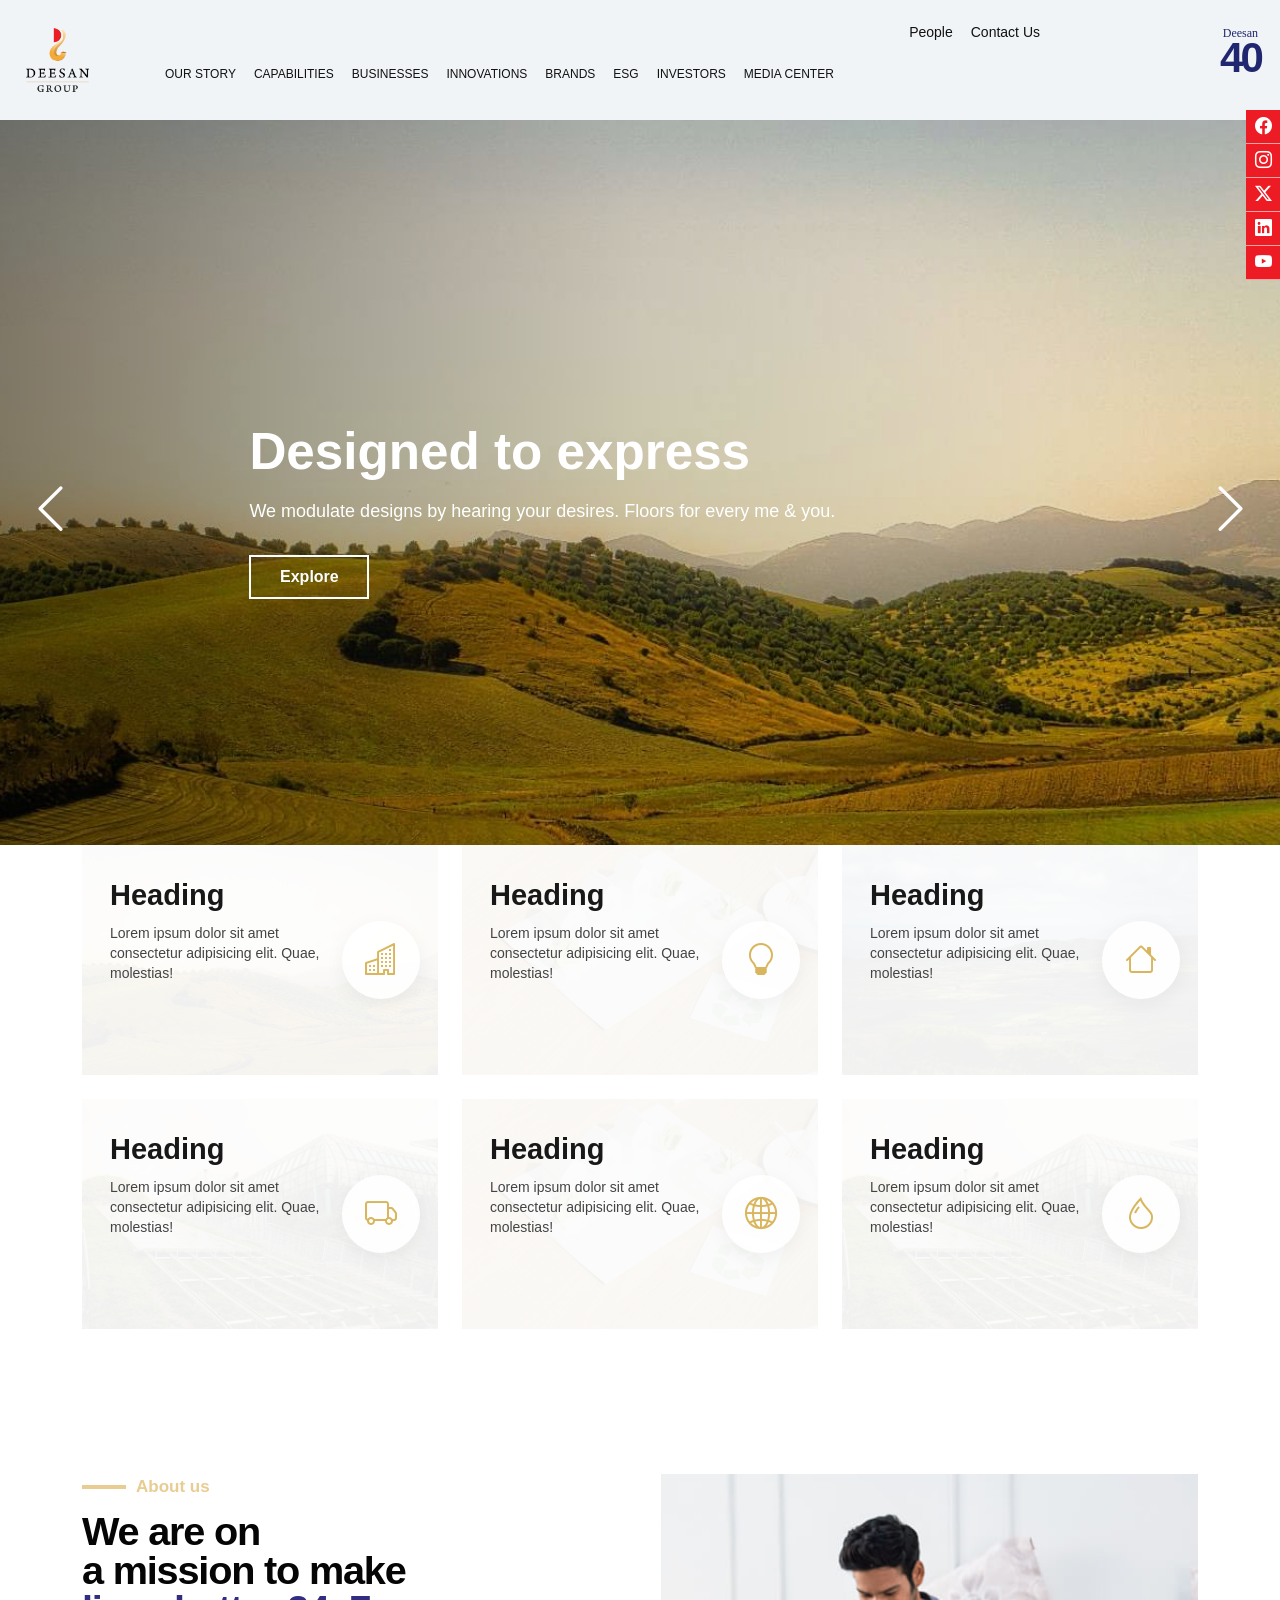
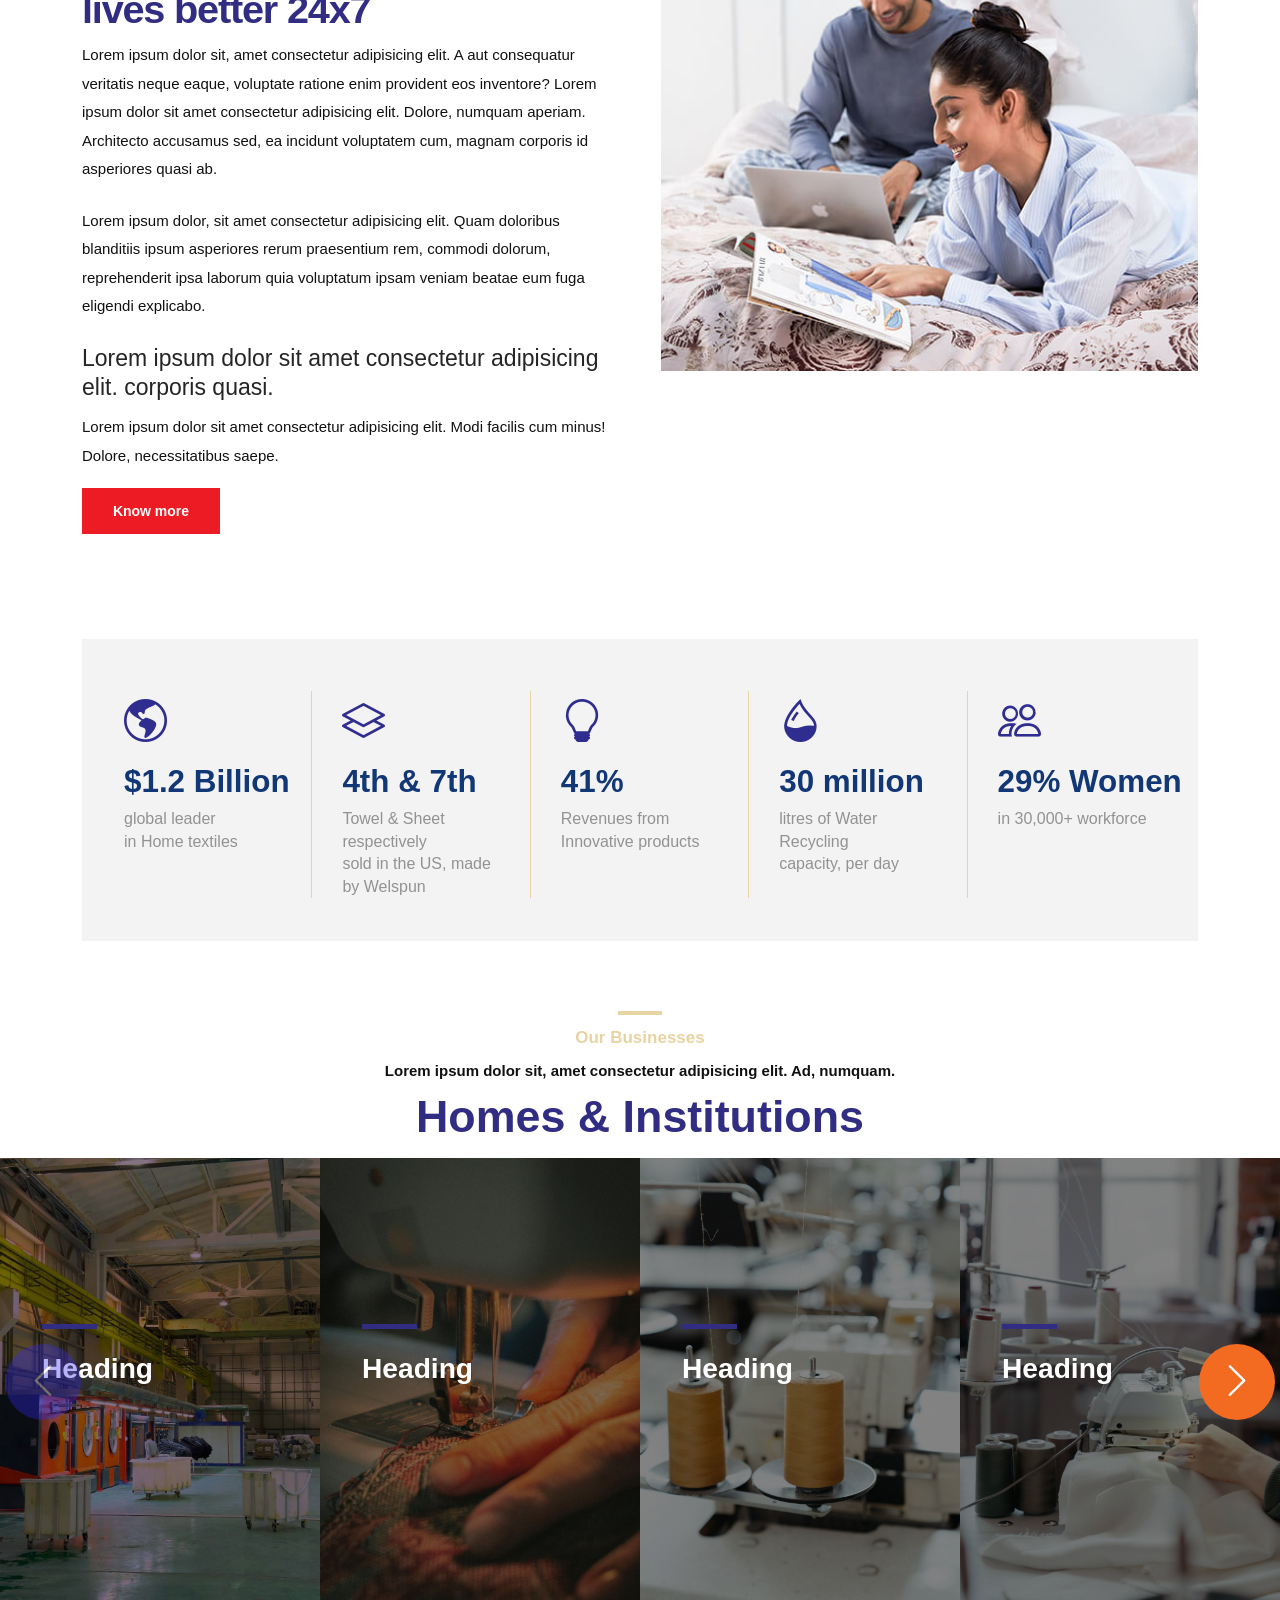
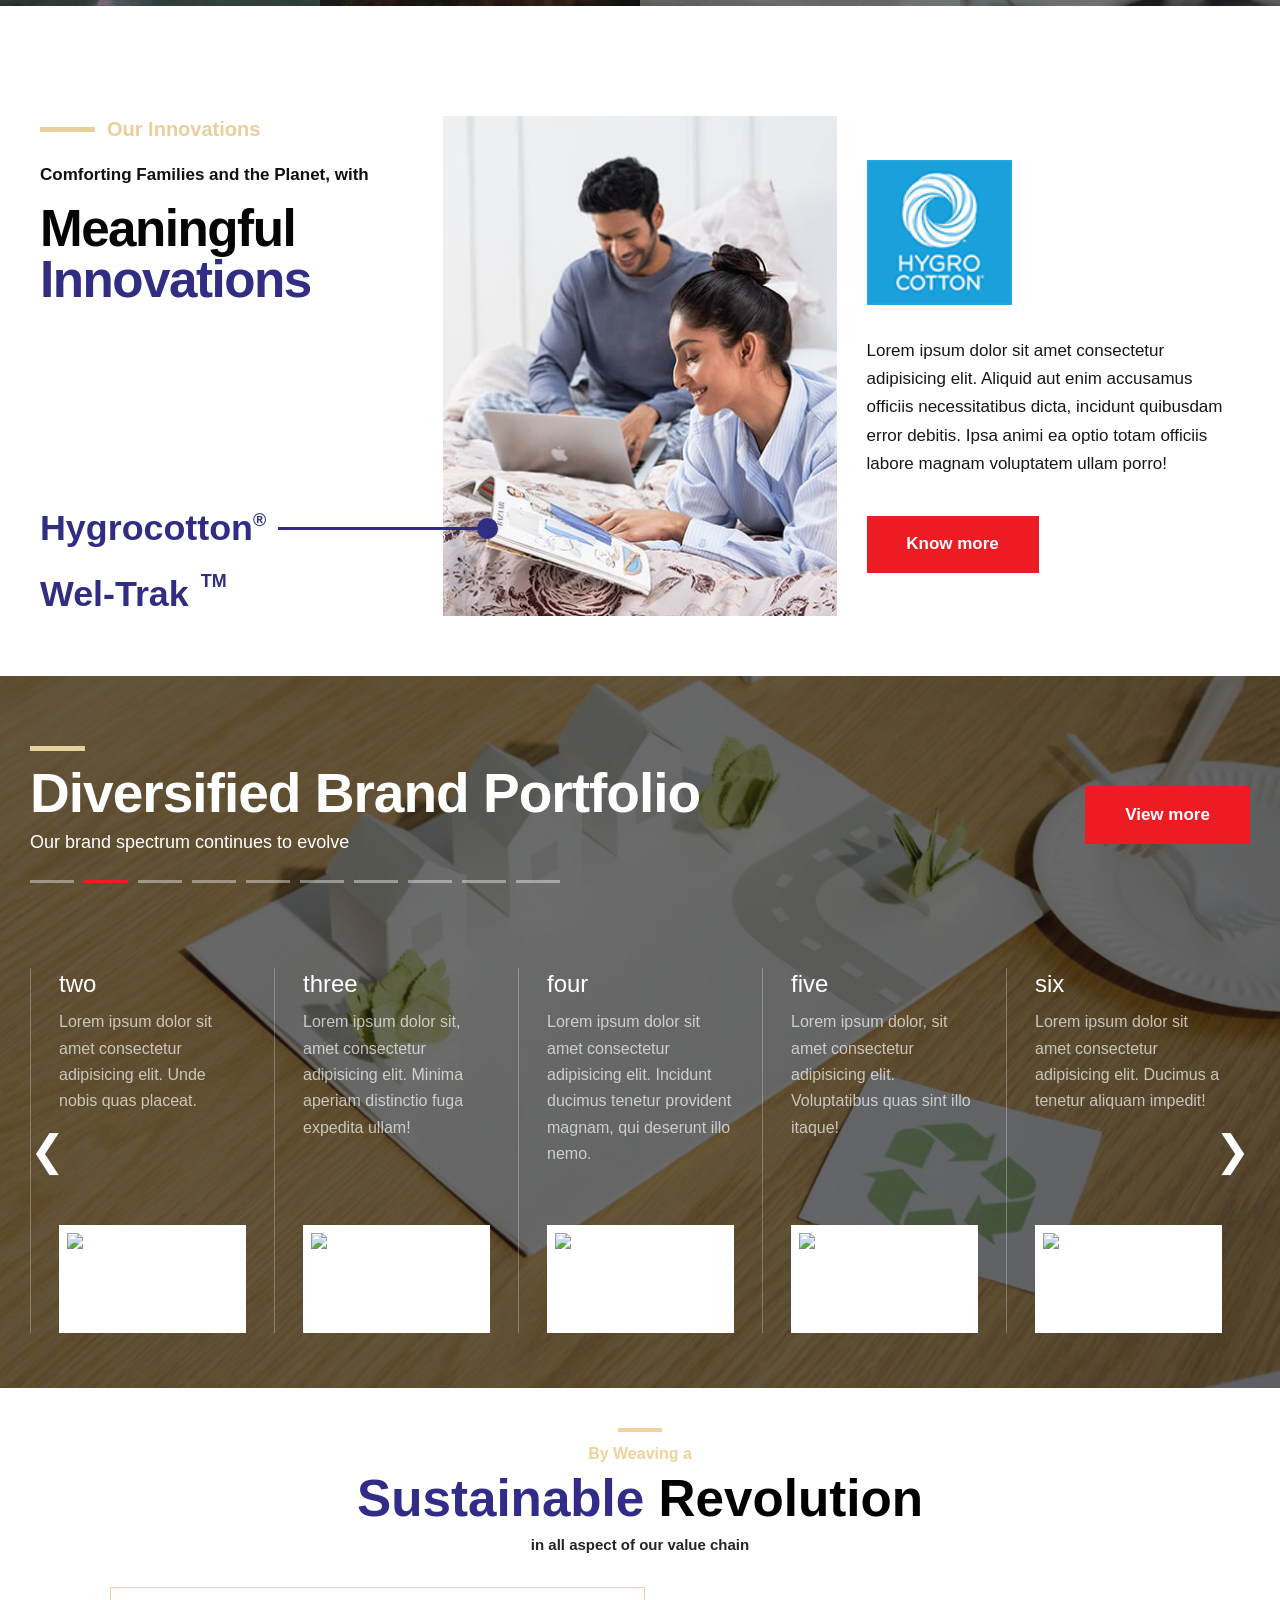
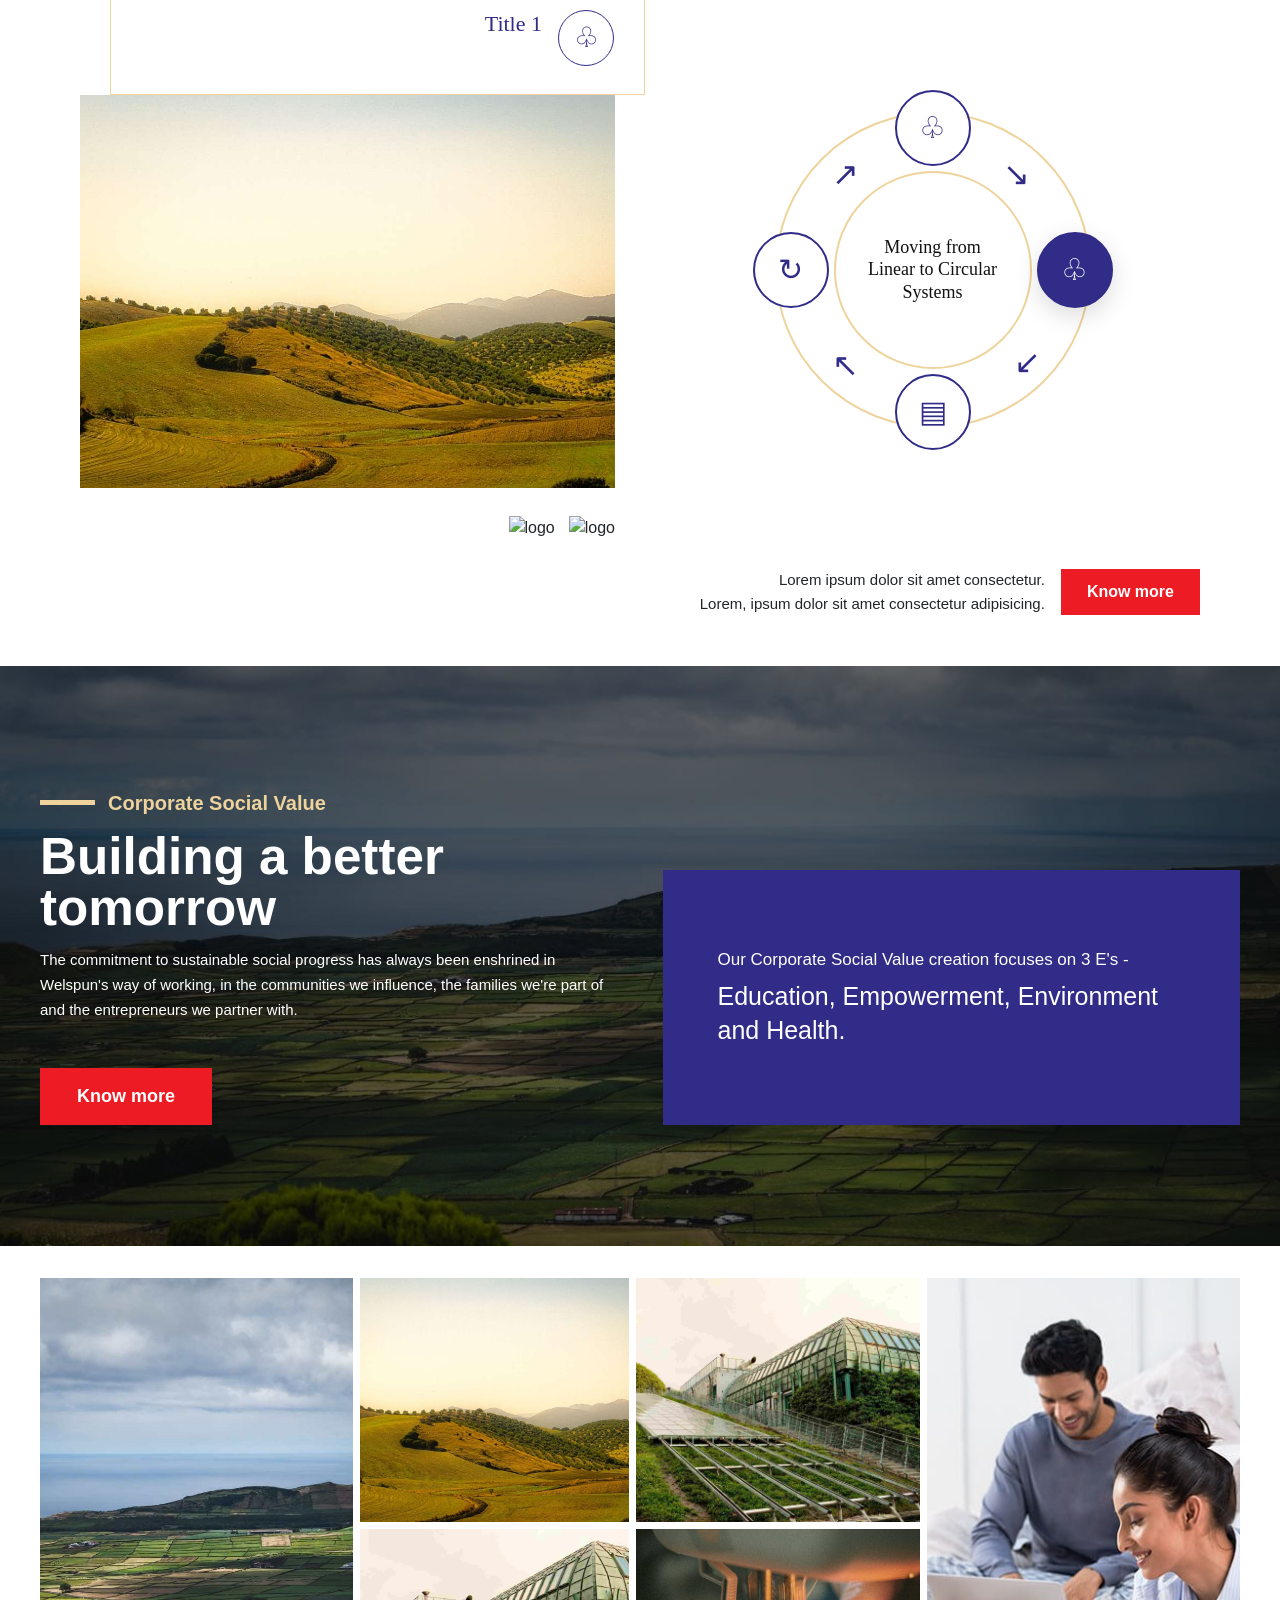
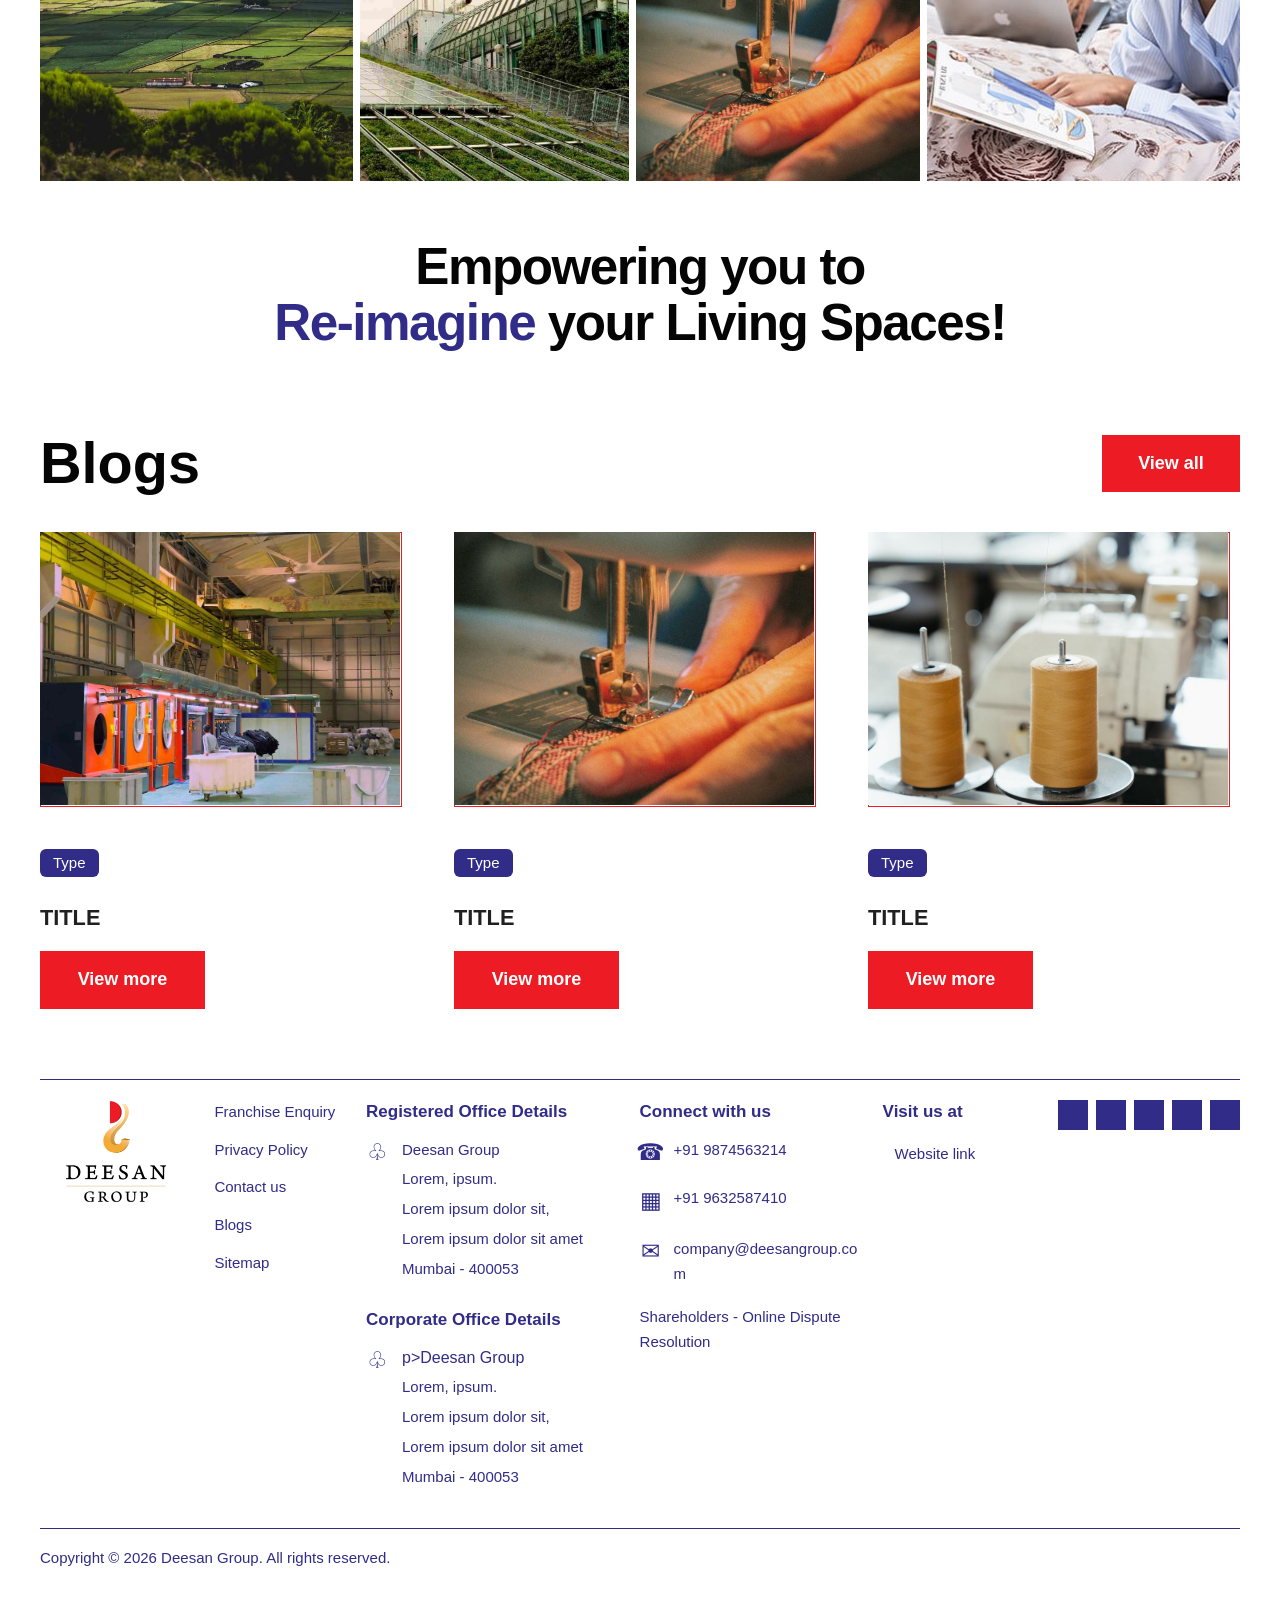
==== index.html @ fb074318 "Add files via upload" ====
<!DOCTYPE html>
<html lang="en">

<head>
    <meta charset="UTF-8">
    <meta name="viewport" content="width=device-width, initial-scale=1.0">

    <title>Deesan Group</title>

    <!-- Bootstrap CSS -->
    <link href="https://cdn.jsdelivr.net/npm/bootstrap@5.3.3/dist/css/bootstrap.min.css" rel="stylesheet">

    <!-- Bootstrap Icons -->
    <link rel="stylesheet" href="https://cdn.jsdelivr.net/npm/bootstrap-icons@1.11.3/font/bootstrap-icons.min.css">

    <!-- Font Awesome -->
    <link rel="stylesheet" href="https://cdnjs.cloudflare.com/ajax/libs/font-awesome/7.3.1/css/all.min.css" />

    <!-- Custom CSS -->
    <link rel="stylesheet" href="assets/css/style.css">


</head>

<body>

    <!-- ================= HEADER ================= -->
    <header class="main-header">

        <!-- Logo - OUTSIDE container -->
        <a href="#" class="logo">
            <img src="assets/images/logo/deesan-logo.png" alt="Deesan Group">
        </a>


        <!-- Navigation Container -->
        <div class="nav-container">

            <!-- Top Links -->
            <div class="top-links">
                <a href="#">People</a>
                <a href="#">Contact Us</a>
            </div>


            <!-- Main Navigation -->
            <nav class="desktop-nav">

                <a href="#">OUR STORY</a>
                <a href="#">CAPABILITIES</a>
                <a href="#">BUSINESSES</a>
                <a href="#">INNOVATIONS</a>
                <a href="#">BRANDS</a>
                <a href="#">ESG</a>
                <a href="#">INVESTORS</a>
                <a href="#">MEDIA CENTER</a>

            </nav>

        </div>


        <!-- 40 Years - OUTSIDE container -->
        <div class="group-number">

            <span>Deesan</span>
            <strong>40</strong>

        </div>


        <!-- Mobile Menu -->
        <button class="mobile-menu-btn" type="button" data-bs-toggle="offcanvas" data-bs-target="#mobileMenu">

            <i class="bi bi-list"></i>

        </button>

    </header>


    <!-- ================= MOBILE MENU ================= -->

    <div class="offcanvas offcanvas-end" tabindex="-1" id="mobileMenu">

        <div class="offcanvas-header">

            <h5 class="offcanvas-title">
                DEESAN GROUP
            </h5>

            <button type="button" class="btn-close" data-bs-dismiss="offcanvas">
            </button>

        </div>

        <div class="offcanvas-body">

            <nav class="mobile-nav">

                <a href="#">OUR STORY</a>
                <a href="#">CAPABILITIES</a>
                <a href="#">BUSINESSES</a>
                <a href="#">INNOVATIONS</a>
                <a href="#">BRANDS</a>
                <a href="#">ESG</a>
                <a href="#">INVESTORS</a>
                <a href="#">MEDIA CENTER</a>

                <hr>

                <a href="#">People</a>
                <a href="#">Contact Us</a>

            </nav>

        </div>

    </div>

    <!-- ================= SOCIAL MEDIA ================= -->

    <div class="social-bar">

        <a href="#" aria-label="Facebook">
            <i class="bi bi-facebook"></i>
        </a>

        <a href="#" aria-label="Instagram">
            <i class="bi bi-instagram"></i>
        </a>

        <a href="#" aria-label="X">
            <i class="bi bi-twitter-x"></i>
        </a>

        <a href="#" aria-label="LinkedIn">
            <i class="bi bi-linkedin"></i>
        </a>

        <a href="#" aria-label="YouTube">
            <i class="bi bi-youtube"></i>
        </a>

    </div>


    <!-- ================= HERO ================= -->

    <section class="hero-section">

        <!-- Hero Image -->
        <div class="hero-slide"></div>

        <!-- Dark Overlay -->
        <div class="hero-overlay"></div>


        <!-- Hero Content -->

        <div class="container hero-container">

            <div class="hero-content">

                <h1>
                    Designed to express
                </h1>

                <p>
                    We modulate designs by hearing your desires.
                    Floors for every me &amp; you.
                </p>

                <a href="#" class="explore-btn">
                    Explore
                </a>

            </div>

        </div>


        <!-- Previous Button -->

        <button class="slider-btn slider-prev" aria-label="Previous slide">

            <i class="bi bi-chevron-left"></i>

        </button>


        <!-- Next Button -->

        <button class="slider-btn slider-next" aria-label="Next slide">

            <i class="bi bi-chevron-right"></i>

        </button>


        <!-- Slider Dots -->

        <div class="slider-dots">

            <button class="active"></button>
            <button></button>
            <button></button>

        </div>

    </section>

    <!-- ================= STATS / HIGHLIGHTS ================= -->

    <section class="highlights-section">

        <div class="container">

            <div class="highlights-grid">

                <!-- Card 1 -->
                <div class="highlight-card">

                    <div class="card-bg card-bg-1"></div>

                    <div class="card-content">
                        <h3>
                            Heading
                        </h3>

                        <p>
                            Lorem ipsum dolor sit amet consectetur adipisicing elit. Quae, molestias!
                        </p>
                    </div>

                    <div class="card-icon">
                        <i class="bi bi-buildings"></i>
                    </div>

                </div>


                <!-- Card 2 -->
                <div class="highlight-card">

                    <div class="card-bg card-bg-2"></div>

                    <div class="card-content">

                        <!-- <span class="small-heading">
                            sub
                        </span> -->

                        <h3>
                            Heading
                        </h3>

                        <p>
                            Lorem ipsum dolor sit amet consectetur adipisicing elit. Quae, molestias!
                        </p>

                    </div>

                    <div class="card-icon">
                        <i class="bi bi-lightbulb"></i>
                    </div>

                </div>


                <!-- Card 3 -->
                <div class="highlight-card">

                    <div class="card-bg card-bg-3"></div>

                    <div class="card-content">

                        <h3>
                            Heading
                        </h3>

                        <p>
                            Lorem ipsum dolor sit amet consectetur adipisicing elit. Quae, molestias!
                        </p>

                    </div>

                    <div class="card-icon">
                        <i class="bi bi-house"></i>
                    </div>

                </div>


                <!-- Card 4 -->
                <div class="highlight-card">

                    <div class="card-bg card-bg-4"></div>

                    <div class="card-content">

                        <h3>
                            Heading
                        </h3>

                        <p>
                            Lorem ipsum dolor sit amet consectetur adipisicing elit. Quae, molestias!
                        </p>

                    </div>

                    <div class="card-icon">
                        <i class="bi bi-truck"></i>
                    </div>

                </div>


                <!-- Card 5 -->
                <div class="highlight-card">

                    <div class="card-bg card-bg-5"></div>

                    <div class="card-content">

                        <h3>
                            Heading
                        </h3>

                        <p>
                            Lorem ipsum dolor sit amet consectetur adipisicing elit. Quae, molestias!
                        </p>

                    </div>

                    <div class="card-icon">
                        <i class="bi bi-globe2"></i>
                    </div>

                </div>


                <!-- Card 6 -->
                <div class="highlight-card">

                    <div class="card-bg card-bg-6"></div>

                    <div class="card-content">

                        <!-- <span class="small-heading">
                            Embedding Circularity
                        </span> -->

                        <h3>
                            Heading
                        </h3>

                        <p>
                            Lorem ipsum dolor sit amet consectetur adipisicing elit. Quae, molestias!
                        </p>

                    </div>

                    <div class="card-icon">
                        <i class="bi bi-droplet"></i>
                    </div>

                </div>

            </div>

        </div>

    </section>


    <!-- ================= ABOUT US SECTION ================= -->

    <section class="about-section">
        <div class="container">
            <div class="row align-items-start about-row">

                <!-- Left: Content -->
                <div class="col-lg-6 about-content">

                    <div class="about-label">
                        <span></span>
                        About us
                    </div>

                    <h2 class="about-title">
                        We are on<br class="desktop-break">
                        a mission to make<br class="desktop-break">
                        <span>lives better 24x7</span>
                    </h2>

                    <p>
                        Lorem ipsum dolor sit, amet consectetur adipisicing elit. A aut consequatur veritatis neque
                        eaque, voluptate ratione enim provident eos inventore?
                        Lorem ipsum dolor sit amet consectetur adipisicing elit. Dolore, numquam aperiam. Architecto
                        accusamus sed, ea incidunt voluptatem cum, magnam corporis id asperiores quasi ab.
                    </p>

                    <p>
                        Lorem ipsum dolor, sit amet consectetur adipisicing elit. Quam doloribus blanditiis ipsum
                        asperiores rerum praesentium rem, commodi dolorum, reprehenderit ipsa laborum quia voluptatum
                        ipsam veniam beatae eum fuga eligendi explicabo.
                    </p>

                    <h3>
                        Lorem ipsum dolor sit amet consectetur adipisicing elit. corporis quasi.
                    </h3>

                    <p>
                        Lorem ipsum dolor sit amet consectetur adipisicing elit. Modi facilis cum minus! Dolore,
                        necessitatibus saepe.
                    </p>

                    <a href="#" class="about-btn">Know more</a>

                </div>

                <!-- Right: Image -->
                <div class="col-lg-6 about-image-column">
                    <div class="about-image">
                        <img src="assets/images/home-about-img.jpg" alt="People exploring home textile products"
                            loading="lazy">
                    </div>
                </div>

            </div>
        </div>
    </section>



    <!-- =============== COMPANY STATISTICS =============== -->

    <section class="company-stats-section">
        <div class="container">

            <div class="company-stats">

                <!-- Stat 1 -->
                <div class="stat-item">
                    <div class="stat-icon">
                        <i class="bi bi-globe-americas"></i>
                    </div>

                    <h3>$1.2 Billion</h3>

                    <p>
                        global leader<br>
                        in Home textiles
                    </p>
                </div>

                <!-- Stat 2 -->
                <div class="stat-item">
                    <div class="stat-icon">
                        <i class="bi bi-layers"></i>
                    </div>

                    <h3>4th &amp; 7th</h3>

                    <p>
                        Towel &amp; Sheet respectively<br class="desktop-only">
                        sold in the US, made by Welspun
                    </p>
                </div>

                <!-- Stat 3 -->
                <div class="stat-item">
                    <div class="stat-icon">
                        <i class="bi bi-lightbulb"></i>
                    </div>

                    <h3>41%</h3>

                    <p>
                        Revenues from<br>
                        Innovative products
                    </p>
                </div>

                <!-- Stat 4 -->
                <div class="stat-item">
                    <div class="stat-icon">
                        <i class="bi bi-droplet-half"></i>
                    </div>

                    <h3>30 million</h3>

                    <p>
                        litres of Water Recycling<br class="desktop-only">
                        capacity, per day
                    </p>
                </div>

                <!-- Stat 5 -->
                <div class="stat-item">
                    <div class="stat-icon">
                        <i class="bi bi-people"></i>
                    </div>

                    <h3>29% Women</h3>

                    <p>
                        in 30,000+ workforce
                    </p>
                </div>

            </div>
        </div>
    </section>


    <!-- =============== OUR BUSINESSES =============== -->

    <section class="businesses-section">

        <!-- Section Heading -->
        <div class="businesses-intro">
            <span class="businesses-line"></span>
            <p class="businesses-eyebrow">Our Businesses</p>

            <p class="businesses-subtitle">
                Lorem ipsum dolor sit, amet consectetur adipisicing elit. Ad, numquam.
            </p>

            <h2>Homes &amp; Institutions</h2>
        </div>

        <!-- Business Cards -->
        <div class="businesses-carousel">

            <div class="businesses-track" id="businessesTrack">

                <!-- Card 1 -->

                <a href="#" class="business-card">

                    <img src="assets/images/business-card (1).jpg" alt="Welspun Flooring">

                    <div class="business-card-overlay"></div>

                    <div class="business-card-content">

                        <span class="business-card-line"></span>

                        <h3>Heading</h3>

                        <div class="business-card-details">
                            <p>
                                Lorem, ipsum dolor sit amet consectetur adipisicing elit.
                                Ab minus cumque, quis explicabo voluptates rem velit
                                doloremque esse minima laudantium saepe fugit voluptatum
                                eaque fugiat aliquam qui odit vero alias?
                            </p>

                            <span class="business-card-link">Know more</span>
                        </div>

                    </div>

                </a>


                <!-- Card 2 -->
                <a href="#" class="business-card">

                    <img src="assets/images/business-card (2).jpg" alt="Welspun Flooring">

                    <div class="business-card-overlay"></div>

                    <div class="business-card-content">

                        <span class="business-card-line"></span>

                        <h3>Heading</h3>

                        <div class="business-card-details">
                            <p>
                                Lorem, ipsum dolor sit amet consectetur adipisicing elit.
                                Ab minus cumque, quis explicabo voluptates rem velit
                                doloremque esse minima laudantium saepe fugit voluptatum
                                eaque fugiat aliquam qui odit vero alias?
                            </p>

                            <span class="business-card-link">Know more</span>
                        </div>

                    </div>

                </a>

                <!-- Card 3 -->
                <a href="#" class="business-card">

                    <img src="assets/images/business-card (3).jpg" alt="Welspun Flooring">

                    <div class="business-card-overlay"></div>

                    <div class="business-card-content">

                        <span class="business-card-line"></span>

                        <h3>Heading</h3>

                        <div class="business-card-details">
                            <p>
                                Lorem, ipsum dolor sit amet consectetur adipisicing elit.
                                Ab minus cumque, quis explicabo voluptates rem velit
                                doloremque esse minima laudantium saepe fugit voluptatum
                                eaque fugiat aliquam qui odit vero alias?
                            </p>

                            <span class="business-card-link">Know more</span>
                        </div>

                    </div>

                </a>

                <!-- Card 4 -->
                <a href="#" class="business-card">

                    <img src="assets/images/business-card (4).jpg" alt="Welspun Flooring">

                    <div class="business-card-overlay"></div>

                    <div class="business-card-content">

                        <span class="business-card-line"></span>

                        <h3>Heading</h3>

                        <div class="business-card-details">
                            <p>
                                Lorem, ipsum dolor sit amet consectetur adipisicing elit.
                                Ab minus cumque, quis explicabo voluptates rem velit
                                doloremque esse minima laudantium saepe fugit voluptatum
                                eaque fugiat aliquam qui odit vero alias?
                            </p>

                            <span class="business-card-link">Know more</span>
                        </div>

                    </div>

                </a>

                <!-- Card 5 -->
                <a href="#" class="business-card">

                    <img src="assets/images/business-card (2).jpg" alt="Welspun Flooring">

                    <div class="business-card-overlay"></div>

                    <div class="business-card-content">

                        <span class="business-card-line"></span>

                        <h3>Heading</h3>

                        <div class="business-card-details">
                            <p>
                                Lorem, ipsum dolor sit amet consectetur adipisicing elit.
                                Ab minus cumque, quis explicabo voluptates rem velit
                                doloremque esse minima laudantium saepe fugit voluptatum
                                eaque fugiat aliquam qui odit vero alias?
                            </p>

                            <span class="business-card-link">Know more</span>
                        </div>

                    </div>

                </a>

                <!-- Card 6 -->
                <a href="#" class="business-card">

                    <img src="assets/images/business-card (1).jpg" alt="Welspun Flooring">

                    <div class="business-card-overlay"></div>

                    <div class="business-card-content">

                        <span class="business-card-line"></span>

                        <h3>Heading</h3>

                        <div class="business-card-details">
                            <p>
                                Lorem, ipsum dolor sit amet consectetur adipisicing elit.
                                Ab minus cumque, quis explicabo voluptates rem velit
                                doloremque esse minima laudantium saepe fugit voluptatum
                                eaque fugiat aliquam qui odit vero alias?
                            </p>

                            <span class="business-card-link">Know more</span>
                        </div>

                    </div>

                </a>

                <!-- Card 7 -->
                <a href="#" class="business-card">

                    <img src="assets/images/business-card (3).jpg" alt="Welspun Flooring">

                    <div class="business-card-overlay"></div>

                    <div class="business-card-content">

                        <span class="business-card-line"></span>

                        <h3>Heading</h3>

                        <div class="business-card-details">
                            <p>
                                Lorem, ipsum dolor sit amet consectetur adipisicing elit.
                                Ab minus cumque, quis explicabo voluptates rem velit
                                doloremque esse minima laudantium saepe fugit voluptatum
                                eaque fugiat aliquam qui odit vero alias?
                            </p>

                            <span class="business-card-link">Know more</span>
                        </div>

                    </div>

                </a>

            </div>

            <!-- Carousel Controls -->
            <button class="businesses-arrow businesses-prev" id="businessesPrev" type="button"
                aria-label="Previous businesses">
                <i class="bi bi-chevron-left"></i>
            </button>

            <button class="businesses-arrow businesses-next" id="businessesNext" type="button"
                aria-label="Next businesses">
                <i class="bi bi-chevron-right"></i>
            </button>

        </div>

    </section>



    <!-- ================= OUR INNOVATIONS ================= -->

    <section class="innovations-section">

        <div class="innovations-container">

            <!-- Left: Innovation Titles -->
            <div class="innovations-left">

                <div class="section-eyebrow">
                    <span></span>
                    Our Innovations
                </div>

                <p class="innovations-subtitle">
                    Comforting Families and the Planet, with
                </p>

                <h2 class="innovations-heading">
                    Meaningful
                    <span>Innovations</span>
                </h2>

                <div class="innovation-tabs">

                    <button class="innovation-tab active" data-innovation="0">
                        <span>Hygrocotton<sup>®</sup></span>

                        <span class="innovation-dot">
                            <span class="dot-line"></span>
                            <span class="dot-circle"></span>
                        </span>
                    </button>

                    <button class="innovation-tab" data-innovation="1">
                        Wel-Trak<sup>TM</sup>
                    </button>

                </div>

            </div>

            <!-- Center: Main Image -->
            <div class="innovations-image">
                <img id="innovationImage" src="assets/images/innovation.jpg" alt="Baby resting on soft cotton bedding">
            </div>

            <!-- Right: Details -->
            <div class="innovations-right">

                <img id="innovationLogo" class="innovation-logo" src="assets/images/home-innovation-logo-1.png"
                    alt="Hygrocotton">

                <p id="innovationDescription">
                    Lorem ipsum dolor sit amet consectetur adipisicing elit. Aliquid aut enim accusamus officiis
                    necessitatibus dicta, incidunt quibusdam error debitis. Ipsa animi ea optio totam officiis labore
                    magnam voluptatem ullam porro!
                </p>

                <a id="innovationLink" href="#" class="innovation-button">
                    Know more
                </a>

            </div>

        </div>

    </section>


    <!-- BRAND PORTFOLIO SECTION -->
    <section class="brand-portfolio">

        <div class="brand-portfolio-bg"></div>
        <div class="brand-portfolio-overlay"></div>

        <div class="brand-portfolio-container">

            <!-- Heading -->
            <div class="brand-portfolio-header">
                <div class="brand-portfolio-title">
                    <span class="brand-title-line"></span>
                    <h2>Diversified Brand Portfolio</h2>
                    <p>Our brand spectrum continues to evolve</p>

                    <!-- <div class="brand-progress">
                    <span></span>
                    <span class="active"></span>
                    <span></span>
                    <span></span>
                    <span></span>
                    <span></span>
                    <span></span>
                    <span></span>
                    <span></span>
                    <span></span>
                   
                    
                </div> -->
                    <div class="brand-progress"></div>
                </div>

                <a href="#" class="brand-view-btn">View more</a>
            </div>

            <!-- Brand Slider -->
            <div class="brand-slider">

                <button class="brand-arrow brand-prev" type="button" aria-label="Previous brands">
                    &#10094;
                </button>

                <div class="brand-track-wrapper">
                    <div class="brand-track">

                        <article class="brand-card">
                            <div class="brand-card-content">
                                <h3>one</h3>
                                <p>Lorem ipsum dolor sit amet consectetur adipisicing elit. Dolore officiis suscipit
                                    aperiam qui cum autem!</p>
                            </div>
                            <div class="brand-logo-box">
                                <img src="assets/images/spaces-logo.png" alt="Spaces">
                            </div>
                        </article>

                        <article class="brand-card">
                            <div class="brand-card-content">
                                <h3>two</h3>
                                <p>Lorem ipsum dolor sit amet consectetur adipisicing elit. Unde nobis quas placeat.</p>
                            </div>
                            <div class="brand-logo-box">
                                <img src="assets/images/welspun-logo.png" alt="Welspun">
                            </div>
                        </article>

                        <article class="brand-card">
                            <div class="brand-card-content">
                                <h3>three</h3>
                                <p>Lorem ipsum dolor sit, amet consectetur adipisicing elit. Minima aperiam distinctio
                                    fuga expedita ullam!</p>
                            </div>
                            <div class="brand-logo-box">
                                <img src="assets/images/welspun-logo.png" alt="Welspun">
                            </div>
                        </article>

                        <article class="brand-card">
                            <div class="brand-card-content">
                                <h3>four</h3>
                                <p>Lorem ipsum dolor sit amet consectetur adipisicing elit. Incidunt ducimus tenetur
                                    provident magnam, qui deserunt illo nemo.</p>
                            </div>
                            <div class="brand-logo-box">
                                <img src="assets/images/welspun-logo.png" alt="Welspun">
                            </div>
                        </article>

                        <article class="brand-card">
                            <div class="brand-card-content">
                                <h3>five</h3>
                                <p>Lorem ipsum dolor, sit amet consectetur adipisicing elit. Voluptatibus quas sint illo
                                    itaque!</p>
                            </div>
                            <div class="brand-logo-box">
                                <img src="assets/images/welspun-logo.png" alt="Welspun">
                            </div>
                        </article>

                        <article class="brand-card">
                            <div class="brand-card-content">
                                <h3>six</h3>
                                <p>Lorem ipsum dolor sit amet consectetur adipisicing elit. Ducimus a tenetur aliquam
                                    impedit!</p>
                            </div>
                            <div class="brand-logo-box">
                                <img src="assets/images/welspun-logo.png" alt="Welspun">
                            </div>
                        </article>

                        <article class="brand-card">
                            <div class="brand-card-content">
                                <h3>seven</h3>
                                <p>Lorem ipsum dolor sit amet consectetur adipisicing elit. Distinctio dignissimos aut
                                    atque?</p>
                            </div>
                            <div class="brand-logo-box">
                                <img src="assets/images/welspun-logo.png" alt="Welspun">
                            </div>
                        </article>

                        <article class="brand-card">
                            <div class="brand-card-content">
                                <h3>eight</h3>
                                <p>Lorem ipsum, dolor sit amet consectetur adipisicing elit. Eos ea fugiat veritatis!
                                    Delectus, ad?</p>
                            </div>
                            <div class="brand-logo-box">
                                <img src="assets/images/wellliving-logo.png" alt="WellLiving Home">
                            </div>
                        </article>

                        <article class="brand-card">
                            <div class="brand-card-content">
                                <h3>nine</h3>
                                <p>Lorem ipsum dolor sit amet consectetur adipisicing elit. Obcaecati atque
                                    exercitationem reprehenderit alias magnam.</p>
                            </div>
                            <div class="brand-logo-box">
                                <img src="assets/images/spun-logo.png" alt="Spun">
                            </div>
                        </article>

                        <article class="brand-card">
                            <div class="brand-card-content">
                                <h3>ten</h3>
                                <p>Lorem ipsum dolor sit amet consectetur adipisicing elit. Ducimus cupiditate animi
                                    esse?</p>
                            </div>
                            <div class="brand-logo-box">
                                <img src="assets/images/martha-stewart-logo.png" alt="Martha Stewart">
                            </div>
                        </article>

                        <!-- Add more brand-card elements here -->

                    </div>
                </div>

                <button class="brand-arrow brand-next" type="button" aria-label="Next brands">
                    &#10095;
                </button>

            </div>
        </div>
    </section>


    <section class="sustainable-section">
        <div class="sustainable-container">

            <!-- Heading -->
            <div class="sustainable-heading">
                <span class="sustainable-line"></span>
                <p>By Weaving a</p>
                <h2><span>Sustainable</span> Revolution</h2>
                <h5>in all aspect of our value chain</h5>
            </div>


            <div class="sustainable-content">

                <!-- Left: Dynamic project content -->
                <div class="sustainable-left">
                    <div class="sustainable-image-box">

                        <div class="sustainable-image-title">
                            <h3 id="sustainable-title">
                                Ensuring Sustainable Manufacturing Operations
                            </h3>
                            <span class="circular-icon" id="sustainable-title-icon">↻</span>
                        </div>

                        <img id="sustainable-image" src="assets/images/sustainable-manufacturing.jpg"
                            alt="Sustainable manufacturing" class="sustainable-image">

                    </div>

                    <div class="sustainable-logos" id="sustainable-logos">
                        <!-- Logos are inserted by JavaScript -->
                    </div>
                </div>

                <!-- Right: Fixed circular diagram -->
                <div class="sustainable-right">
                    <div class="circular-diagram">

                        <div class="circle-ring"></div>

                        <span class="circle-arrow arrow-one">↘</span>
                        <span class="circle-arrow arrow-two">↙</span>
                        <span class="circle-arrow arrow-three">↖</span>
                        <span class="circle-arrow arrow-four">↗</span>

                        <div class="circle-center">
                            Moving from<br>
                            Linear to Circular<br>
                            Systems
                        </div>

                        <button class="circle-node node-top" data-project="3" aria-label="Sustainable cotton farming">
                            <span>♧</span>
                        </button>

                        <button class="circle-node node-right" data-project="0" aria-label="Sustainable manufacturing">
                            <span>♧</span>
                        </button>

                        <button class="circle-node node-bottom" data-project="1" aria-label="Sustainable supply chain">
                            <span>▤</span>
                        </button>

                        <button class="circle-node node-left" data-project="2" aria-label="Circular ecosystem">
                            <span>↻</span>
                        </button>

                    </div>
                </div>

            </div>

            <div class="sustainable-footer">
                <p>
                    Lorem ipsum dolor sit amet consectetur.<br>
                    Lorem, ipsum dolor sit amet consectetur adipisicing.
                </p>

                <a href="#" class="sustainable-btn">Know more</a>
            </div>



    </section>

    <section class="social-value-section">

        <div class="social-value-overlay"></div>

        <div class="social-value-container">

            <div class="social-value-content">

                <!-- Left content -->
                <div class="social-value-left">

                    <div class="social-value-label">
                        <span></span>
                        <p>Corporate Social Value</p>
                    </div>

                    <h2>Building a better<br class="desktop-break"> tomorrow</h2>

                    <p class="social-value-description">
                        The commitment to sustainable social progress has always
                        been enshrined in Welspun's way of working, in the
                        communities we influence, the families we're part of
                        and the entrepreneurs we partner with.
                    </p>

                    <a href="#" class="social-value-btn">Know more</a>

                </div>

                <!-- Right information panel -->
                <div class="social-value-right">
                    <p>Our Corporate Social Value creation focuses on 3 E's -</p>

                    <h3>
                        Education, Empowerment, Environment and Health.
                    </h3>
                </div>

            </div>

        </div>

    </section>


    <section class="living-spaces-section">

        <div class="living-spaces-container">

            <!-- Image collage -->
            <div class="living-spaces-gallery">

                <div class="gallery-item gallery-item-1">
                    <img src="assets/images/banner-3.jpg" alt="Textile manufacturing team">
                </div>

                <div class="gallery-item gallery-item-2">
                    <img src="assets/images/banner-1.jpg" alt="Woman working in textile production">
                </div>

                <div class="gallery-item gallery-item-3">
                    <img src="assets/images/banner-4.jpg" alt="Team member at work">
                </div>

                <div class="gallery-item gallery-item-4">
                    <img src="assets/images/banner-mobile-4.jpg" alt="Textile machinery">
                </div>

                <div class="gallery-item gallery-item-5">
                    <img src="assets/images/business-card (2).jpg" alt="Team collaborating on designs">
                </div>

                <div class="gallery-item gallery-item-6">
                    <img src="assets/images/innovation.jpg" alt="Women working together">
                </div>

            </div>

            <!-- Heading -->
            <div class="living-spaces-heading">
                <h2>
                    Empowering you to<br class="desktop-break">
                    <span>Re-imagine</span> your Living Spaces!
                </h2>
            </div>

        </div>

    </section>


    <section class="blogs-section">
        <div class="blogs-container">

            <!-- Section heading -->
            <div class="blogs-header">
                <h2>Blogs</h2>
                <a href="#" class="blogs-view-all">View all</a>
            </div>

            <!-- Blog cards -->
            <div class="blogs-grid">

                <article class="blog-card">
                    <a href="#" class="blog-image">
                        <img src="assets/images/business-card (1).jpg" alt="White bed linen and folded towels">
                    </a>

                    <div class="blog-content">
                        <span class="blog-category">Type</span>

                        <h3>
                            TITLE
                        </h3>

                        <a href="#" class="blog-read-more">View more</a>
                    </div>
                </article>

                <article class="blog-card">
                    <a href="#" class="blog-image">
                        <img src="assets/images/business-card (2).jpg" alt="Soft white towels stacked on a bed">
                    </a>

                    <div class="blog-content">
                        <span class="blog-category">Type</span>

                        <h3>
                            TITLE
                        </h3>

                        <a href="#" class="blog-read-more">View more</a>
                    </div>
                </article>

                <article class="blog-card">
                    <a href="#" class="blog-image">
                        <img src="assets/images/business-card (3).jpg" alt="Modern living room with soft furnishings">
                    </a>

                    <div class="blog-content">
                        <span class="blog-category">Type</span>

                        <h3>
                            TITLE
                        </h3>

                        <a href="#" class="blog-read-more">View more</a>
                    </div>
                </article>

            </div>


            <div class="blogs-carousel-controls">
                <button class="blogs-carousel-btn blogs-prev" type="button" aria-label="Previous blogs">
                    &#8592;
                </button>

                <button class="blogs-carousel-btn blogs-next" type="button" aria-label="Next blogs">
                    &#8594;
                </button>
            </div>

        </div>
    </section>



    <footer class="site-footer">
        <div class="footer-container">

            <div class="footer-main">

                <!-- Logo -->
                <div class="footer-brand">
                    <a href="#" aria-label="Deesan Group">
                        <img src="assets/images/logo/deesan-logo.png" alt="Deesan Group">
                    </a>
                </div>

                <!-- Quick links -->
                <nav class="footer-links" aria-label="Footer navigation">
                    <a href="#">Franchise Enquiry</a>
                    <a href="#">Privacy Policy</a>
                    <a href="#">Contact us</a>
                    <a href="#">Blogs</a>
                    <a href="#">Sitemap</a>
                </nav>

                <!-- Office details -->
                <div class="footer-offices">

                    <div class="footer-office">
                        <h3>Registered Office Details</h3>

                        <div class="footer-address">
                            <span class="footer-icon" aria-hidden="true">♧</span>
                            <div>
                                <p>Deesan Group</p>
                                <p>Lorem, ipsum.</p>
                                <p>Lorem ipsum dolor sit,</p>
                                <p>Lorem ipsum dolor sit amet</p>
                                <p>Mumbai - 400053</p>
                            </div>
                        </div>
                    </div>

                    <div class="footer-office">
                        <h3>Corporate Office Details</h3>

                        <div class="footer-address">
                            <span class="footer-icon" aria-hidden="true">♧</span>
                            <div>
                                p>Deesan Group</p>
                                <p>Lorem, ipsum.</p>
                                <p>Lorem ipsum dolor sit,</p>
                                <p>Lorem ipsum dolor sit amet</p>
                                <p>Mumbai - 400053</p>
                            </div>
                        </div>
                    </div>

                </div>

                <!-- Contact details -->
                <div class="footer-contact">
                    <h3>Connect with us</h3>

                    <a href="tel:+912836661111" class="footer-contact-item">
                        <span class="footer-icon" aria-hidden="true">☎</span>
                        <span>+91 9874563214</span>
                    </a>

                    <a href="tel:+912836279010" class="footer-contact-item">
                        <span class="footer-icon" aria-hidden="true">▦</span>
                        <span>+91 9632587410</span>
                    </a>

                    <a href="mailto:" class="footer-contact-item footer-email">
                        <span class="footer-icon" aria-hidden="true">✉</span>
                        <span>company@deesangroup.com</span>
                    </a>

                    <p class="footer-shareholders">
                        Shareholders -
                        <a href="#">Online Dispute Resolution</a>
                    </p>
                </div>

                <!-- Website and social links -->

                <div class="footer-social">
                    <h3>Visit us at</h3>

                    <a href="#" class="footer-website" target="_blank" rel="noopener noreferrer">

                        <i class="fa-solid fa-globe" aria-hidden="true"></i>
                        <span>Website link</span>

                    </a>
                </div>



                <div class="sm-links">
                    <div class="footer-social-icons">
                        <a href="#" aria-label="Facebook" target="_blank" rel="noopener noreferrer">
                            <i class="fa-brands fa-facebook-f"></i>
                        </a>

                        <a href="#" aria-label="Instagram" target="_blank" rel="noopener noreferrer">
                            <i class="fa-brands fa-instagram"></i>
                        </a>

                        <a href="#" aria-label="X" target="_blank" rel="noopener noreferrer">
                            <i class="fa-brands fa-x-twitter"></i>
                        </a>

                        <a href="#" aria-label="LinkedIn" target="_blank" rel="noopener noreferrer">
                            <i class="fa-brands fa-linkedin-in"></i>
                        </a>

                        <a href="#" aria-label="YouTube" target="_blank" rel="noopener noreferrer">
                            <i class="fa-brands fa-youtube"></i>
                        </a>
                    </div>
                </div>


            </div>

            <!-- Copyright -->
            <div class="footer-bottom">
                <p>Copyright © 2026 Deesan Group. All rights reserved.</p>
            </div>

        </div>
    </footer>


    <!-- Bootstrap JS -->

    <script src="https://cdn.jsdelivr.net/npm/bootstrap@5.3.3/dist/js/bootstrap.bundle.min.js">
    </script>

    <!-- Custom JS -->

    <script src="/assets/js/script.js"></script>

</body>

</html>
---- assets/css/style.css ----
:root {
    --primary: #20266f;
    --red: #ED1C24;
    --hover-red: #c91218;
    --header-bg: #f1f4f7;
    --card-purple: #292477;
    --body-font: Arial, Helvetica, sans-serif;
}

* {
    margin: 0;
    padding: 0;
    box-sizing: border-box;
}

html {
    scroll-behavior: smooth;
}

body {
    font-family: var(--body-font);
    overflow-x: hidden;
}

img {
    max-width: 100%;
}

/* =========================================================
   HEADER
   Logo and anniversary mark remain outside nav container
========================================================= */

.main-header {
    position: relative;
    z-index: 1000;
    width: 100%;
    height: 120px;
    background: var(--header-bg);
}

.logo {
    position: absolute;
    top: 50%;
    left: 3.5%;
    z-index: 10;
    display: flex;
    align-items: center;
    text-decoration: none;
    transform: translateY(-50%);
}

.logo img {
    display: block;
    width: auto;
    height: 72px;
    max-width: 180px;
    object-fit: contain;
}

.nav-container {
    position: relative;
    width: calc(100% - 400px);
    max-width: 1000px;
    height: 100%;
    margin: 0 auto;
}

.top-links {
    position: absolute;
    top: 22px;
    right: 120px;
    display: flex;
    gap: 18px;
}

.top-links a {
    color: #111;
    font-size: 14px;
    text-decoration: none;
    white-space: nowrap;
    transition: color 0.2s ease;
}

.top-links a:hover,
.desktop-nav a:hover {
    color: var(--red);
}

.desktop-nav {
    position: absolute;
    top: 68px;
    left: 0;
    display: flex;
    flex-wrap: wrap;
    align-items: center;
    justify-content: flex-start;
    width: 100%;
    column-gap: 28px;
    row-gap: 20px;
}

.desktop-nav a {
    color: #111;
    font-size: 13px;
    font-weight: 400;
    line-height: 1;
    text-decoration: none;
    white-space: nowrap;
    transition: color 0.2s ease;
}

.group-number {
    position: absolute;
    top: 27px;
    right: 3%;
    color: var(--primary);
    text-align: center;
}

.group-number span {
    display: block;
    font-family: Georgia, serif;
    font-size: 12px;
    line-height: 1;
}

.group-number strong {
    display: block;
    font-size: 42px;
    font-weight: 800;
    line-height: 38px;
    letter-spacing: -3px;
}

.mobile-menu-btn {
    display: none;
    position: absolute;
    top: 50%;
    right: 22px;
    padding: 0;
    border: 0;
    background: transparent;
    color: var(--primary);
    font-size: 34px;
    line-height: 1;
    transform: translateY(-50%);
    cursor: pointer;
}

/* =========================================================
   MOBILE / TABLET OFFCANVAS MENU
========================================================= */

#mobileMenu {
    --bs-offcanvas-width: 360px;
    z-index: 1200;
    width: min(85vw, 360px);
    max-width: 100%;
    background: var(--header-bg);
    border-left: 1px solid #ddd;
}

#mobileMenu .offcanvas-header {
    display: flex;
    align-items: center;
    justify-content: space-between;
    padding: 22px 24px;
    border-bottom: 1px solid #d9dce2;
}

#mobileMenu .offcanvas-title {
    margin: 0;
    color: var(--primary);
    font-size: 19px;
    font-weight: 700;
}

#mobileMenu .offcanvas-body {
    padding: 12px 24px 24px;
    overflow-y: auto;
}

#mobileMenu .mobile-nav {
    display: flex;
    flex-direction: column;
    align-items: stretch;
    gap: 0;
}

#mobileMenu .mobile-nav a {
    display: block;
    width: 100%;
    padding: 14px 4px;
    border-bottom: 1px solid #dedfe5;
    color: #171717;
    font-size: 14px;
    line-height: 1.4;
    text-decoration: none;
    transition: color 0.2s ease, padding-left 0.2s ease;
}

#mobileMenu .mobile-nav a:hover {
    padding-left: 10px;
    color: var(--red);
}

#mobileMenu .mobile-nav hr {
    width: 100%;
    margin: 14px 0;
    border-color: #ccc;
}

/* Keep floating social links behind the open offcanvas */
.social-bar {
    z-index: 1050;
}

.offcanvas-backdrop {
    z-index: 1150;
}

/* =========================================================
   HERO / BANNER
========================================================= */

.hero-section {
    position: relative;
    height: calc(100vh - 120px);
    min-height: 600px;
    overflow: hidden;
}

.hero-slide {
    position: absolute;
    inset: 0;
    background-size: cover;
    background-position: center;
    background-repeat: no-repeat;
}

.hero-overlay {
    position: absolute;
    inset: 0;
    background: linear-gradient(90deg,
            rgba(0, 0, 0, 0.50),
            rgba(0, 0, 0, 0.20),
            rgba(0, 0, 0, 0.05));
    pointer-events: none;
}

.hero-container {
    position: relative;
    z-index: 5;
    display: flex;
    align-items: center;
    height: 100%;
}

.hero-content {
    max-width: 650px;
    margin-left: 15%;
    color: #fff;
}

.hero-content h1 {
    margin-bottom: 15px;
    font-size: clamp(42px, 4vw, 62px);
    font-weight: 700;
}

.hero-content p {
    margin-bottom: 30px;
    font-size: 18px;
    line-height: 1.5;
}

.explore-btn {
    display: flex;
    align-items: center;
    justify-content: center;
    width: 120px;
    height: 44px;
    border: 2px solid #fff;
    color: #fff;
    font-weight: 600;
    text-decoration: none;
    transition: background-color 0.3s ease, color 0.3s ease;
}

.explore-btn:hover {
    background: #fff;
    color: #222;
}

.slider-btn {
    position: absolute;
    top: 50%;
    z-index: 10;
    display: flex;
    align-items: center;
    justify-content: center;
    width: 70px;
    height: 90px;
    padding: 0;
    border: 0;
    background: transparent;
    color: #fff;
    font-size: 55px;
    transform: translateY(-50%);
    cursor: pointer;
}

.slider-prev {
    left: 15px;
}

.slider-next {
    right: 15px;
}

.slider-dots {
    position: absolute;
    bottom: 25px;
    left: 50%;
    z-index: 10;
    display: flex;
    gap: 8px;
    transform: translateX(-50%);
}

.slider-dots button {
    width: 9px;
    height: 9px;
    padding: 0;
    border: 0;
    border-radius: 50%;
    background: rgba(255, 255, 255, 0.5);
    cursor: pointer;
}

.slider-dots button.active {
    background: #fff;
}

/* =========================================================
   FLOATING SOCIAL BAR
========================================================= */

.social-bar {
    position: fixed;
    top: 110px;
    right: 0;
    z-index: 1050;
    display: flex;
    flex-direction: column;
}

.social-bar a {
    display: flex;
    align-items: center;
    justify-content: center;
    width: 34px;
    height: 34px;
    border-bottom: 1px solid rgba(255, 255, 255, 0.6);
    background: var(--red);
    color: #fff;
    font-size: 17px;
    text-decoration: none;
    transition: background-color 0.2s ease;
}

.social-bar a:hover {
    background: #c91218;
}

/* =========================================================
   HIGHLIGHTS / STAT CARDS
========================================================= */

.highlights-section {
    position: relative;
    z-index: 20;
    margin-top: -55px;
    padding-bottom: 70px;
    background: #fff;
}

.highlights-grid {
    display: grid;
    grid-template-columns: repeat(3, minmax(0, 1fr));
    gap: 32px 28px;
}

.highlight-card {
    position: relative;
    height: 245px;
    overflow: hidden;
    isolation: isolate;
    background: #f2f2f2;
    opacity: 0;
    transform: translateY(35px);
    transition:
        opacity 0.7s ease,
        transform 0.35s ease,
        box-shadow 0.35s ease,
        background-color 0.35s ease;
}

.highlight-card.visible {
    opacity: 1;
    transform: translateY(0);
}

/* Faded card background images */

.card-bg {
    position: absolute;
    inset: 0;
    z-index: -2;
    background-size: cover;
    background-position: center;
    opacity: 0.3;
    transition: transform 0.5s ease, opacity 0.35s ease;
}

.card-bg-1 {
    background-image: url("../images/banner-1.jpg");
}

.card-bg-2 {
    background-image: url("../images/banner-2.jpg");
}

.card-bg-3 {
    background-image: url("../images/banner-3.jpg");
}

.card-bg-4 {
    background-image: url("../images/banner-4.jpg");
}

.card-bg-5 {
    background-image: url("../images/banner-2.jpg");
}

.card-bg-6 {
    background-image: url("../images/banner-4.jpg");
}

.highlight-card::after {
    content: "";
    position: absolute;
    inset: 0;
    z-index: -1;
    background: rgba(255, 255, 255, 0.82);
    transition: background 0.35s ease;
}

/* Card text */

.card-content {
    position: relative;
    z-index: 2;
    width: 68%;
    height: 100%;
    padding: 34px 0 25px 40px;
}

.card-content h3 {
    margin: 0 0 12px;
    color: #181818;
    font-size: 34px;
    font-weight: 600;
    line-height: 1.15;
    transition: color 0.3s ease;
}

.card-content p {
    max-width: 300px;
    margin: 0;
    color: #444;
    font-size: 16px;
    line-height: 1.4;
    transition: color 0.3s ease;
}

.small-heading {
    display: block;
    margin-bottom: 8px;
    color: #496174;
    font-size: 15px;
    transition: color 0.3s ease;
}

/* Card icon */

.card-icon {
    position: absolute;
    top: 50%;
    right: 25px;
    z-index: 2;
    display: flex;
    align-items: center;
    justify-content: center;
    width: 95px;
    height: 95px;
    border-radius: 50%;
    background: rgba(255, 255, 255, 0.9);
    box-shadow: 0 5px 20px rgba(0, 0, 0, 0.05);
    transform: translateY(-50%);
    transition: background-color 0.35s ease;
}

.card-icon i {
    color: #d9b65d;
    font-size: 40px;
    transition: color 0.35s ease;
}

/* Card hover: darkened overlay and white text */

.highlight-card:hover {
    z-index: 3;
    background-color: var(--card-purple);
    box-shadow: 0 15px 35px rgba(41, 36, 119, 0.25);
    transform: translateY(-5px);
}

.highlight-card:hover::after {
    background: rgba(26, 25, 43, 0.82);
}

.highlight-card:hover .card-bg {
    opacity: 0.25;
    transform: scale(1.06);
}

.highlight-card:hover .card-content h3,
.highlight-card:hover .card-content p,
.highlight-card:hover .card-content .small-heading {
    color: #fff;
}

.highlight-card:hover .card-icon {
    background: #fff;
}

.highlight-card:hover .card-icon i {
    color: var(--card-purple);
}

/* =========================================================
   LARGE DESKTOP / LAPTOP
========================================================= */

@media (max-width: 1400px) and (min-width: 1101px) {
    .logo {
        left: 2%;
    }

    .logo img {
        height: 65px;
    }

    .nav-container {
        width: calc(100% - 330px);
    }

    .desktop-nav {
        column-gap: 18px;
        row-gap: 18px;
    }

    .desktop-nav a {
        font-size: 12px;
    }

    .top-links {
        right: 75px;
    }

    .group-number {
        right: 1.5%;
    }

    .highlights-grid {
        gap: 24px;
    }

    .highlight-card {
        height: 230px;
    }

    .card-content {
        padding-left: 28px;
    }

    .card-content h3 {
        font-size: 29px;
    }

    .card-content p {
        font-size: 14px;
    }

    .card-icon {
        right: 18px;
        width: 78px;
        height: 78px;
    }

    .card-icon i {
        font-size: 32px;
    }
}

/* =========================================================
   TABLET: hide desktop navigation and show hamburger
========================================================= */

@media (max-width: 1100px) {
    .main-header {
        height: 85px;
    }

    .nav-container,
    .group-number {
        display: none;
    }

    .logo {
        left: 24px;
    }

    .logo img {
        height: 62px;
        max-width: 150px;
    }

    .mobile-menu-btn {
        display: block;
    }

    .hero-section {
        height: calc(100vh - 85px);
        min-height: 520px;
    }

    .hero-content {
        margin-left: 8%;
    }

    .highlights-section {
        margin-top: -35px;
    }

    .highlights-grid {
        grid-template-columns: repeat(2, minmax(0, 1fr));
        gap: 22px;
    }

    .highlight-card {
        height: 220px;
    }

    .card-content {
        width: 68%;
        padding: 28px 0 22px 24px;
    }

    .card-content h3 {
        font-size: 27px;
    }

    .card-content p {
        font-size: 14px;
    }

    .card-icon {
        right: 14px;
        width: 68px;
        height: 68px;
    }

    .card-icon i {
        font-size: 29px;
    }

    #mobileMenu {
        --bs-offcanvas-width: 380px;
        width: min(85vw, 380px);
    }
}

/* =========================================================
   MOBILE
========================================================= */

@media (max-width: 767px) {
    .main-header {
        height: 75px;
    }

    .logo {
        left: 16px;
    }

    .logo img {
        height: 55px;
        max-width: 130px;
    }

    .mobile-menu-btn {
        right: 17px;
        font-size: 31px;
    }

    .hero-section {
        height: calc(100svh - 75px);
        min-height: 550px;
    }

    .hero-slide {
        background-position: 60% center;
    }

    .hero-content {
        margin: 0;
        padding: 0 28px 100px;
    }

    .hero-content h1 {
        font-size: 38px;
        line-height: 1.1;
    }

    .hero-content p {
        font-size: 14px;
        line-height: 1.5;
    }

    .slider-btn {
        width: 45px;
        height: 65px;
        font-size: 38px;
    }

    .slider-prev {
        left: 0;
    }

    .slider-next {
        right: 0;
    }

    .slider-dots {
        bottom: 58px;
    }

    /* Social bar becomes a bottom row */
    .social-bar {
        top: auto;
        right: 0;
        bottom: 0;
        left: 0;
        z-index: 1050;
        flex-direction: row;
    }

    .social-bar a {
        width: 20%;
        height: 42px;
    }

    .highlights-section {
        margin-top: 0;
        padding-top: 35px;
        padding-bottom: 45px;
    }

    .highlights-grid {
        grid-template-columns: 1fr;
        gap: 18px;
        padding: 0 15px;
    }

    .highlight-card {
        min-height: 200px;
        height: auto;
    }

    .card-content {
        width: 72%;
        min-height: 200px;
        padding: 28px 0 25px 22px;
    }

    .card-content h3 {
        font-size: 27px;
    }

    .card-content p {
        font-size: 14px;
    }

    .card-icon {
        right: 16px;
        width: 72px;
        height: 72px;
    }

    .card-icon i {
        font-size: 29px;
    }

    #mobileMenu {
        --bs-offcanvas-width: 320px;
        width: min(88vw, 320px);
    }
}

/* =========================================================
   SMALL MOBILE
========================================================= */

@media (max-width: 380px) {
    .main-header {
        height: 68px;
    }

    .logo {
        left: 14px;
    }

    .logo img {
        height: 48px;
        max-width: 115px;
    }

    .mobile-menu-btn {
        right: 14px;
        font-size: 29px;
    }

    .hero-section {
        height: calc(100svh - 68px);
        min-height: 520px;
    }

    .hero-content h1 {
        font-size: 33px;
    }

    .card-content {
        width: 74%;
        padding-left: 18px;
    }

    .card-content h3 {
        font-size: 24px;
    }

    .card-content p {
        font-size: 13px;
    }

    .card-icon {
        right: 12px;
        width: 60px;
        height: 60px;
    }

    .card-icon i {
        font-size: 25px;
    }
}

/* =========================================================
   REDUCED MOTION ACCESSIBILITY
========================================================= */

@media (prefers-reduced-motion: reduce) {
    html {
        scroll-behavior: auto;
    }

    *,
    *::before,
    *::after {
        transition-duration: 0.01ms !important;
        animation-duration: 0.01ms !important;
        animation-iteration-count: 1 !important;
    }

    .highlight-card {
        opacity: 1;
        transform: none;
    }
}


/* =========================================================
   ABOUT US SECTION
========================================================= */

.about-section {
    padding: 75px 0 85px;
    background: #fff;
    overflow: hidden;
}

.about-row {
    --bs-gutter-x: 42px;
    align-items: flex-start;
}

/* Left content */

.about-content {
    padding-top: 0;
}

.about-label {
    display: flex;
    align-items: center;
    gap: 10px;
    margin-bottom: 12px;
    color: #e9cc91;
    font-size: 17px;
    font-weight: 700;
}

.about-label span {
    display: inline-block;
    width: 44px;
    height: 4px;
    background: #e9cc91;
}

.about-title {
    margin: 0 0 12px;
    color: #050505;
    font-size: clamp(36px, 3.1vw, 54px);
    line-height: 0.99;
    font-weight: 750;
    letter-spacing: -1.2px;
}

.about-title span {
    color: #302d82;
}

.about-content p {
    margin: 0 0 23px;
    color: #111;
    font-size: 15px;
    line-height: 1.9;
}

.about-content p a {
    color: #302d82;
    text-decoration: none;
}

.about-content p a:hover {
    text-decoration: underline;
}

.about-content h3 {
    margin: 14px 0 12px;
    color: #252525;
    font-size: 23px;
    font-weight: 400;
    line-height: 1.25;
}

/* Know more button */

.about-btn {
    display: inline-flex;
    align-items: center;
    justify-content: center;
    min-width: 138px;
    min-height: 46px;
    margin-top: -5px;
    padding: 12px 25px;
    background: var(--red);
    color: #fff;
    font-size: 14px;
    font-weight: 700;
    text-decoration: none;
    transition: background 0.25s ease, transform 0.25s ease;
}

.about-btn:hover {
    background: #c91218;
    color: #fff;
    transform: translateY(-2px);
}

/* Right image */

.about-image-column {
    padding-top: 0;
}

.about-image {
    width: 100%;
    overflow: hidden;
}

.about-image img {
    display: block;
    width: 100%;
    height: auto;
    aspect-ratio: 1.08 / 1;
    object-fit: cover;
    object-position: center;
}

/* =========================================================
   TABLET
========================================================= */

@media (max-width: 991px) {
    .about-section {
        padding: 60px 0;
    }

    .about-row {
        --bs-gutter-x: 28px;
        row-gap: 35px;
    }

    .about-title {
        font-size: clamp(34px, 5vw, 46px);
    }

    .about-content p {
        font-size: 14px;
        line-height: 1.8;
    }

    .about-content h3 {
        font-size: 21px;
    }

    .about-image img {
        aspect-ratio: 1 / 1;
    }
}

/* =========================================================
   MOBILE
========================================================= */

@media (max-width: 767px) {
    .about-section {
        padding: 45px 0 55px;
    }

    .about-row {
        --bs-gutter-x: 0;
        row-gap: 30px;
    }

    .about-content {
        padding-right: 12px;
        padding-left: 12px;
    }

    .about-label {
        font-size: 15px;
        margin-bottom: 14px;
    }

    .about-label span {
        width: 35px;
        height: 3px;
    }

    .about-title {
        font-size: clamp(32px, 8vw, 43px);
        line-height: 1.05;
        letter-spacing: -0.8px;
    }

    .desktop-break {
        display: none;
    }

    .about-content p {
        margin-bottom: 18px;
        font-size: 14px;
        line-height: 1.8;
    }

    .about-content h3 {
        margin-top: 20px;
        font-size: 21px;
        line-height: 1.35;
    }

    .about-btn {
        min-height: 44px;
        margin-top: 0;
    }

    .about-image-column {
        padding-right: 12px;
        padding-left: 12px;
    }

    .about-image img {
        aspect-ratio: 4 / 3;
        object-position: center;
    }
}

/* =========================================================
   SMALL MOBILE
========================================================= */

@media (max-width: 380px) {
    .about-section {
        padding: 35px 0 45px;
    }

    .about-title {
        font-size: 31px;
    }

    .about-content p {
        font-size: 13px;
    }

    .about-content h3 {
        font-size: 19px;
    }
}



/* =========================================
   COMPANY STATISTICS
========================================= */

.company-stats-section {
    padding: 20px 0 35px;
    background: #fff;
}

.company-stats {
    display: grid;
    grid-template-columns: repeat(5, minmax(0, 1fr));
    background: #f3f3f3;
    padding: 52px 12px 43px;
}

.stat-item {
    min-width: 0;
    padding: 8px 30px 0;
    border-right: 1px solid #e8d3a2;
}

.stat-item:last-child {
    border-right: none;
}

.stat-icon {
    height: 65px;
    display: flex;
    align-items: flex-start;
    color: #302d91;
}

.stat-icon i {
    font-size: 43px;
    line-height: 1;
}

.stat-item h3 {
    margin: 0 0 8px;
    color: #123777;
    font-size: clamp(23px, 2.45vw, 43px);
    font-weight: 700;
    line-height: 1.15;
    white-space: nowrap;
}

.stat-item p {
    margin: 0;
    color: #929292;
    font-size: 16px;
    line-height: 1.4;
}



/* =========================================
   LAPTOP
========================================= */

@media (max-width: 1200px) {
    .company-stats {
        padding: 38px 8px;
    }

    .stat-item {
        padding: 8px 18px 0;
    }

    .stat-icon {
        height: 57px;
    }

    .stat-icon i {
        font-size: 37px;
    }

    .stat-item h3 {
        font-size: clamp(21px, 2.4vw, 30px);
        white-space: normal;
    }

    .stat-item p {
        font-size: 14px;
    }
}

/* =========================================
   TABLET
========================================= */

@media (max-width: 991px) {
    .company-stats {
        grid-template-columns: repeat(3, minmax(0, 1fr));
        padding: 30px 12px;
        row-gap: 28px;
    }

    .stat-item {
        padding: 8px 22px 8px;
    }

    .stat-item:nth-child(3) {
        border-right: none;
    }

    .stat-item:nth-child(4) {
        border-right: 1px solid #e8d3a2;
    }

    .stat-item h3 {
        font-size: clamp(23px, 3vw, 32px);
    }

    .stat-item p {
        font-size: 14px;
    }

    .desktop-only {
        display: none;
    }
}

/* =========================================
   MOBILE
========================================= */

@media (max-width: 575px) {
    .company-stats-section {
        padding: 15px 0 25px;
        text-align: center;

    }

    .company-stats {
        grid-template-columns: repeat(1, minmax(0, 1fr));
        padding: 25px 12px;
        row-gap: 22px;
    }

    .stat-item {
        padding: 8px 13px 15px;
    }

    .stat-item:nth-child(odd) {
        border-bottom: 1px solid #e8d3a2;
        border-right: none;
    }

    .stat-item:nth-child(even) {
        border-right: none;
        border-bottom: 1px solid #e8d3a2;
    }

    /* Last item centered across the row */
    .stat-item:last-child {
        grid-column: 1 / -1;
        border-right: none;
        /* border-top: 1px solid #e8d3a2; */
        padding-top: 22px;
        text-align: center;
    }

    .stat-item:last-child .stat-icon {
        justify-content: center;
    }

    .stat-icon {
        height: 48px;
        justify-content: center;
    }

    .stat-icon i {
        font-size: 32px;
    }

    .stat-item h3 {
        font-size: clamp(21px, 5.5vw, 28px);
        white-space: normal;
        overflow-wrap: anywhere;
    }

    .stat-item p {
        font-size: 13px;
        line-height: 1.5;
    }


}

/* Very small screens */

@media (max-width: 360px) {
    .stat-item {
        padding-right: 8px;
        padding-left: 8px;
    }

    .stat-item h3 {
        font-size: 20px;
    }

    .stat-item p {
        font-size: 12px;
    }
}


/* =========================================
   OUR BUSINESSES SECTION
========================================= */

.businesses-section {
    width: 100%;
    padding: 35px 0 55px;
    background: #fff;
    overflow: hidden;
}

/* Heading */

.businesses-intro {
    max-width: 900px;
    margin: 0 auto 16px;
    padding: 0 20px;
    text-align: center;
}

.businesses-line {
    display: block;
    width: 44px;
    height: 4px;
    margin: 0 auto 10px;
    background: #e8d3a2;
}

.businesses-eyebrow {
    margin: 0 0 10px;
    color: #e8d3a2;
    font-size: 17px;
    font-weight: 700;
}

.businesses-subtitle {
    margin: 0 0 8px;
    color: #111;
    font-size: 15px;
    font-weight: 600;
    line-height: 1.5;
}

.businesses-intro h2 {
    margin: 0;
    color: #302d82;
    font-size: clamp(34px, 3.5vw, 54px);
    font-weight: 750;
    line-height: 1.15;
}

/* Carousel */

.businesses-carousel {
    position: relative;
    width: 100%;
    overflow: hidden;
}

.businesses-track {
    display: grid;
    grid-auto-flow: column;
    grid-auto-columns: 25%;
    grid-template-rows: 1fr;
    width: 100%;
    overflow-x: auto;
    overflow-y: hidden;
    scroll-snap-type: x mandatory;
    scroll-behavior: smooth;
    scrollbar-width: none;
}

.businesses-track::-webkit-scrollbar {
    display: none;
}

/* Individual cards */

.business-card {
    position: relative;
    display: block;
    height: clamp(400px, 35vw, 550px);
    min-width: 0;
    overflow: hidden;
    color: #fff;
    text-decoration: none;
    scroll-snap-align: start;
    isolation: isolate;
}

.business-card img {
    position: absolute;
    inset: 0;
    width: 100%;
    height: 100%;
    object-fit: cover;
    object-position: center;
    z-index: -2;
    transition: transform 0.6s ease;
}

/* Default dark overlay */

.business-card-overlay {
    position: absolute;
    inset: 0;
    z-index: -1;
    background: rgba(0, 0, 0, 0.48);
    transition: background 0.4s ease;
}

/* Content */

.business-card-content {
    position: absolute;
    inset: 0;
    display: flex;
    flex-direction: column;
    align-items: flex-start;
    padding: 0 42px 35px;
    color: #fff;
}

/* Small line above the title */

.business-card-line {
    width: 55px;
    height: 5px;
    flex-shrink: 0;
    margin-top: 70%;
    margin-bottom: 22px;
    background: #302d82;
    transition: margin 0.45s ease, background 0.3s ease;
}

/* Title */

.business-card-content h3 {
    margin: 0;
    color: #fff;
    font-size: clamp(25px, 2.2vw, 36px);
    line-height: 1.3;
    font-weight: 700;
    transition: margin 0.45s ease;
}

/* Hidden details */

.business-card-details {
    width: 100%;
    margin-top: auto;
    opacity: 0;
    visibility: hidden;
    transform: translateY(20px);
    transition:
        opacity 0.35s ease,
        transform 0.4s ease,
        visibility 0.35s ease;
}

.business-card-details p {
    margin: 0 0 32px;
    color: #fff;
    font-size: 17px;
    line-height: 1.48;
}

.business-card-link {
    display: inline-block;
    color: #fff;
    font-size: 17px;
    font-weight: 400;
}

/* =========================================
   HOVERED CARD
========================================= */

.business-card:hover,
.business-card:focus-visible {
    z-index: 2;
    text-decoration: none;
    color: #fff;
}

.business-card:hover .business-card-overlay,
.business-card:focus-visible .business-card-overlay {
    background: rgba(48, 45, 130, 0.94);
}

.business-card:hover img,
.business-card:focus-visible img {
    transform: scale(1.04);
}

.business-card:hover .business-card-line,
.business-card:focus-visible .business-card-line {
    margin-top: 60px;
    margin-bottom: 22px;
    background: #fff;
}

.business-card:hover .business-card-details,
.business-card:focus-visible .business-card-details {
    opacity: 1;
    visibility: visible;
    transform: translateY(0);
}

/* Carousel arrows */

.businesses-arrow {
    position: absolute;
    top: 50%;
    z-index: 5;
    display: flex;
    align-items: center;
    justify-content: center;
    width: 76px;
    height: 76px;
    border: none;
    border-radius: 50%;
    color: #fff;
    font-size: 38px;
    cursor: pointer;
    transform: translateY(-50%);
    transition: opacity 0.25s ease, background 0.25s ease;
}

.businesses-prev {
    left: 5px;
    background: #3029ed;
}

.businesses-next {
    right: 5px;
    background: #f36b21;
}

.businesses-arrow:hover {
    opacity: 0.85;
}

.businesses-arrow:disabled {
    opacity: 0.35;
    cursor: default;
}

/* =========================================
   TABLET
========================================= */

@media (max-width: 991px) {

    .businesses-section {
        padding-top: 30px;
    }

    .businesses-intro {
        margin-bottom: 22px;
    }

    .businesses-track {
        grid-auto-columns: 50%;
    }

    .business-card {
        height: 430px;
    }

    .business-card-content {
        padding: 0 25px 30px;
    }

    .business-card-line {
        margin-top: 65%;
    }

    .business-card:hover .business-card-line,
    .business-card:focus-visible .business-card-line {
        margin-top: 35px;
    }

    .business-card-content h3 {
        font-size: 28px;
    }

    .business-card-details p {
        font-size: 14px;
        margin-bottom: 22px;
    }

    .business-card-link {
        font-size: 15px;
    }

    .businesses-arrow {
        width: 58px;
        height: 58px;
        font-size: 30px;
    }
}

/* =========================================
   MOBILE
========================================= */

@media (max-width: 575px) {

    .businesses-section {
        padding: 28px 0 40px;
    }

    .businesses-intro {
        padding: 0 22px;
        margin-bottom: 22px;
    }

    .businesses-eyebrow {
        font-size: 15px;
    }

    .businesses-subtitle {
        font-size: 13px;
    }

    .businesses-intro h2 {
        font-size: 32px;
    }

    .businesses-track {
        grid-auto-columns: 85%;
    }

    .business-card {
        height: 420px;
    }

    .business-card-content {
        padding: 0 24px 30px;
    }

    .business-card-line {
        margin-top: 65%;
    }

    .business-card-content h3 {
        font-size: 28px;
    }

    .business-card-details p {
        font-size: 14px;
        line-height: 1.5;
        margin-bottom: 20px;
    }

    .business-card:hover .business-card-line,
    .business-card:focus-visible .business-card-line {
        margin-top: 30px;
        margin-bottom: 15px;
    }

    .businesses-arrow {
        width: 46px;
        height: 46px;
        font-size: 25px;
    }

    .businesses-prev {
        left: 8px;
    }

    .businesses-next {
        right: 8px;
    }

    /* Keep details visible for touch devices */
    @media (hover: none) {
        .business-card .business-card-line {
            margin-top: 30px;
            margin-bottom: 15px;
            background: #fff;
        }

        .business-card .business-card-overlay {
            background: rgba(48, 45, 130, 0.78);
        }

        .business-card .business-card-details {
            opacity: 1;
            visibility: visible;
            transform: none;
        }
    }
}

@media (prefers-reduced-motion: reduce) {
    .businesses-track {
        scroll-behavior: auto;
    }

    .business-card,
    .business-card img,
    .business-card-overlay,
    .business-card-line,
    .business-card-details {
        transition: none;
    }
}


/* =========================================
   OUR INNOVATIONS
========================================= */


/* =========================================
   INNOVATIONS SECTION
========================================= */

.innovations-section {
    --innovation-blue: #302d82;
    --innovation-gold: #e9d09a;
    --innovation-red: #ED1C24;

    width: 100%;
    padding: 65px 24px 70px;
    background: #fff;
    overflow: hidden;
}

.innovations-section *,
.innovations-section *::before,
.innovations-section *::after {
    box-sizing: border-box;
}

.innovations-container {
    width: 100%;
    max-width: 1200px;
    margin: 0 auto;

    display: grid;
    grid-template-columns:
        minmax(0, 1fr)
        minmax(0, 1.08fr)
        minmax(0, 1fr);

    gap: 45px;
    align-items: center;
}

/* =========================================
   LEFT COLUMN
========================================= */

.innovations-left {
    min-width: 0;
    align-self: stretch;

    display: flex;
    flex-direction: column;
}

.section-eyebrow {
    display: flex;
    align-items: center;
    gap: 12px;

    margin-bottom: 20px;

    color: var(--innovation-gold);
    font-size: 20px;
    font-weight: 700;
    line-height: 1.3;
}

.section-eyebrow > span {
    display: block;
    flex: 0 0 55px;

    width: 55px;
    height: 5px;

    background: var(--innovation-gold);
}

.innovations-subtitle {
    margin: 0 0 16px;

    color: #111;
    font-size: 17px;
    font-weight: 600;
    line-height: 1.5;
}

.innovations-heading {
    margin: 0;

    color: #050505;
    font-size: clamp(40px, 4vw, 68px);
    font-weight: 750;
    line-height: 0.99;
    letter-spacing: -1.5px;
    overflow-wrap: break-word;
}

.innovations-heading span {
    display: block;
    color: var(--innovation-blue);
}

/* =========================================
   INNOVATION TABS
========================================= */

.innovation-tabs {
    display: flex;
    flex-direction: column;
    align-items: stretch;
    gap: 23px;
    width: 100%;
    margin-top: auto;
    padding-top: 35px;
}

.innovation-tab {
    position: relative;

    display: flex;
    align-items: center;
    justify-content: flex-start;
    gap: 20px;

    width: 100%;
    min-width: 0;
    padding: 0;

    border: 0;
    background: transparent;

    color: var(--innovation-blue);
    font-family: inherit;
    font-size: clamp(27px, 2.5vw, 42px);
    font-weight: 700;
    line-height: 1.2;
    text-align: left;
    white-space: normal;

    cursor: pointer;
}

.innovation-tab > span:first-child {
    flex: 0 0 auto;
}

.innovation-tab sup {
    position: relative;
    top: -0.8em;
    font-size: 50%;
    line-height: 0;
}

/* Dot and short connecting line */

.innovation-dot {
    display: none;
    align-items: center;

    flex: 1 1 auto;
    min-width: 220px;
    max-width: 120px;
}

.innovation-tab.active .innovation-dot {
    display: flex;
    z-index: 3;
}

.dot-line {
    flex: 1 1 auto;
    min-width: 10px;
    height: 3px;
    background: var(--innovation-blue);
}

.dot-circle {
    flex: 0 0 25px;

    width: 25px;
    height: 25px;
    border-radius: 50%;

    background: var(--innovation-blue);
}

/* Remove any previous pseudo-element line.
   The line is now controlled by .innovation-dot. */

.innovation-tab.active::after {
    content: none;
}

.innovation-tab:focus-visible {
    outline: 2px solid var(--innovation-blue);
    outline-offset: 5px;
}

/* =========================================
   CENTER IMAGE
========================================= */

.innovations-image {
    position: relative;

    width: 100%;
    height: clamp(420px, 35vw, 660px);
    min-width: 0;

    overflow: hidden;
    background: #f2f2f2;
}

.innovations-image img {
    display: block;

    width: 100%;
    height: 100%;

    object-fit: cover;
    object-position: center;

    transition: opacity 0.25s ease;
}

/* =========================================
   RIGHT COLUMN
========================================= */

.innovations-right {
    display: flex;
    flex-direction: column;
    align-items: flex-start;
    justify-content: center;

    width: 100%;
    min-width: 0;
}

.innovation-logo {
    display: block;

    width: 185px;
    max-width: 100%;
    max-height: 145px;
    height: auto;

    object-fit: contain;
    object-position: left center;

    margin: 0 0 32px;
}

.innovations-right p {
    margin: 0 0 38px;

    color: #171717;
    font-size: 16px;
    font-weight: 400;
    line-height: 1.65;

    overflow-wrap: break-word;
}

.innovation-button {
    display: inline-flex;
    align-items: center;
    justify-content: center;

    min-width: 172px;
    min-height: 57px;
    padding: 14px 25px;

    border: 0;
    background: var(--innovation-red);
    color: #fff;

    font-family: inherit;
    font-size: 17px;
    font-weight: 700;
    line-height: 1.3;
    text-align: center;
    text-decoration: none;

    transition:
        background-color 0.25s ease,
        transform 0.25s ease;
}

.innovation-button:hover {
    background: #c91218;
    color: #fff;
    transform: translateY(-2px);
}

.innovation-button:focus-visible {
    outline: 2px solid var(--innovation-blue);
    outline-offset: 4px;
}

/* =========================================
   SMALL DESKTOP / LAPTOP
========================================= */

@media (min-width: 1101px) and (max-width: 1350px) {
    .innovations-section {
        padding: 55px 30px 60px;
    }

    .innovations-container {
        gap: 30px;
        grid-template-columns:
            minmax(0, 0.95fr)
            minmax(0, 1fr)
            minmax(0, 0.95fr);
    }

    .innovations-heading {
        font-size: clamp(38px, 4vw, 56px);
    }

    .innovation-tab {
        font-size: clamp(26px, 2.8vw, 36px);
        gap: 12px;
    }

    .innovation-dot {
        max-width: 80px;
    }

    .dot-circle {
        flex-basis: 21px;
        width: 21px;
        height: 21px;
    }

    .innovations-image {
        height: 500px;
    }

    .innovations-right p {
        font-size: 17px;
    }
}

/* =========================================
   TABLET
   768px - 1100px
========================================= */

@media (min-width: 768px) and (max-width: 1100px) {
    .innovations-section {
        padding: 50px 30px 60px;
    }

    .innovations-container {
        grid-template-columns:
            minmax(0, 1fr)
            minmax(0, 1fr);

        gap: 35px 30px;
        align-items: start;
    }

    .innovations-left {
        grid-column: 1;
        grid-row: 1;
        min-height: 360px;
    }

    .innovations-heading {
        font-size: clamp(42px, 5.5vw, 60px);
        line-height: 1;
        letter-spacing: -1px;
    }

    .innovations-subtitle {
        font-size: 16px;
    }

    .innovation-tabs {
        gap: 24px;
        padding-top: 30px;
    }

    .innovation-tab {
        gap: 12px;
        font-size: clamp(25px, 3.3vw, 34px);
    }

    .innovation-dot {
        max-width: 65px;
        min-width: 25px;
    }

    .dot-circle {
        flex-basis: 19px;
        width: 19px;
        height: 19px;
    }

    .innovations-image {
        grid-column: 2;
        grid-row: 1;
        height: 440px;
        min-height: 0;
    }

    .innovations-right {
        grid-column: 1 / -1;
        grid-row: 2;

        display: grid;
        grid-template-columns: minmax(150px, 0.35fr) minmax(0, 1fr) auto;
        align-items: center;
        gap: 25px;

        padding-top: 10px;
    }

    .innovation-logo {
        width: 150px;
        max-height: 110px;
        margin: 0;
    }

    .innovations-right p {
        margin: 0;
        font-size: 16px;
        line-height: 1.6;
    }

    .innovation-button {
        min-width: 145px;
        min-height: 50px;
        padding: 12px 18px;
        font-size: 15px;
    }
}

/* =========================================
   MOBILE
   601px - 767px
========================================= */

@media (min-width: 601px) and (max-width: 767px) {
    .innovations-section {
        padding: 45px 25px 50px;
    }

    .innovations-container {
        grid-template-columns: minmax(0, 1fr);
        gap: 25px;
    }

    .innovations-left,
    .innovations-image,
    .innovations-right {
        grid-column: 1;
    }

    .innovations-heading {
        font-size: clamp(42px, 7vw, 56px);
    }

    .innovation-tabs {
        flex-direction: row;
        flex-wrap: wrap;
        gap: 18px 28px;
        margin-top: 0;
        padding-top: 25px;
    }

    .innovation-tab {
        width: auto;
        font-size: 26px;
    }

    .innovation-dot {
        display: none !important;
    }

    .innovations-image {
        height: auto;
        aspect-ratio: 4 / 3;
    }

    .innovations-right {
        padding-top: 0;
    }

    .innovation-logo {
        width: 145px;
        max-height: 100px;
        margin-bottom: 20px;
    }

    .innovations-right p {
        font-size: 16px;
        line-height: 1.65;
        margin-bottom: 25px;
    }
}

/* =========================================
   SMALL MOBILE
   600px and below
========================================= */

@media (max-width: 600px) {
    .innovations-section {
        padding: 38px 20px 45px;
    }

    .innovations-container {
        display: flex;
        flex-direction: column;
        align-items: stretch;
        gap: 24px;
    }

    .innovations-left,
    .innovations-right {
        width: 100%;
    }

    .section-eyebrow {
        gap: 9px;
        margin-bottom: 16px;
        font-size: 17px;
    }

    .section-eyebrow > span {
        flex-basis: 40px;
        width: 40px;
        height: 4px;
    }

    .innovations-subtitle {
        margin-bottom: 12px;
        font-size: 14px;
        line-height: 1.5;
    }

    .innovations-heading {
        font-size: clamp(37px, 9vw, 50px);
        line-height: 1.02;
        letter-spacing: -1px;
    }

    /* Tabs scroll horizontally if necessary */

    .innovation-tabs {
        display: flex;
        flex-direction: row;
        flex-wrap: nowrap;
        align-items: center;
        gap: 24px;

        width: 100%;
        margin-top: 0;
        padding: 22px 2px 8px;

        overflow-x: auto;
        overflow-y: hidden;
        -webkit-overflow-scrolling: touch;
        scrollbar-width: thin;
    }

    .innovation-tab {
        display: inline-flex;
        flex: 0 0 auto;
        width: auto;
        max-width: 100%;

        gap: 8px;
        font-size: clamp(21px, 5.5vw, 27px);
        line-height: 1.25;
        white-space: nowrap;
    }

    /* Hide the connecting dot on mobile to prevent overflow */

    .innovation-dot {
        display: none !important;
    }

    .innovation-tab.active {
        color: var(--innovation-blue);
    }

    .innovations-image {
        width: 100%;
        height: auto;
        min-height: 0;
        max-height: none;
        aspect-ratio: 4 / 5;
    }

    .innovations-image img {
        width: 100%;
        height: 100%;
        min-height: 0;
        object-fit: cover;
    }

    .innovations-right {
        align-items: flex-start;
        padding: 0;
    }

    .innovation-logo {
        width: 140px;
        max-height: 95px;
        margin-bottom: 18px;
    }

    .innovations-right p {
        margin-bottom: 24px;
        font-size: 16px;
        line-height: 1.65;
    }

    .innovation-button {
        min-width: 145px;
        min-height: 50px;
        padding: 12px 20px;
        font-size: 15px;
    }
}

/* =========================================
   EXTRA SMALL PHONES
========================================= */

@media (max-width: 380px) {
    .innovations-section {
        padding: 32px 16px 38px;
    }

    .innovations-container {
        gap: 20px;
    }

    .section-eyebrow {
        font-size: 16px;
    }

    .innovations-heading {
        font-size: 35px;
    }

    .innovation-tabs {
        gap: 18px;
        padding-top: 18px;
    }

    .innovation-tab {
        font-size: 20px;
    }

    .innovations-image {
        aspect-ratio: 3 / 4;
    }

    .innovations-right p {
        font-size: 15px;
    }
}

/* =========================================
   REDUCED MOTION
========================================= */

@media (prefers-reduced-motion: reduce) {
    .innovation-button,
    .innovations-image img {
        transition: none;
    }
}


/* =========================================
   BRAND PORTFOLIO
========================================= */

.brand-portfolio {
    --brand-orange: #f36b21;
    --brand-blue: #302d82;

    position: relative;
    isolation: isolate;
    width: 100%;
    min-height: 710px;
    padding: 70px 0 55px;
    overflow: hidden;
    color: #fff;
    background: #555;
}

.brand-portfolio *,
.brand-portfolio *::before,
.brand-portfolio *::after {
    box-sizing: border-box;
}

/* Background */

.brand-portfolio-bg {
    position: absolute;
    inset: 0;
    z-index: -2;

    background-image: url("../images/banner-2.jpg");
    background-position: center;
    background-size: cover;
    background-repeat: no-repeat;
    transform: scale(1.02);
}

.brand-portfolio-overlay {
    position: absolute;
    inset: 0;
    z-index: -1;
    background: rgba(20, 20, 20, 0.58);
}

/* Main container */

.brand-portfolio-container {
    width: 100%;
    max-width: 1400px;
    margin: 0 auto;
    padding: 0 30px;
}

/* =========================================
   HEADER
========================================= */

.brand-portfolio-header {
    display: flex;
    align-items: center;
    justify-content: space-between;
    gap: 30px;
    margin-bottom: 85px;
}

.brand-portfolio-title {
    min-width: 0;
}

.brand-title-line {
    display: block;
    width: 55px;
    height: 5px;
    margin-bottom: 12px;
    background: #e9d09a;
}

.brand-portfolio-title h2 {
    margin: 0 0 5px;
    color: #fff;
    font-size: clamp(36px, 4.3vw, 68px);
    font-weight: 750;
    line-height: 1.1;
    letter-spacing: -1px;
}

.brand-portfolio-title p {
    margin: 0;
    color: #fff;
    font-size: 18px;
    line-height: 1.5;
}

/* Progress lines */

.brand-progress {
    display: flex;
    align-items: center;
    gap: 10px;
    margin-top: 24px;
}

.brand-progress span {
    display: block;
    width: 35px;
    height: 3px;
    flex: 0 0 44px;
    background: rgba(255, 255, 255, 0.4);
    cursor: pointer;
    transition: background 0.3s ease, width 0.3s ease;
}

.brand-progress span.active {
    background: var(--red);
    width: 45px;
}
.brand-arrow:disabled {
    opacity: 0.35;
}
/* View more */

.brand-view-btn {
    display: inline-flex;
    align-items: center;
    justify-content: center;
    flex: 0 0 auto;

    min-width: 165px;
    min-height: 58px;
    padding: 15px 25px;

    background: var(--red);
    color: #fff;
    text-decoration: none;
    font-size: 17px;
    font-weight: 700;

    transition: background 0.25s ease;
}

.brand-view-btn:hover {
    background: #c91218;
    color: #fff;
}

/* =========================================
   BRAND SLIDER
========================================= */

.brand-slider {
    position: relative;
    display: flex;
    align-items: stretch;
    width: 100%;
}

.brand-track-wrapper {
    width: 100%;
    min-width: 0;
    overflow: hidden;
}

.brand-track {
    display: flex;
    align-items: stretch;
    width: 100%;

    transition: transform 0.10s ease;
    will-change: transform;
}

/* Each card */

.brand-card {
    display: flex;
    flex: 0 0 20%;
    flex-direction: column;
    justify-content: space-between;

    min-width: 0;
    min-height: 365px;
    padding: 0 28px;

    border-left: 1px solid rgba(255, 255, 255, 0.28);
}

.brand-card:first-child {
    border-left: none;
}

.brand-card-content {
    padding-top: 0;
}

.brand-card-content h3 {
    margin: 0 0 10px;
    color: #fff;
    font-size: 24px;
    font-weight: 500;
    line-height: 1.3;
    overflow-wrap: break-word;
}

.brand-card-content p {
    margin: 0;
    color: rgba(255, 255, 255, 0.68);
    font-size: 16px;
    line-height: 1.65;
}

/* Brand logo */

.brand-logo-box {
    display: flex;
    align-items: center;
    justify-content: center;

    width: 100%;
    height: 108px;
    margin-top: 30px;
    padding: 8px;

    background: #fff;
}

.brand-logo-box img {
    display: block;
    width: 100%;
    height: 100%;
    object-fit: contain;
}

/* Slider arrows */

.brand-arrow {
    position: absolute;
    top: 50%;
    z-index: 5;

    display: flex;
    align-items: center;
    justify-content: center;

    width: 45px;
    height: 70px;
    padding: 0;

    border: 0;
    background: transparent;
    color: #fff;

    font-family: Arial, sans-serif;
    font-size: 42px;
    font-weight: 300;
    line-height: 1;

    cursor: pointer;
    transform: translateY(-50%);
    transition: opacity 0.2s ease;
}

.brand-prev {
    left: -5px;
}

.brand-next {
    right: -5px;
}

.brand-arrow:hover {
    opacity: 0.7;
}

.brand-arrow:disabled {
    opacity: 0.3;
    cursor: default;
}

/* =========================================
   LAPTOP
========================================= */

@media (max-width: 1200px) {
    .brand-portfolio {
        min-height: 650px;
        padding: 55px 0 45px;
    }

    .brand-portfolio-container {
        padding: 0 45px;
    }

    .brand-portfolio-header {
        margin-bottom: 65px;
    }

    .brand-card {
        flex-basis: 25%;
        padding: 0 20px;
        min-height: 340px;
    }

    .brand-card-content h3 {
        font-size: 21px;
    }

    .brand-card-content p {
        font-size: 14px;
    }

    .brand-logo-box {
        height: 95px;
    }

    .brand-prev {
        left: -35px;
    }

    .brand-next {
        right: -35px;
    }
}

/* =========================================
   TABLET
========================================= */

@media (max-width: 900px) {
    .brand-portfolio {
        min-height: auto;
        padding: 50px 0 45px;
    }

    .brand-portfolio-container {
        padding: 0 40px;
    }

    .brand-portfolio-header {
        align-items: flex-start;
        margin-bottom: 45px;
    }

    .brand-portfolio-title h2 {
        font-size: clamp(34px, 5vw, 48px);
    }

    .brand-portfolio-title p {
        font-size: 16px;
    }

    .brand-view-btn {
        min-width: 135px;
        min-height: 50px;
        padding: 12px 18px;
        font-size: 15px;
    }

    .brand-progress {
        gap: 8px;
        margin-top: 20px;
    }

    .brand-progress span {
        width: 32px;
        flex-basis: 32px;
    }

    .brand-card {
        flex-basis: 33.3333%;
        min-height: 320px;
        padding: 0 18px;
    }

    .brand-card-content h3 {
        font-size: 20px;
    }

    .brand-card-content p {
        font-size: 14px;
        line-height: 1.55;
    }

    .brand-logo-box {
        height: 85px;
        margin-top: 24px;
    }

    .brand-arrow {
        width: 35px;
        font-size: 35px;
    }

    .brand-prev {
        left: -30px;
    }

    .brand-next {
        right: -30px;
    }
}

/* =========================================
   MOBILE
========================================= */

@media (max-width: 600px) {
    .brand-portfolio {
        padding: 38px 0 35px;
    }

    .brand-portfolio-container {
        padding: 0 22px;
    }

    .brand-portfolio-header {
        flex-direction: column;
        align-items: flex-start;
        gap: 22px;
        margin-bottom: 35px;
    }

    .brand-title-line {
        width: 42px;
        height: 4px;
        margin-bottom: 12px;
    }

    .brand-portfolio-title h2 {
        font-size: clamp(32px, 8vw, 43px);
        line-height: 1.1;
        letter-spacing: -0.5px;
    }

    .brand-portfolio-title p {
        font-size: 15px;
        line-height: 1.5;
    }

    .brand-progress {
        gap: 7px;
        margin-top: 18px;
    }

    .brand-progress span {
        width: 27px;
        height: 3px;
        flex-basis: 27px;
    }

    .brand-view-btn {
        min-width: 130px;
        min-height: 46px;
        padding: 11px 18px;
        font-size: 14px;
    }

    .brand-card {
        flex-basis: 100%;
        min-height: 300px;
        padding: 0 22px;
        border-left: 1px solid rgba(255, 255, 255, 0.3);
    }

    .brand-card:first-child {
        border-left: none;
    }

    .brand-card-content h3 {
        font-size: 23px;
    }

    .brand-card-content p {
        max-width: 300px;
        font-size: 15px;
        line-height: 1.6;
    }

    .brand-logo-box {
        width: 100%;
        max-width: 260px;
        height: 100px;
        margin-top: 25px;
    }

    .brand-arrow {
        width: 30px;
        height: 50px;
        font-size: 30px;
    }

    .brand-prev {
        left: -20px;
    }

    .brand-next {
        right: -20px;
    }
}

/* =========================================
   EXTRA SMALL MOBILE
========================================= */

@media (max-width: 380px) {
    .brand-portfolio-container {
        padding: 0 20px;
    }

    .brand-portfolio-title h2 {
        font-size: 31px;
    }

    .brand-card {
        min-height: 290px;
        padding: 0 16px;
    }

    .brand-card-content h3 {
        font-size: 21px;
    }

    .brand-logo-box {
        height: 85px;
    }
}

/* Reduced motion */

@media (prefers-reduced-motion: reduce) {
    .brand-track {
        transition: none;
    }
}


/* Sustainable Revolution */

/* =====================================
   SUSTAINABLE REVOLUTION SECTION
===================================== */

.sustainable-section {
    width: 100%;
    padding: 40px 20px 50px;
    background: #fff;
    overflow: hidden;
    box-sizing: border-box;
}

.sustainable-section *,
.sustainable-section *::before,
.sustainable-section *::after {
    box-sizing: border-box;
}

.sustainable-container {
    width: 100%;
    max-width: 1120px;
    margin: 0 auto;
}

/* Heading */
.sustainable-heading {
    text-align: center;
    margin-bottom: 32px;
}

.sustainable-line {
    display: block;
    width: 44px;
    height: 4px;
    background: #efd39c;
    margin: 0 auto 10px;
}

.sustainable-heading p {
    color: #efd39c;
    font-size: 16px;
    font-weight: 700;
    margin: 0 0 4px;
}

.sustainable-heading h2 {
    color: #000;
    font-size: clamp(30px, 4vw, 52px);
    font-weight: 700;
    line-height: 1.15;
    margin: 0;
}

.sustainable-heading h2 span {
    color: #302c87;
}

.sustainable-heading h5 {
    font-size: 15px;
    font-weight: 700;
    line-height: 1.4;
    margin: 5px 0 0;
}

/* Main layout */
.sustainable-content {
    display: grid;
    grid-template-columns: minmax(0, 1fr) minmax(0, 1fr);
    align-items: center;
    gap: clamp(30px, 4vw, 50px);
}

.sustainable-left,
.sustainable-right {
    min-width: 0;
}

/* Image and title */
.sustainable-image-box {
    position: relative;
    padding-top: 108px;
}

.sustainable-image-title {
    position: absolute;
    top: 0;
    left: 30px;
    right: -30px;
    min-height: 108px;
    border: 1px solid #efd39c;
    display: flex;
    align-items: flex-start;
    justify-content: flex-end;
    gap: 16px;
    padding: 22px 30px;
    background: #fff;
    z-index: 0;
}

.sustainable-image-title h3 {
    flex: 1;
    min-width: 0;
    color: #302c87;
    font-family: Georgia, serif;
    font-size: 22px;
    font-weight: 400;
    line-height: 1.25;
    text-align: right;
    margin: 0;
    overflow-wrap: break-word;
    transition: opacity 0.3s ease;
}

.circular-icon {
    width: 56px;
    height: 56px;
    flex: 0 0 56px;
    border: 1px solid #302c87;
    border-radius: 50%;
    color: #302c87;
    display: flex;
    align-items: center;
    justify-content: center;
    font-size: 28px;
}

.sustainable-image {
    display: block;
    position: relative;
    z-index: 1;
    width: 100%;
    aspect-ratio: 1.36 / 1;
    object-fit: cover;
    background: #f7f5ef;
    transition: opacity 0.35s ease;
}

.sustainable-image.is-changing,
.sustainable-image-title h3.is-changing {
    opacity: 0;
}

/* Project logos */
.sustainable-logos {
    min-height: 48px;
    display: flex;
    justify-content: flex-end;
    align-items: center;
    flex-wrap: wrap;
    gap: 14px;
    margin-top: 16px;
}

.sustainable-logos img {
    display: block;
    width: auto;
    max-width: 75px;
    max-height: 38px;
    object-fit: contain;
}

/* Circular diagram */
.sustainable-right {
    display: flex;
    justify-content: center;
    align-items: center;
}

.circular-diagram {
    --circle-size: 360px;

    position: relative;
    width: var(--circle-size);
    height: var(--circle-size);
    flex: 0 0 var(--circle-size);
}

.circle-ring {
    position: absolute;
    inset: 22px;
    border: 2px solid #efd39c;
    border-radius: 50%;
    pointer-events: none;
}

.circle-center {
    position: absolute;
    top: 50%;
    left: 50%;
    width: 55%;
    aspect-ratio: 1;
    transform: translate(-50%, -50%);
    border: 2px solid #efd39c;
    border-radius: 50%;
    display: flex;
    align-items: center;
    justify-content: center;
    text-align: center;
    color: #111;
    font-family: Georgia, serif;
    font-size: 18px;
    line-height: 1.25;
    padding: 12px;
    background: #fff;
    z-index: 1;
}

/* Circular nodes */
.circle-node {
    appearance: none;
    -webkit-appearance: none;
    position: absolute;
    width: 76px;
    height: 76px;
    padding: 0;
    background: #fff;
    border: 2px solid #302c87;
    border-radius: 50%;
    display: flex;
    justify-content: center;
    align-items: center;
    color: #302c87;
    cursor: pointer;
    z-index: 2;
    transition:
        background 0.3s ease,
        color 0.3s ease,
        box-shadow 0.3s ease,
        transform 0.3s ease;
}

.circle-node span {
    font-size: 30px;
    line-height: 1;
}

.circle-node:hover {
    box-shadow: 0 5px 18px rgba(48, 44, 135, 0.15);
}

.circle-node.active {
    background: #302c87;
    color: #fff;
    box-shadow: 0 8px 24px rgba(0, 0, 0, 0.14);
}

.circle-node:focus-visible {
    outline: 3px solid #f5681c;
    outline-offset: 4px;
}

.node-top {
    top: 0;
    left: 50%;
    transform: translateX(-50%);
}

.node-right {
    right: 0;
    top: 50%;
    transform: translateY(-50%);
}

.node-bottom {
    bottom: 0;
    left: 50%;
    transform: translateX(-50%);
}

.node-left {
    left: 0;
    top: 50%;
    transform: translateY(-50%);
}

/* Direction arrows */
.circle-arrow {
    position: absolute;
    color: #302c87;
    font-size: 32px;
    line-height: 1;
    z-index: 1;
    pointer-events: none;
}

.arrow-one {
    top: 19%;
    right: 23%;
}

.arrow-two {
    right: 20%;
    bottom: 20%;
}

.arrow-three {
    bottom: 19%;
    left: 22%;
}

.arrow-four {
    top: 19%;
    left: 22%;
}

/* Footer */
.sustainable-footer {
    display: flex;
    justify-content: flex-end;
    align-items: center;
    gap: 16px;
    margin-top: 16px;
}

.sustainable-footer p {
    font-size: 15px;
    line-height: 1.6;
    text-align: right;
    margin: 0;
}

.sustainable-btn {
    display: inline-flex;
    align-items: center;
    justify-content: center;
    flex: 0 0 auto;
    min-height: 46px;
    padding: 0 26px;
    background: var(--red);
    color: #fff;
    text-decoration: none;
    font-weight: 700;
    transition: background 0.3s ease;
}

.sustainable-btn:hover {
    background: var(--hover-red);
    color: #fff;
}

/* =====================================
   LAPTOP
===================================== */

@media (max-width: 1100px) {
    .sustainable-content {
        gap: 30px;
    }

    .circular-diagram {
        --circle-size: 320px;
    }

    .circle-node {
        width: 68px;
        height: 68px;
    }

    .sustainable-image-title {
        left: 15px;
        right: -15px;
        padding: 18px;
        gap: 12px;
    }

    .sustainable-image-title h3 {
        font-size: 19px;
    }

    .circular-icon {
        width: 48px;
        height: 48px;
        flex-basis: 48px;
    }

    .circle-center {
        font-size: 16px;
    }
}

/* =====================================
   TABLET
===================================== */

@media (max-width: 850px) {
    .sustainable-section {
        padding: 35px 24px 40px;
    }

    .sustainable-content {
        grid-template-columns: minmax(0, 1fr);
        gap: 42px;
    }

    .sustainable-left {
        width: 100%;
        max-width: 580px;
        margin: 0 auto;
    }

    .sustainable-right {
        width: 100%;
    }

    .circular-diagram {
        --circle-size: min(360px, 78vw);
    }

    .sustainable-image-title {
        left: 15px;
        right: -12px;
    }

    .sustainable-footer {
        justify-content: center;
        margin-top: 30px;
        flex-wrap: wrap;
    }

    .sustainable-footer p {
        text-align: center;
    }
}

/* =====================================
   MOBILE
===================================== */

@media (max-width: 480px) {
    .sustainable-section {
        padding: 30px 16px;
    }

    .sustainable-heading {
        margin-bottom: 26px;
    }

    .sustainable-heading h2 {
        font-size: clamp(27px, 8vw, 36px);
    }

    .sustainable-heading p {
        font-size: 14px;
    }

    .sustainable-heading h5 {
        font-size: 13px;
    }

    .sustainable-content {
        gap: 32px;
    }

    .sustainable-image-box {
        padding-top: 88px;
    }

    .sustainable-image-title {
        left: 10px;
        right: -5px;
        min-height: 88px;
        padding: 14px 12px;
        gap: 10px;
    }

    .sustainable-image-title h3 {
        font-size: clamp(14px, 4vw, 18px);
    }

    .circular-icon {
        width: 42px;
        height: 42px;
        flex-basis: 42px;
        font-size: 23px;
    }

    .sustainable-image {
        aspect-ratio: 1.2 / 1;
    }

    .sustainable-logos {
        justify-content: center;
        gap: 12px;
        margin-top: 14px;
        min-height: 38px;
    }

    .sustainable-logos img {
        max-width: 62px;
        max-height: 30px;
    }

    .circular-diagram {
        --circle-size: min(300px, 86vw);
    }

    .circle-ring {
        inset: 18px;
    }

    .circle-node {
        width: 58px;
        height: 58px;
    }

    .circle-node span {
        font-size: 24px;
    }

    .circle-center {
        width: 55%;
        font-size: clamp(12px, 3.6vw, 15px);
        padding: 8px;
    }

    .circle-arrow {
        font-size: 25px;
    }

    .sustainable-footer {
        flex-direction: column;
        gap: 16px;
        margin-top: 28px;
    }

    .sustainable-footer p {
        font-size: 14px;
        text-align: center;
    }

    .sustainable-footer p br {
        display: none;
    }

    .sustainable-btn {
        min-height: 44px;
    }
}

/* Respect reduced-motion preferences */
@media (prefers-reduced-motion: reduce) {
    .sustainable-image,
    .sustainable-image-title h3,
    .circle-node,
    .sustainable-btn {
        transition: none;
    }
}


/* =====================================
   CORPORATE SOCIAL VALUE
===================================== */

.social-value-section {
    position: relative;
    width: 100%;
    min-height: 580px;
    display: flex;
    align-items: center;
    background-image: url("../images/banner-3.jpg");
    background-size: cover;
    background-position: center;
    background-repeat: no-repeat;
    overflow: hidden;
    box-sizing: border-box;
    padding: 60px 20px;
}

.social-value-section *,
.social-value-section *::before,
.social-value-section *::after {
    box-sizing: border-box;
}

/* Dark overlay */
.social-value-overlay {
    position: absolute;
    inset: 0;
    background: rgba(0, 0, 0, 0.58);
    z-index: 0;
}

.social-value-container {
    position: relative;
    z-index: 1;
    width: 100%;
    max-width: 1200px;
    margin: 0 auto;
}

/* Two-column content */
.social-value-content {
    display: grid;
    grid-template-columns: minmax(0, 1fr) minmax(0, 1fr);
    align-items: center;
    gap: 45px;
}

/* Left text */
.social-value-left {
    color: #fff;
    min-width: 0;
    max-width: 700px;
}

.social-value-label {
    display: flex;
    align-items: center;
    gap: 13px;
    margin-bottom: 14px;
}

.social-value-label span {
    display: block;
    width: 55px;
    height: 5px;
    background: #efd39c;
    flex-shrink: 0;
}

.social-value-label p {
    color: #efd39c;
    font-size: 20px;
    font-weight: 700;
    margin: 0;
}

.social-value-left h2 {
    color: #fff;
    font-size: clamp(38px, 4vw, 66px);
    font-weight: 700;
    line-height: 0.99;
    margin: 0 0 15px;
}

.social-value-description {
    max-width: 690px;
    color: #fff;
    font-size: 15px;
    line-height: 1.65;
    margin: 0 0 45px;
}

.social-value-btn {
    display: inline-flex;
    justify-content: center;
    align-items: center;
    min-width: 172px;
    min-height: 57px;
    padding: 12px 28px;
    background: var(--red);
    color: #fff;
    text-decoration: none;
    font-size: 18px;
    font-weight: 700;
    transition: background 0.3s ease;
}

.social-value-btn:hover {
    background: var(--hover-red);
    color: #fff;
}

/* Right purple panel */
.social-value-right {
    align-self: end;
    min-width: 0;
    background: #302c87;
    color: #fff;
    padding: 65px 55px;
    min-height: 255px;
    display: flex;
    flex-direction: column;
    justify-content: center;
}

.social-value-right p {
    font-size: 17px;
    line-height: 1.5;
    color: #fff;
    margin: 0 0 8px;
}

.social-value-right h3 {
    font-size: clamp(23px, 2vw, 25px);
    font-weight: 400;
    line-height: 1.35;
    color: #fff;
    margin: 0;
}



/* =====================================
   LAPTOP
===================================== */

@media (max-width: 1200px) {
    .social-value-section {
        min-height: 540px;
    }

    .social-value-content {
        gap: 30px;
    }

    .social-value-right {
        padding: 45px 35px;
        min-height: 230px;
    }

    .social-value-description {
        font-size: 16px;
        margin-bottom: 32px;
    }

    .social-value-label p {
        font-size: 18px;
    }
}

/* =====================================
   TABLET
===================================== */

@media (max-width: 850px) {
    .social-value-section {
        min-height: auto;
        padding: 70px 28px 45px;
        background-position: center;
    }

    .social-value-content {
        grid-template-columns: 1fr;
        gap: 35px;
    }

    .social-value-left {
        max-width: 650px;
    }

    .social-value-left h2 {
        font-size: clamp(42px, 7vw, 58px);
        line-height: 1.05;
    }

    .social-value-description {
        max-width: 650px;
        margin-bottom: 25px;
    }

    .social-value-right {
        width: 100%;
        max-width: 650px;
        min-height: auto;
        padding: 35px;
    }

    .social-value-right h3 {
        font-size: 28px;
    }

  
}

/* =====================================
   MOBILE
===================================== */

@media (max-width: 480px) {
    .social-value-section {
        padding: 65px 18px 30px;
        background-position: 43% center;
    }

    .social-value-overlay {
        background: rgba(0, 0, 0, 0.64);
    }

    .social-value-content {
        gap: 28px;
    }

    .social-value-label {
        gap: 10px;
        margin-bottom: 14px;
    }

    .social-value-label span {
        width: 35px;
        height: 4px;
    }

    .social-value-label p {
        font-size: 15px;
    }

    .social-value-left h2 {
        font-size: clamp(36px, 10vw, 46px);
        line-height: 1.05;
        margin-bottom: 15px;
    }

    .desktop-break {
        display: none;
    }

    .social-value-description {
        font-size: 15px;
        line-height: 1.65;
        margin-bottom: 22px;
    }

    .social-value-btn {
        min-width: 140px;
        min-height: 46px;
        padding: 10px 22px;
        font-size: 15px;
    }

    .social-value-right {
        padding: 26px 22px;
    }

    .social-value-right p {
        font-size: 15px;
        margin-bottom: 8px;
    }

    .social-value-right h3 {
        font-size: 22px;
        line-height: 1.4;
    }

   
}

/* Small mobile */
@media (max-width: 360px) {
    .social-value-section {
        padding-left: 14px;
        padding-right: 14px;
    }

    .social-value-left h2 {
        font-size: 33px;
    }

    .social-value-right {
        padding: 22px 18px;
    }

    .social-value-right h3 {
        font-size: 20px;
    }
}



/* =====================================
   EMPOWERING LIVING SPACES
===================================== */

.living-spaces-section {
    width: 100%;
    padding: 32px 20px 35px;
    background: #fff;
    overflow: hidden;
    box-sizing: border-box;
}

.living-spaces-section *,
.living-spaces-section *::before,
.living-spaces-section *::after {
    box-sizing: border-box;
}

.living-spaces-container {
    width: 100%;
    max-width: 1200px;
    margin: 0 auto;
}

/* Image collage */
.living-spaces-gallery {
    display: grid;
    grid-template-columns: 1.05fr 0.9fr 0.95fr 1.05fr;
    grid-template-rows: 244px 252px;
    gap: 7px;
    width: 100%;
    overflow: hidden;
}

.gallery-item {
    min-width: 0;
    min-height: 0;
    overflow: hidden;
    background: #f3f3f3;
}

.gallery-item img {
    display: block;
    width: 100%;
    height: 100%;
    object-fit: cover;
    transition: transform 0.4s ease;
}

/* Image positions */
.gallery-item-1 {
    grid-column: 1;
    grid-row: 1 / 3;
}

.gallery-item-2 {
    grid-column: 2;
    grid-row: 1;
}

.gallery-item-3 {
    grid-column: 3;
    grid-row: 1;
}

.gallery-item-4 {
    grid-column: 2;
    grid-row: 2;
}

.gallery-item-5 {
    grid-column: 3;
    grid-row: 2;
}

.gallery-item-6 {
    grid-column: 4;
    grid-row: 1 / 3;
}

/* Heading */
.living-spaces-heading {
    max-width: 1100px;
    margin: 58px auto 0;
    text-align: center;
}

.living-spaces-heading h2 {
    color: #050505;
    font-size: clamp(36px, 4vw, 55px);
    font-weight: 750;
    line-height: 1.08;
    letter-spacing: -1.5px;
    margin: 0;
}

.living-spaces-heading h2 span {
    color: #302c87;
}

/* =====================================
   LAPTOP
===================================== */

@media (max-width: 1100px) {
    .living-spaces-gallery {
        grid-template-rows: 200px 210px;
        gap: 6px;
    }

    .living-spaces-heading {
        margin-top: 45px;
    }

    .living-spaces-heading h2 {
        font-size: clamp(38px, 5vw, 56px);
    }
}

/* =====================================
   TABLET
===================================== */

@media (max-width: 768px) {
    .living-spaces-section {
        padding: 24px 18px 30px;
    }

    .living-spaces-gallery {
        grid-template-columns: 1fr 1fr 1fr;
        grid-template-rows: 180px 155px 155px;
        gap: 6px;
    }

    .gallery-item-1 {
        grid-column: 1;
        grid-row: 1 / 3;
    }

    .gallery-item-2 {
        grid-column: 2;
        grid-row: 1;
    }

    .gallery-item-3 {
        grid-column: 3;
        grid-row: 1;
    }

    .gallery-item-4 {
        grid-column: 2;
        grid-row: 2;
    }

    .gallery-item-5 {
        grid-column: 2 / 4;
        grid-row: 3;
    }

    .gallery-item-6 {
        grid-column: 1;
        grid-row: 3;
    }

    .living-spaces-heading {
        margin-top: 38px;
    }

    .living-spaces-heading h2 {
        font-size: clamp(34px, 5.8vw, 46px);
        line-height: 1.13;
        letter-spacing: -0.8px;
    }
}

/* =====================================
   MOBILE
===================================== */

@media (max-width: 480px) {
    .living-spaces-section {
        padding: 18px 12px 28px;
    }

    .living-spaces-gallery {
        grid-template-columns: 1fr 1fr;
        grid-template-rows: 190px 125px 125px;
        gap: 5px;
    }

    .gallery-item-1 {
        grid-column: 1;
        grid-row: 1 / 3;
    }

    .gallery-item-2 {
        grid-column: 2;
        grid-row: 1;
    }

    .gallery-item-3 {
        grid-column: 1;
        grid-row: 3;
    }

    .gallery-item-4 {
        grid-column: 2;
        grid-row: 2;
    }

    .gallery-item-5 {
        grid-column: 2;
        grid-row: 3;
    }

    .gallery-item-6 {
        display: none;
    }

    .living-spaces-heading {
        margin-top: 30px;
    }

    .living-spaces-heading h2 {
        font-size: clamp(29px, 7.5vw, 36px);
        line-height: 1.16;
        letter-spacing: -0.5px;
    }

    .desktop-break {
        display: none;
    }
}

/* Extra-small mobile */
@media (max-width: 360px) {
    .living-spaces-gallery {
        grid-template-rows: 160px 110px 110px;
    }

    .living-spaces-heading h2 {
        font-size: 28px;
    }
}

/* Respect reduced-motion preference */
@media (prefers-reduced-motion: reduce) {
    .gallery-item img {
        transition: none;
    }
}



/* =====================================
   BLOGS SECTION
===================================== */

.blogs-section {
    width: 100%;
    padding: 0 20px 35px;
    background: #fff;
    box-sizing: border-box;
    margin-top: 50px;
}

.blogs-section *,
.blogs-section *::before,
.blogs-section *::after {
    box-sizing: border-box;
}

.blogs-container {
    width: 100%;
    max-width: 1200px;
    margin: 0 auto;
}

/* Header */
.blogs-header {
    display: flex;
    align-items: center;
    justify-content: space-between;
    gap: 20px;
    margin-bottom: 40px;
}

.blogs-header h2 {
    color: #050505;
    font-size: clamp(42px, 4.5vw, 58px);
    font-weight: 750;
    line-height: 1;
    margin: 0;
}

.blogs-view-all,
.blog-read-more {
    display: inline-flex;
    align-items: center;
    justify-content: center;
    background: var(--red);
    color: #fff;
    text-decoration: none;
    font-weight: 700;
    transition: background 0.3s ease;
}

.blogs-view-all {
    min-width: 138px;
    min-height: 57px;
    padding: 12px 24px;
    font-size: 18px;
    flex-shrink: 0;
}

.blogs-view-all:hover,
.blog-read-more:hover {
    background: var(--hover-red);
    color: #fff;
}

/* Blog grid */
.blogs-grid {
    display: grid;
    grid-template-columns: repeat(3, minmax(0, 1fr));
    gap: 42px;
    align-items: stretch;
}

/* Individual card */
.blog-card {
    display: flex;
    flex-direction: column;
    min-width: 0;
}

/* Image frame */
.blog-image {
    position: relative;
    display: block;
    width: calc(100% - 10px);
    margin-bottom: 42px;
    aspect-ratio: 1.32 / 1;
    border: 1px solid #ED1C24;
    text-decoration: none;
}

.blog-image::after {
    content: "";
    position: absolute;
    top: -1px;
    left: -1px;
    width: 100%;
    height: 100%;
    background: transparent;
    pointer-events: none;
}

.blog-image img {
    position: absolute;
    top: -1px;
    left: -1px;
    display: block;
    width: 100%;
    height: 100%;
    object-fit: cover;
    transition: transform 0.35s ease;
}

.blog-image:hover img {
    transform: scale(1.025);
}

/* Card content */
.blog-content {
    display: flex;
    flex-direction: column;
    align-items: flex-start;
    flex: 1;
}

.blog-category {
    display: inline-block;
    padding: 5px 13px;
    margin-bottom: 27px;
    border-radius: 6px;
    background: #302c87;
    color: #fff;
    font-size: 15px;
    font-weight: 400;
    line-height: 1.2;
}

.blog-content h3 {
    color: #202020;
    font-size: clamp(20px, 1.7vw, 25px);
    font-weight: 700;
    line-height: 1.25;
    margin: 0 0 20px;
}

.blog-read-more {
    min-width: 165px;
    min-height: 58px;
    padding: 12px 24px;
    margin-top: auto;
    font-size: 18px;
}

/* Carousel navigation - hidden on desktop */
.blogs-carousel-controls {
    display: none;
}
/* =====================================
   LAPTOP
===================================== */

@media (max-width: 1200px) {
    .blogs-grid {
        gap: 28px;
    }

    .blogs-header {
        margin-bottom: 32px;
    }

    .blog-image {
        margin-bottom: 32px;
    }

    .blog-category {
        margin-bottom: 20px;
    }

    .blog-content h3 {
        font-size: 23px;
        margin-bottom: 28px;
    }
}

/* =====================================
   TABLET
===================================== */

@media (max-width: 850px) {
    .blogs-section {
        padding: 25px 24px 35px;
    }

    .blogs-grid {
        display: flex;
        gap: 24px;
        overflow-x: auto;
        overflow-y: hidden;
        scroll-snap-type: x mandatory;
        scroll-behavior: smooth;
        -webkit-overflow-scrolling: touch;
        scrollbar-width: none;
        padding: 0 2px 8px;
        cursor: grab;
    }

    .blogs-grid::-webkit-scrollbar {
        display: none;
    }

    .blogs-grid:active {
        cursor: grabbing;
    }

    .blog-card {
        flex: 0 0 calc((100% - 24px) / 2);
        scroll-snap-align: start;
    }

    .blog-image {
        width: calc(100% - 8px);
        aspect-ratio: 1.3 / 1;
        margin-bottom: 26px;
    }

    .blog-category {
        margin-bottom: 17px;
        font-size: 13px;
    }

    .blog-content h3 {
        font-size: clamp(20px, 2.8vw, 25px);
        margin-bottom: 24px;
    }

    .blog-read-more {
        min-width: 140px;
        min-height: 48px;
        font-size: 16px;
    }

    /* Carousel controls */
    .blogs-carousel-controls {
        display: flex;
        justify-content: center;
        align-items: center;
        gap: 18px;
        margin-top: 24px;
    }

    .blogs-carousel-btn {
        width: 42px;
        height: 42px;
        border: 1px solid #302c87;
        border-radius: 50%;
        background: #fff;
        color: #302c87;
        display: inline-flex;
        align-items: center;
        justify-content: center;
        font-size: 21px;
        cursor: pointer;
        transition: background 0.25s ease, color 0.25s ease;
    }

    .blogs-carousel-btn:hover {
        background: #302c87;
        color: #fff;
    }

    .blogs-carousel-btn:disabled {
        opacity: 0.35;
        cursor: not-allowed;
    }
}

/* =====================================
   MOBILE
===================================== */

@media (max-width: 550px) {
    .blogs-section {
        padding: 22px 16px 30px;
    }

    .blogs-header {
        margin-bottom: 25px;
    }

    .blogs-header h2 {
        font-size: 40px;
    }

    .blogs-view-all {
        min-width: 100px;
        min-height: 43px;
        padding: 10px 15px;
        font-size: 14px;
    }

    .blogs-grid {
        gap: 18px;
    }

    .blog-card {
        flex: 0 0 100%;
    }

    .blog-image {
        width: calc(100% - 8px);
        aspect-ratio: 1.4 / 1;
        margin-bottom: 25px;
    }

    .blog-category {
        margin-bottom: 16px;
    }

    .blog-content h3 {
        font-size: 23px;
        line-height: 1.3;
        margin-bottom: 22px;
    }

    .blog-read-more {
        min-height: 46px;
        min-width: 135px;
        font-size: 15px;
    }
}

/* Small mobile */
@media (max-width: 360px) {
    .blogs-section {
        padding-right: 12px;
        padding-left: 12px;
    }

     .blogs-header h2 {
        font-size: 34px;
    }

    .blog-content h3 {
        font-size: 20px;
    }

    .blogs-view-all {
        min-width: 88px;
        min-height: 40px;
        font-size: 13px;
    }

    
}

/* Reduced motion */
@media (prefers-reduced-motion: reduce) {
    .blog-image img,
    .blogs-view-all,
    .blog-read-more {
        transition: none;
    }
}


/* =====================================
   RESPONSIVE FOOTER
===================================== */

.site-footer {
    width: 100%;
    background: #fff;
    color: #302c87;
    padding: 35px 20px 20px;
    font-family: inherit;
    box-sizing: border-box;
}

.site-footer *,
.site-footer *::before,
.site-footer *::after {
    box-sizing: border-box;
}

.footer-container {
    width: 100%;
    max-width: 1200px;
    margin: 0 auto;
    border-top: 1px solid #302c87;
}

/* Main layout */
.footer-main {
    display: grid;
    grid-template-columns: 1fr 0.85fr 1.65fr 1.45fr 1fr 1.2fr;
    gap: 22px;
    align-items: start;
    padding: 20px 0 34px;
}

.footer-main h3 {
    color: #302c87;
    font-size: 17px;
    font-weight: 400;
    line-height: 1.4;
    margin: 0 0 14px;
}

.footer-brand img {
   display: block;
    width: 100%;
    max-width: 100px;
    height: auto;
    object-fit: contain;
    margin: 0 auto;
}

.footer-links {
    display: flex;
    flex-direction: column;
    align-items: flex-start;
    gap: 13px;
}

.footer-links a,
.footer-address p,
.footer-contact-item,
.footer-website,
.footer-shareholders {
    color: #302c87;
    font-size: 15px;
    line-height: 1.65;
}

.footer-links a,
.footer-contact a
 {
    text-decoration: none;
}

.footer-links a:hover,
.footer-contact a:hover{
    color: var(--hover-red);
}

/* Office information */
.footer-offices {
    display: flex;
    flex-direction: column;
    gap: 22px;
    min-width: 0;
}
.site-footer h3{
    font-weight: bold;
}
.footer-address {
    display: flex;
    align-items: flex-start;
    gap: 14px;
}

.footer-address > div {
    min-width: 0;
}

.footer-address p {
    margin: 0 0 5px;
    overflow-wrap: anywhere;
}

.footer-icon {
    display: inline-flex;
    align-items: center;
    justify-content: center;
    flex: 0 0 22px;
    width: 22px;
    color: #302c87;
    font-size: 23px;
    line-height: 1.3;
}

/* Contact */
.footer-contact {
    min-width: 0;
}

.footer-contact-item {
    display: flex;
    align-items: flex-start;
    gap: 12px;
    margin-bottom: 18px;
    overflow-wrap: anywhere;
}

.footer-email {
    margin-top: 22px;
}

.footer-shareholders {
    margin: 16px 0 0;
}

.footer-shareholders a {
    color: #302c87;
}

/* Website and social links */
.footer-website {
    display: inline-flex;
    align-items: center;
    gap: 12px;
    color: #302c87;
    font-size: 15px;
    text-decoration: none;
}

.footer-website i {
    font-size: 20px;
}

.footer-website:hover {
    color: var(--hover-red);
}


/* Website and social links */
.footer-social {
    grid-column: auto;
    min-width: 0;
}

.sm-links {
    display: flex;
    align-items: flex-start;
    justify-content: flex-end;
    min-width: 0;
}

.footer-social-icons {
    display: flex;
    flex-wrap: wrap;
    gap: 8px;
}

.footer-social-icons a {
    display: flex;
    align-items: center;
    justify-content: center;
    width: 30px;
    height: 30px;
    background: #302c87;
    color: #fff;
    font-size: 18px;
    text-decoration: none;
    transition: background 0.3s ease;
}

.footer-social-icons a:hover {
    background: var(--hover-red);
    color: #fff;
}

.footer-social-icons i {
    line-height: 1;
}
/* Copyright */
.footer-bottom {
    border-top: 1px solid #302c87;
    padding: 17px 0 8px;
}

.footer-bottom p {
    margin: 0;
    color: #302c87;
    font-size: 15px;
    line-height: 1.6;
}

/* =====================================
   LAPTOP
===================================== */

@media (max-width: 1200px) {
    .footer-main {
        grid-template-columns: 1fr 1fr 1.5fr 1.4fr;
        gap: 25px;
    }

    .footer-brand {
        grid-column: 1;
    }

    .footer-links {
        grid-column: 2;
    }

    .footer-offices {
        grid-column: 3;
    }

    .footer-contact {
        grid-column: 4;
    }

    .footer-social {
        grid-column: 2 / 5;
        display: flex;
        align-items: center;
        gap: 25px;
        flex-wrap: wrap;
    }

    .footer-social h3 {
        margin: 0;
    }

    .footer-social-icons {
        margin-top: 0;
    }
}

/* =====================================
   TABLET
===================================== */

@media (max-width: 850px) {
    .site-footer {
        padding: 28px 24px 18px;
    }

    .footer-main {
        grid-template-columns: repeat(2, minmax(0, 1fr));
        gap: 32px 28px;
        padding: 25px 0 30px;
    }

    .footer-brand,
    .footer-links,
    .footer-offices,
    .footer-contact,
    .footer-social {
        grid-column: auto;
    }

    .footer-brand img {
        max-width: 220px;
    }

    .footer-offices {
        grid-column: 1 / -1;
        display: grid;
        grid-template-columns: repeat(2, minmax(0, 1fr));
        gap: 25px;
    }

    .footer-social {
        display: block;
    }

    .footer-social h3 {
        margin-bottom: 12px;
    }

    .footer-social-icons {
        margin-top: 20px;
    }
}

/* =====================================
   MOBILE
===================================== */

@media (max-width: 550px) {
    .site-footer {
        padding: 22px 16px 15px;
    }

    .footer-main {
        grid-template-columns: minmax(0, 1fr);
        gap: 27px;
        padding: 25px 0;
    }

    .footer-brand,
    .footer-links,
    .footer-offices,
    .footer-contact,
    .footer-social {
        grid-column: 1;
    }

    .footer-brand img {
        max-width: 220px;
        margin-bottom: 3px;
    }

    .footer-links {
        display: grid;
        grid-template-columns: repeat(2, minmax(0, 1fr));
        gap: 12px 18px;
    }

    .footer-offices {
        grid-template-columns: minmax(0, 1fr);
        gap: 25px;
    }

    .footer-main h3 {
        font-size: 17px;
        margin-bottom: 12px;
    }

    .footer-address p,
    .footer-links a,
    .footer-contact-item,
    .footer-website,
    .footer-shareholders {
        font-size: 14px;
    }

    .footer-contact-item {
        margin-bottom: 14px;
    }

    .footer-email {
        margin-top: 18px;
    }

    .footer-social-icons {
        gap: 9px;
        margin-top: 17px;
    }

    .footer-social-icons a {
        width: 38px;
        height: 38px;
    }

    .footer-bottom {
        padding-top: 15px;
    }

    .footer-bottom p {
        font-size: 13px;
    }
}

/* Extra-small phones */
@media (max-width: 350px) {
    .site-footer {
        padding-right: 12px;
        padding-left: 12px;
    }

    .footer-links {
        grid-template-columns: minmax(0, 1fr);
    }

    .footer-address {
        gap: 9px;
    }
}
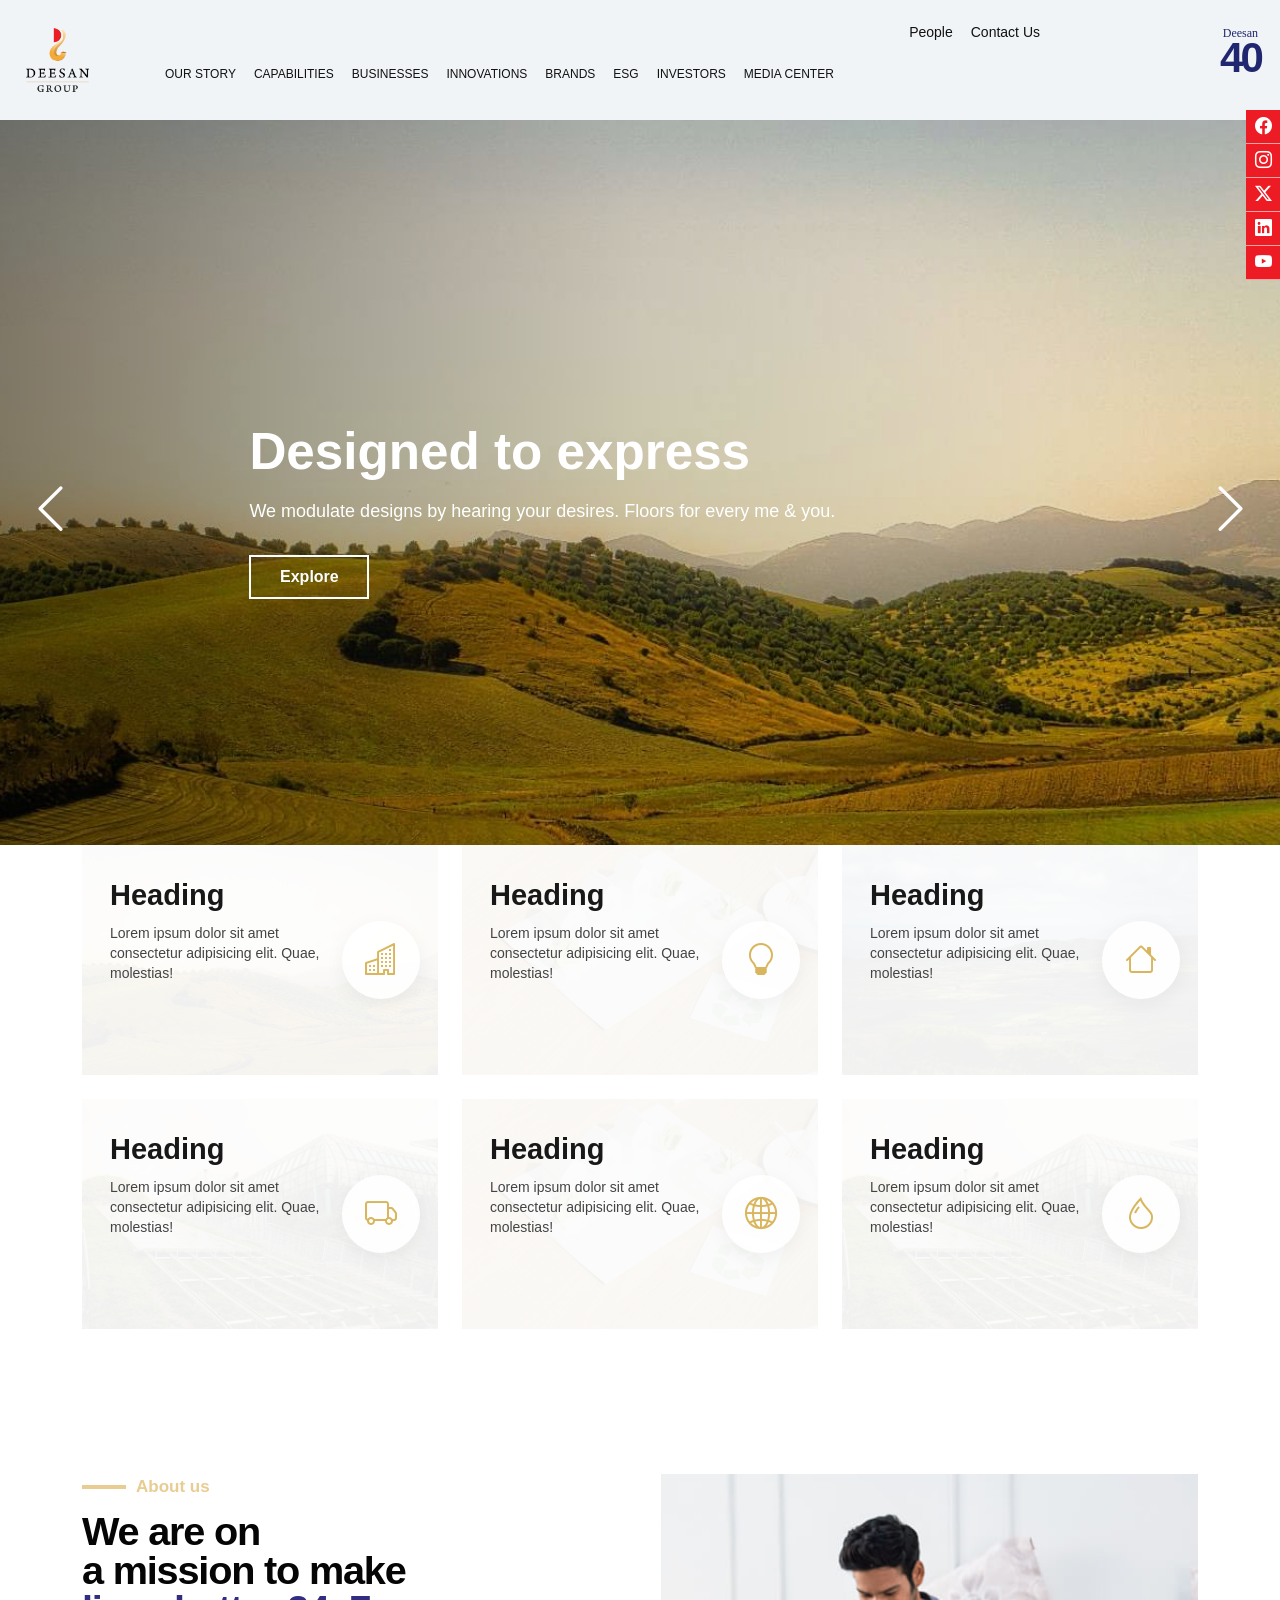
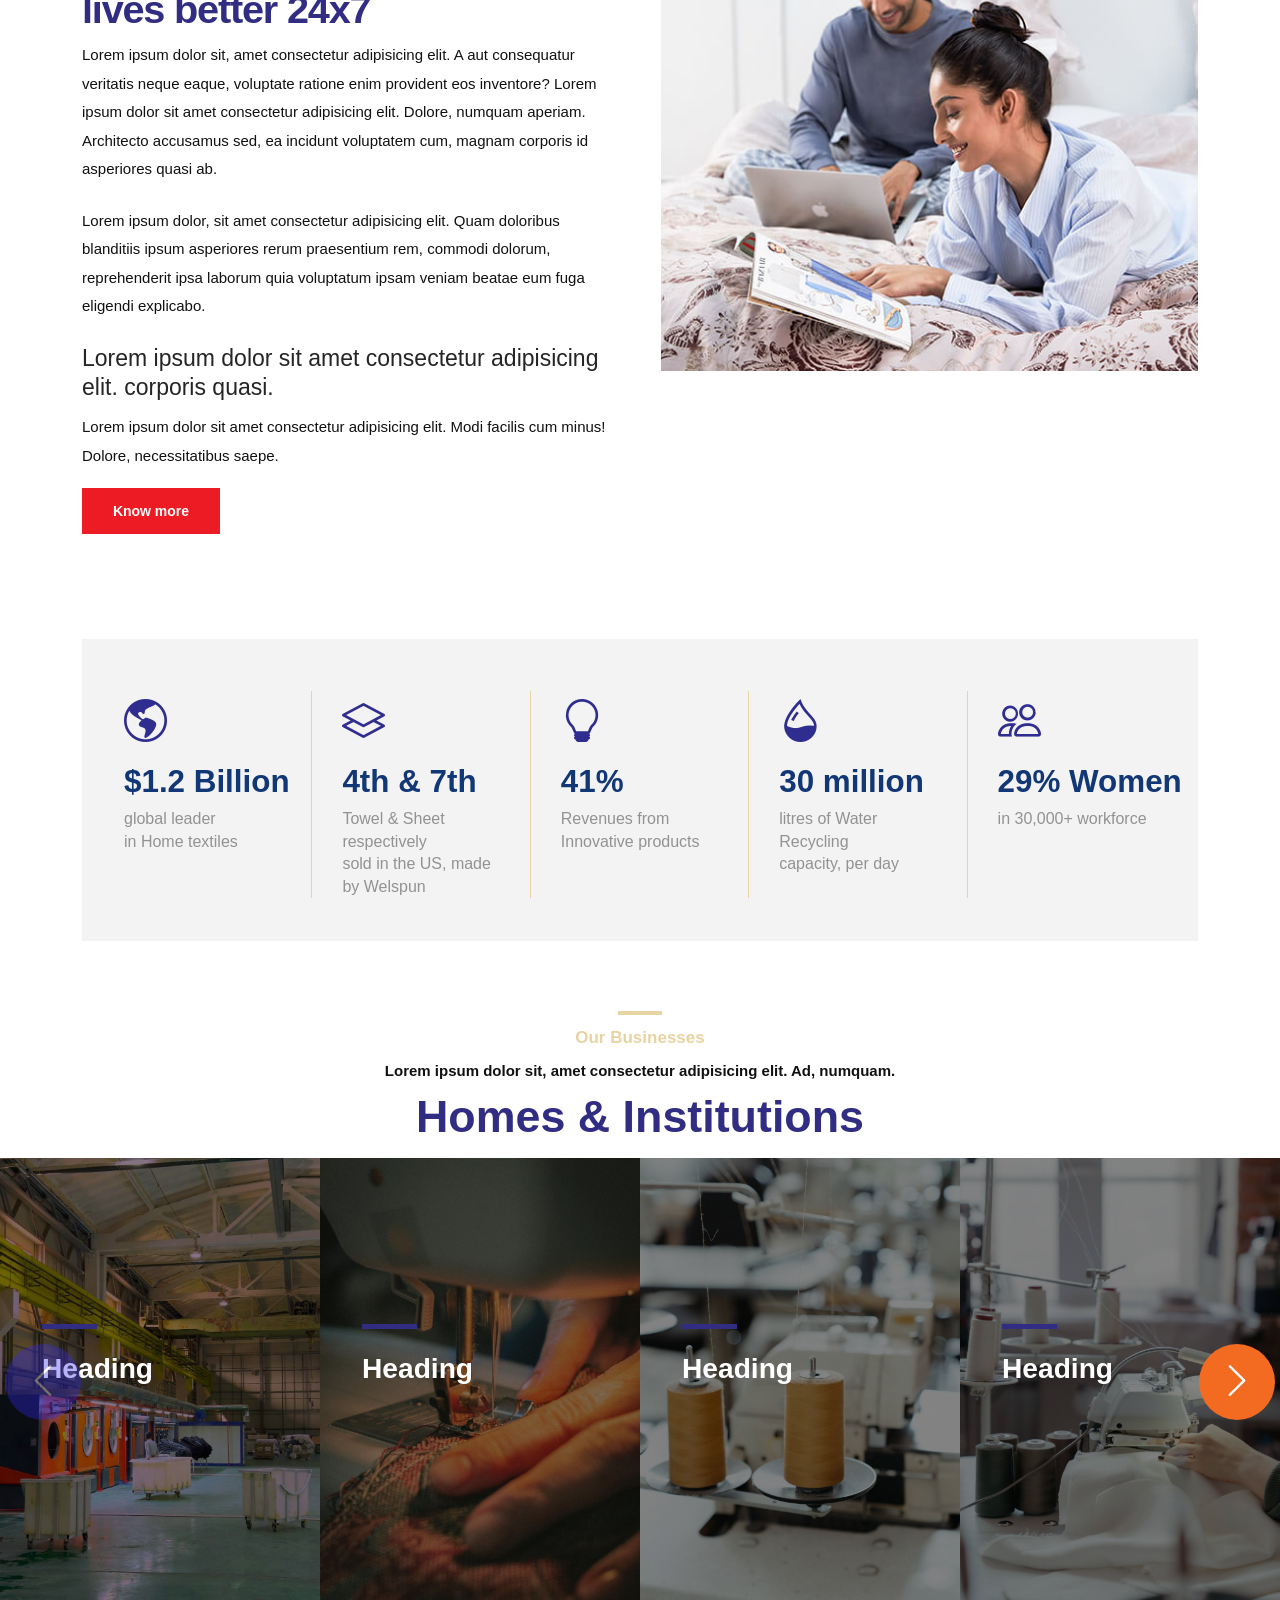
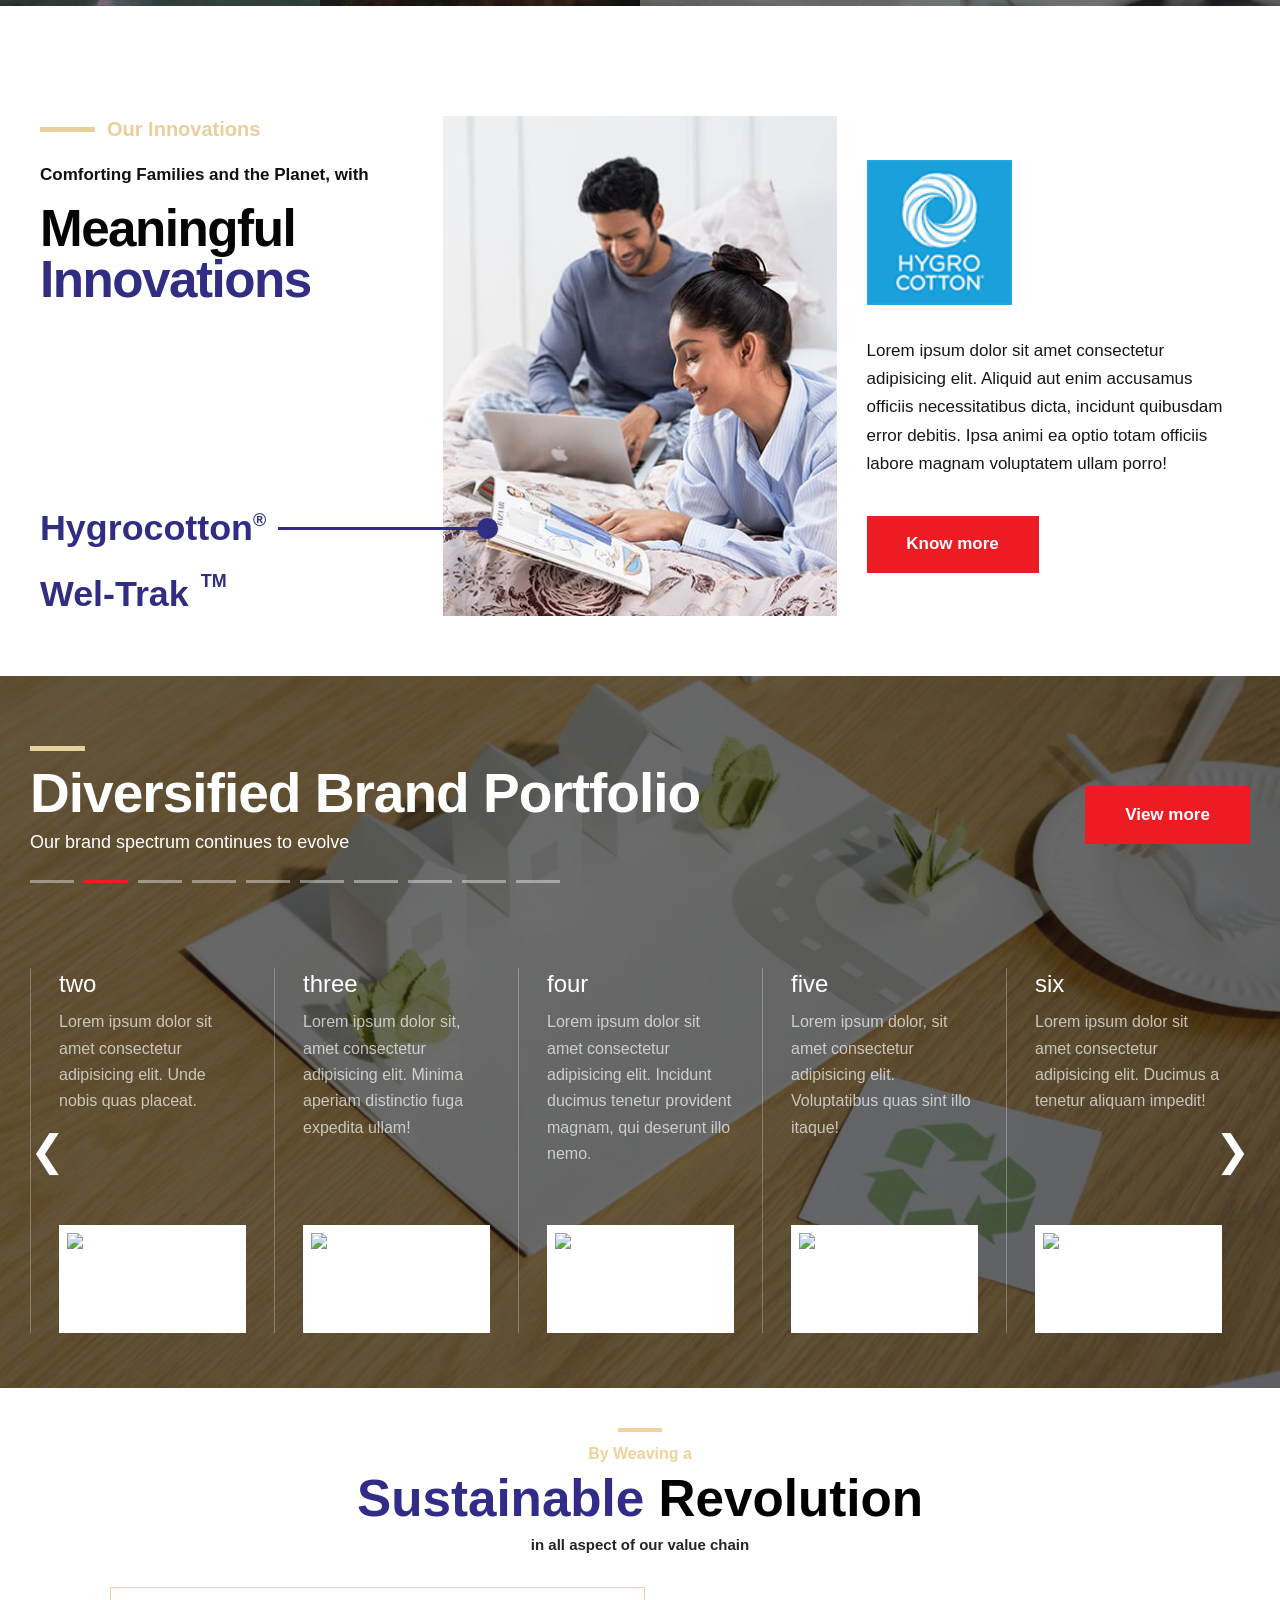
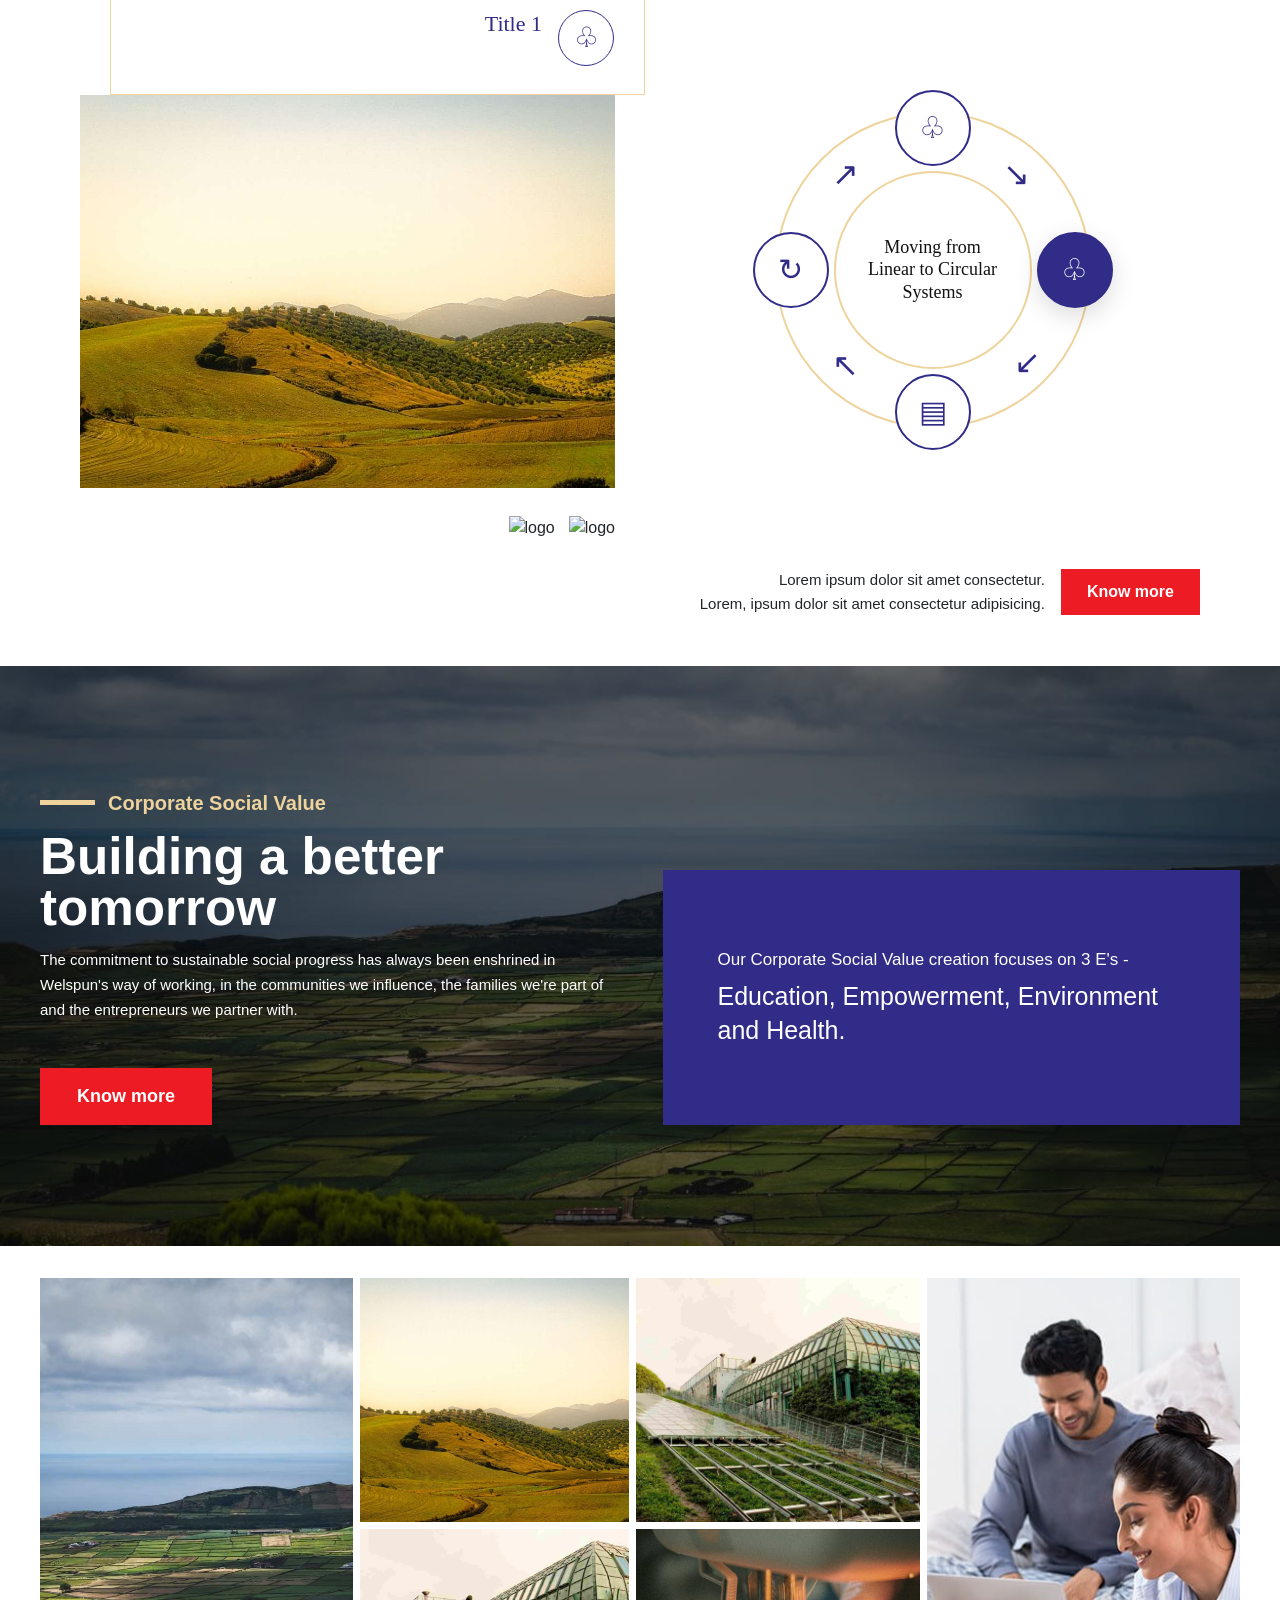
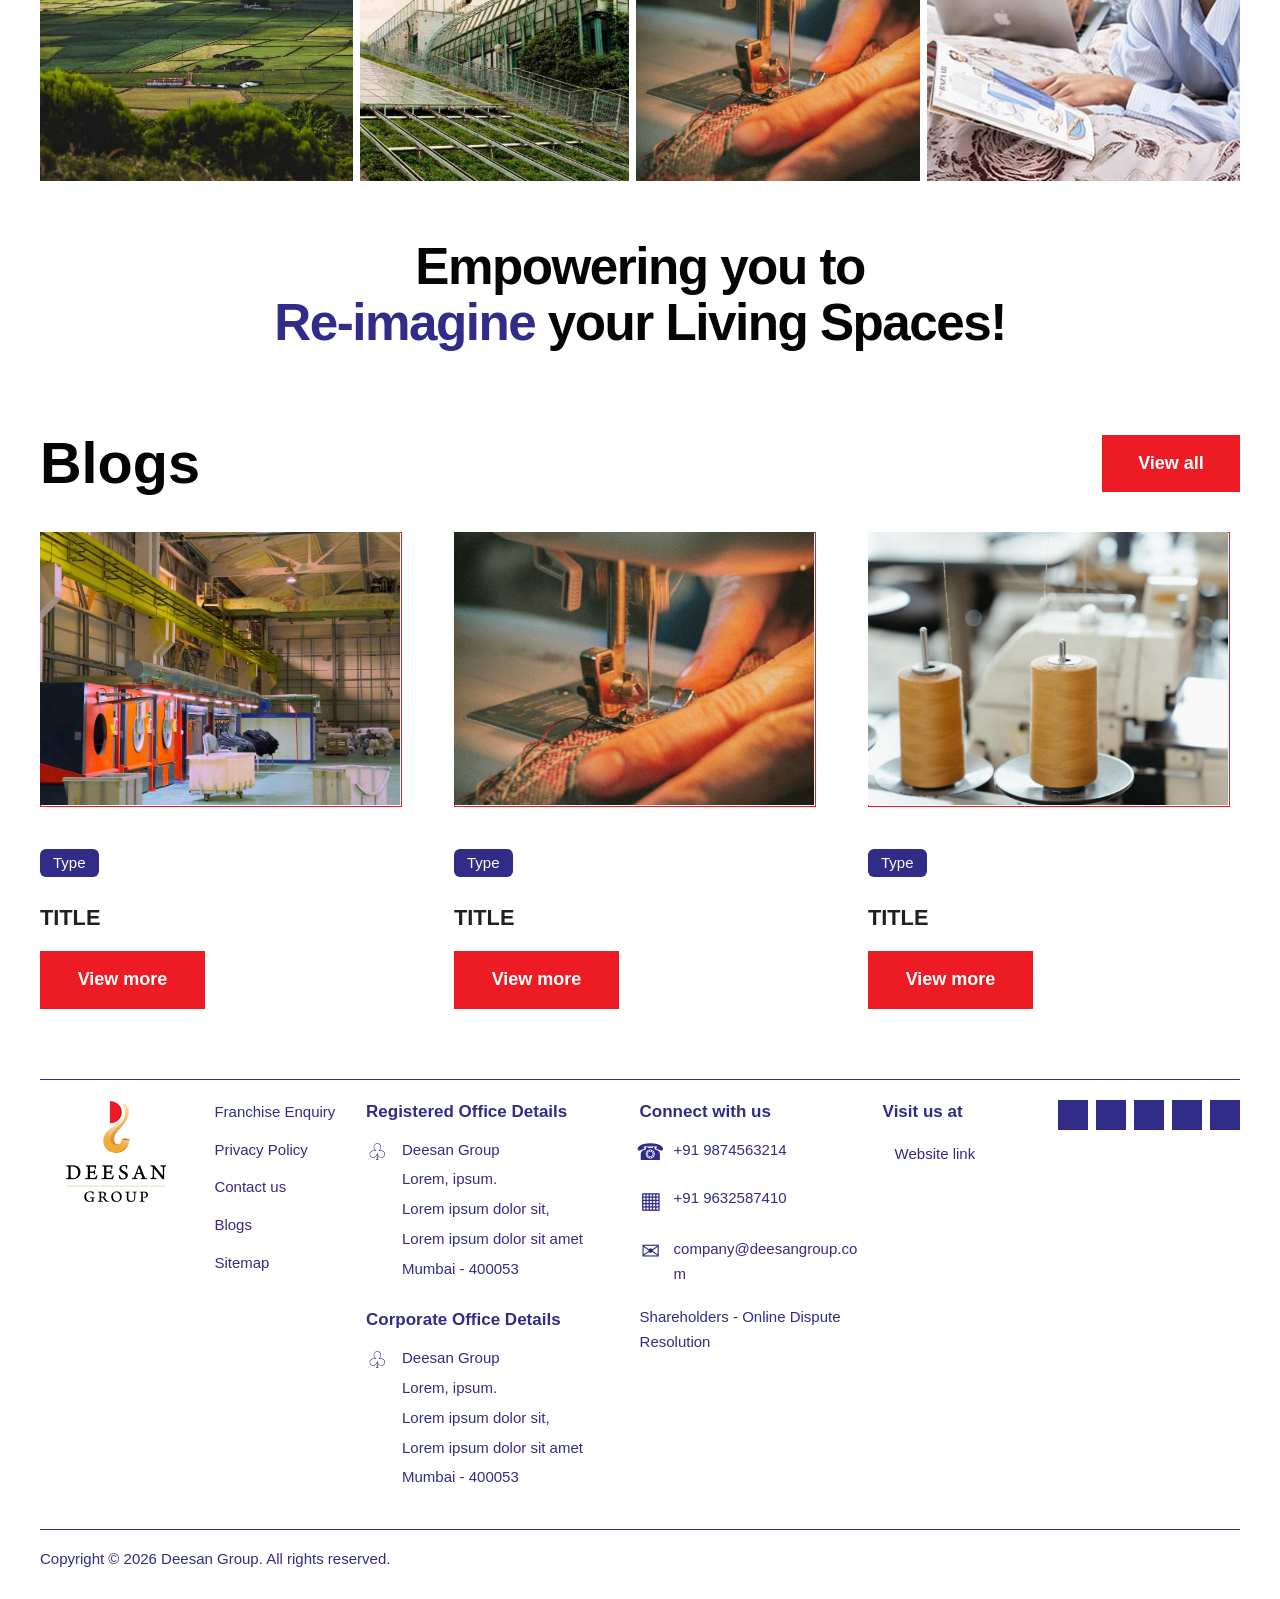
==== commit 02d47bdc: "Add files via upload" ====
--- a/index.html
+++ b/index.html
@@ -1291,7 +1291,7 @@
                         <div class="footer-address">
                             <span class="footer-icon" aria-hidden="true">♧</span>
                             <div>
-                                p>Deesan Group</p>
+                                <p>Deesan Group</p>
                                 <p>Lorem, ipsum.</p>
                                 <p>Lorem ipsum dolor sit,</p>
                                 <p>Lorem ipsum dolor sit amet</p>
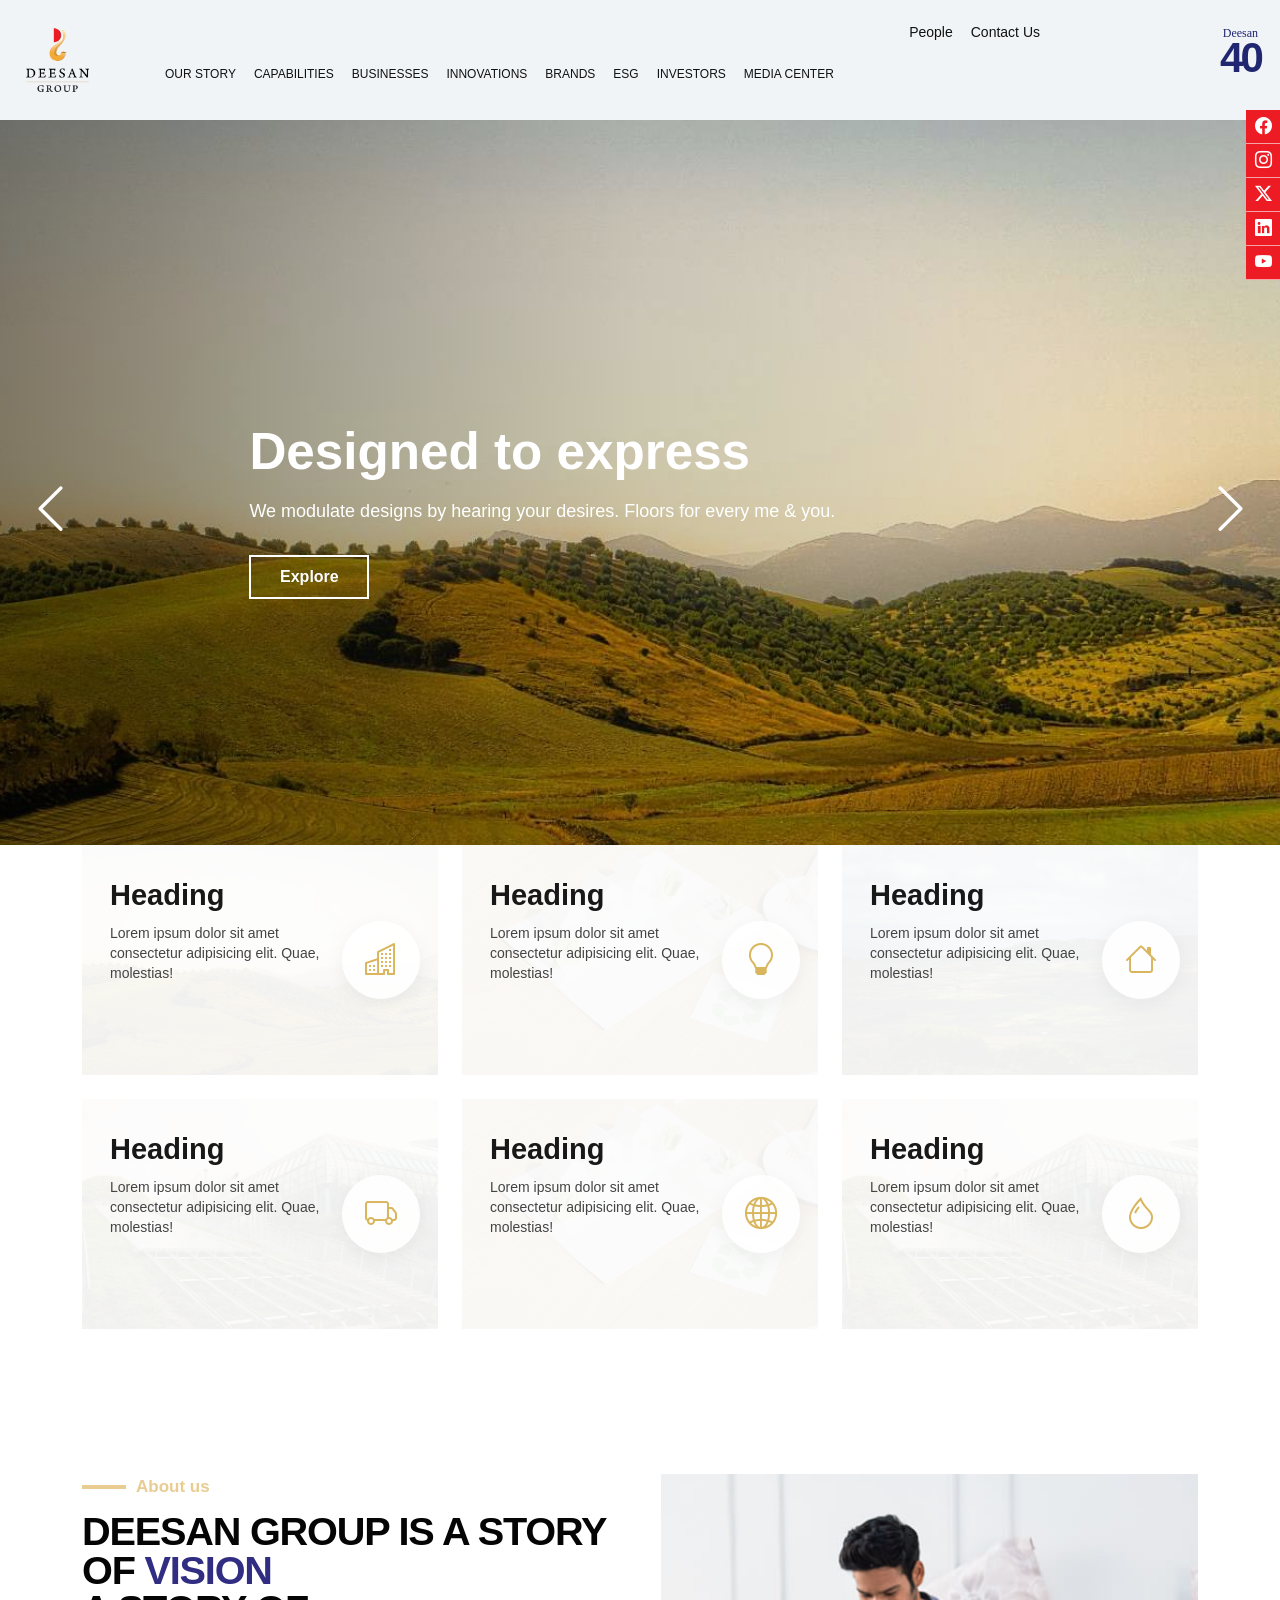
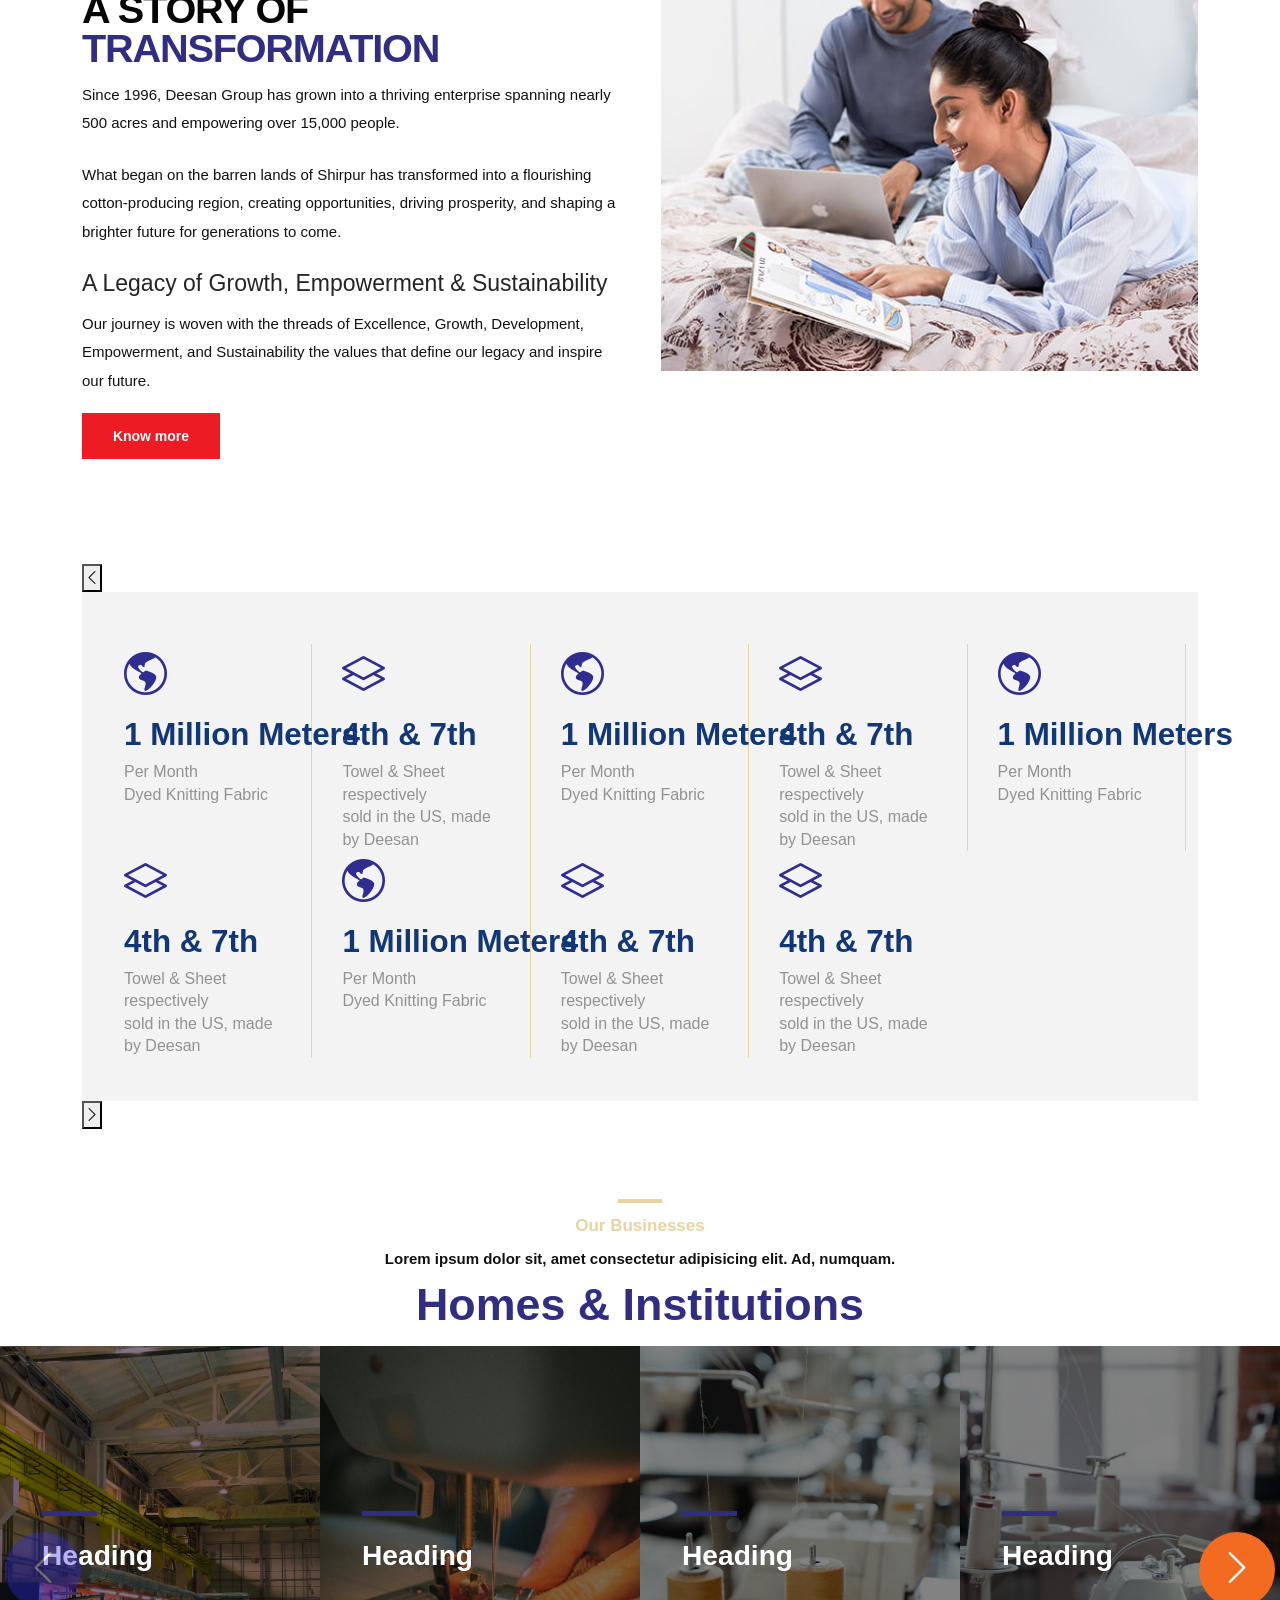
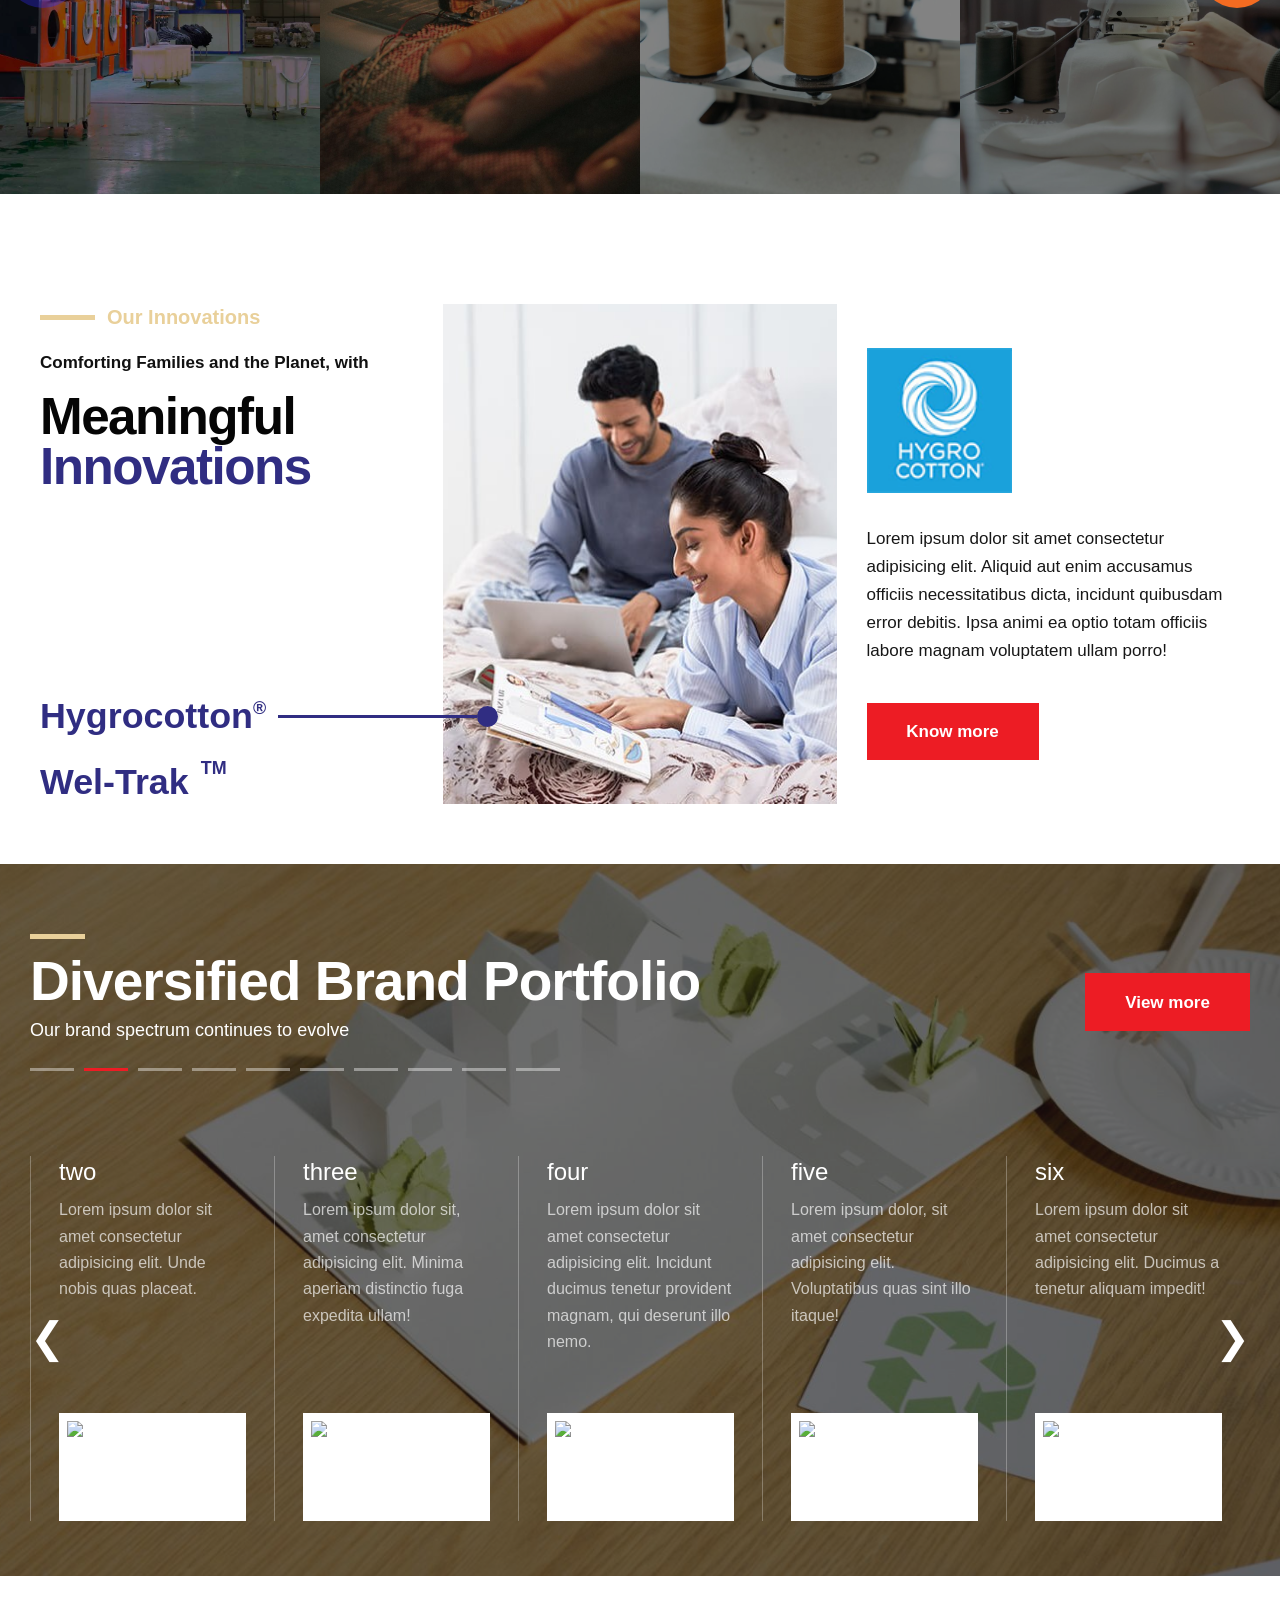
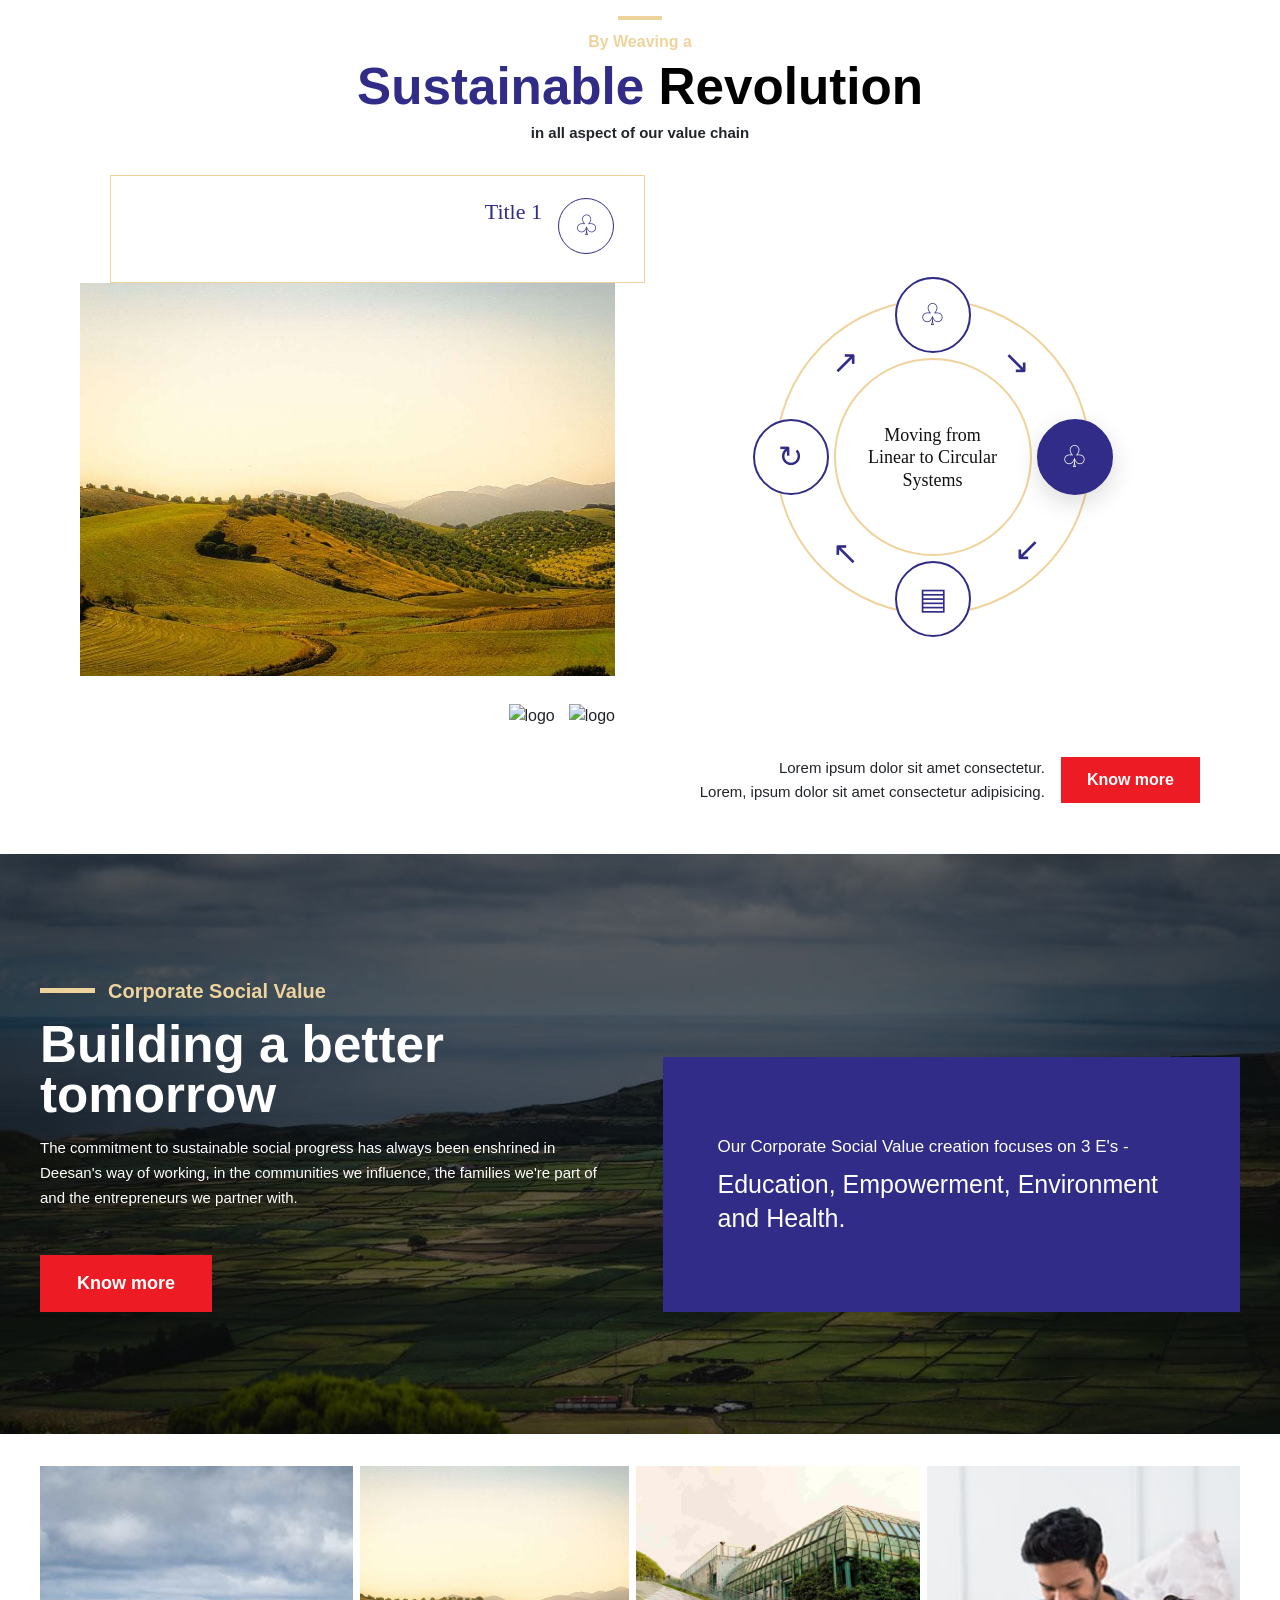
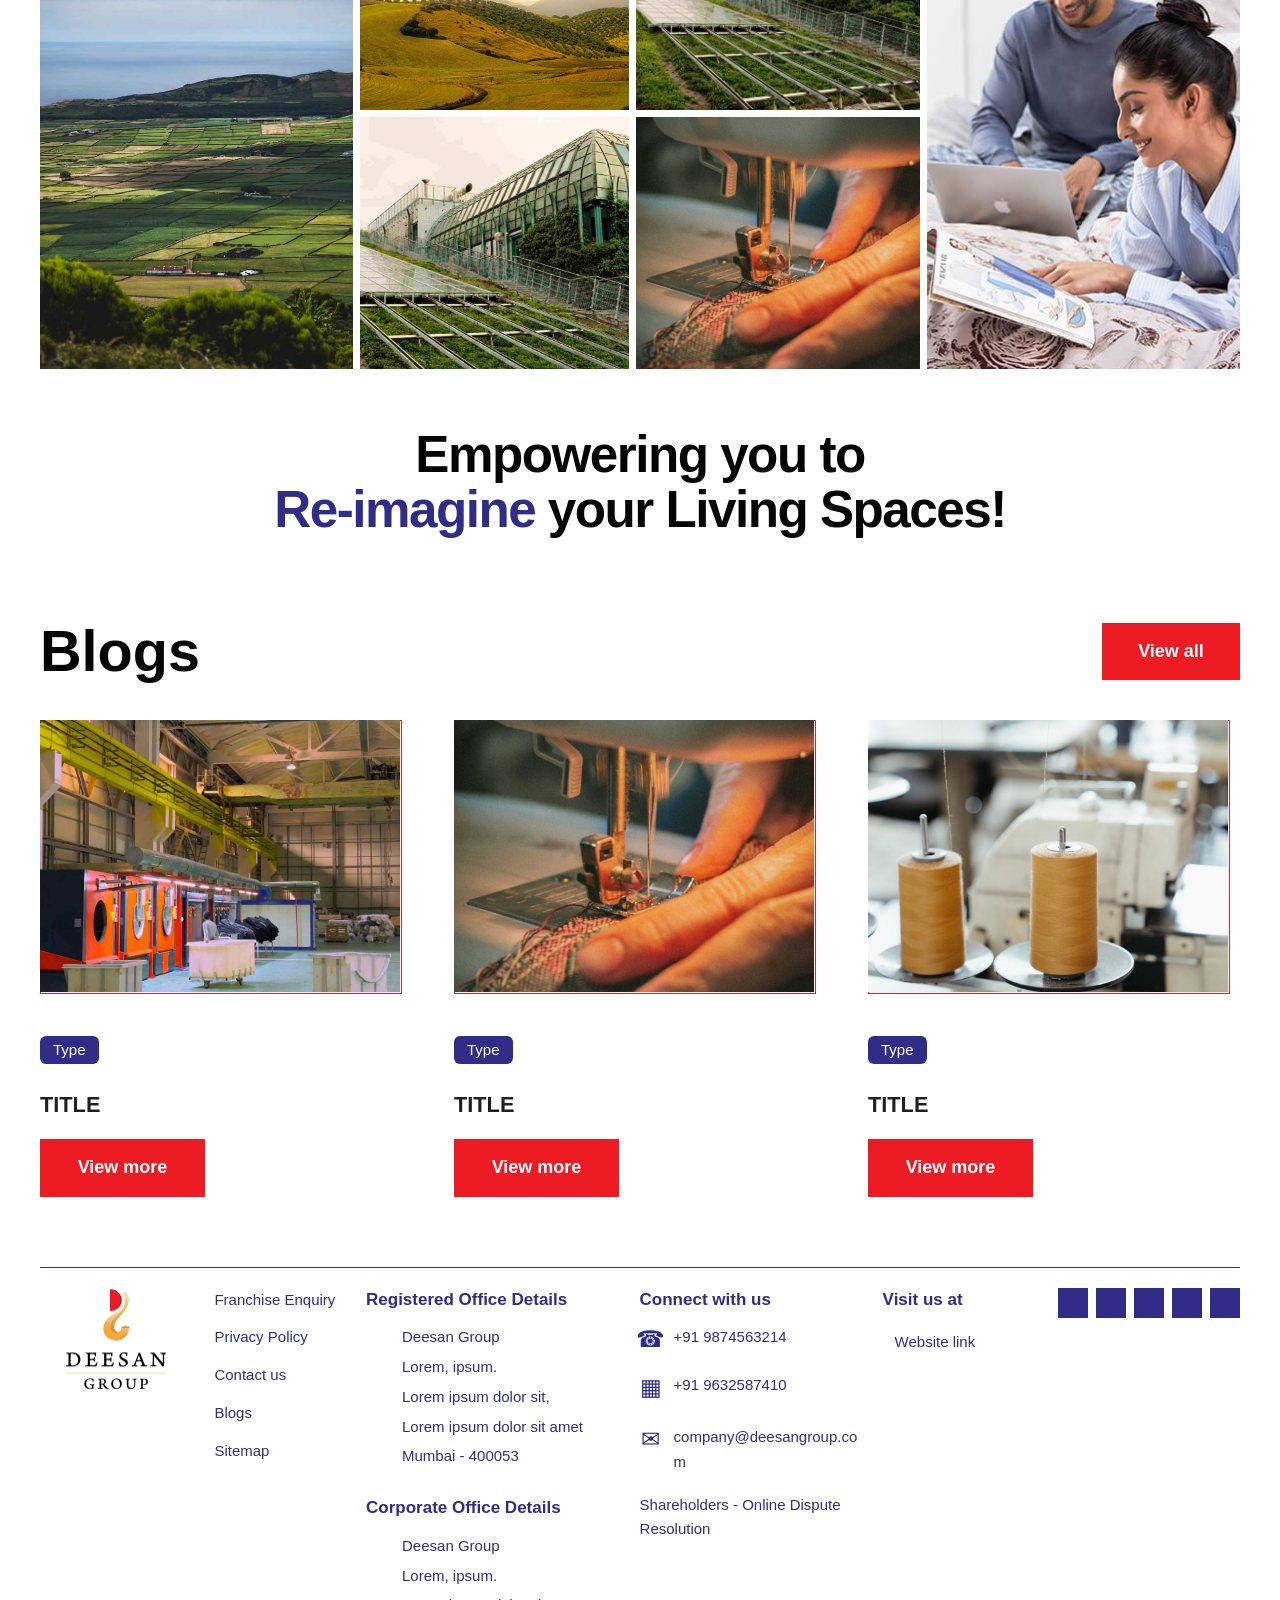
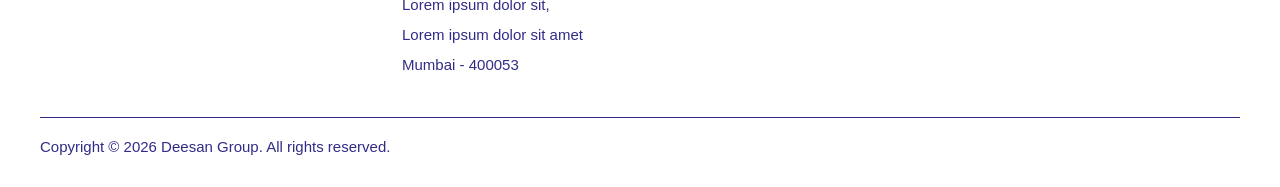
==== commit eb40ccf4: "Add files via upload" ====
--- a/index.html
+++ b/index.html
@@ -5,7 +5,7 @@
     <meta charset="UTF-8">
     <meta name="viewport" content="width=device-width, initial-scale=1.0">
 
-    <title>Deesan Group</title>
+    <title>Home | Deesan Group</title>
 
     <!-- Bootstrap CSS -->
     <link href="https://cdn.jsdelivr.net/npm/bootstrap@5.3.3/dist/css/bootstrap.min.css" rel="stylesheet">
@@ -46,7 +46,7 @@
             <!-- Main Navigation -->
             <nav class="desktop-nav">
 
-                <a href="#">OUR STORY</a>
+                <a href="about-us.html">OUR STORY</a>
                 <a href="#">CAPABILITIES</a>
                 <a href="#">BUSINESSES</a>
                 <a href="#">INNOVATIONS</a>
@@ -98,7 +98,7 @@
 
             <nav class="mobile-nav">
 
-                <a href="#">OUR STORY</a>
+                <a href="about-us.html">OUR STORY</a>
                 <a href="#">CAPABILITIES</a>
                 <a href="#">BUSINESSES</a>
                 <a href="#">INNOVATIONS</a>
@@ -388,35 +388,36 @@
                         About us
                     </div>
 
-                    <h2 class="about-title">
+                    <!-- <h2 class="about-title">
                         We are on<br class="desktop-break">
                         a mission to make<br class="desktop-break">
                         <span>lives better 24x7</span>
+                    </h2> -->
+                    
+                    <h2 class="about-title">
+                        DEESAN GROUP IS A STORY OF <span>VISION</span>
+                        <br>
+                        A STORY OF <span>TRANSFORMATION</span>
                     </h2>
 
                     <p>
-                        Lorem ipsum dolor sit, amet consectetur adipisicing elit. A aut consequatur veritatis neque
-                        eaque, voluptate ratione enim provident eos inventore?
-                        Lorem ipsum dolor sit amet consectetur adipisicing elit. Dolore, numquam aperiam. Architecto
-                        accusamus sed, ea incidunt voluptatem cum, magnam corporis id asperiores quasi ab.
+                        Since 1996, Deesan Group has grown into a thriving enterprise spanning nearly 500 acres and empowering over 15,000 people.
+                        
                     </p>
 
                     <p>
-                        Lorem ipsum dolor, sit amet consectetur adipisicing elit. Quam doloribus blanditiis ipsum
-                        asperiores rerum praesentium rem, commodi dolorum, reprehenderit ipsa laborum quia voluptatum
-                        ipsam veniam beatae eum fuga eligendi explicabo.
+                        What began on the barren lands of Shirpur has transformed into a flourishing cotton-producing region, creating opportunities, driving prosperity, and shaping a brighter future for generations to come.
                     </p>
 
                     <h3>
-                        Lorem ipsum dolor sit amet consectetur adipisicing elit. corporis quasi.
+                        A Legacy of Growth, Empowerment & Sustainability
                     </h3>
 
                     <p>
-                        Lorem ipsum dolor sit amet consectetur adipisicing elit. Modi facilis cum minus! Dolore,
-                        necessitatibus saepe.
+                        Our journey is woven with the threads of Excellence, Growth, Development, Empowerment, and Sustainability the values that define our legacy and inspire our future.
                     </p>
 
-                    <a href="#" class="about-btn">Know more</a>
+                    <a href="about-us.html" class="about-btn">Know more</a>
 
                 </div>
 
@@ -436,83 +437,112 @@
 
     <!-- =============== COMPANY STATISTICS =============== -->
 
-    <section class="company-stats-section">
-        <div class="container">
-
-            <div class="company-stats">
-
-                <!-- Stat 1 -->
-                <div class="stat-item">
-                    <div class="stat-icon">
-                        <i class="bi bi-globe-americas"></i>
-                    </div>
-
-                    <h3>$1.2 Billion</h3>
-
-                    <p>
-                        global leader<br>
-                        in Home textiles
-                    </p>
-                </div>
-
-                <!-- Stat 2 -->
-                <div class="stat-item">
-                    <div class="stat-icon">
-                        <i class="bi bi-layers"></i>
-                    </div>
-
-                    <h3>4th &amp; 7th</h3>
-
-                    <p>
-                        Towel &amp; Sheet respectively<br class="desktop-only">
-                        sold in the US, made by Welspun
-                    </p>
-                </div>
-
-                <!-- Stat 3 -->
-                <div class="stat-item">
-                    <div class="stat-icon">
-                        <i class="bi bi-lightbulb"></i>
-                    </div>
-
-                    <h3>41%</h3>
-
-                    <p>
-                        Revenues from<br>
-                        Innovative products
-                    </p>
-                </div>
-
-                <!-- Stat 4 -->
-                <div class="stat-item">
-                    <div class="stat-icon">
-                        <i class="bi bi-droplet-half"></i>
-                    </div>
-
-                    <h3>30 million</h3>
-
-                    <p>
-                        litres of Water Recycling<br class="desktop-only">
-                        capacity, per day
-                    </p>
-                </div>
-
-                <!-- Stat 5 -->
-                <div class="stat-item">
-                    <div class="stat-icon">
-                        <i class="bi bi-people"></i>
-                    </div>
-
-                    <h3>29% Women</h3>
-
-                    <p>
-                        in 30,000+ workforce
-                    </p>
-                </div>
-
-            </div>
-        </div>
-    </section>
+    
+
+<section class="company-stats-section">
+    <div class="container">
+
+        <div class="company-stats-carousel">
+            <button class="stats-arrow stats-prev"
+                    type="button"
+                    aria-label="Previous statistic">
+                <i class="bi bi-chevron-left"></i>
+            </button>
+
+            <div class="company-stats-viewport">
+                <div class="company-stats">
+
+                    <div class="stat-item">
+                        <div class="stat-icon">
+                            <i class="bi bi-globe-americas"></i>
+                        </div>
+                        <h3>1 Million Meters</h3>
+                        <p>Per Month<br>Dyed Knitting Fabric</p>
+                    </div>
+
+                    <div class="stat-item">
+                        <div class="stat-icon">
+                            <i class="bi bi-layers"></i>
+                        </div>
+                        <h3>4th &amp; 7th</h3>
+                        <p>Towel &amp; Sheet respectively<br class="desktop-only">
+                            sold in the US, made by Deesan</p>
+                    </div>
+
+                    <div class="stat-item">
+                        <div class="stat-icon">
+                            <i class="bi bi-globe-americas"></i>
+                        </div>
+                        <h3>1 Million Meters</h3>
+                        <p>Per Month<br>Dyed Knitting Fabric</p>
+                    </div>
+
+                    <div class="stat-item">
+                        <div class="stat-icon">
+                            <i class="bi bi-layers"></i>
+                        </div>
+                        <h3>4th &amp; 7th</h3>
+                        <p>Towel &amp; Sheet respectively<br class="desktop-only">
+                            sold in the US, made by Deesan</p>
+                    </div>
+
+                    <div class="stat-item">
+                        <div class="stat-icon">
+                            <i class="bi bi-globe-americas"></i>
+                        </div>
+                        <h3>1 Million Meters</h3>
+                        <p>Per Month<br>Dyed Knitting Fabric</p>
+                    </div>
+
+                    <div class="stat-item">
+                        <div class="stat-icon">
+                            <i class="bi bi-layers"></i>
+                        </div>
+                        <h3>4th &amp; 7th</h3>
+                        <p>Towel &amp; Sheet respectively<br class="desktop-only">
+                            sold in the US, made by Deesan</p>
+                    </div>
+
+                    <div class="stat-item">
+                        <div class="stat-icon">
+                            <i class="bi bi-globe-americas"></i>
+                        </div>
+                        <h3>1 Million Meters</h3>
+                        <p>Per Month<br>Dyed Knitting Fabric</p>
+                    </div>
+
+                    <div class="stat-item">
+                        <div class="stat-icon">
+                            <i class="bi bi-layers"></i>
+                        </div>
+                        <h3>4th &amp; 7th</h3>
+                        <p>Towel &amp; Sheet respectively<br class="desktop-only">
+                            sold in the US, made by Deesan</p>
+                    </div>
+                    <div class="stat-item">
+                        <div class="stat-icon">
+                            <i class="bi bi-layers"></i>
+                        </div>
+                        <h3>4th &amp; 7th</h3>
+                        <p>Towel &amp; Sheet respectively<br class="desktop-only">
+                            sold in the US, made by Deesan</p>
+                    </div>
+                    
+
+                </div>
+            </div>
+
+            <button class="stats-arrow stats-next"
+                    type="button"
+                    aria-label="Next statistic">
+                <i class="bi bi-chevron-right"></i>
+            </button>
+        </div>
+
+    </div>
+</section>
+
+
 
 
     <!-- =============== OUR BUSINESSES =============== -->
@@ -540,7 +570,7 @@
 
                 <a href="#" class="business-card">
 
-                    <img src="assets/images/business-card (1).jpg" alt="Welspun Flooring">
+                    <img src="assets/images/business-card (1).jpg" alt="Deesan Flooring">
 
                     <div class="business-card-overlay"></div>
 
@@ -569,7 +599,7 @@
                 <!-- Card 2 -->
                 <a href="#" class="business-card">
 
-                    <img src="assets/images/business-card (2).jpg" alt="Welspun Flooring">
+                    <img src="assets/images/business-card (2).jpg" alt="Deesan Flooring">
 
                     <div class="business-card-overlay"></div>
 
@@ -597,7 +627,7 @@
                 <!-- Card 3 -->
                 <a href="#" class="business-card">
 
-                    <img src="assets/images/business-card (3).jpg" alt="Welspun Flooring">
+                    <img src="assets/images/business-card (3).jpg" alt="Deesan Flooring">
 
                     <div class="business-card-overlay"></div>
 
@@ -625,7 +655,7 @@
                 <!-- Card 4 -->
                 <a href="#" class="business-card">
 
-                    <img src="assets/images/business-card (4).jpg" alt="Welspun Flooring">
+                    <img src="assets/images/business-card (4).jpg" alt="Deesan Flooring">
 
                     <div class="business-card-overlay"></div>
 
@@ -653,7 +683,7 @@
                 <!-- Card 5 -->
                 <a href="#" class="business-card">
 
-                    <img src="assets/images/business-card (2).jpg" alt="Welspun Flooring">
+                    <img src="assets/images/business-card (2).jpg" alt="Deesan Flooring">
 
                     <div class="business-card-overlay"></div>
 
@@ -681,7 +711,7 @@
                 <!-- Card 6 -->
                 <a href="#" class="business-card">
 
-                    <img src="assets/images/business-card (1).jpg" alt="Welspun Flooring">
+                    <img src="assets/images/business-card (1).jpg" alt="Deesan Flooring">
 
                     <div class="business-card-overlay"></div>
 
@@ -709,7 +739,7 @@
                 <!-- Card 7 -->
                 <a href="#" class="business-card">
 
-                    <img src="assets/images/business-card (3).jpg" alt="Welspun Flooring">
+                    <img src="assets/images/business-card (3).jpg" alt="Deesan Flooring">
 
                     <div class="business-card-overlay"></div>
 
@@ -885,7 +915,7 @@
                                 <p>Lorem ipsum dolor sit amet consectetur adipisicing elit. Unde nobis quas placeat.</p>
                             </div>
                             <div class="brand-logo-box">
-                                <img src="assets/images/welspun-logo.png" alt="Welspun">
+                                <img src="assets/images/Deesan-logo.png" alt="Deesan">
                             </div>
                         </article>
 
@@ -896,7 +926,7 @@
                                     fuga expedita ullam!</p>
                             </div>
                             <div class="brand-logo-box">
-                                <img src="assets/images/welspun-logo.png" alt="Welspun">
+                                <img src="assets/images/Deesan-logo.png" alt="Deesan">
                             </div>
                         </article>
 
@@ -907,7 +937,7 @@
                                     provident magnam, qui deserunt illo nemo.</p>
                             </div>
                             <div class="brand-logo-box">
-                                <img src="assets/images/welspun-logo.png" alt="Welspun">
+                                <img src="assets/images/Deesan-logo.png" alt="Deesan">
                             </div>
                         </article>
 
@@ -918,7 +948,7 @@
                                     itaque!</p>
                             </div>
                             <div class="brand-logo-box">
-                                <img src="assets/images/welspun-logo.png" alt="Welspun">
+                                <img src="assets/images/Deesan-logo.png" alt="Deesan">
                             </div>
                         </article>
 
@@ -929,7 +959,7 @@
                                     impedit!</p>
                             </div>
                             <div class="brand-logo-box">
-                                <img src="assets/images/welspun-logo.png" alt="Welspun">
+                                <img src="assets/images/Deesan-logo.png" alt="Deesan">
                             </div>
                         </article>
 
@@ -940,7 +970,7 @@
                                     atque?</p>
                             </div>
                             <div class="brand-logo-box">
-                                <img src="assets/images/welspun-logo.png" alt="Welspun">
+                                <img src="assets/images/Deesan-logo.png" alt="Deesan">
                             </div>
                         </article>
 
@@ -1097,7 +1127,7 @@
 
                     <p class="social-value-description">
                         The commitment to sustainable social progress has always
-                        been enshrined in Welspun's way of working, in the
+                        been enshrined in Deesan's way of working, in the
                         communities we influence, the families we're part of
                         and the entrepreneurs we partner with.
                     </p>
@@ -1274,7 +1304,7 @@
                         <h3>Registered Office Details</h3>
 
                         <div class="footer-address">
-                            <span class="footer-icon" aria-hidden="true">♧</span>
+                            <span class="footer-icon"><i class="fa-solid fa-location-dot"></i></span>
                             <div>
                                 <p>Deesan Group</p>
                                 <p>Lorem, ipsum.</p>
@@ -1289,7 +1319,7 @@
                         <h3>Corporate Office Details</h3>
 
                         <div class="footer-address">
-                            <span class="footer-icon" aria-hidden="true">♧</span>
+                            <span class="footer-icon"><i class="fa-solid fa-location-dot"></i></span>
                             <div>
                                 <p>Deesan Group</p>
                                 <p>Lorem, ipsum.</p>
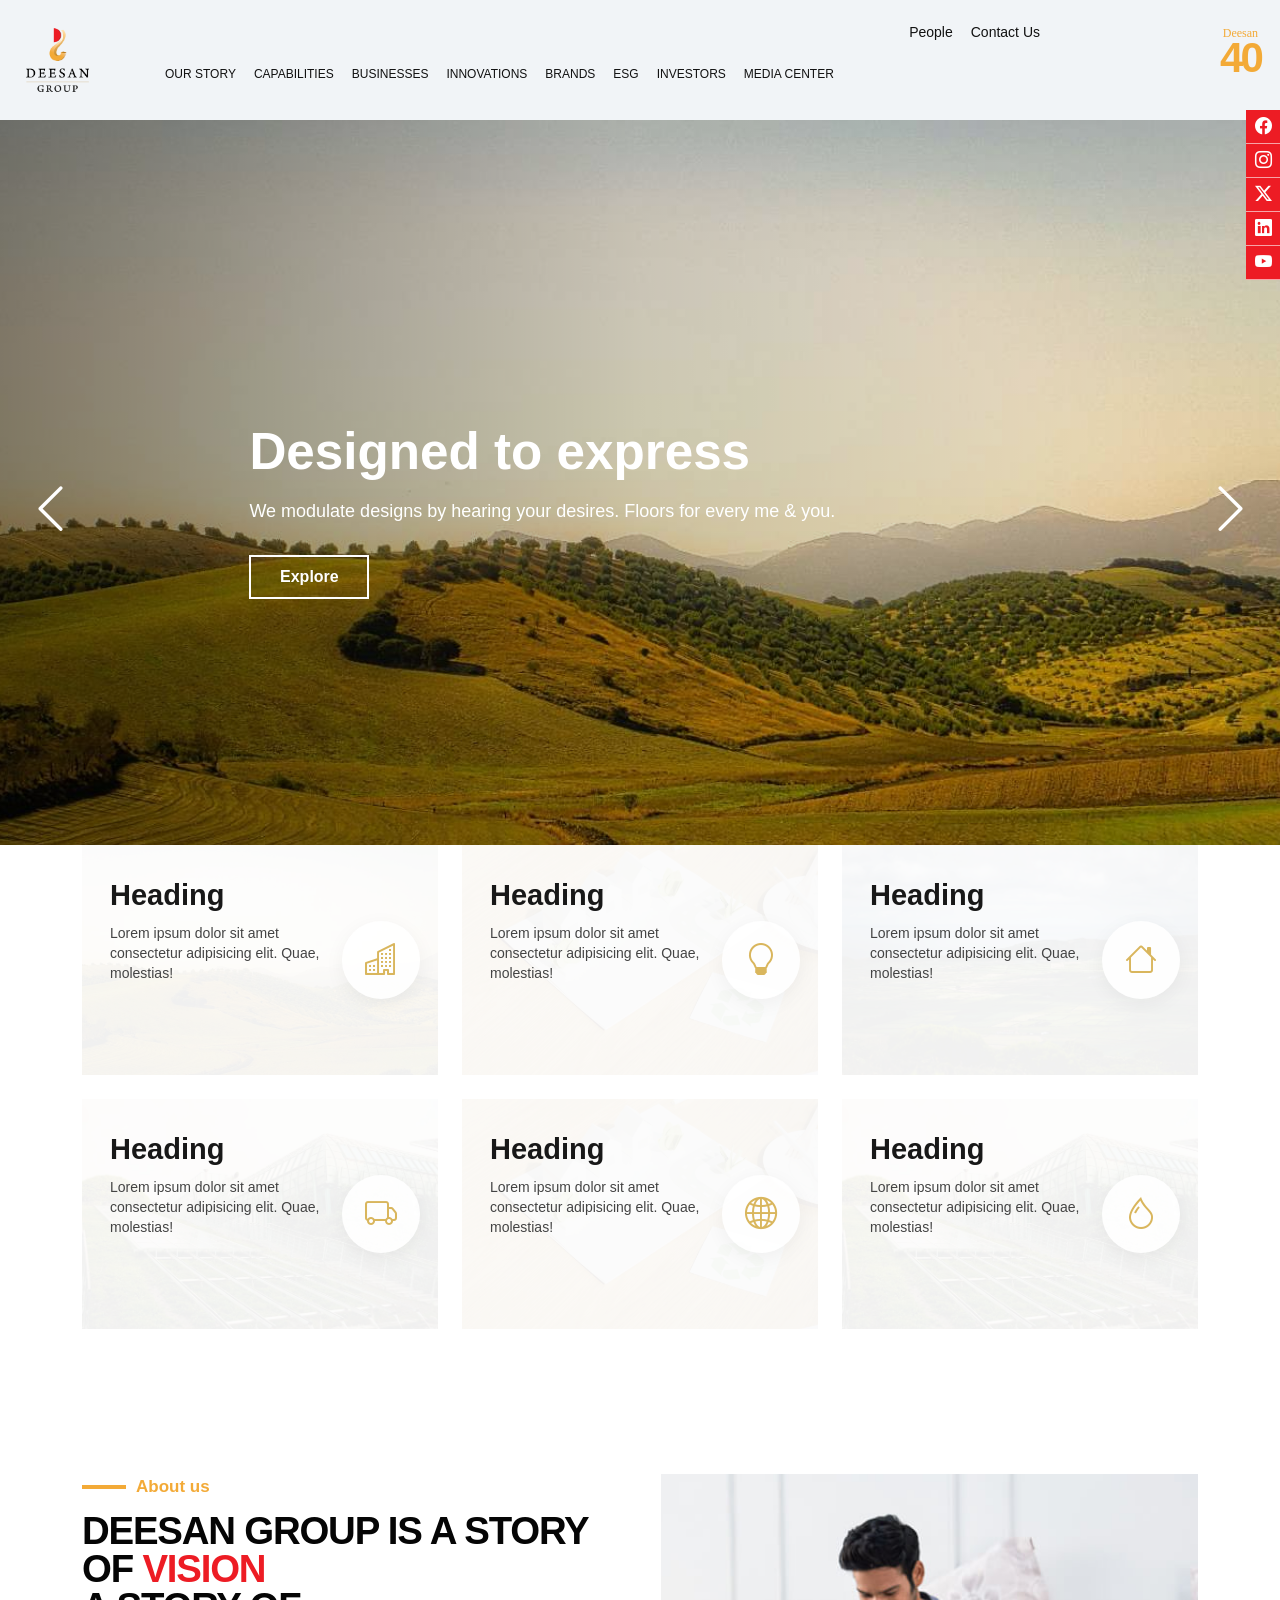
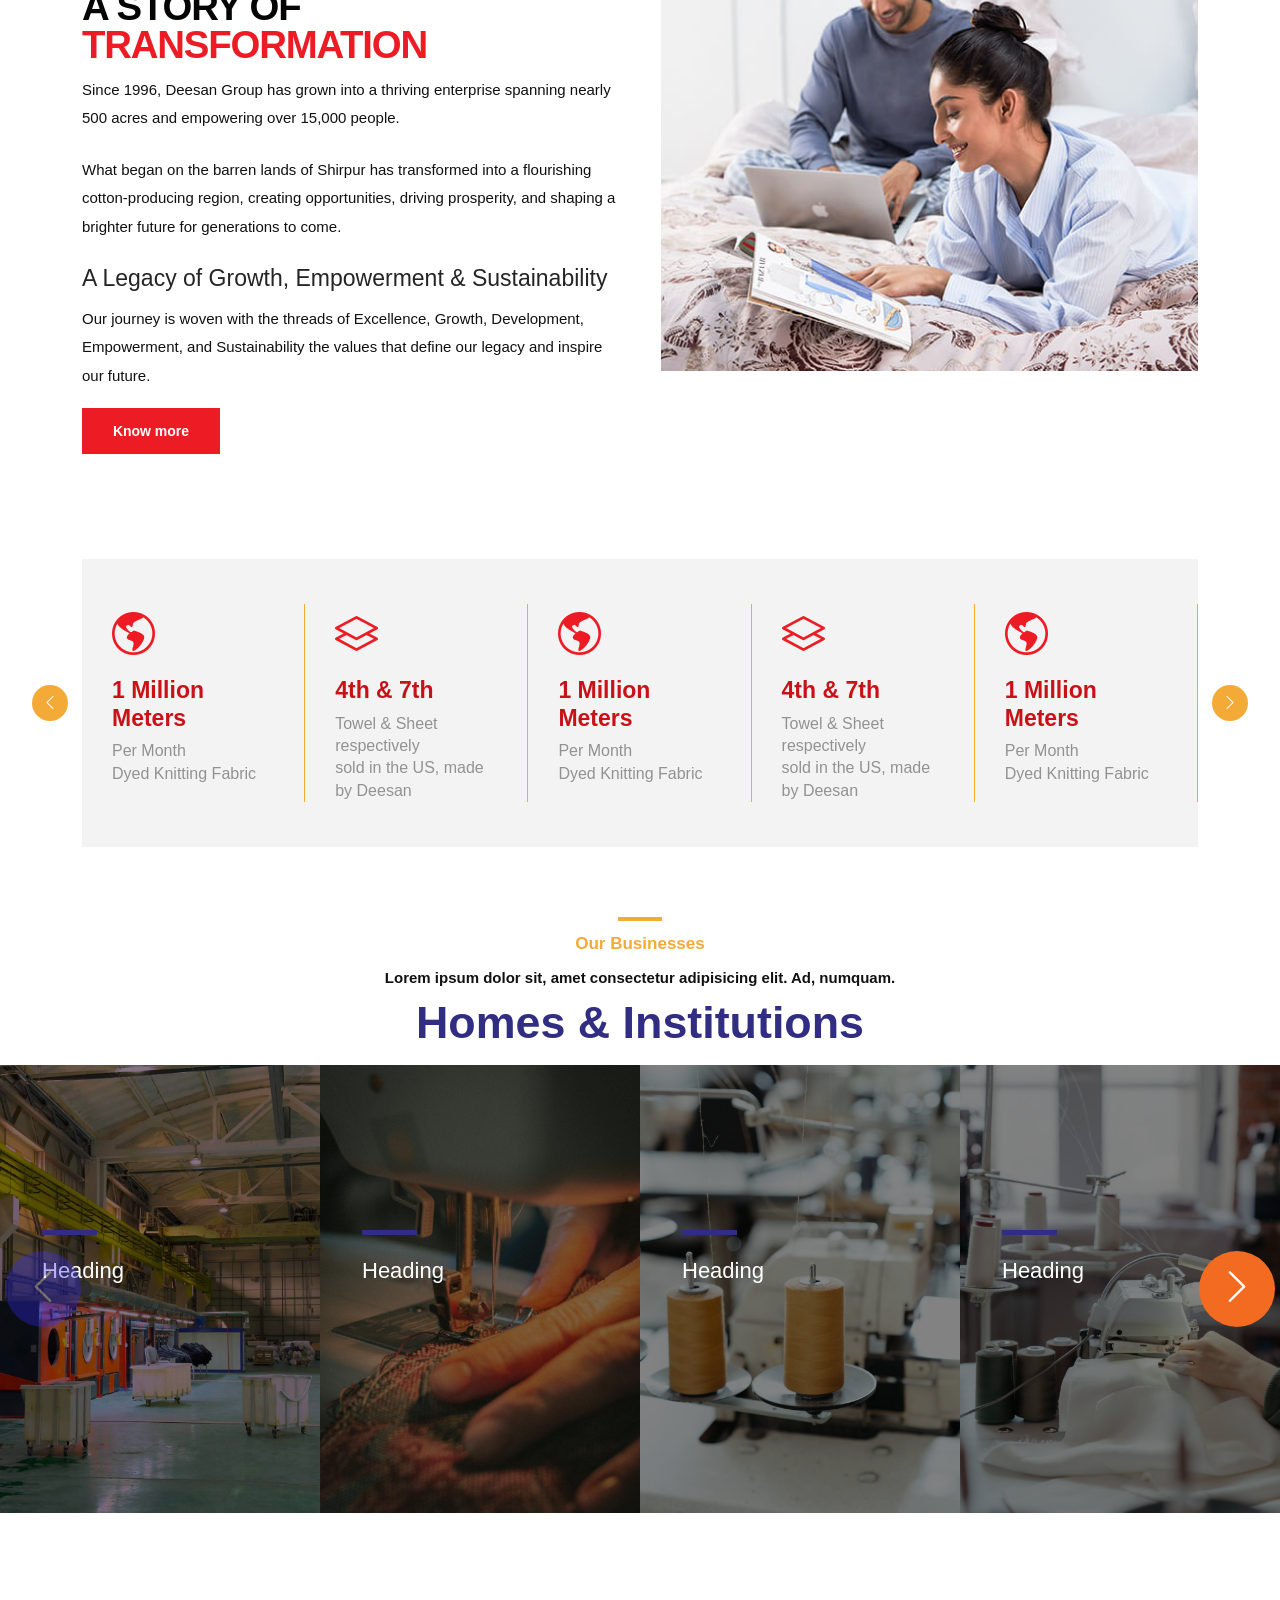
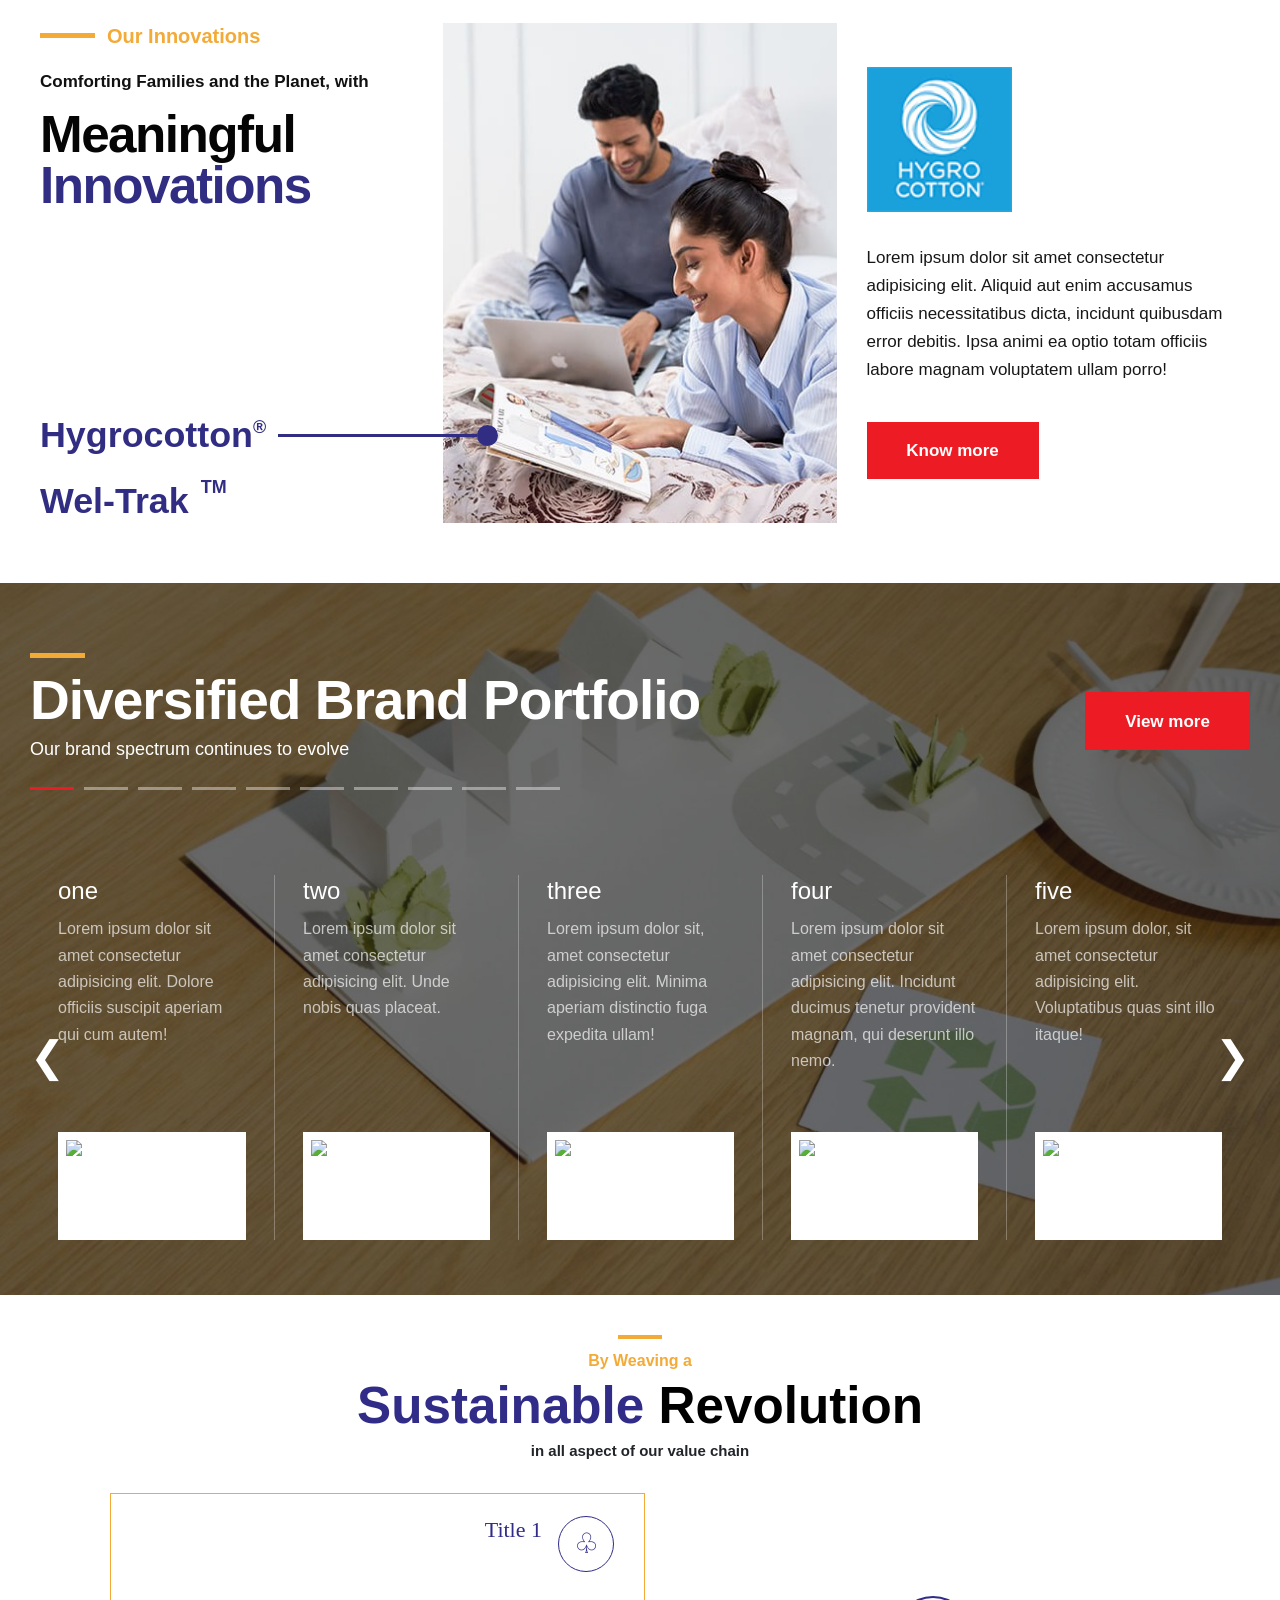
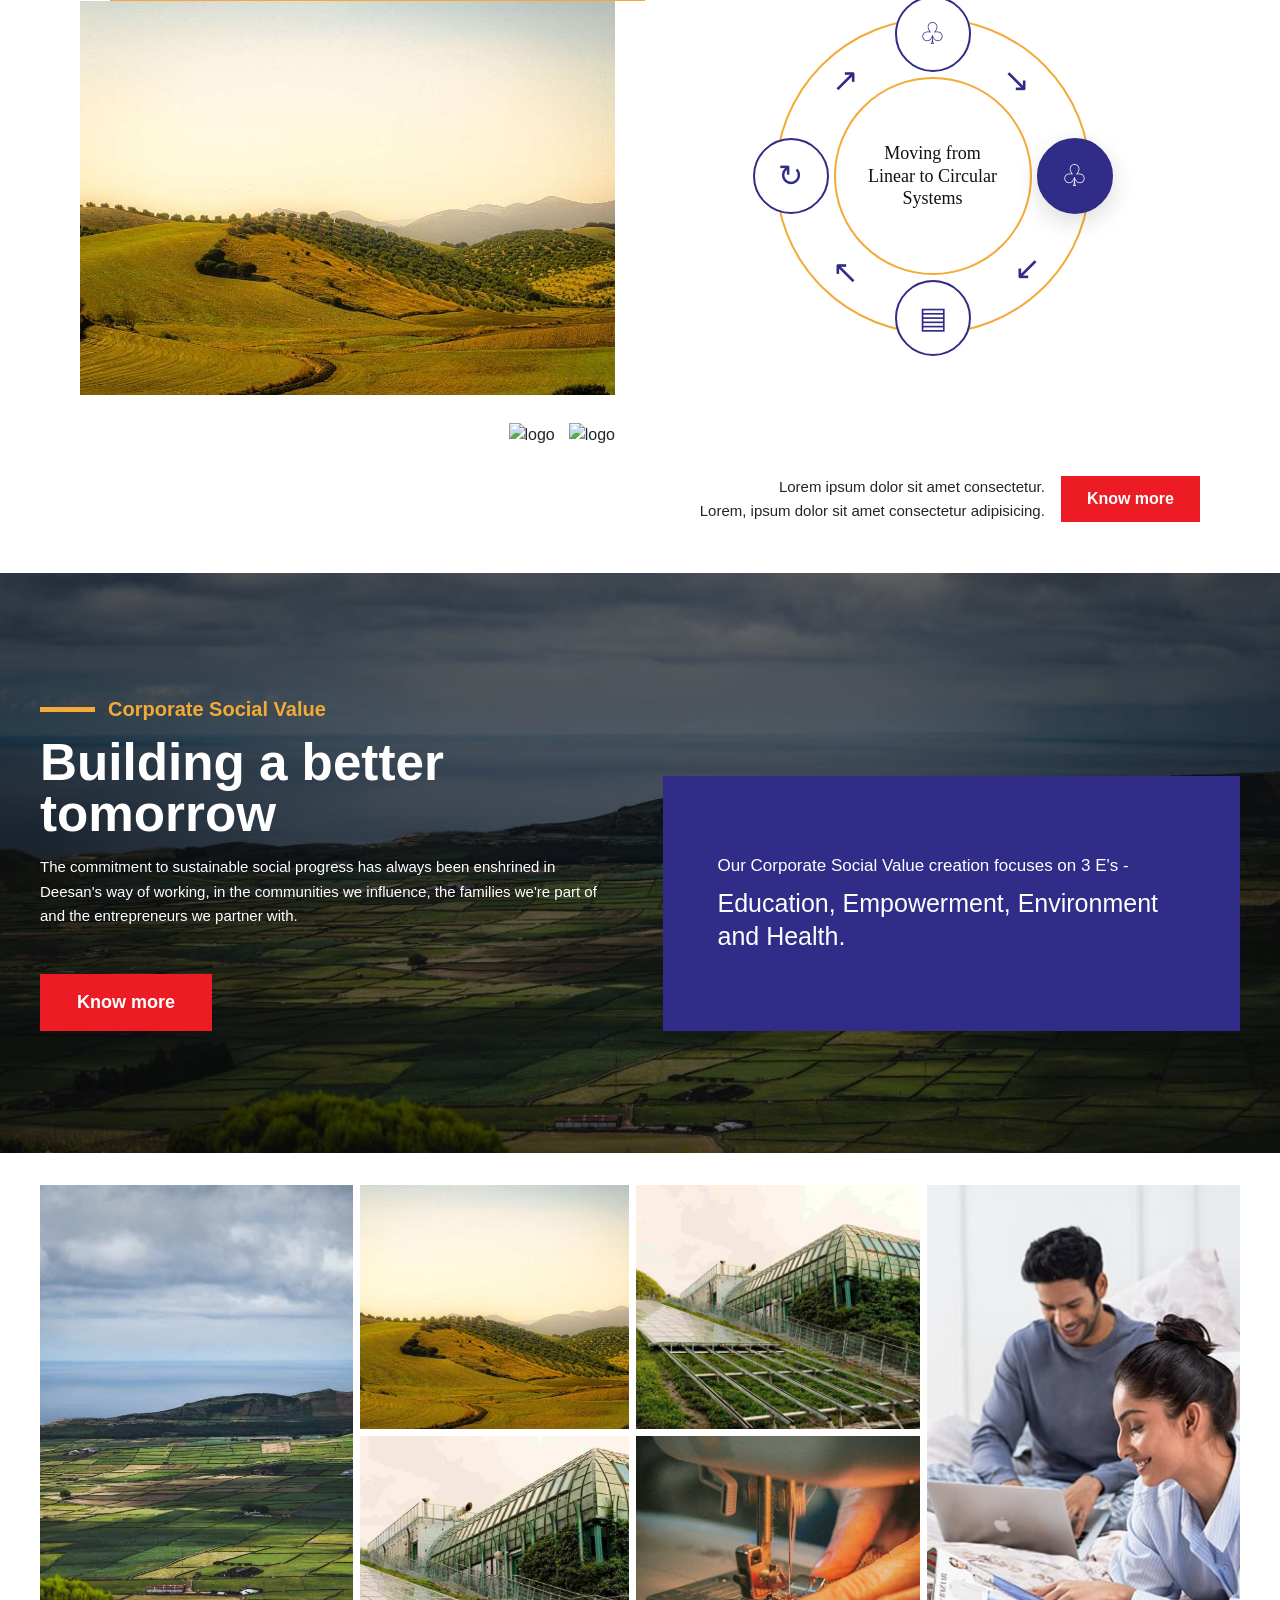
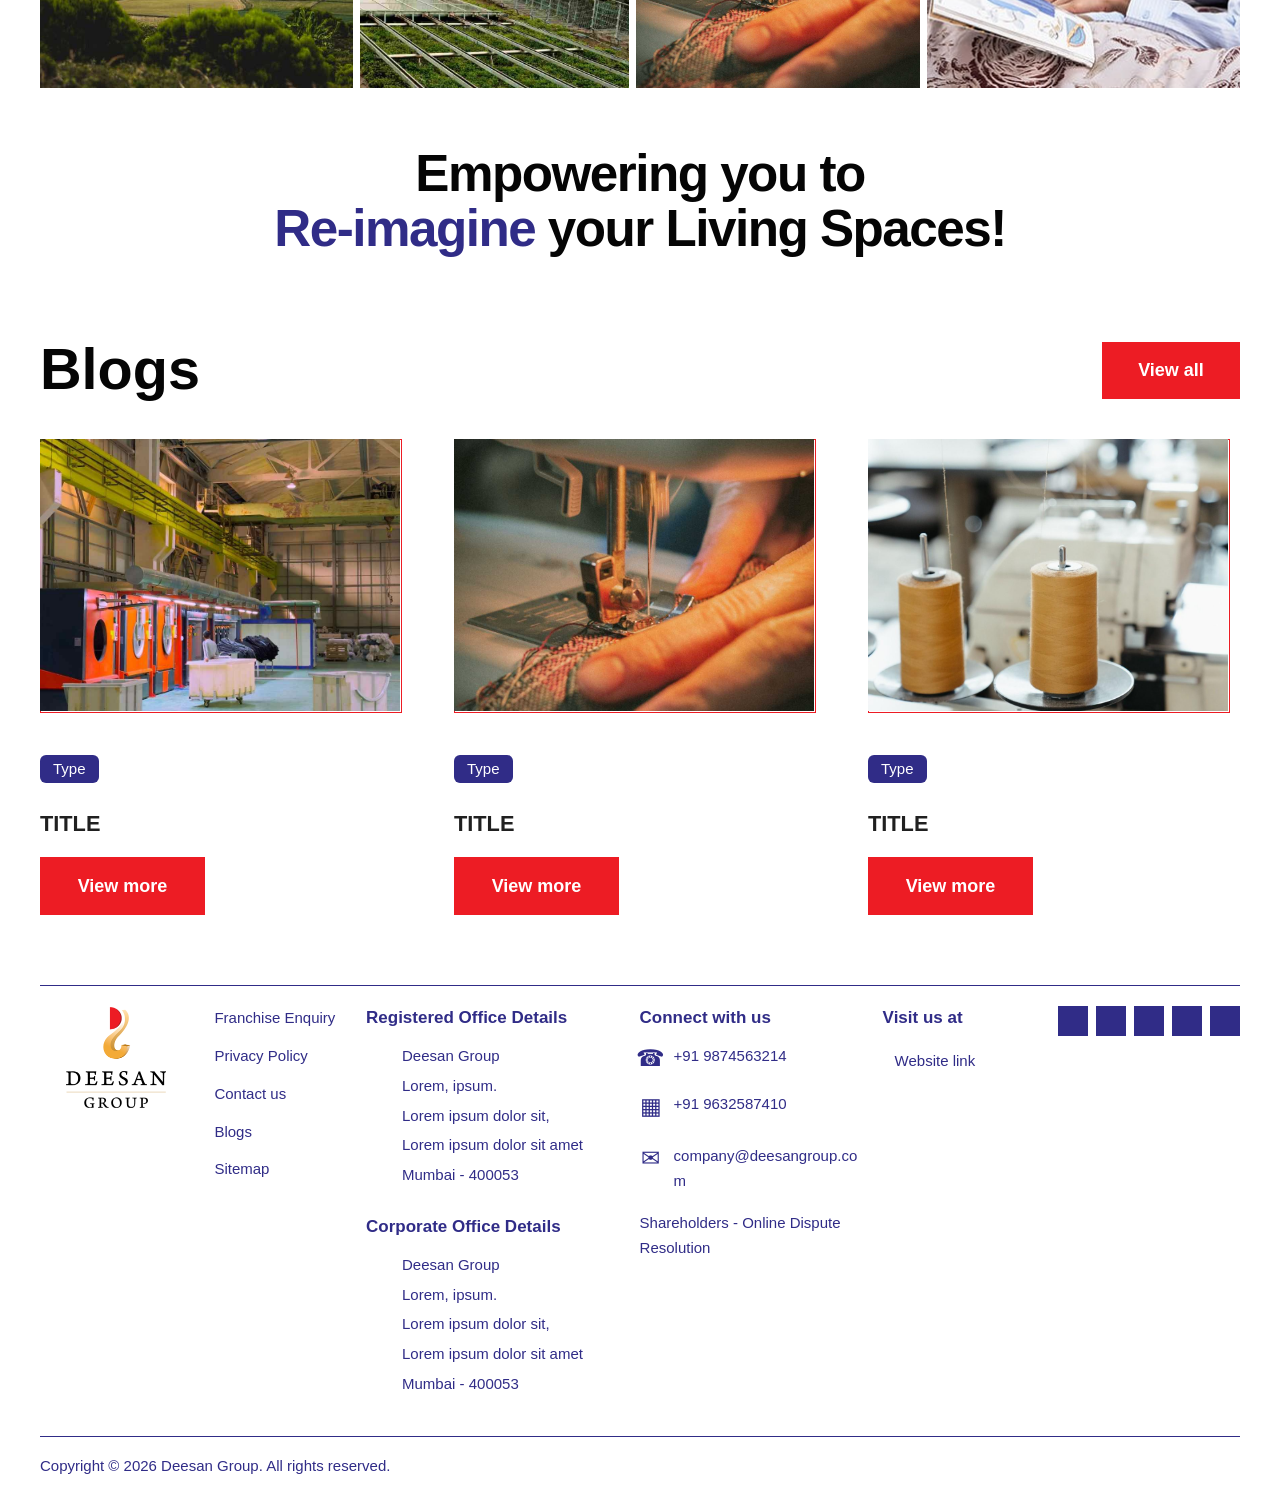
==== commit 425c66c1: "Add files via upload" ====
--- a/index.html
+++ b/index.html
@@ -47,8 +47,8 @@
             <nav class="desktop-nav">
 
                 <a href="about-us.html">OUR STORY</a>
-                <a href="#">CAPABILITIES</a>
-                <a href="#">BUSINESSES</a>
+                <a href="capabilities.html">CAPABILITIES</a>
+                <a href="businesses.html">BUSINESSES</a>
                 <a href="#">INNOVATIONS</a>
                 <a href="#">BRANDS</a>
                 <a href="#">ESG</a>
@@ -99,8 +99,8 @@
             <nav class="mobile-nav">
 
                 <a href="about-us.html">OUR STORY</a>
-                <a href="#">CAPABILITIES</a>
-                <a href="#">BUSINESSES</a>
+                <a href="capabilities.html">CAPABILITIES</a>
+                <a href="businesses.html">BUSINESSES</a>
                 <a href="#">INNOVATIONS</a>
                 <a href="#">BRANDS</a>
                 <a href="#">ESG</a>
--- a/assets/css/style.css
+++ b/assets/css/style.css
@@ -1,5 +1,5 @@
 :root {
-    --primary: #20266f;
+    --primary: #F3AA37;
     --red: #ED1C24;
     --hover-red: #c91218;
     --header-bg: #f1f4f7;
@@ -926,7 +926,7 @@
     align-items: center;
     gap: 10px;
     margin-bottom: 12px;
-    color: #e9cc91;
+    color: var(--primary);
     font-size: 17px;
     font-weight: 700;
 }
@@ -935,20 +935,20 @@
     display: inline-block;
     width: 44px;
     height: 4px;
-    background: #e9cc91;
+    background: var(--primary);
 }
 
 .about-title {
     margin: 0 0 12px;
     color: #050505;
-    font-size: clamp(36px, 3.1vw, 54px);
+    font-size: clamp(36px, 3vw, 45px);
     line-height: 0.99;
     font-weight: 750;
     letter-spacing: -1.2px;
 }
 
 .about-title span {
-    color: #302d82;
+    color: var(--red);
 }
 
 .about-content p {
@@ -1146,22 +1146,38 @@
    COMPANY STATISTICS
 ========================================= */
 
+
 .company-stats-section {
     padding: 20px 0 35px;
     background: #fff;
 }
 
+.company-stats-carousel {
+    position: relative;
+    background: #f3f3f3;
+    padding: 45px 0;
+}
+
+.company-stats-viewport {
+    overflow: hidden;
+    width: 100%;
+}
+
 .company-stats {
-    display: grid;
-    grid-template-columns: repeat(5, minmax(0, 1fr));
-    background: #f3f3f3;
-    padding: 52px 12px 43px;
+    display: flex;
+    gap: 0;
+    padding: 0;
+    transition: transform 0.5s ease;
+    will-change: transform;
 }
 
 .stat-item {
+    flex: 0 0 20%;
+    width: 20%;
     min-width: 0;
     padding: 8px 30px 0;
-    border-right: 1px solid #e8d3a2;
+    box-sizing: border-box;
+    border-right: 1px solid var(--primary);
 }
 
 .stat-item:last-child {
@@ -1172,7 +1188,7 @@
     height: 65px;
     display: flex;
     align-items: flex-start;
-    color: #302d91;
+    color: var(--red);
 }
 
 .stat-icon i {
@@ -1182,11 +1198,10 @@
 
 .stat-item h3 {
     margin: 0 0 8px;
-    color: #123777;
-    font-size: clamp(23px, 2.45vw, 43px);
+    color: var(--hover-red);
+    font-size: 23px;
     font-weight: 700;
-    line-height: 1.15;
-    white-space: nowrap;
+    line-height: 1.2;
 }
 
 .stat-item p {
@@ -1195,69 +1210,78 @@
     font-size: 16px;
     line-height: 1.4;
 }
-
-
-
-/* =========================================
-   LAPTOP
-========================================= */
-
-@media (max-width: 1200px) {
+.stats-arrow {
+    position: absolute;
+    top: 50%;
+    transform: translateY(-50%);
+    z-index: 2;
+    display: flex;
+    align-items: center;
+    justify-content: center;
+    width: 36px;
+    height: 36px;
+    border: none;
+    border-radius: 50%;
+    background: var(--primary);
+    color: #fff;
+    cursor: pointer;
+}
+
+.stats-prev {
+    left: -50px;
+}
+
+.stats-next {
+    right: -50px;
+}
+
+/* Tablet and mobile carousel */
+@media (max-width: 991px) {
+    .company-stats-carousel {
+        padding: 35px 38px;
+    }
+
+    .company-stats-viewport {
+        width: 100%;
+    }
+
     .company-stats {
-        padding: 38px 8px;
+        display: flex;
+        padding: 30px 0;
+        gap: 0;
+        transition: transform 0.5s ease;
+        will-change: transform;
     }
 
     .stat-item {
-        padding: 8px 18px 0;
+         flex-basis: 33.3333%;
+        width: 33.3333%;
+        padding: 8px 18px;
+    }
+
+    .stat-item:last-child {
+        border-right: 1px solid var(--primary);
     }
 
     .stat-icon {
-        height: 57px;
+        height: 55px;
     }
 
     .stat-icon i {
-        font-size: 37px;
+        font-size: 36px;
     }
 
     .stat-item h3 {
-        font-size: clamp(21px, 2.4vw, 30px);
+        font-size: 21px;
         white-space: normal;
     }
 
     .stat-item p {
         font-size: 14px;
     }
-}
-
-/* =========================================
-   TABLET
-========================================= */
-
-@media (max-width: 991px) {
-    .company-stats {
-        grid-template-columns: repeat(3, minmax(0, 1fr));
-        padding: 30px 12px;
-        row-gap: 28px;
-    }
-
-    .stat-item {
-        padding: 8px 22px 8px;
-    }
-
-    .stat-item:nth-child(3) {
-        border-right: none;
-    }
-
-    .stat-item:nth-child(4) {
-        border-right: 1px solid #e8d3a2;
-    }
-
-    .stat-item h3 {
-        font-size: clamp(23px, 3vw, 32px);
-    }
-
-    .stat-item p {
-        font-size: 14px;
+
+    .stats-arrow {
+        display: flex;
     }
 
     .desktop-only {
@@ -1265,48 +1289,30 @@
     }
 }
 
-/* =========================================
-   MOBILE
-========================================= */
-
+/* Mobile */
 @media (max-width: 575px) {
     .company-stats-section {
         padding: 15px 0 25px;
+    }
+
+    .company-stats-carousel {
+        padding: 0 36px;
+    }
+
+    .company-stats {
+        padding: 25px 0;
+    }
+
+    .stat-item {
+        flex-basis: 100%;
+        width: 100%;
+        padding: 20px 12px;
         text-align: center;
-
-    }
-
-    .company-stats {
-        grid-template-columns: repeat(1, minmax(0, 1fr));
-        padding: 25px 12px;
-        row-gap: 22px;
-    }
-
-    .stat-item {
-        padding: 8px 13px 15px;
-    }
-
-    .stat-item:nth-child(odd) {
-        border-bottom: 1px solid #e8d3a2;
         border-right: none;
     }
 
-    .stat-item:nth-child(even) {
+    .stat-item:last-child {
         border-right: none;
-        border-bottom: 1px solid #e8d3a2;
-    }
-
-    /* Last item centered across the row */
-    .stat-item:last-child {
-        grid-column: 1 / -1;
-        border-right: none;
-        /* border-top: 1px solid #e8d3a2; */
-        padding-top: 22px;
-        text-align: center;
-    }
-
-    .stat-item:last-child .stat-icon {
-        justify-content: center;
     }
 
     .stat-icon {
@@ -1320,8 +1326,6 @@
 
     .stat-item h3 {
         font-size: clamp(21px, 5.5vw, 28px);
-        white-space: normal;
-        overflow-wrap: anywhere;
     }
 
     .stat-item p {
@@ -1329,17 +1333,22 @@
         line-height: 1.5;
     }
 
-
-}
-
-/* Very small screens */
+    .stats-arrow {
+        width: 30px;
+        height: 30px;
+        font-size: 14px;
+    }
+
+    .stats-prev {
+        left: 3px;
+    }
+
+    .stats-next {
+        right: 3px;
+    }
+}
 
 @media (max-width: 360px) {
-    .stat-item {
-        padding-right: 8px;
-        padding-left: 8px;
-    }
-
     .stat-item h3 {
         font-size: 20px;
     }
@@ -1349,6 +1358,11 @@
     }
 }
 
+@media (prefers-reduced-motion: reduce) {
+    .company-stats {
+        transition: none;
+    }
+}
 
 /* =========================================
    OUR BUSINESSES SECTION
@@ -1375,12 +1389,12 @@
     width: 44px;
     height: 4px;
     margin: 0 auto 10px;
-    background: #e8d3a2;
+    background: var(--primary);
 }
 
 .businesses-eyebrow {
     margin: 0 0 10px;
-    color: #e8d3a2;
+    color: var(--primary);
     font-size: 17px;
     font-weight: 700;
 }
@@ -1772,7 +1786,7 @@
 
 .innovations-section {
     --innovation-blue: #302d82;
-    --innovation-gold: #e9d09a;
+    --innovation-gold: var(--primary);
     --innovation-red: #ED1C24;
 
     width: 100%;
@@ -1821,7 +1835,7 @@
 
     margin-bottom: 20px;
 
-    color: var(--innovation-gold);
+    color: var(--primary);
     font-size: 20px;
     font-weight: 700;
     line-height: 1.3;
@@ -1834,7 +1848,7 @@
     width: 55px;
     height: 5px;
 
-    background: var(--innovation-gold);
+    background: var(--primary);
 }
 
 .innovations-subtitle {
@@ -2517,7 +2531,7 @@
     width: 55px;
     height: 5px;
     margin-bottom: 12px;
-    background: #e9d09a;
+    background: var(--primary);
 }
 
 .brand-portfolio-title h2 {
@@ -3014,12 +3028,12 @@
     display: block;
     width: 44px;
     height: 4px;
-    background: #efd39c;
+    background: var(--primary);
     margin: 0 auto 10px;
 }
 
 .sustainable-heading p {
-    color: #efd39c;
+    color: var(--primary);
     font-size: 16px;
     font-weight: 700;
     margin: 0 0 4px;
@@ -3069,7 +3083,7 @@
     left: 30px;
     right: -30px;
     min-height: 108px;
-    border: 1px solid #efd39c;
+    border: 1px solid var(--primary);
     display: flex;
     align-items: flex-start;
     justify-content: flex-end;
@@ -3160,7 +3174,7 @@
 .circle-ring {
     position: absolute;
     inset: 22px;
-    border: 2px solid #efd39c;
+    border: 2px solid var(--primary);
     border-radius: 50%;
     pointer-events: none;
 }
@@ -3172,7 +3186,7 @@
     width: 55%;
     aspect-ratio: 1;
     transform: translate(-50%, -50%);
-    border: 2px solid #efd39c;
+    border: 2px solid var(--primary);
     border-radius: 50%;
     display: flex;
     align-items: center;
@@ -3597,12 +3611,12 @@
     display: block;
     width: 55px;
     height: 5px;
-    background: #efd39c;
+    background: var(--primary);
     flex-shrink: 0;
 }
 
 .social-value-label p {
-    color: #efd39c;
+    color: var(--primary);
     font-size: 20px;
     font-weight: 700;
     margin: 0;
@@ -4858,3 +4872,3467 @@
         gap: 9px;
     }
 }
+
+
+
+/* =====================================
+   ABOUT US BANNER
+===================================== */
+
+.abt-banner {
+    position: relative;
+    width: 100%;
+    height: clamp(320px, 30vw, 570px);
+    overflow: hidden;
+    background: #17212b;
+}
+
+/* Desktop and mobile image containers */
+.abt-banner .d-banner,
+.abt-banner .m-banner {
+    position: absolute;
+    inset: 0;
+    width: 100%;
+    height: 100%;
+}
+
+.abt-banner .d-banner img,
+.abt-banner .m-banner img {
+    display: block;
+    width: 100%;
+    height: 100%;
+    object-fit: cover;
+    object-position: center;
+}
+
+/* Desktop image visible by default */
+.abt-banner .d-banner {
+    display: block;
+}
+
+.abt-banner .m-banner {
+    display: none;
+}
+
+/* Dark overlay */
+.abt-banner::after {
+    content: "";
+    position: absolute;
+    inset: 0;
+    background: rgba(0, 0, 0, 0.42);
+    z-index: 1;
+    pointer-events: none;
+}
+
+/* Breadcrumb and heading */
+.abt-banner-overlay {
+    position: absolute;
+    inset: 0;
+    z-index: 2;
+    display: flex;
+    flex-direction: column;
+    align-items: center;
+    justify-content: center;
+    text-align: center;
+    padding: 24px;
+    color: #fff;
+}
+
+.abt-breadcrumb {
+    display: flex;
+    align-items: center;
+    justify-content: center;
+    gap: 12px;
+    margin-bottom: 12px;
+    font-size: 18px;
+    line-height: 1.5;
+    color: #fff;
+}
+
+.abt-breadcrumb a {
+    color: #fff;
+    text-decoration: none;
+    transition: opacity 0.3s ease;
+}
+
+.abt-breadcrumb a:hover {
+    opacity: 0.75;
+}
+
+.abt-breadcrumb span {
+    color: #fff;
+}
+
+.abt-banner-overlay h1 {
+    color: #fff;
+    font-size: clamp(38px, 4vw, 68px);
+    font-weight: 750;
+    line-height: 1.1;
+    margin: 0;
+}
+
+/* =====================================
+   TABLET
+===================================== */
+
+@media (max-width: 768px) {
+    .abt-banner {
+        height: 380px;
+    }
+
+    .abt-banner .d-banner img {
+        object-position: center;
+    }
+
+    .abt-breadcrumb {
+        font-size: 16px;
+        gap: 10px;
+        margin-bottom: 10px;
+    }
+
+    .abt-banner-overlay h1 {
+        font-size: clamp(36px, 6vw, 48px);
+    }
+}
+
+/* =====================================
+   MOBILE
+===================================== */
+
+@media (max-width: 550px) {
+    .abt-banner {
+        height: 320px;
+    }
+
+    .abt-banner .d-banner {
+        display: none;
+    }
+
+    .abt-banner .m-banner {
+        display: block;
+    }
+
+    .abt-banner .m-banner img {
+        object-position: center;
+    }
+
+    .abt-banner-overlay {
+        padding: 20px 16px;
+    }
+
+    .abt-breadcrumb {
+        font-size: 14px;
+        gap: 9px;
+        margin-bottom: 10px;
+    }
+
+    .abt-banner-overlay h1 {
+        font-size: clamp(32px, 9vw, 42px);
+    }
+}
+
+/* Small mobile */
+@media (max-width: 360px) {
+    .abt-banner {
+        height: 280px;
+    }
+
+    .abt-banner-overlay h1 {
+        font-size: 32px;
+    }
+}
+
+@media (prefers-reduced-motion: reduce) {
+    .abt-breadcrumb a {
+        transition: none;
+    }
+}
+
+
+
+/* ======================================
+   WELSPUN INTRO SECTION
+====================================== */
+
+.deesan-section {
+    width: 100%;
+    padding: 60px 24px 40px;
+    background: #fff;
+    box-sizing: border-box;
+    overflow: hidden;
+}
+
+.deesan-container {
+    width: 100%;
+    max-width: 1200px;
+    margin: 0 auto;
+}
+
+/* Header */
+.deesan-header {
+    display: grid;
+    grid-template-columns: 1fr 1fr;
+    align-items: center;
+    gap: 38px;
+    margin-bottom: 55px;
+}
+
+.deesan-header h2 {
+    margin: 0;
+    color: #050505;
+    font-size: clamp(36px, 4vw, 68px);
+    font-weight: 750;
+    line-height: 1.15;
+}
+
+.deesan-header h2 span {
+    color: var(--primary);
+}
+
+.deesan-intro {
+    border-left: 1px solid #222;
+    padding: 4px 0 4px 36px;
+    color: #686868;
+    font-size: clamp(18px, 1.5vw, 18px);
+    line-height: 1.7;
+}
+
+.deesan-intro a,
+.deesan-description a {
+    color: #302c87;
+    text-decoration: none;
+}
+
+.deesan-intro a:hover,
+.deesan-description a:hover {
+    text-decoration: underline;
+}
+
+/* Carousel */
+.business-carousel {
+    position: relative;
+    margin-bottom: 38px;
+}
+
+.business-carousel-controls {
+    display: flex;
+    justify-content: flex-end;
+    gap: 16px;
+    margin-bottom: 32px;
+}
+
+.business-arrow {
+    width: 24px;
+    height: 30px;
+    padding: 0;
+    border: 0;
+    background: transparent;
+    color: #c8c8c8;
+    font-size: 20px;
+    cursor: pointer;
+    transition: color 0.25s ease;
+}
+
+.business-arrow:hover {
+    color: #302c87;
+}
+
+.business-viewport {
+    width: 100%;
+    overflow: hidden;
+}
+
+.business-track {
+    --business-gap: 36px;
+    display: flex;
+    gap: var(--business-gap);
+    transition: transform 0.45s ease;
+    will-change: transform;
+}
+
+.business-track .business-card {
+    flex: 0 0 calc((100% - (3 * var(--business-gap))) / 4);
+    min-width: 0;
+    height: 180px;
+    min-height: 180px;
+    padding: 20px 12px;
+    display: flex;
+    flex-direction: column;
+    align-items: center;
+    justify-content: center;
+    box-sizing: border-box;
+    background: #f5f5f5;
+    color: #696969;
+    text-align: center;
+    text-decoration: none;
+}
+
+.business-track .business-card:hover {
+    background: #efedf9;
+    color: #302c87;
+}
+
+.business-track .business-card img {
+    width: 50px; /* Reduced from 64px */
+    height: 50px;
+    object-fit: contain;
+    margin-bottom: 8px;
+}
+
+.business-card h3 {
+    margin: 0;
+    font-size: 22px; /* Reduced text size */
+    font-weight: 400;
+    line-height: 1.3;
+}
+
+/* Description */
+.deesan-description {
+    border-left: 1px solid #222;
+    padding: 0 0 0 36px;
+}
+
+.deesan-description p {
+    margin: 0;
+    color: #111;
+    font-size: 14px;
+    line-height: 2.1;
+}
+
+/* ======================================
+   TABLET
+====================================== */
+
+@media (max-width: 1024px) {
+    .deesan-section {
+        padding: 48px 24px 35px;
+    }
+
+    .deesan-header {
+        gap: 26px;
+        margin-bottom: 40px;
+    }
+
+    .deesan-intro {
+        padding-left: 24px;
+        font-size: 19px;
+    }
+
+    .business-track {
+        --business-gap: 24px;
+    }
+
+    .business-card {
+        flex-basis: calc((100% - (2 * var(--business-gap))) / 3);
+        min-height: 100px;
+    }
+
+    .business-card h3 {
+        font-size: 23px;
+    }
+
+    .deesan-description {
+        padding-left: 24px;
+    }
+
+    .deesan-description p {
+        font-size: 16px;
+        line-height: 1.9;
+    }
+}
+
+/* ======================================
+   MOBILE / SMALL TABLET CAROUSEL
+====================================== */
+
+@media (max-width: 767px) {
+    .deesan-section {
+        padding: 38px 18px 30px;
+    }
+
+    .deesan-header {
+        grid-template-columns: 1fr;
+        gap: 20px;
+        margin-bottom: 32px;
+    }
+
+    .deesan-header h2 {
+        font-size: clamp(34px, 8vw, 48px);
+    }
+
+    .deesan-intro {
+        padding: 0 0 0 18px;
+        font-size: 17px;
+        line-height: 1.7;
+    }
+
+    .business-carousel {
+        margin-bottom: 30px;
+    }
+
+    .business-carousel-controls {
+        margin-bottom: 18px;
+        gap: 18px;
+    }
+
+    .business-track {
+        --business-gap: 16px;
+    }
+
+    .business-card {
+        flex-basis: calc((100% - var(--business-gap)) / 2);
+        min-height: 175px;
+        padding: 22px 10px;
+    }
+
+    .business-card img {
+        width: 54px;
+        height: 54px;
+    }
+
+    .business-card h3 {
+        font-size: 19px;
+    }
+
+    .deesan-description {
+        padding-left: 18px;
+    }
+
+    .deesan-description p {
+        font-size: 15px;
+        line-height: 1.9;
+    }
+}
+
+/* ======================================
+   SMALL MOBILE
+====================================== */
+
+@media (max-width: 480px) {
+    .business-track {
+        --business-gap: 14px;
+    }
+
+    .business-card {
+        flex-basis: 100%;
+        min-height: 165px;
+    }
+
+    .business-card h3 {
+        font-size: 21px;
+    }
+
+    .deesan-intro {
+        font-size: 16px;
+    }
+
+    .deesan-description p {
+        font-size: 14px;
+        line-height: 1.8;
+    }
+}
+
+/* Respect reduced-motion preference */
+@media (prefers-reduced-motion: reduce) {
+    .business-track,
+    .business-card,
+    .business-arrow {
+        transition: none;
+    }
+}
+
+
+
+/* Welspun Living Section */
+.deesan-living-section {
+    width: 100%;
+    padding: 45px 20px;
+    background: #fff;
+    box-sizing: border-box;
+    overflow: hidden;
+}
+
+.deesan-living-container {
+    width: 100%;
+    max-width: 1200px;
+    margin: 0 auto;
+}
+
+/* Heading */
+.deesan-living-heading {
+    margin-bottom: 25px;
+}
+
+.deesan-living-heading h2 {
+    margin: 0;
+    color: #000;
+    font-size: clamp(32px, 3.2vw, 54px);
+    font-weight: 700;
+    line-height: 1.15;
+}
+
+.deesan-living-heading h2 span {
+    color: var(--primary);
+}
+
+.deesan-living-heading > p {
+    margin: 5px 0 0;
+    font-size: 15px;
+    color: #222;
+}
+
+/* Two-column layout */
+.deesan-living-content {
+    display: grid;
+    grid-template-columns: minmax(0, 0.95fr) minmax(0, 1fr);
+    gap: 60px;
+    align-items: start;
+}
+
+/* Image */
+.deesan-living-image {
+    position: relative;
+    min-width: 0;
+    margin: 0 15px 15px 0;
+}
+
+.deesan-living-image::after {
+    content: "";
+    position: absolute;
+    top: 15px;
+    left: 20px;
+    right: -20px;
+    bottom: -16px;
+    border: 1px solid var(--primary);
+    z-index: 0;
+    pointer-events: none;
+}
+
+.deesan-living-image img {
+    display: block;
+    position: relative;
+    z-index: 1;
+    width: 100%;
+    aspect-ratio: 1.35 / 1;
+    object-fit: cover;
+}
+
+/* Information */
+.deesan-living-info {
+    min-width: 0;
+}
+
+.deesan-living-description {
+    border-left: 1px solid #222;
+    padding-left: 28px;
+}
+
+.deesan-living-description p,
+.deesan-living-bottom-text {
+    margin: 0 0 16px;
+    color: #111;
+    font-size: 15px;
+    line-height: 1.9;
+}
+
+/* Categories */
+.deesan-living-categories {
+    display: flex;
+    align-items: center;
+    justify-content: space-between;
+    gap: 14px;
+    margin: 30px 0;
+}
+
+.living-category {
+    display: flex;
+    align-items: center;
+    gap: 14px;
+    flex: 1 1 0;
+    min-width: 0;
+}
+
+.living-category:not(:last-child) {
+    border-right: 1px solid #ccc;
+    padding-right: 16px;
+}
+
+.living-category-icon {
+    display: flex;
+    align-items: center;
+    justify-content: center;
+    flex: 0 0 60px;
+    width: 60px;
+    height: 60px;
+    border-radius: 50%;
+    background: var(--red);
+    color: #fff;
+    font-size: 25px;
+}
+
+.living-category > span {
+    font-size: clamp(17px, 1.5vw, 25px);
+    color: #111;
+    white-space: nowrap;
+}
+
+.deesan-living-bottom-text {
+    margin-bottom: 0;
+}
+
+/* Laptop */
+@media (max-width: 1100px) {
+    .deesan-living-content {
+        gap: 35px;
+    }
+
+    .deesan-living-description {
+        padding-left: 20px;
+    }
+
+    .living-category {
+        gap: 9px;
+    }
+
+    .living-category-icon {
+        flex-basis: 50px;
+        width: 50px;
+        height: 50px;
+        font-size: 21px;
+    }
+
+    .living-category:not(:last-child) {
+        padding-right: 10px;
+    }
+}
+
+/* Tablet */
+@media (max-width: 850px) {
+    .deesan-living-section {
+        padding: 35px 24px;
+    }
+
+    .deesan-living-heading {
+        margin-bottom: 22px;
+    }
+
+    .deesan-living-content {
+        grid-template-columns: 1fr;
+        gap: 35px;
+    }
+
+    .deesan-living-image {
+        width: 100%;
+        max-width: 650px;
+        margin: 0 auto 15px;
+    }
+
+    .deesan-living-image img {
+        aspect-ratio: 1.5 / 1;
+    }
+
+    .deesan-living-info {
+        width: 100%;
+    }
+
+    .deesan-living-description {
+        padding-left: 20px;
+    }
+
+    .deesan-living-categories {
+        justify-content: flex-start;
+        gap: 25px;
+    }
+
+    .living-category {
+        flex: 0 1 auto;
+    }
+
+    .living-category > span {
+        font-size: 22px;
+    }
+}
+
+/* Mobile */
+@media (max-width: 520px) {
+    .deesan-living-section {
+        padding: 30px 16px;
+    }
+
+    .deesan-living-heading h2 {
+        font-size: clamp(29px, 7.5vw, 38px);
+    }
+
+    .deesan-living-heading > p {
+        font-size: 13px;
+    }
+
+    .deesan-living-content {
+        gap: 28px;
+    }
+
+    .deesan-living-image img {
+        aspect-ratio: 1.2 / 1;
+    }
+
+    .deesan-living-description {
+        padding-left: 14px;
+    }
+
+    .deesan-living-description p,
+    .deesan-living-bottom-text {
+        font-size: 14px;
+        line-height: 1.8;
+    }
+
+    .deesan-living-categories {
+        display: grid;
+        grid-template-columns: 1fr;
+        gap: 16px;
+        margin: 24px 0;
+    }
+
+    .living-category {
+        width: 100%;
+        gap: 14px;
+    }
+
+    .living-category:not(:last-child) {
+        border-right: none;
+        padding-right: 0;
+    }
+
+    .living-category-icon {
+        flex-basis: 48px;
+        width: 48px;
+        height: 48px;
+        font-size: 20px;
+    }
+
+    .living-category > span {
+        font-size: 18px;
+    }
+}
+
+
+/* Our Competitive Strengths */
+.competitive-strengths {
+    position: relative;
+    width: 100%;
+    padding: 42px 20px 36px;
+    color: #fff;
+    background:
+        linear-gradient(rgba(20, 19, 17, 0.68), rgba(20, 19, 17, 0.68)),
+        url("../images/banner-3.jpg") center center / cover no-repeat;
+    box-sizing: border-box;
+    overflow: hidden;
+}
+
+.strengths-container {
+    width: 100%;
+    max-width: 1200px;
+    margin: 0 auto;
+}
+
+/* Heading */
+.strengths-heading {
+    display: flex;
+    align-items: center;
+    gap: 20px;
+    margin-bottom: 42px;
+}
+
+.strengths-heading > i {
+    font-size: 76px;
+    color: #fff;
+    flex-shrink: 0;
+}
+
+.strengths-heading h2 {
+    margin: 0;
+    font-size: clamp(32px, 4vw, 62px);
+    line-height: 1.15;
+    font-weight: 700;
+    color: #fff;
+}
+
+/* Two-column layout */
+.strengths-grid {
+    display: grid;
+    grid-template-columns: repeat(2, minmax(0, 1fr));
+    column-gap: 40px;
+    align-items: start;
+}
+
+.strengths-list {
+    display: flex;
+    flex-direction: column;
+    gap: 14px;
+    list-style: none;
+    padding: 0;
+    margin: 0;
+}
+
+.strengths-list li {
+    display: grid;
+    grid-template-columns: 20px minmax(0, 1fr);
+    align-items: start;
+    column-gap: 20px;
+    font-size: 16px;
+    line-height: 1.65;
+    font-weight: 400;
+}
+
+.strengths-list li > i {
+    font-size: 16px;
+    margin-top: 6px;
+    color: #fff;
+}
+
+/* Tablet */
+@media (max-width: 991px) {
+    .competitive-strengths {
+        padding: 38px 24px;
+        background-position: center;
+    }
+
+    .strengths-heading {
+        gap: 16px;
+        margin-bottom: 32px;
+    }
+
+    .strengths-heading > i {
+        font-size: 58px;
+    }
+
+    .strengths-grid {
+        column-gap: 28px;
+    }
+
+    .strengths-list li {
+        grid-template-columns: 18px minmax(0, 1fr);
+        column-gap: 12px;
+        font-size: 15px;
+        line-height: 1.6;
+    }
+
+    .strengths-list {
+        gap: 16px;
+    }
+}
+
+/* Mobile */
+@media (max-width: 767px) {
+    .competitive-strengths {
+        padding: 32px 20px;
+        background-position: center;
+    }
+
+    .strengths-heading {
+        align-items: flex-start;
+        gap: 14px;
+        margin-bottom: 28px;
+    }
+
+    .strengths-heading > i {
+        font-size: 42px;
+        margin-top: 3px;
+    }
+
+    .strengths-heading h2 {
+        font-size: clamp(28px, 6vw, 40px);
+    }
+
+    .strengths-grid {
+        grid-template-columns: 1fr;
+        row-gap: 16px;
+    }
+
+    .strengths-list {
+        gap: 16px;
+    }
+
+    .strengths-list li {
+        grid-template-columns: 18px minmax(0, 1fr);
+        column-gap: 12px;
+        font-size: 15px;
+        line-height: 1.65;
+    }
+}
+
+/* Small mobile */
+@media (max-width: 400px) {
+    .competitive-strengths {
+        padding: 28px 16px;
+    }
+
+    .strengths-heading {
+        gap: 10px;
+    }
+
+    .strengths-heading > i {
+        font-size: 34px;
+    }
+
+    .strengths-heading h2 {
+        font-size: 27px;
+    }
+
+    .strengths-list li {
+        font-size: 14px;
+        column-gap: 10px;
+    }
+}
+
+
+/* Our Values Section */
+.our-values-section {
+    width: 100%;
+    padding: 40px 24px 55px;
+    background: #fff;
+    box-sizing: border-box;
+    overflow: hidden;
+}
+
+.values-container {
+    width: 100%;
+    max-width: 1260px;
+    margin: 0 auto;
+}
+
+/* Header */
+.values-header {
+    display: grid;
+    grid-template-columns: 1fr 1fr;
+    align-items: center;
+    gap: 32px;
+    margin-bottom: 72px;
+}
+
+.values-header h2 {
+    margin: 0;
+    color: #000;
+    font-size: clamp(36px, 4vw, 62px);
+    line-height: 1.15;
+    font-weight: 700;
+}
+
+.values-header h2 span {
+    color: #302c87;
+}
+
+.values-header > p {
+    margin: 0;
+    padding-left: 32px;
+    border-left: 1px solid #222;
+    color: #111;
+    font-size: 17px;
+    line-height: 2;
+}
+
+/* Cards grid */
+.values-grid {
+    display: grid;
+    grid-template-columns: repeat(2, minmax(0, 1fr));
+    gap: 34px 32px;
+}
+
+.value-card {
+    display: flex;
+    align-items: center;
+    gap: 28px;
+    min-height: 143px;
+    padding: 24px 26px;
+    background: #f5f5f5;
+    box-sizing: border-box;
+    transition: background 0.3s ease;
+}
+
+.value-card:hover {
+    background: #f0eff8;
+}
+
+.value-icon {
+    flex: 0 0 70px;
+    display: flex;
+    justify-content: center;
+    align-items: center;
+    color: #302c87;
+}
+
+.value-icon i {
+    font-size: 48px;
+    line-height: 1;
+}
+
+.value-content {
+    min-width: 0;
+}
+
+.value-content h3 {
+    margin: 0 0 8px;
+    color: #111;
+    font-size: clamp(25px, 2.2vw, 36px);
+    line-height: 1.2;
+    font-weight: 400;
+}
+
+.value-content p {
+    margin: 0;
+    color: #686868;
+    font-size: 16px;
+    line-height: 1.6;
+}
+
+/* Tablet */
+@media (max-width: 991px) {
+    .our-values-section {
+        padding: 35px 24px 45px;
+    }
+
+    .values-header {
+        gap: 24px;
+        margin-bottom: 45px;
+    }
+
+    .values-header > p {
+        padding-left: 22px;
+        font-size: 15px;
+        line-height: 1.8;
+    }
+
+    .values-grid {
+        gap: 22px;
+    }
+
+    .value-card {
+        gap: 18px;
+        min-height: 125px;
+        padding: 20px;
+    }
+
+    .value-icon {
+        flex-basis: 55px;
+    }
+
+    .value-icon i {
+        font-size: 38px;
+    }
+
+    .value-content h3 {
+        font-size: 27px;
+    }
+
+    .value-content p {
+        font-size: 14px;
+    }
+}
+
+/* Mobile */
+@media (max-width: 767px) {
+    .our-values-section {
+        padding: 32px 18px 40px;
+    }
+
+    .values-header {
+        grid-template-columns: 1fr;
+        gap: 18px;
+        margin-bottom: 30px;
+    }
+
+    .values-header h2 {
+        font-size: clamp(34px, 8vw, 46px);
+    }
+
+    .values-header > p {
+        padding-left: 16px;
+        font-size: 15px;
+        line-height: 1.7;
+    }
+
+    .values-grid {
+        grid-template-columns: 1fr;
+        gap: 16px;
+    }
+
+    .value-card {
+        min-height: 115px;
+        gap: 20px;
+        padding: 20px;
+    }
+
+    .value-icon {
+        flex-basis: 55px;
+    }
+
+    .value-icon i {
+        font-size: 38px;
+    }
+
+    .value-content h3 {
+        font-size: 27px;
+    }
+
+    .value-content p {
+        font-size: 14px;
+        line-height: 1.5;
+    }
+}
+
+/* Small mobile */
+@media (max-width: 380px) {
+    .our-values-section {
+        padding-right: 14px;
+        padding-left: 14px;
+    }
+
+    .value-card {
+        gap: 14px;
+        padding: 16px;
+    }
+
+    .value-icon {
+        flex-basis: 42px;
+    }
+
+    .value-icon i {
+        font-size: 32px;
+    }
+
+    .value-content h3 {
+        font-size: 23px;
+    }
+
+    .value-content p {
+        font-size: 13px;
+    }
+}
+
+/* Our Heritage Section */
+.heritage-section {
+    width: 100%;
+    padding: 40px 20px 55px;
+    background: #fff;
+}
+
+.heritage-container {
+    width: 100%;
+    max-width: 1200px;
+    margin: 0 auto;
+}
+
+.heritage-heading {
+    margin: 0 0 28px;
+    font-size: clamp(36px, 4vw, 62px);
+    line-height: 1.15;
+    font-weight: 700;
+    color: #000;
+}
+
+.heritage-heading span {
+    color: #302d83;
+}
+
+.heritage-content {
+    display: grid;
+    grid-template-columns: 1fr 1fr;
+    gap: 44px;
+    align-items: stretch;
+}
+
+/* Video */
+.heritage-video {
+    position: relative;
+    width: 100%;
+    aspect-ratio: 1.43 / 1;
+    overflow: hidden;
+}
+
+.heritage-video img {
+    display: block;
+    width: 100%;
+    height: 100%;
+    object-fit: cover;
+}
+
+.heritage-play-btn {
+    position: absolute;
+    top: 50%;
+    left: 50%;
+    transform: translate(-50%, -50%);
+    width: 80px;
+    height: 80px;
+    display: flex;
+    justify-content: center;
+    align-items: center;
+    border: none;
+    border-radius: 50%;
+    background: #ff7017;
+    color: #fff;
+    font-size: 23px;
+    cursor: pointer;
+    transition: background 0.3s ease, transform 0.3s ease;
+}
+
+.heritage-play-btn:hover {
+    background: #302d83;
+    transform: translate(-50%, -50%) scale(1.08);
+}
+
+/* Text */
+.heritage-text {
+    padding-left: 32px;
+    border-left: 1px solid #222;
+    color: #111;
+    font-size: 16px;
+    line-height: 2.05;
+}
+
+.heritage-text p {
+    margin: 0 0 20px;
+}
+
+.heritage-text p:last-child {
+    margin-bottom: 0;
+}
+
+/* Tablet */
+@media (max-width: 991px) {
+    .heritage-section {
+        padding: 35px 24px 45px;
+    }
+
+    .heritage-heading {
+        margin-bottom: 24px;
+    }
+
+    .heritage-content {
+        grid-template-columns: 1fr;
+        gap: 30px;
+    }
+
+    .heritage-video {
+        max-width: 700px;
+        margin: 0 auto;
+        aspect-ratio: 16 / 9;
+    }
+
+    .heritage-text {
+        padding-left: 22px;
+        font-size: 15px;
+        line-height: 1.9;
+    }
+}
+
+/* Mobile */
+@media (max-width: 575px) {
+    .heritage-section {
+        padding: 28px 18px 35px;
+    }
+
+    .heritage-heading {
+        font-size: 36px;
+        margin-bottom: 20px;
+    }
+
+    .heritage-content {
+        gap: 24px;
+    }
+
+    .heritage-video {
+        aspect-ratio: 4 / 3;
+    }
+
+    .heritage-play-btn {
+        width: 60px;
+        height: 60px;
+        font-size: 18px;
+    }
+
+    .heritage-text {
+        padding-left: 15px;
+        font-size: 14px;
+        line-height: 1.8;
+    }
+
+    .heritage-text p {
+        margin-bottom: 16px;
+    }
+}
+
+
+
+/* Global Presence */
+.global-presence {
+    width: 100%;
+    padding-bottom: 25px;
+    background: #fff;
+}
+
+.global-presence-top {
+    background: #f6f6f6;
+    padding: 55px 20px 90px;
+}
+
+.global-container {
+    max-width: 1300px;
+    margin: 0 auto;
+    display: grid;
+    grid-template-columns: 0.8fr 1.4fr;
+    align-items: center;
+    gap: 45px;
+}
+
+.global-info h2 {
+    margin: 0 0 12px;
+    color: #000;
+    font-size: clamp(36px, 3.5vw, 62px);
+    font-weight: 700;
+    line-height: 1.15;
+}
+
+.global-info h2 span {
+    color: #302d83;
+}
+
+.global-info p {
+    margin: 0;
+    font-size: 16px;
+    line-height: 2.05;
+    color: #111;
+}
+
+.global-info p strong {
+    color: #302d83;
+}
+
+/* Legend */
+.map-legend {
+    display: grid;
+    grid-template-columns: 1fr 1.5fr;
+    gap: 20px 14px;
+    margin-top: 42px;
+    font-size: 14px;
+}
+
+.map-legend > div {
+    display: flex;
+    align-items: center;
+    gap: 8px;
+}
+
+.legend-dot {
+    width: 13px;
+    height: 13px;
+    border-radius: 50%;
+    flex-shrink: 0;
+}
+
+/* Map */
+.global-map {
+    position: relative;
+    width: 100%;
+}
+
+.global-map > img {
+    display: block;
+    width: 100%;
+    height: auto;
+    object-fit: contain;
+}
+
+
+
+/* Logo Carousel */
+.global-logos-container {
+    position: relative;
+    max-width: 1300px;
+    margin: -62px auto 0;
+    padding: 0 20px;
+    overflow: hidden;
+}
+
+.global-logos {
+    display: flex;
+    gap: 30px;
+    transition: transform 0.5s ease;
+    will-change: transform;
+}
+
+.global-logo-card {
+    flex: 0 0 calc((100% - 120px) / 5);
+    height: 138px;
+    min-width: 0;
+    padding: 18px;
+    display: flex;
+    align-items: center;
+    justify-content: center;
+    background: #fff;
+    border: 1px solid #e9e9e9;
+    box-sizing: border-box;
+}
+
+.global-logo-card img {
+    display: block;
+    max-width: 100%;
+    max-height: 100%;
+    width: auto;
+    height: auto;
+    object-fit: contain;
+}
+
+/* Carousel Arrows */
+.global-logo-controls {
+    display: flex;
+    justify-content: center;
+    gap: 20px;
+    margin-top: 42px;
+}
+
+.global-logo-controls button {
+    display: flex;
+    align-items: center;
+    justify-content: center;
+    width: 24px;
+    height: 28px;
+    padding: 0;
+    border: none;
+    background: transparent;
+    color: #ccc;
+    font-size: 21px;
+    cursor: pointer;
+    transition: color 0.3s ease;
+}
+
+.global-logo-controls button:hover {
+    color: #302d83;
+}
+
+/* Tablet */
+@media (max-width: 991px) {
+    .global-presence-top {
+        padding: 45px 24px 85px;
+    }
+
+    .global-container {
+        grid-template-columns: 1fr;
+        gap: 35px;
+        
+    }
+
+    .global-info {
+        max-width: 650px;
+    }
+
+    .map-legend {
+        max-width: 500px;
+        margin-top: 28px;
+    }
+
+    .global-map {
+        max-width: 800px;
+        margin: 0 auto;
+    }
+
+    .global-logos-container {
+        margin-top: -55px;
+    }
+
+    .global-logos {
+        grid-template-columns: repeat(3, minmax(0, 1fr));
+        gap: 16px;
+    }
+
+    .global-logo-card {
+        height: 120px;
+    }
+
+    /* Carousel behavior on tablet */
+    .global-logos {
+        display: flex;
+        overflow-x: auto;
+        scroll-snap-type: x mandatory;
+        scrollbar-width: none;
+        scroll-behavior: smooth;
+    }
+
+    .global-logos::-webkit-scrollbar {
+        display: none;
+    }
+
+    .global-logo-card {
+        flex: 0 0 calc((100% - 32px) / 3);
+        scroll-snap-align: start;
+    }
+
+    .global-logo-controls {
+        margin-top: 28px;
+    }
+}
+
+/* Mobile */
+@media (max-width: 575px) {
+    .global-presence-top {
+        padding: 32px 18px 75px;
+    }
+
+    .global-container {
+        gap: 28px;
+    }
+
+    .global-info h2 {
+        font-size: 36px;
+    }
+
+    .global-info p {
+        font-size: 14px;
+        line-height: 1.8;
+    }
+
+    .map-legend {
+        grid-template-columns: 1fr 1fr;
+        gap: 16px 10px;
+        margin-top: 25px;
+        font-size: 12px;
+    }
+
+    .legend-dot {
+        width: 10px;
+        height: 10px;
+    }
+
+    .global-map {
+        width: 100%;
+    }
+
+
+    .global-logos-container {
+        margin-top: -45px;
+        padding: 0 18px;
+    }
+
+    .global-logos {
+        gap: 14px;
+    }
+
+    .global-logo-card {
+        flex-basis: 100%;
+        height: 115px;
+        padding: 14px;
+    }
+
+    .global-logo-controls {
+        margin-top: 22px;
+    }
+}
+
+
+/* Awards Section */
+.awards-section {
+    padding: 55px 20px 35px;
+    background: #fff;
+
+    
+}
+
+.awards-container {
+    max-width: 1200px;
+    margin: 0 auto;
+    border-top: 1px solid #ccc;
+    padding-top: 40px;
+}
+
+.awards-heading {
+    font-size: clamp(32px, 3.2vw, 52px);
+    font-weight: 700;
+    line-height: 1.2;
+    margin: 0 0 40px;
+    color: #000;
+}
+
+.awards-heading span {
+    color: var(--primary);
+}
+
+/* Desktop grid */
+.awards-grid {
+    display: flex;
+    gap: 20px;
+    overflow: hidden;
+    width: 100%;
+    align-items: stretch;
+}
+
+/* Four cards visible on desktop */
+.award-card {
+    flex: 0 0 calc((100% - 60px) / 4);
+    min-width: 0;
+    box-sizing: border-box;
+    padding: 16px 15px;
+    background: #f5f5f5;
+    color: #6d6d6d;
+    transition: background-color 0.3s ease, color 0.3s ease;
+    cursor: pointer;
+}
+
+.award-card .award-icon,
+.award-card h3,
+.award-card p {
+    transition: color 0.3s ease;
+}
+
+.award-card:hover {
+    background-color: var(--hover-red);
+    color: #fff;
+}
+.award-card:hover .award-icon,
+.award-card:hover h3,
+.award-card:hover p {
+    color: #fff;
+}
+/* Keep card content styling */
+.award-card .award-icon {
+    display: block;
+    font-size: 42px;
+    margin-bottom: 16px;
+    color: #858585;
+}
+
+.award-card h3 {
+    font-size: 21px;
+    font-weight: 400;
+    line-height: 1.25;
+    margin: 0 0 14px;
+}
+
+.award-card p {
+    font-size: 14px;
+    line-height: 1.6;
+    margin: 0;
+}
+
+/* Navigation */
+.awards-navigation {
+    display: flex;
+    justify-content: flex-end;
+    gap: 12px;
+    margin-top: 25px;
+}
+
+.awards-navigation button {
+    border: 0;
+    background: transparent;
+    color: #c9c9c9;
+    font-size: 20px;
+    cursor: pointer;
+    padding: 4px;
+}
+
+.awards-navigation button:hover {
+    color: var(--primary);
+}
+
+/* Tablet */
+@media (max-width: 991px) {
+    .awards-section {
+        padding: 45px 20px 30px;
+    }
+
+     .awards-grid {
+        gap: 16px;
+    }
+
+    .award-card {
+        flex-basis: calc((100% - 16px) / 2);
+    }
+
+    .awards-heading {
+        margin-bottom: 30px;
+    }
+}
+
+/* Mobile carousel */
+@media (max-width: 575px) {
+    .awards-section {
+        padding: 35px 16px 25px;
+        overflow: hidden;
+    }
+
+    .awards-heading {
+        font-size: 32px;
+        margin-bottom: 25px;
+    }
+
+    .awards-grid {
+        display: flex;
+        gap: 15px;
+        overflow-x: auto;
+        scroll-snap-type: x mandatory;
+        scroll-behavior: smooth;
+        scrollbar-width: none;
+        -webkit-overflow-scrolling: touch;
+    }
+
+    .awards-grid::-webkit-scrollbar {
+        display: none;
+    }
+
+    .award-card {
+        flex: 0 0 100%;
+        scroll-snap-align: start;
+        padding: 22px 18px;
+        min-height: 230px;
+    }
+
+    .award-icon {
+        font-size: 40px;
+        margin-bottom: 14px;
+    }
+
+    .award-card h3 {
+        font-size: 21px;
+    }
+
+    .award-card p {
+        font-size: 14px;
+    }
+
+    .awards-navigation {
+        margin-top: 18px;
+    }
+}
+
+/* About us - management section  */
+.management-section {
+    padding: 45px 20px 60px;
+    background: #fff;
+    overflow: hidden;
+}
+
+.management-container {
+    max-width: 1200px;
+    margin: auto;
+    border-top: 1px solid #ccc;
+    padding-top: 45px;
+}
+
+.management-heading {
+    margin: 0;
+    font-size: clamp(34px, 4vw, 60px);
+    line-height: 1.15;
+    font-weight: 700;
+}
+
+.management-heading span {
+    color: var(--primary);
+}
+
+.management-subtitle {
+    margin: 8px 0 0;
+    font-size: 16px;
+}
+
+.team-navigation {
+    display: flex;
+    justify-content: flex-end;
+    gap: 15px;
+    margin: 16px 0 30px;
+}
+
+.team-navigation button {
+    border: 0;
+    background: transparent;
+    color: #ccc;
+    font-size: 22px;
+    cursor: pointer;
+    padding: 4px;
+}
+
+.team-navigation button:hover {
+    color: var(--primary);
+}
+
+.team-viewport {
+    overflow: hidden;
+    width: 100%;
+}
+
+.team-track {
+    display: flex;
+    align-items: flex-start;
+    gap: 0;
+    transition: transform 0.5s ease;
+    will-change: transform;
+}
+
+.team-card {
+    flex: 0 0 20%;
+    min-width: 0;
+    position: relative;
+    cursor: pointer;
+}
+
+.team-card img {
+    display: block;
+    width: 100%;
+    height: 255px;
+    object-fit: cover;
+    object-position: top center;
+    opacity: 0.45;
+    transition: opacity 0.35s ease;
+}
+
+.team-card.active img {
+    opacity: 1;
+}
+
+.team-card-info {
+    min-height: 135px;
+    padding: 10px 6px;
+    background: transparent;
+    color: #fff;
+    opacity: 0;
+    transition: background 0.35s ease, opacity 0.35s ease;
+}
+
+.team-card.active .team-card-info {
+    background: var(--primary);
+    opacity: 1;
+}
+
+.team-card-info h3 {
+    margin: 0 0 3px;
+    font-size: 21px;
+    line-height: 1.25;
+    font-weight: 700;
+}
+
+.team-card-info p {
+    margin: 0;
+    font-size: 16px;
+}
+
+.team-details-btn {
+    border: 0;
+    padding: 12px 0 0;
+    background: transparent;
+    color: #fff;
+    font-size: 21px;
+    cursor: pointer;
+}
+
+/* Modal */
+.team-modal {
+    display: none;
+    position: fixed;
+    inset: 0;
+    z-index: 9999;
+    align-items: center;
+    justify-content: center;
+    padding: 24px;
+}
+
+.team-modal.open {
+    display: flex;
+}
+
+.team-modal-backdrop {
+    position: absolute;
+    inset: 0;
+    background: rgba(0, 0, 0, 0.5);
+}
+
+.team-modal-content {
+    position: relative;
+    z-index: 1;
+    width: min(900px, 100%);
+    max-height: 85vh;
+    overflow-y: auto;
+    padding: 45px 30px 30px;
+    background: #fff;
+    border-radius: 4px;
+    color: #333;
+    line-height: 1.7;
+}
+
+.team-modal-content h2 {
+    margin: 0 0 5px;
+    color: var(--primary);
+}
+
+.team-modal-role {
+    margin-top: 0;
+    font-weight: 600;
+}
+
+.team-modal-close {
+    position: absolute;
+    top: -16px;
+    right: -16px;
+    width: 40px;
+    height: 40px;
+    border: 0;
+    border-radius: 50%;
+    background: #000;
+    color: #fff;
+    font-size: 27px;
+    cursor: pointer;
+}
+
+/* Tablet */
+@media (max-width: 991px) {
+    .team-card {
+        flex-basis: 33.3333%;
+    }
+
+    .team-card img {
+        height: 230px;
+    }
+}
+
+/* Mobile */
+@media (max-width: 575px) {
+    .management-section {
+        padding: 30px 16px 40px;
+    }
+
+    .management-container {
+        padding-top: 30px;
+    }
+
+    .management-subtitle {
+        font-size: 14px;
+        line-height: 1.6;
+    }
+
+    .team-navigation {
+        margin: 20px 0;
+    }
+
+    .team-card {
+        flex-basis: 75%;
+    }
+
+    .team-card img {
+        height: 250px;
+    }
+
+    .team-card-info h3 {
+        font-size: 19px;
+    }
+
+    .team-modal {
+        padding: 16px;
+    }
+
+    .team-modal-content {
+        padding: 38px 20px 24px;
+        max-height: 85vh;
+    }
+
+    .team-modal-close {
+        top: 8px;
+        right: 8px;
+    }
+}
+
+
+/* Capabilities */
+/* Capabilities Section */
+.cap-first {
+    width: 100%;
+    padding: 30px 0;
+    overflow: hidden;
+    background: #fff;
+}
+
+.cap-container {
+    width: 100%;
+    max-width: 1200px;
+    margin: 0 auto;
+    padding: 0 30px;
+}
+
+.cap-desc {
+    position: relative;
+    display: grid;
+    grid-template-columns: 1.2fr 0.8fr;
+    align-items: center;
+    min-height: 290px;
+}
+
+/* Grey background panel */
+.cap-desc::before {
+    content: "";
+    position: absolute;
+    top: 50%;
+    left: 0;
+    width: 100%;
+    height: 50%;
+    min-height: 285px;
+    background: #f2f2f2;
+    transform: translateY(-50%);
+    z-index: 0;
+}
+
+.cap-text {
+    position: relative;
+    z-index: 1;
+    padding: 35px 30px 35px 45px;
+}
+
+.cap-text p {
+    margin: 0;
+    font-size: 16px;
+    line-height: 2;
+    font-weight: 400;
+    color: #111;
+}
+
+.cap-image {
+    position: relative;
+    z-index: 2;
+    display: flex;
+    align-items: center;
+    justify-content: center;
+    margin: -20px 0 -20px -20px;
+}
+
+.cap-image img {
+    display: block;
+    width: 100%;
+    max-width: 420px;
+    height: auto;
+    object-fit: contain;
+    filter: drop-shadow(0 8px 18px rgba(0, 0, 0, 0.12));
+}
+
+/* Laptop */
+@media (max-width: 1024px) {
+    .cap-first {
+        padding: 60px 0;
+    }
+
+    .cap-container {
+        padding: 0 25px;
+    }
+
+    .cap-desc {
+        grid-template-columns: 1.1fr 0.9fr;
+        min-height: 260px;
+    }
+
+    .cap-text {
+        padding: 30px 20px 30px 30px;
+    }
+
+    .cap-text p {
+        font-size: 15px;
+        line-height: 1.9;
+    }
+
+    .cap-image img {
+        max-width: 400px;
+    }
+}
+
+/* Tablet */
+@media (max-width: 768px) {
+    .cap-first {
+        padding: 45px 0;
+    }
+
+    .cap-container {
+        padding: 0 20px;
+    }
+
+    .cap-desc {
+        grid-template-columns: 1fr;
+        min-height: auto;
+        gap: 20px;
+        padding: 25px 20px;
+    }
+
+    .cap-desc::before {
+        top: 0;
+        height: 100%;
+        min-height: 0;
+        transform: none;
+    }
+
+    .cap-text {
+        padding: 0;
+    }
+
+    .cap-text p {
+        font-size: 15px;
+        line-height: 1.8;
+    }
+
+    .cap-image {
+        margin: 0;
+    }
+
+    .cap-image img {
+        width: 100%;
+        max-width: 360px;
+    }
+}
+
+/* Mobile */
+@media (max-width: 480px) {
+    .cap-first {
+        padding: 30px 0;
+    }
+
+    .cap-container {
+        padding: 0 15px;
+    }
+
+    .cap-desc {
+        padding: 22px 16px;
+        gap: 15px;
+    }
+
+    .cap-text p {
+        font-size: 14px;
+        line-height: 1.75;
+    }
+
+    .cap-image img {
+        max-width: 290px;
+    }
+}
+
+
+/* Consumer Research Section */
+.cap-second {
+    width: 100%;
+    padding: 60px 0 70px;
+    background: #fff;
+}
+
+.cs-container {
+    width: 100%;
+    max-width: 1200px;
+    margin: 0 auto;
+    padding: 0 20px;
+}
+
+.cs-main {
+    display: grid;
+    grid-template-columns: 1fr 1fr;
+    align-items: center;
+    gap: 45px;
+}
+
+/* Image */
+.cs-img {
+    width: 100%;
+    overflow: hidden;
+}
+
+.cs-img img {
+    display: block;
+    width: 100%;
+    aspect-ratio: 1.055 / 1;
+    object-fit: cover;
+    object-position: center;
+}
+
+/* Text */
+.cs-text {
+    width: 100%;
+}
+
+.cs-text h2 {
+    position: relative;
+    margin: 0 0 10px;
+    padding-top: 12px;
+    color: #000;
+    font-size: clamp(34px, 3.7vw, 48px);
+    font-weight: 700;
+    line-height: 1.15;
+    letter-spacing: -1.5px;
+}
+
+.cs-text h2::before {
+    content: "";
+    position: absolute;
+    top: 0;
+    left: 0;
+    width: 50px;
+    height: 4px;
+    background: #e9d5a3;
+}
+
+.cs-text h2 span {
+    color: var(--primary);
+}
+
+.cs-text p {
+    margin: 0;
+    color: #111;
+    font-size: 16px;
+    font-weight: 400;
+    line-height: 2.05;
+}
+
+/* Laptop */
+@media (max-width: 1024px) {
+    .cap-second {
+        padding: 50px 0;
+    }
+
+    .cs-main {
+        gap: 30px;
+    }
+
+    .cs-text h2 {
+        font-size: clamp(32px, 4vw, 46px);
+        letter-spacing: -1px;
+    }
+
+    .cs-text p {
+        font-size: 15px;
+        line-height: 1.9;
+    }
+}
+
+/* Tablet */
+@media (max-width: 768px) {
+    .cap-second {
+        padding: 40px 0;
+    }
+
+    .cs-container {
+        padding: 0 24px;
+    }
+
+    .cs-main {
+        grid-template-columns: 1fr;
+        gap: 28px;
+    }
+
+    .cs-img img {
+        aspect-ratio: 1.35 / 1;
+    }
+
+    .cs-text h2 {
+        font-size: 40px;
+        margin-bottom: 14px;
+    }
+
+    .cs-text p {
+        font-size: 15px;
+        line-height: 1.85;
+    }
+}
+
+/* Mobile */
+@media (max-width: 480px) {
+    .cap-second {
+        padding: 30px 0;
+    }
+
+    .cs-container {
+        padding: 0 16px;
+    }
+
+    .cs-main {
+        gap: 22px;
+    }
+
+    .cs-img img {
+        aspect-ratio: 1 / 1;
+    }
+
+    .cs-text h2 {
+        font-size: 32px;
+        letter-spacing: -0.8px;
+        padding-top: 12px;
+    }
+
+    .cs-text h2::before {
+        width: 42px;
+        height: 3px;
+    }
+
+    .cs-text p {
+        font-size: 14px;
+        line-height: 1.8;
+    }
+}
+
+
+/* Products Section */
+.products-section {
+    width: 100%;
+    padding: 50px 0 70px;
+    background: #fff;
+}
+
+.products-container {
+    width: 100%;
+    max-width: 1500px;
+    padding: 0 3.1%;
+    margin: 0 auto;
+}
+
+/* Heading */
+.products-heading {
+    text-align: center;
+    border-top: 1px solid #ccc;
+    padding-top: 42px;
+    margin: 0 auto 60px;
+    max-width: 1028px;
+}
+
+.heading-line {
+    display: block;
+    width: 40px;
+    height: 3px;
+    background: #e8d4a4;
+    margin: 0 auto 10px;
+}
+
+.products-heading h2 {
+    font-size: clamp(32px, 3vw, 50px);
+    line-height: 1.2;
+    margin: 0;
+    font-weight: 700;
+    color: #000;
+}
+
+.products-heading h2 span {
+    color: var(--primary);
+}
+
+/* Tabs */
+.product-tabs {
+    display: grid;
+    grid-template-columns: repeat(3, minmax(0, 1fr));
+    gap: 26px;
+    margin-bottom: 50px;
+}
+
+.product-tab {
+    position: relative;
+    min-height: 178px;
+    padding: 18px 12px;
+    border: none;
+    background: #f2f2f2;
+    color: #111;
+    display: flex;
+    flex-direction: column;
+    align-items: center;
+    justify-content: center;
+    gap: 10px;
+    font-family: inherit;
+    font-size: 21px;
+    cursor: pointer;
+    transition: background 0.3s ease, color 0.3s ease;
+}
+
+.product-tab:hover {
+    background: #e7e7e7;
+}
+
+.product-tab.active {
+    background: var(--red);
+    color: #fff;
+}
+
+.product-tab.active::after {
+    content: "";
+    position: absolute;
+    bottom: -9px;
+    left: 50%;
+    transform: translateX(-50%) rotate(45deg);
+    width: 18px;
+    height: 18px;
+    background: var(--red);
+}
+
+.product-icon {
+    width: 80px;
+    height: 80px;
+    border-radius: 50%;
+    background: #fff;
+    display: flex;
+    align-items: center;
+    justify-content: center;
+    flex-shrink: 0;
+    box-shadow: 0 5px 15px rgba(0, 0, 0, 0.08);
+}
+
+.product-icon img {
+    width: 48px;
+    height: 48px;
+    object-fit: contain;
+}
+
+/* Product Content */
+.product-content {
+    max-width: 1022px;
+    width: 100%;
+    margin: 0 auto;
+    display: grid;
+    grid-template-columns: 1fr 0.95fr;
+    align-items: stretch;
+    background: #f2f2f2;
+}
+
+.product-description {
+    padding: 45px 27px;
+    display: flex;
+    flex-direction: column;
+    align-items: flex-start;
+    justify-content: center;
+}
+
+.product-description p {
+    margin: 0 0 28px;
+    font-size: 15px;
+    line-height: 1.9;
+    color: #222;
+}
+
+.product-btn {
+    display: inline-block;
+    padding: 13px 26px;
+    background: var(--red);
+    color: #fff;
+    text-decoration: none;
+    font-size: 14px;
+    font-weight: 600;
+    transition: background 0.3s ease;
+}
+
+.product-btn:hover {
+    background: var(--hover-red);
+    color: #fff;
+}
+
+.product-image {
+    width: 100%;
+    min-height: 325px;
+    overflow: hidden;
+}
+
+.product-image img {
+    display: block;
+    width: 100%;
+    height: 100%;
+    min-height: 325px;
+    object-fit: cover;
+    transition: opacity 0.25s ease;
+}
+
+/* Tablet */
+@media (max-width: 1024px) {
+    .products-section {
+        padding: 40px 0 55px;
+    }
+
+    .products-heading {
+        margin-bottom: 40px;
+        padding-top: 30px;
+    }
+
+    .product-tabs {
+        gap: 16px;
+        margin-bottom: 35px;
+    }
+
+    .product-tab {
+        min-height: 155px;
+        font-size: 17px;
+    }
+
+    .product-icon {
+        width: 68px;
+        height: 68px;
+    }
+
+    .product-icon img {
+        width: 40px;
+        height: 40px;
+    }
+
+    .product-content {
+        max-width: 850px;
+    }
+
+    .product-description {
+        padding: 30px 22px;
+    }
+
+    .product-image,
+    .product-image img {
+        min-height: 280px;
+    }
+}
+
+/* Mobile and small tablets */
+@media (max-width: 768px) {
+    .products-container {
+        padding: 0 20px;
+    }
+
+    .products-heading {
+        padding-top: 25px;
+        margin-bottom: 30px;
+    }
+
+    .products-heading h2 {
+        font-size: 34px;
+    }
+
+    .product-tabs {
+        grid-template-columns: 1fr;
+        gap: 12px;
+        margin-bottom: 30px;
+    }
+
+    .product-tab {
+        min-height: 100px;
+        flex-direction: row;
+        justify-content: flex-start;
+        gap: 20px;
+        padding: 12px 20px;
+        font-size: 17px;
+        text-align: left;
+    }
+
+    .product-icon {
+        width: 65px;
+        height: 65px;
+    }
+
+    .product-icon img {
+        width: 38px;
+        height: 38px;
+    }
+
+    .product-tab.active::after {
+        display: none;
+    }
+
+    .product-content {
+        grid-template-columns: 1fr;
+    }
+
+    .product-description {
+        padding: 28px 22px;
+        order: 2;
+    }
+
+    .product-image {
+        order: 1;
+        min-height: 0;
+    }
+
+    .product-image img {
+        height: auto;
+        min-height: 0;
+        aspect-ratio: 4 / 3;
+        object-fit: cover;
+    }
+
+    .product-description p {
+        font-size: 14px;
+        line-height: 1.8;
+    }
+}
+
+/* Small mobile */
+@media (max-width: 480px) {
+    .products-section {
+        padding: 30px 0 40px;
+    }
+
+    .products-container {
+        padding: 0 15px;
+    }
+
+    .products-heading h2 {
+        font-size: 30px;
+    }
+
+    .product-tab {
+        min-height: 88px;
+        font-size: 15px;
+        gap: 15px;
+        padding: 10px 14px;
+    }
+
+    .product-icon {
+        width: 58px;
+        height: 58px;
+    }
+
+    .product-icon img {
+        width: 34px;
+        height: 34px;
+    }
+
+    .product-description {
+        padding: 22px 18px;
+    }
+
+    .product-btn {
+        padding: 12px 22px;
+    }
+}
+
+/* Design Section */
+.design-section {
+    width: 100%;
+    padding: 50px 0;
+    background: #fff;
+    overflow: hidden;
+}
+
+.design-container {
+    width: 100%;
+    max-width: 1200px;
+    margin: 0 auto;
+    padding: 0 20px;
+}
+
+.design-content {
+    display: grid;
+    grid-template-columns: 1fr 1fr;
+    align-items: center;
+    gap: 55px;
+    border-top: 1px solid #ccc;
+    padding-top: 60px;
+}
+
+/* Left Content */
+.design-text {
+    padding: 30px 0;
+}
+
+.design-accent {
+    display: block;
+    width: 55px;
+    height: 5px;
+    background: #ead5a0;
+    margin-bottom: 10px;
+}
+
+.design-text h2 {
+    margin: 0 0 10px;
+    color: var(--primary);
+    font-size: clamp(48px, 4.2vw, 52px);
+    font-weight: 700;
+    line-height: 1.15;
+}
+
+.design-text p {
+    margin: 0 0 38px;
+    color: #111;
+    font-size: 18px;
+    line-height: 2;
+    font-weight: 400;
+}
+
+.design-btn {
+    display: inline-block;
+    padding: 17px 32px;
+    background: var(--red);
+    color: #fff;
+    text-decoration: none;
+    font-size: 17px;
+    font-weight: 700;
+    transition: background 0.3s ease;
+}
+
+.design-btn:hover {
+    background: var(--hover-red);
+    color: #fff;
+}
+
+/* Right Image */
+.design-visual {
+    position: relative;
+    padding: 0 0 24px 24px;
+    margin: 0 0 0 0;
+}
+
+.design-visual::before {
+    content: "";
+    position: absolute;
+    top: 25px;
+    left: 0;
+    right: 24px;
+    bottom: 0;
+    border: 1px solid #ead5a0;
+    z-index: 0;
+}
+
+.design-image-bg {
+    position: relative;
+    z-index: 1;
+    width: 100%;
+    min-height: 500px;
+    padding: 45px;
+    background: #e9edf1;
+    display: flex;
+    align-items: center;
+    justify-content: center;
+}
+
+.design-image-bg img {
+    display: block;
+    width: 100%;
+    max-width: 600px;
+    height: auto;
+    object-fit: contain;
+}
+
+/* Laptop */
+@media (max-width: 1200px) {
+    .design-content {
+        gap: 35px;
+    }
+
+    .design-text h2 {
+        font-size: 52px;
+    }
+
+    .design-text p {
+        font-size: 16px;
+        line-height: 1.9;
+    }
+
+    .design-image-bg {
+        min-height: 400px;
+        padding: 30px;
+    }
+}
+
+/* Tablet */
+@media (max-width: 768px) {
+    .design-section {
+        padding: 35px 0;
+    }
+
+    .design-container {
+        padding: 0 24px;
+    }
+
+    .design-content {
+        grid-template-columns: 1fr;
+        gap: 35px;
+    }
+
+    .design-text {
+        padding: 10px 0 0;
+    }
+
+    .design-text h2 {
+        font-size: 44px;
+    }
+
+    .design-text p {
+        font-size: 16px;
+        line-height: 1.85;
+        margin-bottom: 25px;
+    }
+
+    .design-btn {
+        padding: 14px 25px;
+        font-size: 15px;
+    }
+
+    .design-visual {
+        margin: 0 0 0 8px;
+        padding: 0 0 15px 15px;
+    }
+
+    .design-visual::before {
+        top: 15px;
+        right: 15px;
+    }
+
+    .design-image-bg {
+        min-height: 0;
+        padding: 30px;
+    }
+}
+
+/* Mobile */
+@media (max-width: 480px) {
+    .design-section {
+        padding: 25px 0;
+    }
+
+    .design-container {
+        padding: 0 16px;
+    }
+
+    .design-content {
+        gap: 28px;
+    }
+
+    .design-accent {
+        width: 45px;
+        height: 4px;
+    }
+
+    .design-text h2 {
+        font-size: 38px;
+    }
+
+    .design-text p {
+        font-size: 14px;
+        line-height: 1.85;
+    }
+
+    .design-btn {
+        padding: 13px 20px;
+        font-size: 14px;
+    }
+
+    .design-visual {
+        margin-left: 5px;
+        padding: 0 0 12px 12px;
+    }
+
+    .design-visual::before {
+        top: 12px;
+        right: 12px;
+    }
+
+    .design-image-bg {
+        padding: 16px;
+    }
+}
+
+/* ==============================
+   GROWTH SECTION
+============================== */
+
+.growth-section {
+    width: 100%;
+    padding: 45px 20px 70px;
+    background: #fff;
+    overflow: hidden;
+}
+
+.growth-container {
+    width: 100%;
+    max-width: 1200px;
+    margin: 0 auto;
+    position: relative;
+
+    display: grid;
+    grid-template-columns: minmax(0, 1.35fr) minmax(320px, 0.9fr);
+    column-gap: 65px;
+    align-items: stretch;
+}
+
+/* Text content */
+
+.growth-content {
+    position: relative;
+    z-index: 2;
+    min-width: 0;
+    display: flex;
+    flex-direction: column;
+   
+}
+
+.growth-content p {
+    margin: 0;
+    color: #111;
+    font-size: 16px;
+    line-height: 2;
+    font-weight: 400;
+    padding: 0 20px 0 0;
+}
+
+.growth-intro {
+    padding: 0 0 10px;
+    margin-top: 20px;
+}
+
+.growth-highlight {
+    position: relative;
+    width: calc(100% + 100px);
+    margin-left: -25px;
+    padding: 18px 25px;
+    background: #f2f2f2;
+    z-index: 1;
+}
+
+.growth-highlight p {
+    position: relative;
+    z-index: 2;
+}
+
+.growth-highlight strong {
+    font-weight: 700;
+}
+
+.growth-highlight a {
+    color: var(--primary, #302b82);
+    text-decoration: none;
+}
+
+.growth-highlight a:hover {
+    text-decoration: underline;
+}
+
+.growth-description {
+    padding-top: 18px;
+}
+
+/* Image */
+
+.growth-image {
+    position: relative;
+    min-width: 0;
+    align-self: center;
+    margin: 0 0 0 0;
+    z-index: 3;
+}
+
+.growth-image img {
+    display: block;
+    position: relative;
+    z-index: 2;
+    width: 100%;
+    height: 560px;
+    object-fit: cover;
+    object-position: center;
+}
+
+.growth-image-frame {
+    position: absolute;
+    top: 25px;
+    left: -25px;
+    right: 25px;
+    bottom: -25px;
+    border: 1px solid #b8a18e;
+    z-index: 1;
+}
+
+/* ==============================
+   LAPTOP
+============================== */
+
+@media (max-width: 1200px) {
+    .growth-container {
+        grid-template-columns: minmax(0, 1.15fr) minmax(300px, 0.85fr);
+        column-gap: 40px;
+    }
+
+    .growth-content p {
+        font-size: 16px;
+        line-height: 1.85;
+    }
+
+    .growth-highlight {
+        width: calc(100% + 55px);
+        margin-left: -15px;
+        padding: 18px 15px;
+    }
+
+    .growth-image img {
+        height: 480px;
+    }
+}
+
+/* ==============================
+   TABLET
+============================== */
+
+@media (max-width: 991px) {
+    .growth-section {
+        padding: 40px 24px 55px;
+    }
+
+    .growth-container {
+        grid-template-columns: minmax(0, 1fr) minmax(260px, 0.8fr);
+        column-gap: 30px;
+    }
+
+    .growth-content p {
+        font-size: 15px;
+        line-height: 1.8;
+    }
+
+    .growth-highlight {
+        width: calc(100% + 35px);
+        margin-left: -10px;
+        padding: 15px 10px;
+    }
+
+    .growth-image img {
+        height: 410px;
+    }
+
+    .growth-image-frame {
+        top: 18px;
+        left: -18px;
+        right: 18px;
+        bottom: -18px;
+    }
+}
+
+/* ==============================
+   MOBILE
+============================== */
+
+@media (max-width: 767px) {
+    .growth-section {
+        padding: 30px 18px 45px;
+        overflow: hidden;
+    }
+
+    .growth-container {
+        display: flex;
+        flex-direction: column;
+        gap: 28px;
+    }
+
+    .growth-content {
+        width: 100%;
+    }
+
+    .growth-content p {
+        font-size: 15px;
+        line-height: 1.8;
+    }
+
+    .growth-intro {
+        padding-bottom: 18px;
+    }
+
+    .growth-highlight {
+        width: 100%;
+        margin: 0;
+        padding: 20px 16px;
+    }
+
+    .growth-description {
+        padding-top: 18px;
+    }
+
+    .growth-image {
+        width: calc(100% - 12px);
+        margin: 0 12px 12px 0;
+        align-self: flex-start;
+    }
+
+    .growth-image img {
+        width: 100%;
+        height: auto;
+        aspect-ratio: 4 / 3;
+        object-fit: cover;
+    }
+
+    .growth-image-frame {
+        top: 12px;
+        left: -12px;
+        right: 12px;
+        bottom: -12px;
+    }
+}
+
+/* ==============================
+   SMALL MOBILE
+============================== */
+
+@media (max-width: 380px) {
+    .growth-section {
+        padding-right: 14px;
+        padding-left: 14px;
+    }
+
+    .growth-content p {
+        font-size: 14px;
+        line-height: 1.75;
+    }
+
+    .growth-highlight {
+        padding: 16px 12px;
+    }
+
+    .growth-image img {
+        aspect-ratio: 3 / 4;
+    }
+}
+
+/* Solutions section */
+.solutions-section {
+    padding: 45px 20px 60px;
+    background: #fff;
+}
+
+.solutions-container {
+    max-width: 1200px;
+    margin: 0 auto;
+}
+
+/* Each row */
+.solution-row {
+    display: grid;
+    grid-template-columns: 1fr 1fr;
+    align-items: center;
+    gap: 35px;
+    margin-bottom: 55px;
+}
+
+.solution-row:last-child {
+    margin-bottom: 0;
+}
+
+/* Alternate second row */
+.solution-row.reverse .solution-image {
+    order: 2;
+}
+
+.solution-row.reverse .solution-content {
+    order: 1;
+}
+
+/* Image with offset border */
+.solution-image {
+    position: relative;
+    width: 100%;
+    padding: 0 12px 12px 0;
+}
+
+.solution-image img {
+    display: block;
+    position: relative;
+    z-index: 1;
+    width: 100%;
+    height: 260px;
+    object-fit: cover;
+}
+
+.solution-image-frame {
+    position: absolute;
+    top: 12px;
+    left: 12px;
+    right: 0;
+    bottom: 0;
+    border: 1px solid #e9c58a;
+}
+
+/* Text content */
+.solution-content {
+    min-width: 0;
+}
+
+.solution-line {
+    display: block;
+    width: 28px;
+    height: 3px;
+    margin-bottom: 5px;
+    background: var(--primary);
+}
+
+.solution-content h2 {
+    margin: 0 0 6px;
+    color: #080808;
+    font-size: clamp(26px, 3vw, 36px);
+    line-height: 1.15;
+    font-weight: 700;
+}
+
+.solution-content h2 span {
+    color: var(--primary, #302b82);
+}
+
+.solution-content p {
+    margin: 0 0 14px;
+    color: #222;
+    font-size: 13px;
+    line-height: 1.8;
+}
+
+.solution-btn {
+    display: inline-block;
+    margin-top: 4px;
+    padding: 10px 20px;
+    background: var(--red);
+    color: #fff;
+    font-size: 12px;
+    font-weight: 700;
+    text-decoration: none;
+    transition: background 0.3s ease;
+}
+
+.solution-btn:hover {
+    background: var(--hover-red);
+    color: #fff;
+}
+
+/* Tablet */
+@media (max-width: 991px) {
+    .solutions-container {
+        max-width: 750px;
+    }
+
+    .solution-row {
+        gap: 25px;
+        margin-bottom: 45px;
+    }
+
+    .solution-image img {
+        height: 230px;
+    }
+
+    .solution-content h2 {
+        font-size: 27px;
+    }
+
+    .solution-content p {
+        font-size: 12px;
+        line-height: 1.75;
+    }
+}
+
+/* Mobile */
+@media (max-width: 767px) {
+    .solutions-section {
+        padding: 30px 18px 40px;
+    }
+
+    .solution-row {
+        grid-template-columns: 1fr;
+        gap: 22px;
+        margin-bottom: 45px;
+    }
+
+    /* Keep image first on mobile for both rows */
+    .solution-row.reverse .solution-image {
+        order: 1;
+    }
+
+    .solution-row.reverse .solution-content {
+        order: 2;
+    }
+
+    .solution-image img {
+        height: auto;
+        aspect-ratio: 4 / 3;
+    }
+
+    .solution-content h2 {
+        font-size: clamp(27px, 6vw, 34px);
+    }
+
+    .solution-content p {
+        font-size: 14px;
+        line-height: 1.8;
+    }
+
+    .solution-btn {
+        padding: 11px 20px;
+        font-size: 13px;
+    }
+}
+
+/* Small mobile */
+@media (max-width: 380px) {
+    .solutions-section {
+        padding-right: 14px;
+        padding-left: 14px;
+    }
+
+    .solution-content h2 {
+        font-size: 25px;
+    }
+
+    .solution-content p {
+        font-size: 13px;
+    }
+}
+
+/* Retail Banner */
+.retail-banner {
+    position: relative;
+    width: 100%;
+    min-height: 580px;
+    display: flex;
+    align-items: center;
+    padding: 50px;
+    background-image: url("../images/banner-3.jpg");
+    background-size: cover;
+    background-position: center;
+    background-repeat: no-repeat;
+}
+
+/* White content box */
+.retail-banner-content {
+    position: relative;
+    width: 100%;
+    max-width: 700px;
+    padding: 45px 50px;
+    background: #fff;
+    z-index: 1;
+}
+
+.retail-title-line {
+    display: block;
+    width: 55px;
+    height: 4px;
+    background: var(--primary);
+    margin-bottom: 10px;
+}
+
+.retail-banner-content h1 {
+    margin: 0 0 12px;
+    color: #000;
+    font-size: clamp(36px, 4vw, 40px);
+    font-weight: 700;
+    line-height: 1.1;
+}
+
+.retail-banner-content h1 span {
+    color: var(--primary, #302b82);
+}
+
+.retail-watermark-icon {
+    position: absolute;
+    top: 25px;
+    right: 30px;
+    font-size: 60px;
+    color: #f1f0f0;
+    pointer-events: none;
+    transform: rotate(-10deg);
+}
+
+.retail-banner-content p {
+    position: relative;
+    margin: 0 0 28px;
+    color: #111;
+    font-size: 15px;
+    line-height: 2;
+}
+
+.retail-banner-content .retail-intro {
+    font-weight: 600;
+}
+
+.retail-banner-content a {
+    color: var(--primary, #302b82);
+    text-decoration: underline;
+}
+
+/* Laptop */
+@media (max-width: 1200px) {
+    .retail-banner {
+        min-height: 520px;
+        padding: 40px;
+    }
+
+    .retail-banner-content {
+        max-width: 620px;
+        padding: 35px 40px;
+    }
+
+    .retail-banner-content p {
+        font-size: 16px;
+        line-height: 1.8;
+    }
+}
+
+/* Tablet */
+@media (max-width: 991px) {
+    .retail-banner {
+        min-height: 480px;
+        padding: 30px;
+        background-position: center;
+    }
+
+    .retail-banner-content {
+        max-width: 560px;
+        padding: 30px;
+    }
+
+    .retail-banner-content h1 {
+        font-size: clamp(34px, 5vw, 48px);
+    }
+
+    .retail-watermark-icon {
+        font-size: 55px;
+        right: 20px;
+        top: 20px;
+    }
+
+    .retail-banner-content p {
+        font-size: 15px;
+        line-height: 1.8;
+        margin-bottom: 20px;
+    }
+}
+
+/* Mobile */
+@media (max-width: 575px) {
+    .retail-banner {
+        min-height: auto;
+        padding: 220px 16px 25px;
+        align-items: flex-end;
+        background-position: center top;
+        background-size: auto 260px;
+        background-color: #fff;
+    }
+
+    .retail-banner-content {
+        max-width: 100%;
+        padding: 25px 20px;
+        margin-top: 0;
+        box-shadow: 0 4px 20px rgba(0, 0, 0, 0.06);
+    }
+
+    .retail-title-line {
+        width: 40px;
+        height: 3px;
+    }
+
+    .retail-banner-content h1 {
+        font-size: clamp(30px, 8vw, 40px);
+        padding-right: 35px;
+    }
+
+    .retail-watermark-icon {
+        font-size: 42px;
+        top: 18px;
+        right: 15px;
+    }
+
+    .retail-banner-content p {
+        font-size: 14px;
+        line-height: 1.8;
+        margin-bottom: 18px;
+    }
+}
+
+/* Small mobile */
+@media (max-width: 360px) {
+    .retail-banner {
+        padding: 190px 12px 20px;
+        background-size: auto 230px;
+    }
+
+    .retail-banner-content {
+        padding: 22px 16px;
+    }
+
+    .retail-banner-content h1 {
+        font-size: 29px;
+    }
+
+    .retail-banner-content p {
+        font-size: 13px;
+    }
+}
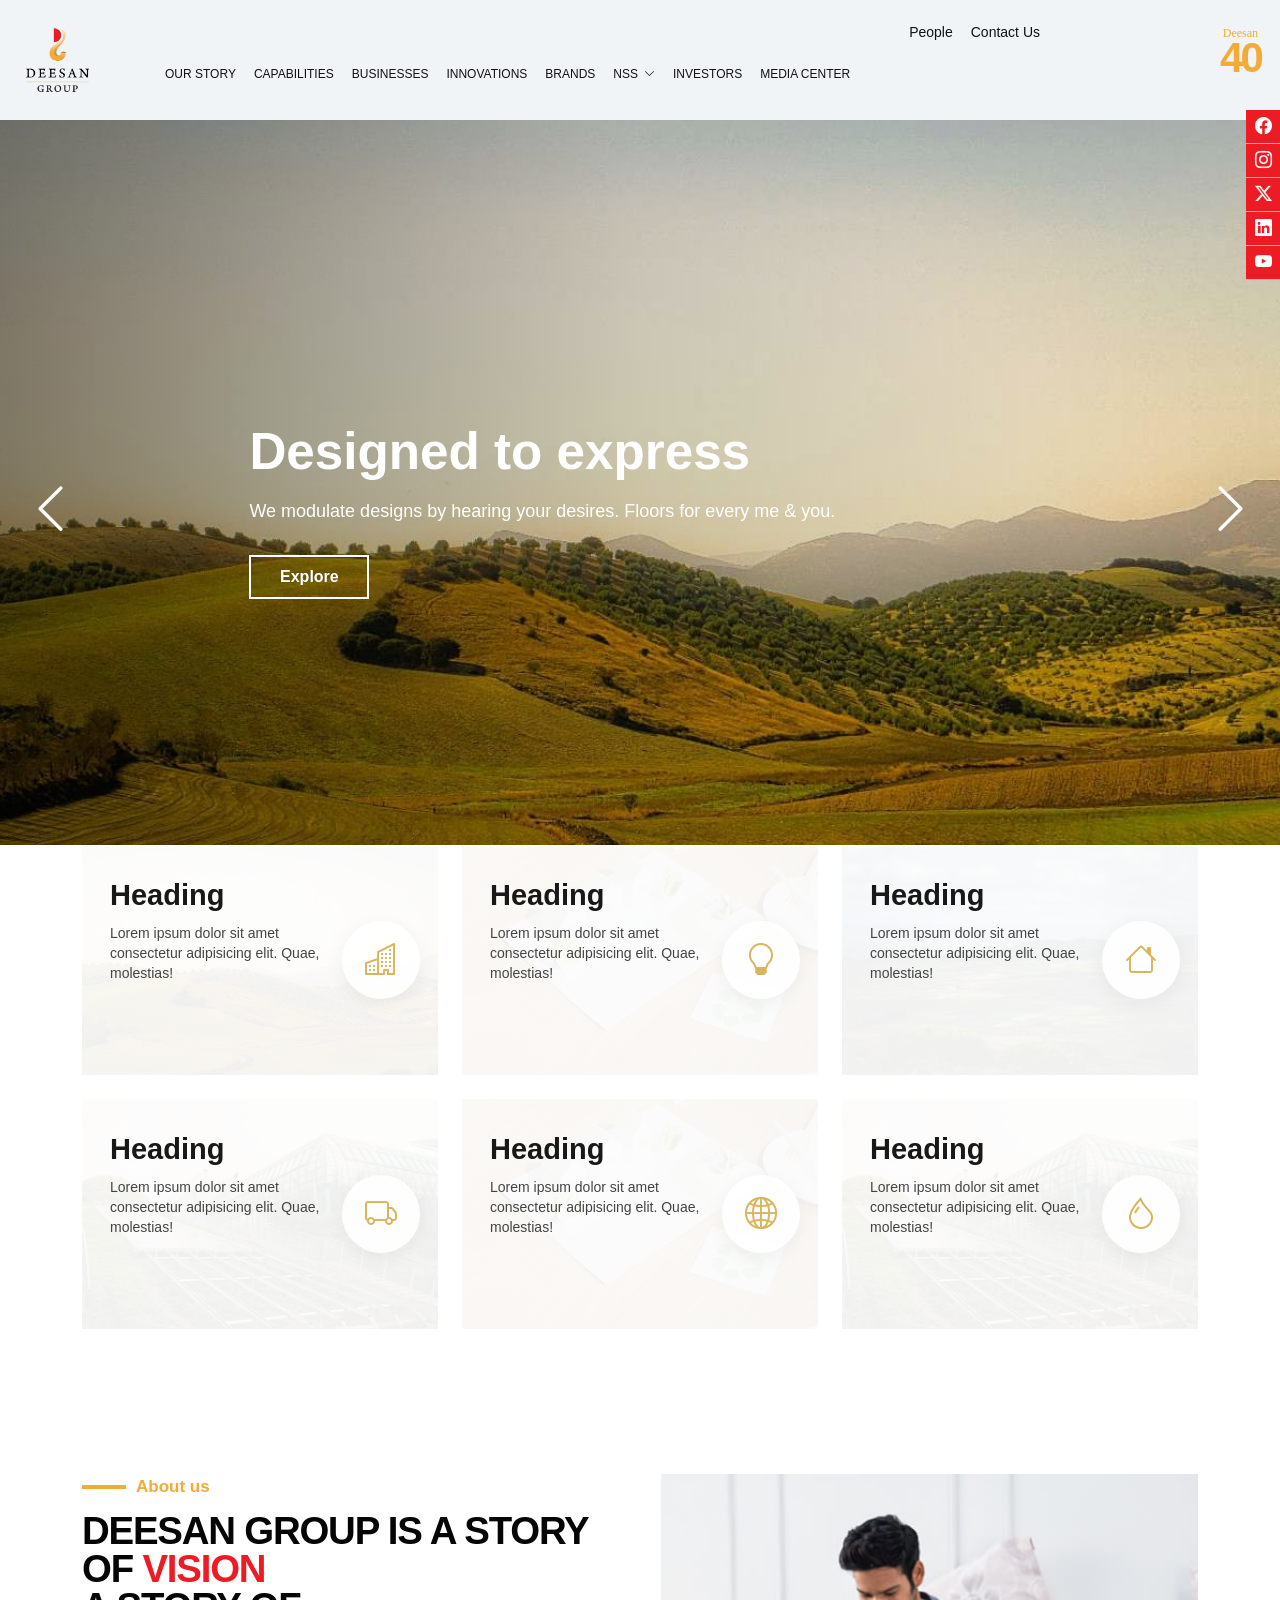
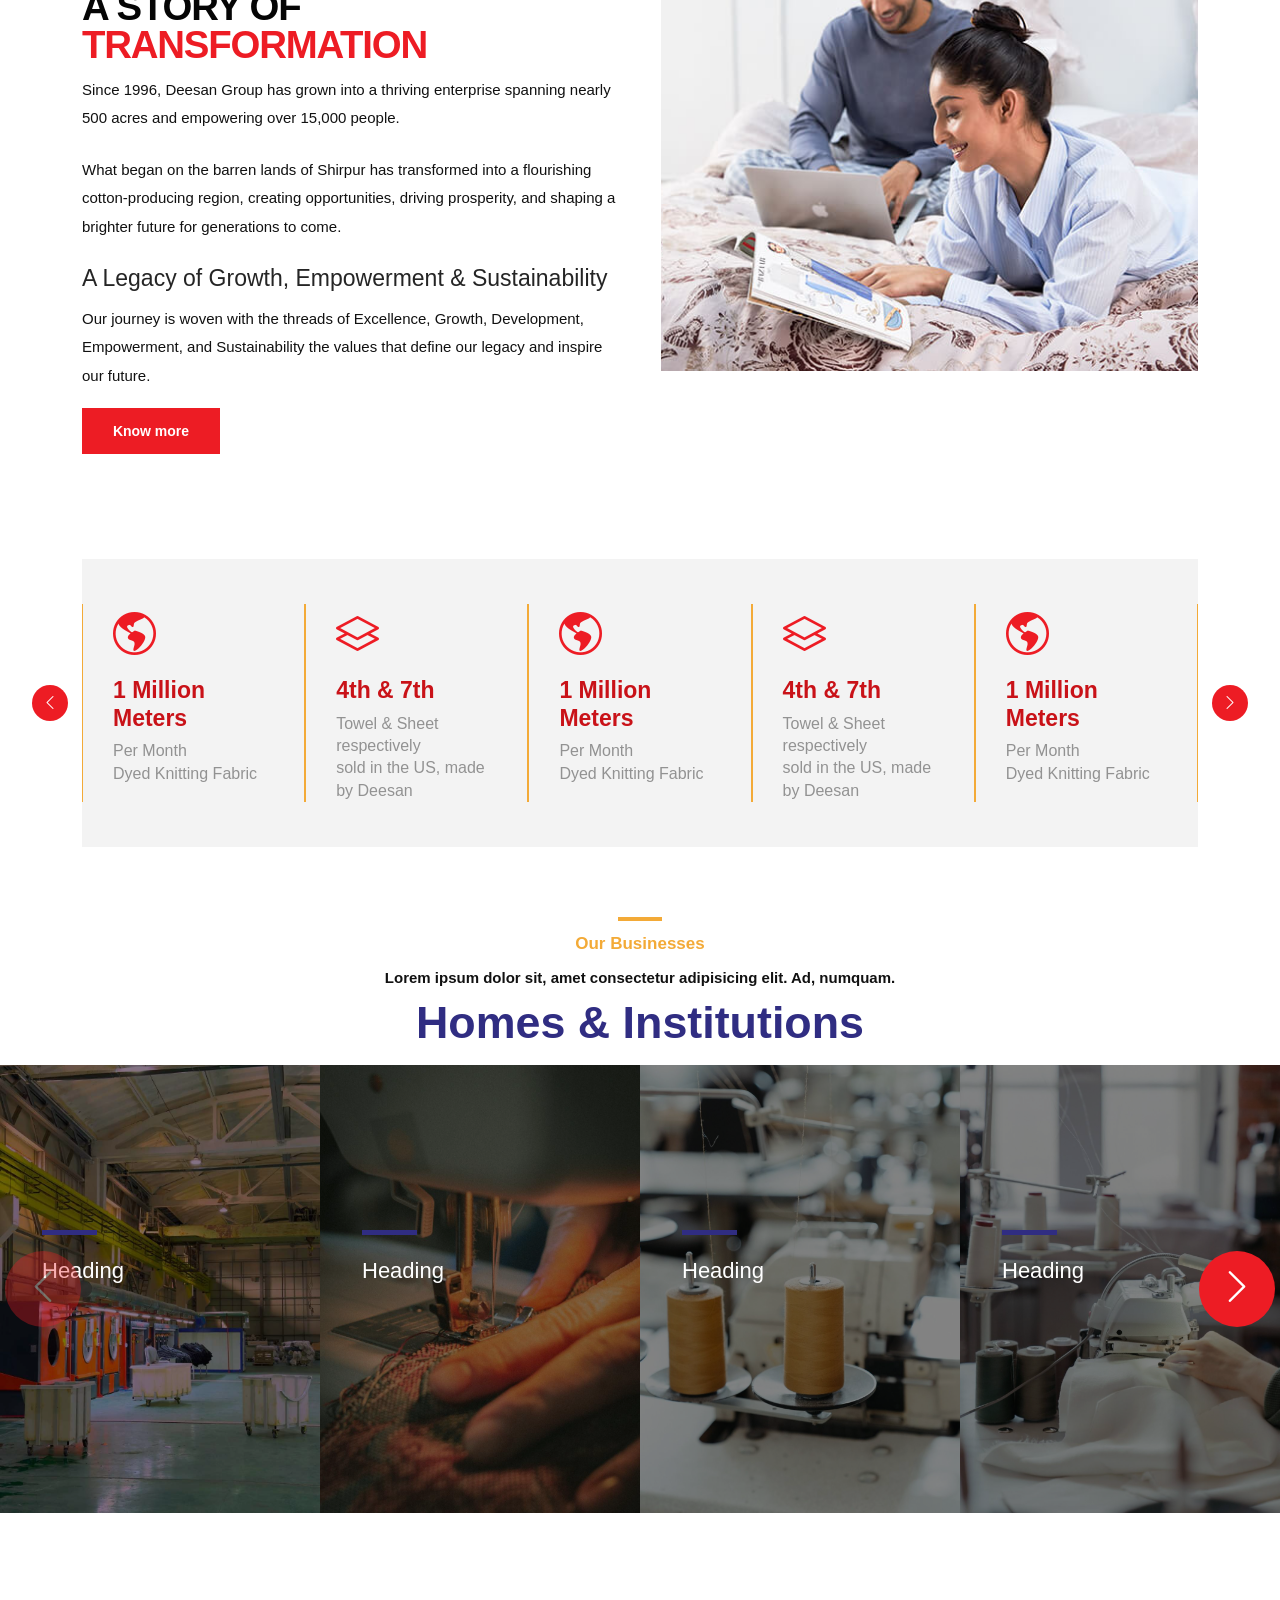
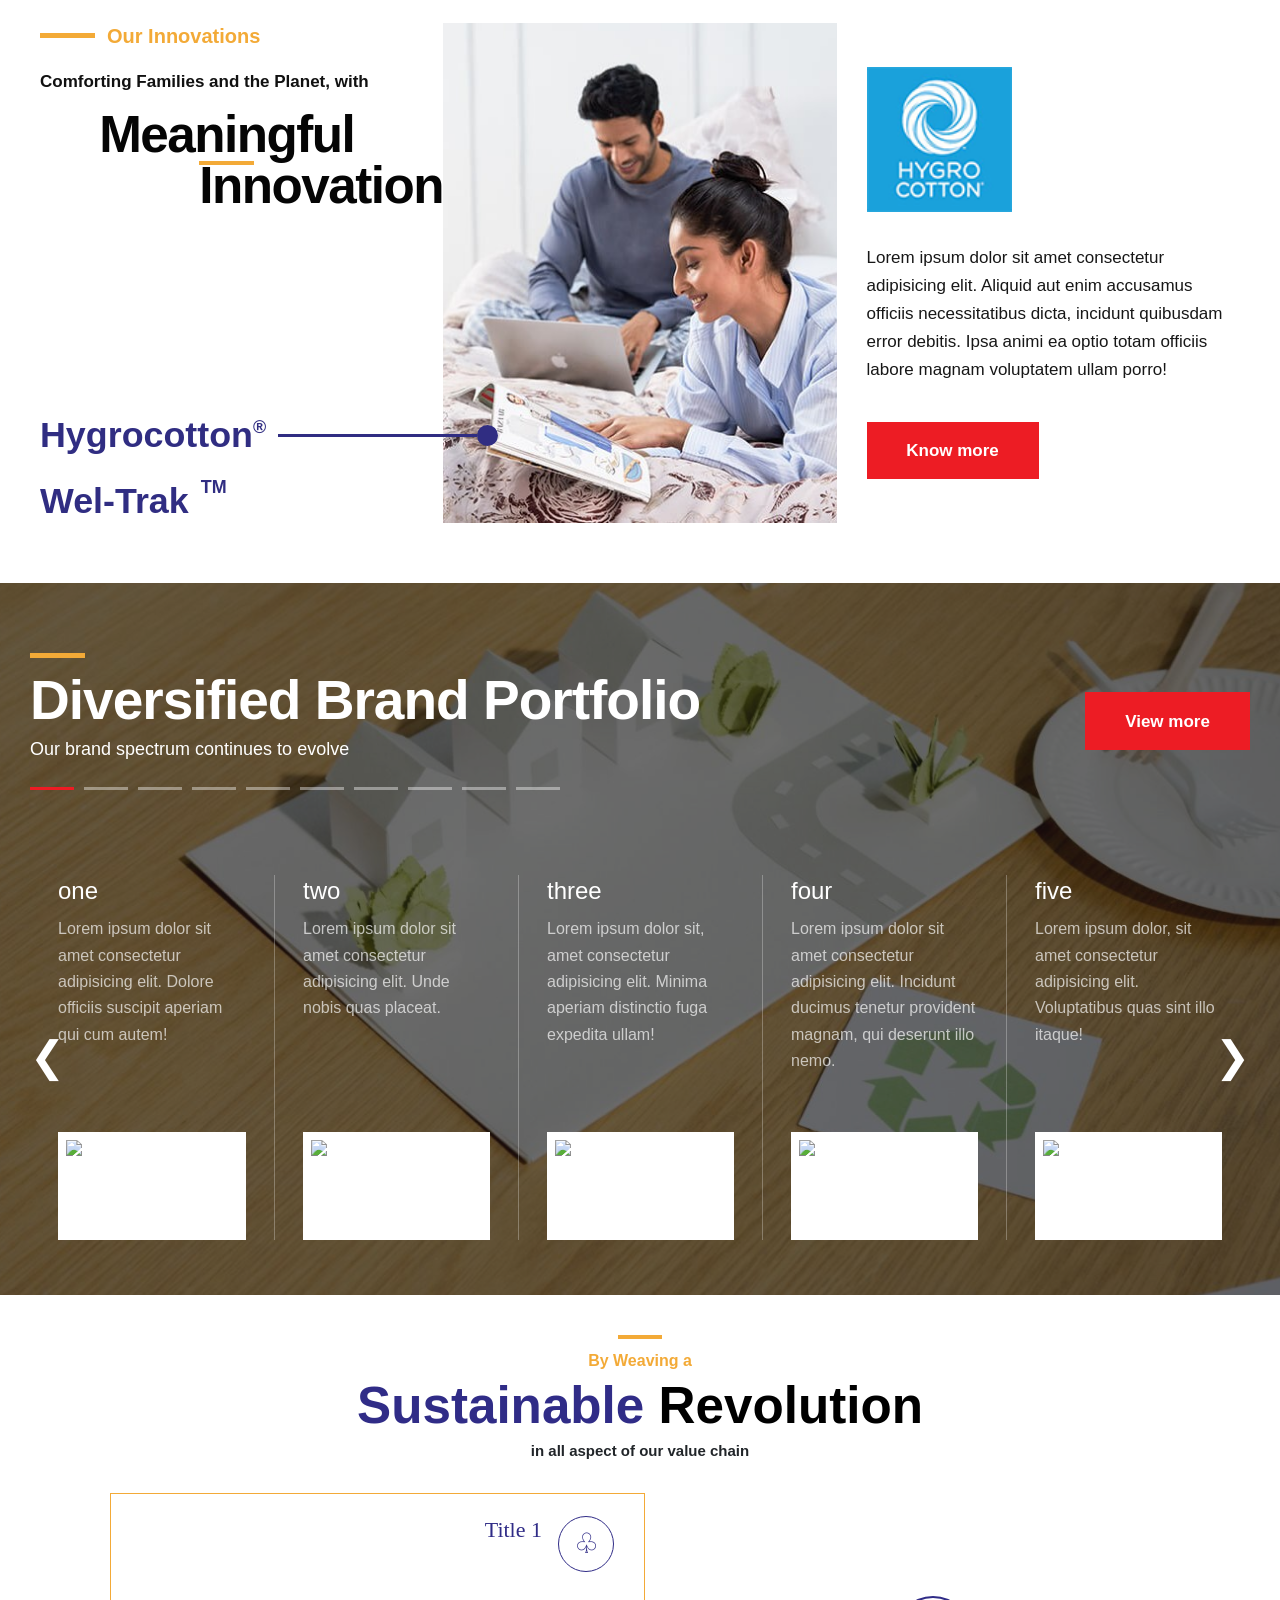
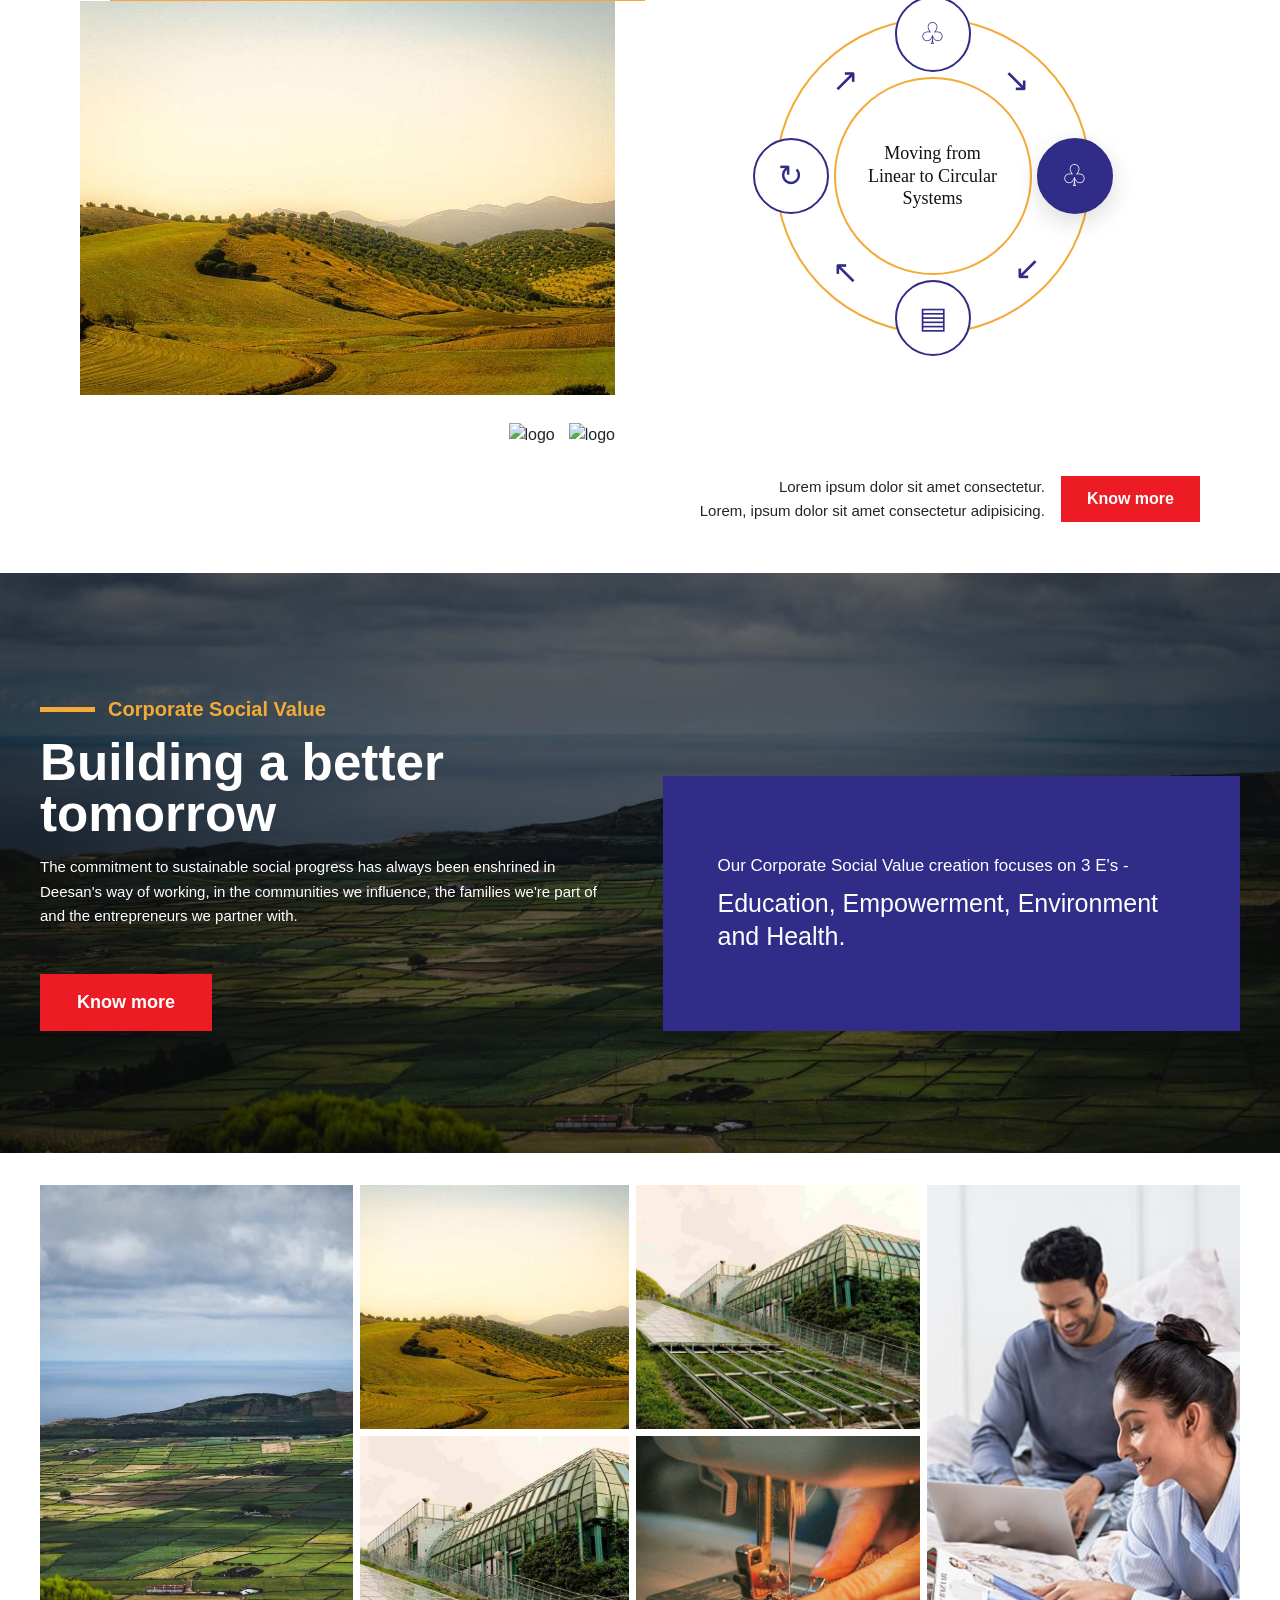
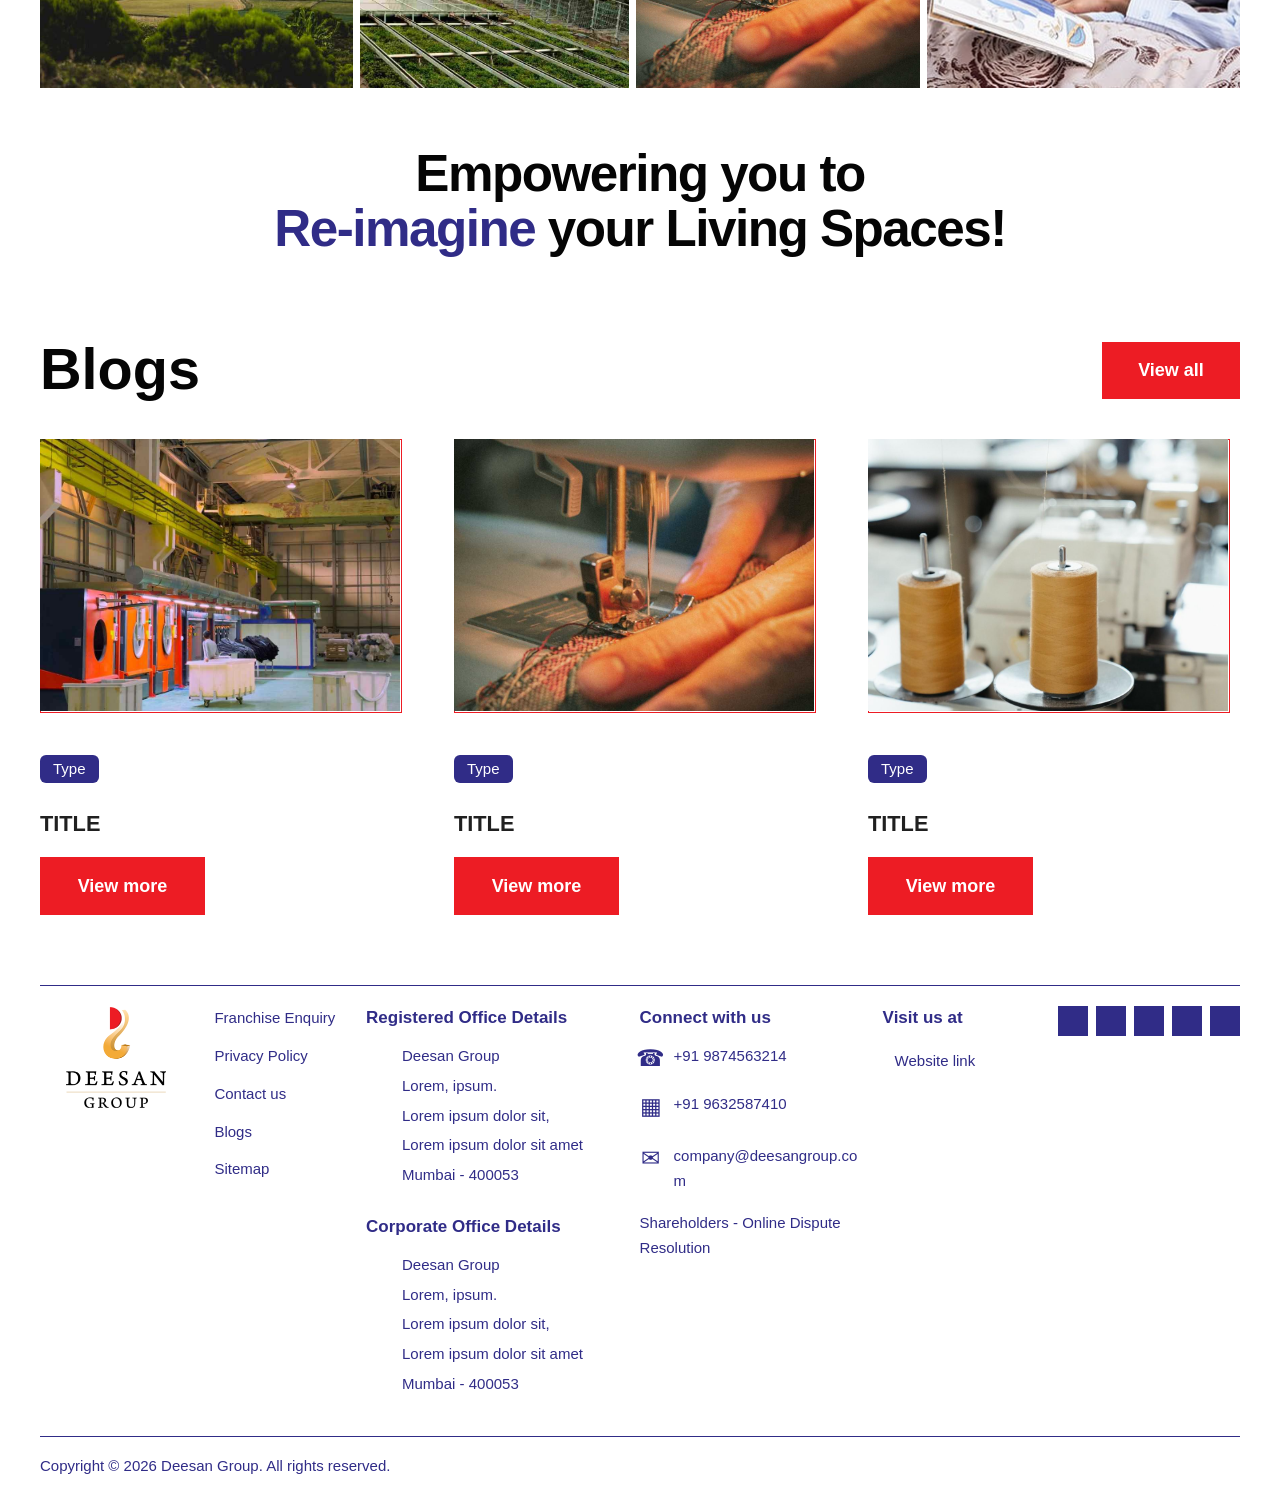
==== commit 9009aa79: "Add files via upload" ====
--- a/index.html
+++ b/index.html
@@ -49,10 +49,20 @@
                 <a href="about-us.html">OUR STORY</a>
                 <a href="capabilities.html">CAPABILITIES</a>
                 <a href="businesses.html">BUSINESSES</a>
-                <a href="#">INNOVATIONS</a>
-                <a href="#">BRANDS</a>
-                <a href="#">ESG</a>
-                <a href="#">INVESTORS</a>
+                <a href="innovations.html">INNOVATIONS</a>
+                <a href="brands.html">BRANDS</a>
+                <div class="nav-dropdown">
+                    <a href="nss.html" class="nav-dropdown-toggle">
+                        NSS <i class="bi bi-chevron-down"></i>
+                    </a>
+
+                    <div class="nav-dropdown-menu">
+                        <a href="#">Neem Plantations</a>
+                        <a href="#">Solar-powered Operations</a>
+                        <a href="#">Shirpur Pattern</a>
+                    </div>
+                </div>
+                <a href="investors.html">INVESTORS</a>
                 <a href="#">MEDIA CENTER</a>
 
             </nav>
@@ -101,10 +111,21 @@
                 <a href="about-us.html">OUR STORY</a>
                 <a href="capabilities.html">CAPABILITIES</a>
                 <a href="businesses.html">BUSINESSES</a>
-                <a href="#">INNOVATIONS</a>
-                <a href="#">BRANDS</a>
-                <a href="#">ESG</a>
-                <a href="#">INVESTORS</a>
+                <a href="innovations.html">INNOVATIONS</a>
+                <a href="brands.html">BRANDS</a>
+                <div class="mobile-nav-dropdown">
+                    <button type="button" href="nss.html" class="mobile-dropdown-toggle" aria-expanded="false">
+                        NSS
+                        <i class="bi bi-chevron-down"></i>
+                    </button>
+
+                    <div class="mobile-dropdown-menu">
+                        <a href="#">Neem Plantations</a>
+                        <a href="#">Solar-powered Operations</a>
+                        <a href="#">Shirpur Pattern</a>
+                    </div>
+                </div>
+                <a href="investors.html">INVESTORS</a>
                 <a href="#">MEDIA CENTER</a>
 
                 <hr>
@@ -393,7 +414,7 @@
                         a mission to make<br class="desktop-break">
                         <span>lives better 24x7</span>
                     </h2> -->
-                    
+
                     <h2 class="about-title">
                         DEESAN GROUP IS A STORY OF <span>VISION</span>
                         <br>
@@ -401,12 +422,15 @@
                     </h2>
 
                     <p>
-                        Since 1996, Deesan Group has grown into a thriving enterprise spanning nearly 500 acres and empowering over 15,000 people.
-                        
+                        Since 1996, Deesan Group has grown into a thriving enterprise spanning nearly 500 acres and
+                        empowering over 15,000 people.
+
                     </p>
 
                     <p>
-                        What began on the barren lands of Shirpur has transformed into a flourishing cotton-producing region, creating opportunities, driving prosperity, and shaping a brighter future for generations to come.
+                        What began on the barren lands of Shirpur has transformed into a flourishing cotton-producing
+                        region, creating opportunities, driving prosperity, and shaping a brighter future for
+                        generations to come.
                     </p>
 
                     <h3>
@@ -414,7 +438,8 @@
                     </h3>
 
                     <p>
-                        Our journey is woven with the threads of Excellence, Growth, Development, Empowerment, and Sustainability the values that define our legacy and inspire our future.
+                        Our journey is woven with the threads of Excellence, Growth, Development, Empowerment, and
+                        Sustainability the values that define our legacy and inspire our future.
                     </p>
 
                     <a href="about-us.html" class="about-btn">Know more</a>
@@ -437,110 +462,106 @@
 
     <!-- =============== COMPANY STATISTICS =============== -->
 
-    
-
-<section class="company-stats-section">
-    <div class="container">
-
-        <div class="company-stats-carousel">
-            <button class="stats-arrow stats-prev"
-                    type="button"
-                    aria-label="Previous statistic">
-                <i class="bi bi-chevron-left"></i>
-            </button>
-
-            <div class="company-stats-viewport">
-                <div class="company-stats">
-
-                    <div class="stat-item">
-                        <div class="stat-icon">
-                            <i class="bi bi-globe-americas"></i>
-                        </div>
-                        <h3>1 Million Meters</h3>
-                        <p>Per Month<br>Dyed Knitting Fabric</p>
-                    </div>
-
-                    <div class="stat-item">
-                        <div class="stat-icon">
-                            <i class="bi bi-layers"></i>
-                        </div>
-                        <h3>4th &amp; 7th</h3>
-                        <p>Towel &amp; Sheet respectively<br class="desktop-only">
-                            sold in the US, made by Deesan</p>
-                    </div>
-
-                    <div class="stat-item">
-                        <div class="stat-icon">
-                            <i class="bi bi-globe-americas"></i>
-                        </div>
-                        <h3>1 Million Meters</h3>
-                        <p>Per Month<br>Dyed Knitting Fabric</p>
-                    </div>
-
-                    <div class="stat-item">
-                        <div class="stat-icon">
-                            <i class="bi bi-layers"></i>
-                        </div>
-                        <h3>4th &amp; 7th</h3>
-                        <p>Towel &amp; Sheet respectively<br class="desktop-only">
-                            sold in the US, made by Deesan</p>
-                    </div>
-
-                    <div class="stat-item">
-                        <div class="stat-icon">
-                            <i class="bi bi-globe-americas"></i>
-                        </div>
-                        <h3>1 Million Meters</h3>
-                        <p>Per Month<br>Dyed Knitting Fabric</p>
-                    </div>
-
-                    <div class="stat-item">
-                        <div class="stat-icon">
-                            <i class="bi bi-layers"></i>
-                        </div>
-                        <h3>4th &amp; 7th</h3>
-                        <p>Towel &amp; Sheet respectively<br class="desktop-only">
-                            sold in the US, made by Deesan</p>
-                    </div>
-
-                    <div class="stat-item">
-                        <div class="stat-icon">
-                            <i class="bi bi-globe-americas"></i>
-                        </div>
-                        <h3>1 Million Meters</h3>
-                        <p>Per Month<br>Dyed Knitting Fabric</p>
-                    </div>
-
-                    <div class="stat-item">
-                        <div class="stat-icon">
-                            <i class="bi bi-layers"></i>
-                        </div>
-                        <h3>4th &amp; 7th</h3>
-                        <p>Towel &amp; Sheet respectively<br class="desktop-only">
-                            sold in the US, made by Deesan</p>
-                    </div>
-                    <div class="stat-item">
-                        <div class="stat-icon">
-                            <i class="bi bi-layers"></i>
-                        </div>
-                        <h3>4th &amp; 7th</h3>
-                        <p>Towel &amp; Sheet respectively<br class="desktop-only">
-                            sold in the US, made by Deesan</p>
-                    </div>
-                    
-
-                </div>
-            </div>
-
-            <button class="stats-arrow stats-next"
-                    type="button"
-                    aria-label="Next statistic">
-                <i class="bi bi-chevron-right"></i>
-            </button>
-        </div>
-
-    </div>
-</section>
+
+
+    <section class="company-stats-section">
+        <div class="container">
+
+            <div class="company-stats-carousel">
+                <button class="stats-arrow stats-prev" type="button" aria-label="Previous statistic">
+                    <i class="bi bi-chevron-left"></i>
+                </button>
+
+                <div class="company-stats-viewport">
+                    <div class="company-stats">
+
+                        <div class="stat-item">
+                            <div class="stat-icon">
+                                <i class="bi bi-globe-americas"></i>
+                            </div>
+                            <h3>1 Million Meters</h3>
+                            <p>Per Month<br>Dyed Knitting Fabric</p>
+                        </div>
+
+                        <div class="stat-item">
+                            <div class="stat-icon">
+                                <i class="bi bi-layers"></i>
+                            </div>
+                            <h3>4th &amp; 7th</h3>
+                            <p>Towel &amp; Sheet respectively<br class="desktop-only">
+                                sold in the US, made by Deesan</p>
+                        </div>
+
+                        <div class="stat-item">
+                            <div class="stat-icon">
+                                <i class="bi bi-globe-americas"></i>
+                            </div>
+                            <h3>1 Million Meters</h3>
+                            <p>Per Month<br>Dyed Knitting Fabric</p>
+                        </div>
+
+                        <div class="stat-item">
+                            <div class="stat-icon">
+                                <i class="bi bi-layers"></i>
+                            </div>
+                            <h3>4th &amp; 7th</h3>
+                            <p>Towel &amp; Sheet respectively<br class="desktop-only">
+                                sold in the US, made by Deesan</p>
+                        </div>
+
+                        <div class="stat-item">
+                            <div class="stat-icon">
+                                <i class="bi bi-globe-americas"></i>
+                            </div>
+                            <h3>1 Million Meters</h3>
+                            <p>Per Month<br>Dyed Knitting Fabric</p>
+                        </div>
+
+                        <div class="stat-item">
+                            <div class="stat-icon">
+                                <i class="bi bi-layers"></i>
+                            </div>
+                            <h3>4th &amp; 7th</h3>
+                            <p>Towel &amp; Sheet respectively<br class="desktop-only">
+                                sold in the US, made by Deesan</p>
+                        </div>
+
+                        <div class="stat-item">
+                            <div class="stat-icon">
+                                <i class="bi bi-globe-americas"></i>
+                            </div>
+                            <h3>1 Million Meters</h3>
+                            <p>Per Month<br>Dyed Knitting Fabric</p>
+                        </div>
+
+                        <div class="stat-item">
+                            <div class="stat-icon">
+                                <i class="bi bi-layers"></i>
+                            </div>
+                            <h3>4th &amp; 7th</h3>
+                            <p>Towel &amp; Sheet respectively<br class="desktop-only">
+                                sold in the US, made by Deesan</p>
+                        </div>
+                        <div class="stat-item">
+                            <div class="stat-icon">
+                                <i class="bi bi-layers"></i>
+                            </div>
+                            <h3>4th &amp; 7th</h3>
+                            <p>Towel &amp; Sheet respectively<br class="desktop-only">
+                                sold in the US, made by Deesan</p>
+                        </div>
+
+
+                    </div>
+                </div>
+
+                <button class="stats-arrow stats-next" type="button" aria-label="Next statistic">
+                    <i class="bi bi-chevron-right"></i>
+                </button>
+            </div>
+
+        </div>
+    </section>
 
 
 
--- a/assets/css/style.css
+++ b/assets/css/style.css
@@ -109,7 +109,63 @@
     white-space: nowrap;
     transition: color 0.2s ease;
 }
-
+.desktop-nav .active{
+    color: var(--red);
+    font-weight: bold;
+    text-decoration: underline 3px;
+    text-underline-offset: 8px;
+}
+
+.nav-dropdown {
+    position: relative;
+}
+
+.nav-dropdown-toggle {
+    display: flex;
+    align-items: center;
+    gap: 6px;
+}
+
+.nav-dropdown-toggle i {
+    font-size: 11px;
+    transition: transform 0.3s ease;
+}
+
+.nav-dropdown-menu {
+    position: absolute;
+    top: 100%;
+    left: 0;
+    min-width: 210px;
+    background: #fff;
+    box-shadow: 0 8px 25px rgba(0, 0, 0, 0.12);
+    padding: 10px 0;
+    display: none;
+    z-index: 999;
+}
+
+.nav-dropdown-menu a {
+    display: block;
+    padding: 11px 18px;
+    color: #222;
+    font-size: 13px;
+    text-decoration: none;
+    transition: 0.3s ease;
+}
+
+.nav-dropdown-menu a:hover {
+    background: #f3f3f3;
+    color: var(--primary);
+}
+@media (min-width: 992px) {
+    .nav-dropdown:hover .nav-dropdown-menu,
+    .nav-dropdown:focus-within .nav-dropdown-menu {
+        display: block;
+    }
+
+    .nav-dropdown:hover .nav-dropdown-toggle i {
+        transform: rotate(180deg);
+    }
+}
 .group-number {
     position: absolute;
     top: 27px;
@@ -210,7 +266,51 @@
     margin: 14px 0;
     border-color: #ccc;
 }
-
+.mobile-nav-dropdown {
+    width: 100%;
+    /* padding: 14px 4px; */
+    border-bottom: 1px solid #dedfe5;
+    color: #171717;
+    font-size: 14px;
+    line-height: 1.4;
+}
+
+.mobile-dropdown-toggle {
+    width: 100%;
+    display: flex;
+    align-items: center;
+    justify-content: space-between;
+    padding: 12px 0;
+    border: none;
+    background: transparent;
+    color: inherit;
+    font: inherit;
+    text-align: left;
+    cursor: pointer;
+}
+
+.mobile-dropdown-toggle i {
+    transition: transform 0.3s ease;
+}
+
+.mobile-nav-dropdown.open .mobile-dropdown-toggle i {
+    transform: rotate(180deg);
+}
+
+.mobile-dropdown-menu {
+    display: none;
+    padding-left: 18px;
+}
+
+.mobile-nav-dropdown.open .mobile-dropdown-menu {
+    display: block;
+}
+
+.mobile-dropdown-menu a {
+    display: block;
+    padding: 10px 0;
+    font-size: 14px;
+}
 /* Keep floating social links behind the open offcanvas */
 .social-bar {
     z-index: 1050;
@@ -1178,11 +1278,12 @@
     padding: 8px 30px 0;
     box-sizing: border-box;
     border-right: 1px solid var(--primary);
-}
-
-.stat-item:last-child {
+    border-left: 1px solid var(--primary);
+}
+
+/* .stat-item:last-child {
     border-right: none;
-}
+} */
 
 .stat-icon {
     height: 65px;
@@ -1222,7 +1323,7 @@
     height: 36px;
     border: none;
     border-radius: 50%;
-    background: var(--primary);
+    background: var(--red);
     color: #fff;
     cursor: pointer;
 }
@@ -1595,12 +1696,12 @@
 
 .businesses-prev {
     left: 5px;
-    background: #3029ed;
+    background: var(--red);
 }
 
 .businesses-next {
     right: 5px;
-    background: #f36b21;
+    background: var(--red);
 }
 
 .businesses-arrow:hover {
@@ -1775,9 +1876,7 @@
 }
 
 
-/* =========================================
-   OUR INNOVATIONS
-========================================= */
+
 
 
 /* =========================================
@@ -1793,6 +1892,10 @@
     padding: 65px 24px 70px;
     background: #fff;
     overflow: hidden;
+
+    position: relative;
+    z-index: 2;
+    margin-bottom: 0;
 }
 
 .innovations-section *,
@@ -1864,17 +1967,14 @@
     margin: 0;
 
     color: #050505;
-    font-size: clamp(40px, 4vw, 68px);
+    font-size: clamp(40px, 3vw, 45px);
     font-weight: 750;
     line-height: 0.99;
     letter-spacing: -1.5px;
-    overflow-wrap: break-word;
-}
-
-.innovations-heading span {
-    display: block;
-    color: var(--innovation-blue);
-}
+    /* overflow-wrap: break-word; */
+}
+
+
 
 /* =========================================
    INNOVATION TABS
@@ -8335,4 +8435,2801 @@
     .retail-banner-content p {
         font-size: 13px;
     }
+}
+
+
+/* Innovation Content Section */
+.innovation-content-section {
+    padding: 45px 20px;
+    background: #fff;
+    overflow: hidden;
+}
+
+.innovation-content-container {
+    max-width: 1200px;
+    width: 100%;
+    margin: 0 auto;
+
+    display: grid;
+    grid-template-columns: 0.85fr 1.15fr;
+    align-items: center;
+    gap: 75px;
+}
+
+/* Image */
+.innovation-content-image {
+    position: relative;
+    margin: 0 0 12px 0;
+    min-width: 0;
+}
+
+.innovation-content-image img {
+    position: relative;
+    z-index: 1;
+    display: block;
+    width: 100%;
+    height: 640px;
+    object-fit: cover;
+    object-position: center;
+}
+
+.innovation-image-frame {
+    position: absolute;
+    top: 25px;
+    left: 28px;
+    right: -25px;
+    bottom: -25px;
+    border: 1px solid #e8c78a;
+}
+
+/* Text */
+.innovation-content-text {
+    min-width: 0;
+}
+
+.innovation-content-text p {
+    margin: 0 0 27px;
+    color: #111;
+    font-size: 15px;
+    line-height: 2;
+}
+
+.innovation-content-text p:last-child {
+    margin-bottom: 0;
+}
+
+.innovation-content-text a {
+    color: var(--primary, #302b82);
+    text-decoration: underline;
+}
+
+/* Laptop */
+@media (max-width: 1200px) {
+    .innovation-content-container {
+        gap: 50px;
+    }
+
+    .innovation-content-image img {
+        height: 550px;
+    }
+
+    .innovation-content-text p {
+        font-size: 16px;
+        line-height: 1.8;
+        margin-bottom: 20px;
+    }
+}
+
+/* Tablet */
+@media (max-width: 991px) {
+    .innovation-content-section {
+        padding: 40px 24px;
+    }
+
+    .innovation-content-container {
+        grid-template-columns: 1fr 1fr;
+        gap: 35px;
+    }
+
+    .innovation-content-image img {
+        height: 480px;
+    }
+
+    .innovation-image-frame {
+        top: 15px;
+        left: 15px;
+        right: -12px;
+        bottom: -15px;
+    }
+
+    .innovation-content-text p {
+        font-size: 14px;
+        line-height: 1.8;
+        margin-bottom: 17px;
+    }
+}
+
+/* Mobile */
+@media (max-width: 767px) {
+    .innovation-content-section {
+        padding: 30px 18px 45px;
+    }
+
+    .innovation-content-container {
+        grid-template-columns: 1fr;
+        gap: 35px;
+    }
+
+    .innovation-content-image {
+        width: calc(100% - 12px);
+        margin-bottom: 12px;
+    }
+
+    .innovation-content-image img {
+        height: auto;
+        aspect-ratio: 4 / 5;
+        object-fit: cover;
+    }
+
+    .innovation-image-frame {
+        top: 12px;
+        left: 12px;
+        right: -12px;
+        bottom: -12px;
+    }
+
+    .innovation-content-text p {
+        font-size: 15px;
+        line-height: 1.8;
+        margin-bottom: 20px;
+    }
+}
+
+/* Small Mobile */
+@media (max-width: 380px) {
+    .innovation-content-section {
+        padding-left: 14px;
+        padding-right: 14px;
+    }
+
+    .innovation-content-text p {
+        font-size: 14px;
+    }
+}
+/* Additional Innovation Content */
+.innovation-extra-content {
+    grid-column: 1 / -1;
+    display: grid;
+    grid-template-columns: 1fr 1fr;
+    gap: 26px;
+    background: #f3f3f3;
+    padding: 38px 40px;
+    margin-top: 10px;
+}
+
+.innovation-extra-col {
+    min-width: 0;
+}
+
+.innovation-extra-col:first-child {
+    border-right: 1px solid #e8c78a;
+    padding-right: 28px;
+}
+
+.innovation-extra-col:last-child {
+    padding-left: 0;
+}
+
+.innovation-extra-col p {
+    margin: 0;
+    color: #111;
+    font-size: 15px;
+    line-height: 1.65;
+}
+
+.innovation-extra-col a {
+    color: #1680e8;
+    font-weight: 600;
+    text-decoration: underline;
+}
+
+/* Tablet */
+@media (max-width: 991px) {
+    .innovation-extra-content {
+        padding: 28px;
+        gap: 20px;
+    }
+
+    .innovation-extra-col p {
+        font-size: 15px;
+    }
+}
+
+/* Mobile */
+@media (max-width: 767px) {
+    .innovation-extra-content {
+        grid-template-columns: 1fr;
+        padding: 24px 20px;
+        gap: 20px;
+        margin-top: 0;
+    }
+
+    .innovation-extra-col:first-child {
+        border-right: none;
+        border-bottom: 1px solid #e8c78a;
+        padding-right: 0;
+        padding-bottom: 20px;
+    }
+
+    .innovation-extra-col:last-child {
+        padding-left: 0;
+    }
+
+    .innovation-extra-col p {
+        font-size: 14px;
+        line-height: 1.8;
+    }
+}
+
+/* =====================================
+   OUR INNOVATIONS
+===================================== */
+
+.our-innovations-section {
+    position: relative;
+    padding: 20px 0 350px;
+    background: #fff;
+    overflow: hidden;
+}
+
+.innovations-heading {
+    text-align: center;
+    margin-bottom: 55px;
+}
+
+.innovations-heading > span {
+    display: block;
+    width: 55px;
+    height: 4px;
+    background: var(--primary);
+    margin: 0 auto 12px;
+}
+
+.innovations-heading h2 {
+    margin: 0;
+    font-size: clamp(36px, 4vw, 68px);
+    font-weight: 700;
+    color: #000;
+}
+
+.innovations-heading h2 span {
+    color: var(--primary);
+}
+
+/* Slider */
+
+.innovations-slider {
+    position: relative;
+}
+
+.innovation-slide {
+    display: none;
+    position: relative;
+    min-height: 575px;
+}
+
+.innovation-slide.active {
+    display: block;
+}
+
+.innovation-bg {
+    width: 100%;
+    height: 575px;
+}
+
+.innovation-bg img {
+    display: block;
+    width: 100%;
+    height: 100%;
+    object-fit: cover;
+    object-position: center;
+}
+
+/* Content Card */
+
+.innovation-info-wrapper {
+    position: absolute;
+    /* top: 60px; */
+    top: 200px;
+    /* left: max(calc((100% - 1326px) / 2), 6%);
+    width: min(845px, 60%); */
+    left: max(calc((100% - 1326px) / 2), 18%);
+    width: min(805px, 40%);
+    z-index: 2;
+}
+
+.innovation-info-card {
+    position: relative;
+    padding: 45px 50px 55px;
+    background: #fff;
+    box-shadow: 0 15px 35px rgba(0, 0, 0, 0.08);
+}
+
+.innovation-info-card::after {
+    content: "";
+    position: absolute;
+    top: 25px;
+    left: 25px;
+    right: -25px;
+    bottom: -25px;
+    border: 1px solid #e8cf9c;
+    z-index: -1;
+    pointer-events: none;
+}
+
+/* Header */
+
+.innovation-info-header {
+    display: flex;
+    align-items: flex-start;
+    justify-content: space-between;
+    gap: 25px;
+    margin-bottom: 25px;
+}
+
+.innovation-info-title h3 {
+    margin: 0;
+    color: #25292d;
+    font-size: clamp(28px, 2.5vw, 42px);
+    font-weight: 700;
+}
+
+.innovation-info-title h3 sup {
+    font-size: 50%;
+}
+
+.innovation-info-title span {
+    display: block;
+    width: 56px;
+    height: 5px;
+    background: var(--primary);
+    margin-top: 5px;
+}
+
+.innovation-info-logo {
+    width: 185px;
+    flex-shrink: 0;
+}
+
+.innovation-info-logo img {
+    display: block;
+    width: 100%;
+    height: auto;
+    object-fit: contain;
+}
+
+/* Scrollable Description */
+
+.innovation-info-description {
+    max-height: 360px;
+    overflow-y: auto;
+    padding-right: 15px;
+}
+
+.innovation-info-description::-webkit-scrollbar {
+    width: 5px;
+}
+
+.innovation-info-description::-webkit-scrollbar-track {
+    background: #eee;
+}
+
+.innovation-info-description::-webkit-scrollbar-thumb {
+    background: var(--primary);
+}
+
+.innovation-info-description p {
+    color: #111;
+    font-size: 15px;
+    line-height: 1.9;
+    margin: 0 0 25px;
+}
+
+.innovation-info-description p:last-child {
+    margin-bottom: 0;
+}
+
+/* Navigation */
+
+.innovation-navigation {
+    position: absolute;
+    top: 800px;
+    left: calc(60% + 125px);
+    display: flex;
+    gap: 14px;
+    z-index: 5;
+}
+
+.innovation-navigation button {
+    width: 80px;
+    height: 80px;
+    border: none;
+    border-radius: 50%;
+    background: #eee;
+    color: #999;
+    font-size: 25px;
+    cursor: pointer;
+    transition: 0.3s ease;
+}
+
+.innovation-navigation button:hover {
+    background: var(--hover-red);
+    color: #fff;
+}
+
+/* =====================================
+   LAPTOP
+===================================== */
+
+@media (max-width: 1200px) {
+    .innovation-info-wrapper {
+        left: 5%;
+        width: 65%;
+    }
+
+    .innovation-info-card {
+        padding: 35px;
+    }
+
+    .innovation-info-description p {
+        font-size: 16px;
+    }
+
+    .innovation-navigation {
+        left: 55%;
+    }
+}
+
+/* =====================================
+   TABLET
+===================================== */
+
+@media (max-width: 991px) {
+    .our-innovations-section {
+        padding: 20px 0px 90px;
+    }
+    .innovation-slide,
+    .innovation-bg {
+        height: 520px;
+        min-height: 520px;
+    }
+
+    .innovation-info-wrapper {
+        left: 5%;
+        top: 45px;
+        width: 75%;
+    }
+
+    .innovation-info-card {
+        padding: 30px;
+    }
+
+    .innovation-info-logo {
+        width: 140px;
+    }
+
+    .innovation-info-description {
+        max-height: 300px;
+    }
+
+    .innovation-info-description p {
+        font-size: 15px;
+        line-height: 1.8;
+    }
+
+    .innovation-navigation {
+        top: auto;
+        bottom: 15px;
+        left: auto;
+        right: 7%;
+    }
+
+    .innovation-navigation button {
+        width: 55px;
+        height: 55px;
+        font-size: 19px;
+    }
+}
+
+/* =====================================
+   MOBILE
+===================================== */
+
+@media (max-width: 575px) {
+    .our-innovations-section {
+        padding: 25px 0 90px;
+    }
+
+    .innovations-heading {
+        margin-bottom: 30px;
+        padding: 0 15px;
+    }
+
+    .innovations-heading h2 {
+        font-size: 36px;
+    }
+
+    .innovation-slide,
+    .innovation-bg {
+        height: 260px;
+        min-height: 260px;
+    }
+
+    .innovation-bg img {
+        object-position: center;
+    }
+
+    .innovation-info-wrapper {
+        position: relative;
+        top: auto;
+        left: auto;
+        width: calc(100% - 36px);
+        margin: -55px auto 0;
+    }
+
+    .innovation-info-card {
+        padding: 25px 20px;
+    }
+
+    .innovation-info-card::after {
+        top: 12px;
+        left: 12px;
+        right: -12px;
+        bottom: -12px;
+    }
+
+    .innovation-info-header {
+        gap: 12px;
+        margin-bottom: 20px;
+    }
+
+    .innovation-info-title h3 {
+        font-size: 25px;
+    }
+
+    .innovation-info-title span {
+        width: 45px;
+        height: 4px;
+    }
+
+    .innovation-info-logo {
+        width: 105px;
+    }
+
+    .innovation-info-description {
+        max-height: 280px;
+        padding-right: 10px;
+    }
+
+    .innovation-info-description p {
+        font-size: 14px;
+        line-height: 1.8;
+        margin-bottom: 18px;
+    }
+
+    .innovation-navigation {
+        position: relative;
+        top: auto;
+        right: auto;
+        left: auto;
+        justify-content: center;
+        margin-top: 380px;
+        gap: 12px;
+    }
+
+    .innovation-navigation button {
+        width: 48px;
+        height: 48px;
+        font-size: 17px;
+    }
+}
+
+
+/* =====================================
+   NANOCORE SECTION
+===================================== */
+
+.nanocore-section {
+    position: relative;
+    display: block;
+    width: 100%;
+    margin-top: 0;
+    padding: 80px 0;
+    clear: both;
+    z-index: 1;
+}
+
+.nanocore-container {
+
+    
+    max-width: 1200px;
+    margin: 0 auto;
+
+    display: grid;
+    grid-template-columns: 1fr 1fr;
+    align-items: center;
+    gap: 65px;
+}
+
+/* Left Content */
+
+.nanocore-content {
+    min-width: 0;
+}
+
+.nanocore-heading {
+    display: flex;
+    align-items: center;
+    justify-content: space-between;
+    gap: 20px;
+}
+
+.nanocore-heading h2 {
+    margin: 0;
+    color: #222;
+    font-size: clamp(30px, 3vw, 43px);
+    font-weight: 700;
+    line-height: 1.2;
+}
+
+.nanocore-heading img {
+    width: 125px;
+    height: 125px;
+    object-fit: contain;
+    flex-shrink: 0;
+}
+
+.nanocore-line {
+    display: block;
+    width: 55px;
+    height: 5px;
+    background: var(--primary);
+    margin: 10px 0 30px;
+}
+
+.nanocore-description p {
+    margin: 0 0 28px;
+    color: #111;
+    font-size: 16px;
+    line-height: 1.9;
+}
+
+.nanocore-description p:last-child {
+    margin-bottom: 0;
+}
+
+/* Right Image */
+
+.nanocore-image {
+    position: relative;
+    min-width: 0;
+    margin: 0 0 12px 0;
+}
+
+.nanocore-image img {
+    position: relative;
+    z-index: 1;
+    display: block;
+    width: 100%;
+    height: 550px;
+    object-fit: cover;
+}
+
+.nanocore-image-frame {
+    position: absolute;
+    top: 25px;
+    left: -25px;
+    right: 25px;
+    bottom: -25px;
+    border: 1px solid #e8c78a;
+}
+
+/* =====================================
+   LAPTOP
+===================================== */
+
+@media (max-width: 1200px) {
+    .nanocore-container {
+        gap: 45px;
+    }
+
+    .nanocore-image img {
+        height: 560px;
+    }
+
+    .nanocore-heading img {
+        width: 100px;
+        height: 100px;
+    }
+
+    .nanocore-description p {
+        font-size: 16px;
+        line-height: 1.8;
+    }
+}
+
+/* =====================================
+   TABLET
+===================================== */
+
+@media (max-width: 991px) {
+    .nanocore-section {
+        padding: 40px 24px 50px;
+    }
+
+    .nanocore-container {
+        gap: 30px;
+    }
+
+    .nanocore-heading {
+        align-items: flex-start;
+    }
+
+    .nanocore-heading h2 {
+        font-size: 29px;
+    }
+
+    .nanocore-heading img {
+        width: 80px;
+        height: 80px;
+    }
+
+    .nanocore-image img {
+        height: 460px;
+    }
+
+    .nanocore-description p {
+        font-size: 14px;
+    }
+}
+
+/* =====================================
+   MOBILE
+===================================== */
+
+@media (max-width: 767px) {
+    .nanocore-section {
+        padding: 35px 18px 45px;
+    }
+
+    .nanocore-container {
+        grid-template-columns: 1fr;
+        gap: 35px;
+    }
+
+    .nanocore-heading h2 {
+        font-size: clamp(26px, 7vw, 36px);
+    }
+
+    .nanocore-heading img {
+        width: 85px;
+        height: 85px;
+    }
+
+    .nanocore-line {
+        margin: 10px 0 22px;
+    }
+
+    .nanocore-description p {
+        font-size: 15px;
+        line-height: 1.8;
+        margin-bottom: 20px;
+    }
+
+    .nanocore-image {
+        width: calc(100% - 12px);
+        margin-left: 12px;
+    }
+
+    .nanocore-image img {
+        height: auto;
+        aspect-ratio: 1 / 1;
+        object-fit: cover;
+    }
+
+    .nanocore-image-frame {
+        top: 12px;
+        left: -12px;
+        right: 12px;
+        bottom: -12px;
+    }
+}
+
+/* Small Mobile */
+
+@media (max-width: 380px) {
+    .nanocore-heading img {
+        width: 70px;
+        height: 70px;
+    }
+
+    .nanocore-heading h2 {
+        font-size: 25px;
+    }
+}
+
+
+
+/* CHARCOAL SECTION */
+
+.charcoal-section {
+    padding: 40px 20px 60px;
+    background: #fff;
+}
+
+.charcoal-container {
+    max-width: 1200px;
+    margin: auto;
+    display: grid;
+    grid-template-columns: 1fr 1fr;
+    align-items: center;
+    gap: 75px;
+}
+
+/* Image */
+
+.charcoal-image {
+    position: relative;
+    width: 100%;
+    z-index: 1;
+}
+
+.charcoal-image::after {
+    content: "";
+    position: absolute;
+    top: 25px;
+    left: 24px;
+    width: 100%;
+    height: 100%;
+    border: 1px solid #e8c98f;
+    z-index: -1;
+}
+
+.charcoal-image img {
+    display: block;
+    width: 100%;
+    height: 550px;
+    object-fit: cover;
+}
+
+/* Content */
+
+.charcoal-content {
+    padding: 20px 0;
+}
+
+.charcoal-content h2 {
+    margin: 0;
+    font-size: clamp(32px, 3vw, 42px);
+    font-weight: 700;
+    color: #252525;
+}
+
+.charcoal-line {
+    display: block;
+    width: 56px;
+    height: 4px;
+    background: var(--primary);
+    margin: 8px 0 38px;
+}
+
+.charcoal-content p {
+    margin: 0 0 28px;
+    color: #111;
+    font-size: 16px;
+    line-height: 1.9;
+}
+
+.charcoal-content p:last-child {
+    margin-bottom: 0;
+}
+
+/* Tablet */
+
+@media (max-width: 991px) {
+    .charcoal-container {
+        gap: 40px;
+    }
+
+    .charcoal-image img {
+        height: 480px;
+    }
+
+    .charcoal-content p {
+        font-size: 16px;
+        line-height: 1.8;
+    }
+
+    .charcoal-line {
+        margin-bottom: 25px;
+    }
+}
+
+/* Mobile */
+
+@media (max-width: 767px) {
+    .charcoal-section {
+        padding: 30px 20px 45px;
+    }
+
+    .charcoal-container {
+        grid-template-columns: 1fr;
+        gap: 45px;
+    }
+
+    .charcoal-image {
+        width: calc(100% - 15px);
+    }
+
+    .charcoal-image::after {
+        top: 15px;
+        left: 15px;
+    }
+
+    .charcoal-image img {
+        height: 420px;
+    }
+
+    .charcoal-content {
+        padding: 0;
+    }
+
+    .charcoal-content h2 {
+        font-size: 32px;
+    }
+
+    .charcoal-line {
+        margin-bottom: 22px;
+    }
+
+    .charcoal-content p {
+        font-size: 15px;
+        line-height: 1.8;
+        margin-bottom: 20px;
+    }
+}
+
+/* Small Mobile */
+
+@media (max-width: 480px) {
+    .charcoal-image img {
+        height: 320px;
+    }
+}
+
+
+/* BRAND 1 SECTION */
+
+.brand1-section {
+    padding: 50px 20px 70px;
+    background: #fff;
+}
+
+.brand1-container {
+    max-width: 1200px;
+    margin: auto;
+    display: grid;
+    grid-template-columns: 1fr 1fr;
+    align-items: center;
+    gap: 60px;
+}
+
+.brand1-content {
+    position: relative;
+}
+
+.brand1-heading {
+    margin-bottom: 35px;
+}
+
+.brand1-heading h2 {
+    font-size: clamp(32px, 3vw, 42px);
+    font-weight: 700;
+    margin: 0;
+    color: #222;
+}
+
+.brand1-line {
+    display: block;
+    width: 52px;
+    height: 4px;
+    background: var(--primary);
+    margin-top: 8px;
+}
+
+.brand1-logo {
+    position: absolute;
+    top: 0;
+    right: 0;
+}
+
+.brand1-logo img {
+    width: 145px;
+    height: auto;
+    object-fit: contain;
+}
+
+.brand1-content p {
+    font-size: 17px;
+    line-height: 1.9;
+    margin: 0 0 25px;
+    color: #111;
+}
+
+.brand1-btn {
+    display: inline-block;
+    margin-top: 10px;
+    padding: 15px 32px;
+    background: var(--red);
+    color: #fff;
+    font-weight: 600;
+    text-decoration: none;
+    transition: 0.3s ease;
+}
+
+.brand1-btn:hover {
+    background: var(--hover-red);
+    color: #fff;
+}
+
+/* IMAGE */
+
+.brand1-image {
+    position: relative;
+    z-index: 1;
+}
+
+.brand1-image::after {
+    content: "";
+    position: absolute;
+    top: 20px;
+    left: 20px;
+    width: 100%;
+    height: 100%;
+    border: 1px solid #e8c98f;
+    z-index: -1;
+}
+
+.brand1-image img {
+    display: block;
+    width: 100%;
+    height: 575px;
+    object-fit: cover;
+}
+
+/* TABLET */
+
+@media (max-width: 991px) {
+    .brand1-container {
+        gap: 35px;
+    }
+
+    .brand1-content p {
+        font-size: 15px;
+    }
+
+    .brand1-image img {
+        height: 450px;
+    }
+
+    .brand1-logo img {
+        width: 110px;
+    }
+}
+
+/* MOBILE */
+
+@media (max-width: 767px) {
+    .brand1-section {
+        padding: 35px 20px 50px;
+    }
+
+    .brand1-container {
+        grid-template-columns: 1fr;
+        gap: 40px;
+    }
+
+    .brand1-heading {
+        margin-bottom: 30px;
+    }
+
+    .brand1-heading h2 {
+        font-size: 32px;
+    }
+
+    .brand1-logo img {
+        width: 100px;
+    }
+
+    .brand1-content p {
+        font-size: 15px;
+        line-height: 1.8;
+    }
+
+    .brand1-image {
+        width: calc(100% - 15px);
+    }
+
+    .brand1-image img {
+        height: 380px;
+    }
+}
+
+@media (max-width: 480px) {
+    .brand1-logo img {
+        width: 85px;
+    }
+
+    .brand1-image img {
+        height: 300px;
+    }
+}
+
+
+
+/* BRAND 2 SECTION */
+
+.brand2-section {
+    padding: 50px 20px 70px;
+    background: #fff;
+}
+
+.brand2-container {
+    max-width: 1200px;
+    margin: auto;
+    display: grid;
+    grid-template-columns: 1fr 1fr;
+    align-items: center;
+    gap: 65px;
+}
+
+/* VIDEO / IMAGE */
+
+.brand2-media {
+    width: 100%;
+    position: relative;
+}
+
+.brand2-video {
+    position: relative;
+    width: 100%;
+    aspect-ratio: 16 / 9;
+    overflow: hidden;
+    background: #000;
+}
+
+.brand2-video img,
+.brand2-video iframe {
+    width: 100%;
+    height: 100%;
+    display: block;
+    object-fit: cover;
+    border: 0;
+}
+
+.brand2-video iframe {
+    position: absolute;
+    inset: 0;
+}
+
+.brand2-video.playing img,
+.brand2-video.playing .brand2-play-btn {
+    display: none;
+}
+
+.brand2-play-btn {
+    position: absolute;
+    top: 50%;
+    left: 50%;
+    transform: translate(-50%, -50%);
+    width: 78px;
+    height: 78px;
+    border: none;
+    border-radius: 50%;
+    background: #f76b1c;
+    color: #fff;
+    font-size: 25px;
+    cursor: pointer;
+    display: flex;
+    align-items: center;
+    justify-content: center;
+    transition: 0.3s ease;
+}
+
+.brand2-play-btn:hover {
+    background: var(--primary);
+    transform: translate(-50%, -50%) scale(1.08);
+}
+
+/* CONTENT */
+
+.brand2-content {
+    position: relative;
+}
+
+.brand2-header {
+    position: relative;
+    margin-bottom: 38px;
+}
+
+.brand2-header h2 {
+    margin: 0;
+    font-size: clamp(32px, 3vw, 42px);
+    font-weight: 700;
+    color: #222;
+}
+
+.brand2-line {
+    display: block;
+    width: 52px;
+    height: 4px;
+    background: var(--primary);
+    margin-top: 8px;
+}
+
+.brand2-logo {
+    position: absolute;
+    top: 0;
+    right: 0;
+}
+
+.brand2-logo img {
+    width: 145px;
+    height: auto;
+    object-fit: contain;
+}
+
+.brand2-content p {
+    margin: 0 0 25px;
+    color: #111;
+    font-size: 17px;
+    line-height: 1.9;
+}
+
+/* BUTTON */
+
+.brand2-btn {
+    display: inline-block;
+    margin-top: 12px;
+    padding: 15px 30px;
+    background: var(--red);
+    color: #fff;
+    text-decoration: none;
+    font-weight: 600;
+    transition: 0.3s ease;
+}
+
+.brand2-btn:hover {
+    background: var(--hover-red);
+    color: #fff;
+}
+
+/* TABLET */
+
+@media (max-width: 991px) {
+    .brand2-container {
+        gap: 35px;
+    }
+
+    .brand2-content p {
+        font-size: 15px;
+        line-height: 1.8;
+    }
+
+    .brand2-logo img {
+        width: 110px;
+    }
+}
+
+/* MOBILE */
+
+@media (max-width: 767px) {
+    .brand2-section {
+        padding: 35px 20px 50px;
+    }
+
+    .brand2-container {
+        grid-template-columns: 1fr;
+        gap: 35px;
+    }
+
+    .brand2-header {
+        margin-bottom: 28px;
+    }
+
+    .brand2-header h2 {
+        font-size: 32px;
+    }
+
+    .brand2-logo img {
+        width: 95px;
+    }
+
+    .brand2-content p {
+        font-size: 15px;
+        line-height: 1.8;
+    }
+
+    .brand2-play-btn {
+        width: 60px;
+        height: 60px;
+        font-size: 20px;
+    }
+}
+
+@media (max-width: 480px) {
+    .brand2-logo img {
+        width: 80px;
+    }
+}
+
+
+
+
+/* BRAND 3 - WELSPUN FLOORING */
+
+.brand3-section {
+    padding: 40px 20px 65px;
+    background: #fff;
+}
+
+.brand3-container {
+    max-width: 1200px;
+    margin: auto;
+    text-align: center;
+    position: relative;
+}
+
+/* Grey Background Area */
+
+.brand3-top {
+    background: #f3f3f3;
+    padding: 35px 28px 30px;
+    text-align: left;
+}
+
+.brand3-heading {
+    position: relative;
+}
+
+.brand3-heading h2 {
+    margin: 0;
+    font-size: clamp(28px, 3vw, 36px);
+    font-weight: 700;
+    color: #222;
+}
+
+.brand3-line {
+    display: block;
+    width: 42px;
+    height: 4px;
+    background: var(--primary);
+    margin-top: 7px;
+}
+
+.brand3-logo {
+    position: absolute;
+    top: 40px;
+    right: 45px;
+}
+
+.brand3-logo img {
+    width: 120px;
+    height: auto;
+    object-fit: contain;
+}
+
+.brand3-intro {
+    position: relative;
+    background: #f3f3f3;
+    margin: 0;
+    padding: 0 28px 120px;
+    text-align: left;
+    font-size: 16px;
+    line-height: 1.8;
+    color: #111;
+}
+
+/* Main Image */
+
+.brand3-image {
+    position: relative;
+    width: 87%;
+    margin: -65px auto 0;
+    z-index: 2;
+}
+
+.brand3-image img {
+    display: block;
+    width: 100%;
+    height: 395px;
+    object-fit: cover;
+}
+
+/* Bottom Content */
+
+.brand3-bottom {
+    padding: 18px 40px 0;
+    text-align: center;
+}
+
+.brand3-bottom p {
+    margin: 0 auto 28px;
+    font-size: 16px;
+    line-height: 1.8;
+    color: #111;
+}
+
+.brand3-btn {
+    display: inline-block;
+    padding: 13px 28px;
+    background: var(--red);
+    color: #fff;
+    text-decoration: none;
+    font-weight: 600;
+    transition: 0.3s ease;
+}
+
+.brand3-btn:hover {
+    background: var(--hover-red);
+    color: #fff;
+}
+
+/* TABLET */
+
+@media (max-width: 991px) {
+    .brand3-top {
+        padding: 30px 22px 90px;
+    }
+
+    .brand3-image {
+        width: 92%;
+    }
+
+    .brand3-image img {
+        height: 330px;
+    }
+
+    .brand3-logo {
+        right: 25px;
+    }
+
+    .brand3-bottom {
+        padding: 18px 20px 0;
+    }
+}
+
+/* MOBILE */
+
+@media (max-width: 767px) {
+    .brand3-section {
+        padding: 30px 15px 45px;
+    }
+
+    .brand3-top {
+        padding: 25px 18px 85px;
+    }
+
+    .brand3-heading h2 {
+        font-size: 28px;
+        padding-right: 90px;
+    }
+
+    .brand3-logo {
+        top: 28px;
+        right: 15px;
+    }
+
+    .brand3-logo img {
+        width: 80px;
+    }
+
+    .brand3-intro {
+        padding: 0 18px 15px;
+        font-size: 14px;
+        line-height: 1.7;
+    }
+
+    .brand3-image {
+        width: 94%;
+        margin-top: 0;
+    }
+
+    .brand3-image img {
+        height: 260px;
+    }
+
+    .brand3-bottom {
+        padding: 18px 5px 0;
+    }
+
+    .brand3-bottom p {
+        font-size: 14px;
+        line-height: 1.8;
+    }
+}
+
+/* SMALL MOBILE */
+
+@media (max-width: 480px) {
+    .brand3-heading h2 {
+        font-size: 24px;
+    }
+
+    .brand3-logo img {
+        width: 70px;
+    }
+
+    .brand3-image img {
+        height: 210px;
+    }
+}
+
+/* =========================================
+   NSS HERO SECTION
+========================================= */
+
+.nss-hero {
+    position: relative;
+    width: 100%;
+    min-height: 500px;
+    background-image: url("../images/banner-1.jpg");
+    background-size: cover;
+    background-position: center;
+    background-repeat: no-repeat;
+
+    display: flex;
+    align-items: flex-start;
+    justify-content: center;
+
+    text-align: center;
+    overflow: hidden;
+}
+
+/* Dark overlay */
+
+.nss-hero-overlay {
+    position: absolute;
+    inset: 0;
+    background: rgba(0, 0, 0, 0.35);
+}
+
+/* Hero content */
+
+.nss-hero-content {
+    position: relative;
+    z-index: 1;
+    width: 100%;
+    padding: 125px 20px 60px;
+    color: #fff;
+}
+
+.nss-hero-content h1 {
+    margin: 0 0 12px;
+    font-size: clamp(38px, 5vw, 58px);
+    font-weight: 700;
+    line-height: 1.15;
+    color: #fff;
+}
+
+.nss-hero-content h3 {
+    margin: 0 0 5px;
+    font-size: clamp(16px, 1.5vw, 16px);
+    font-weight: 600;
+    color: #fff;
+}
+
+.nss-hero-content .nss-divider {
+    margin: 0 10px;
+}
+
+.nss-hero-content p {
+    margin: 0;
+    font-size: clamp(14px, 1.3vw, 15px);
+    line-height: 1.6;
+    color: rgba(255, 255, 255, 0.9);
+}
+
+/* Next section */
+
+.nss-content-section {
+    min-height: 300px;
+    padding: 60px 20px;
+    background: #000;
+}
+
+/* =========================================
+   TABLET
+========================================= */
+
+@media (max-width: 991px) {
+
+    .nss-hero {
+        min-height: 480px;
+        background-position: center;
+    }
+
+    .nss-hero-content {
+        padding-top: 120px;
+    }
+
+}
+
+/* =========================================
+   MOBILE
+========================================= */
+
+@media (max-width: 575px) {
+
+    .nss-hero {
+        min-height: 420px;
+        background-position: center;
+    }
+
+    .nss-hero-content {
+        padding: 110px 18px 50px;
+    }
+
+    .nss-hero-content h1 {
+        font-size: 36px;
+    }
+
+    .nss-hero-content h3 {
+        font-size: 14px;
+    }
+
+    .nss-hero-content .nss-divider {
+        margin: 0 5px;
+    }
+
+    .nss-hero-content p {
+        font-size: 14px;
+    }
+
+    .nss-content-section {
+        min-height: 250px;
+        padding: 40px 15px;
+    }
+
+}
+
+
+/* =========================================
+   NSS NAVIGATION
+========================================= */
+
+.nss-navigation {
+    width: 100%;
+    background: var(--primary);
+    padding: 25px 20px;
+}
+
+.nss-nav-container {
+    max-width: 1000px;
+    margin: 0 auto;
+}
+
+.nss-nav {
+    display: flex;
+    align-items: center;
+    justify-content: space-between;
+    gap: 25px;
+}
+
+.nss-nav a {
+    position: relative;
+    flex-shrink: 0;
+    color: #fff;
+    text-decoration: none;
+    font-size: 16px;
+    /* font-weight: 600; */
+    white-space: nowrap;
+    transition: opacity 0.3s ease;
+}
+
+.nss-nav a:hover {
+    opacity: 0.8;
+}
+
+.nss-nav a.active::after {
+    content: "";
+    position: absolute;
+    left: 0;
+    bottom: -8px;
+    width: 100%;
+    height: 3px;
+    background: #fff;
+}
+
+/* Tablet */
+
+@media (max-width: 991px) {
+    .nss-navigation {
+        padding: 22px 20px;
+    }
+
+    .nss-nav {
+        justify-content: center;
+        flex-wrap: wrap;
+        column-gap: 35px;
+        row-gap: 22px;
+    }
+
+    .nss-nav a {
+        font-size: 15px;
+    }
+}
+
+/* Mobile */
+
+@media (max-width: 575px) {
+    .nss-navigation {
+        padding: 20px 0;
+    }
+
+    .nss-nav-container {
+        overflow-x: auto;
+        scrollbar-width: none;
+        -webkit-overflow-scrolling: touch;
+    }
+
+    .nss-nav-container::-webkit-scrollbar {
+        display: none;
+    }
+
+    .nss-nav {
+        width: max-content;
+        flex-wrap: nowrap;
+        justify-content: flex-start;
+        gap: 28px;
+        padding: 0 20px;
+    }
+
+    .nss-nav a {
+        font-size: 14px;
+    }
+}
+
+
+/* =========================================
+   ESG JOURNEY SECTION
+========================================= */
+
+.esg-journey {
+    position: relative;
+    padding: 80px 20px;
+    background: #fff;
+    overflow: hidden;
+}
+
+.esg-journey-container {
+    position: relative;
+    z-index: 2;
+    max-width: 1200px;
+    margin: 0 auto;
+}
+
+/* Journey rows */
+
+.esg-journey-item {
+    position: relative;
+    display: grid;
+    grid-template-columns: 1fr 1.4fr;
+    align-items: center;
+    gap: 80px;
+    min-height: 480px;
+    margin-bottom: 55px;
+}
+
+.esg-journey-item:last-child {
+    margin-bottom: 0;
+}
+
+.esg-journey-item.reverse {
+    grid-template-columns: 1.4fr 1fr;
+}
+
+/* Circular icon */
+
+.esg-journey-image {
+    width: 360px;
+    height: 360px;
+    max-width: 100%;
+    aspect-ratio: 1;
+    justify-self: center;
+    display: flex;
+    align-items: center;
+    justify-content: center;
+    background: #e7eef0;
+    border-radius: 50%;
+    padding: 25px;
+}
+
+.esg-journey-image img {
+    display: block;
+    width: 100%;
+    height: 100%;
+    object-fit: contain;
+    border-radius: 50%;
+}
+
+/* Text content */
+
+.esg-journey-content {
+    position: relative;
+    z-index: 2;
+}
+
+.esg-journey-content h2 {
+    margin: 0 0 12px;
+    color: var(--primary);
+    font-size: clamp(30px, 3vw, 42px);
+    font-weight: 400;
+    line-height: 1.2;
+}
+
+.esg-journey-content p {
+    margin: 0 0 8px;
+    color: #111;
+    font-size: 18px;
+    line-height: 1.7;
+}
+
+.esg-journey-content a {
+    color: var(--primary);
+    font-size: 18px;
+    text-decoration: underline;
+}
+
+/* SVG connecting line */
+
+.esg-journey-line {
+    position: absolute;
+    z-index: 1;
+    top: 150px;
+    left: 0;
+    width: 100%;
+    height: 100%;
+    overflow: visible;
+    pointer-events: none;
+}
+
+.esg-line-path {
+    fill: none;
+    stroke: var(--primary);
+    stroke-width: 2;
+    stroke-dasharray: 8 10;
+    stroke-linecap: butt;
+
+    /* Initially hidden; JavaScript draws it on scroll */
+    stroke-dashoffset: 1;
+    
+}
+
+/* =========================================
+   TABLET
+========================================= */
+
+@media (max-width: 991px) {
+
+    .esg-journey {
+        padding: 60px 25px;
+    }
+
+    .esg-journey-item,
+    .esg-journey-item.reverse {
+        grid-template-columns: 0.8fr 1.2fr;
+        gap: 35px;
+        min-height: 360px;
+        margin-bottom: 45px;
+    }
+
+    .esg-journey-image {
+        width: 270px;
+        padding: 18px;
+    }
+
+    .esg-journey-content p {
+        font-size: 16px;
+    }
+
+    .esg-journey-content h2 {
+        font-size: 30px;
+    }
+
+    .esg-journey-line {
+        opacity: 0.7;
+    }
+}
+
+/* =========================================
+   MOBILE
+========================================= */
+
+@media (max-width: 575px) {
+
+    .esg-journey {
+        padding: 45px 20px;
+    }
+    .esg-journey::before {
+        content: "";
+        position: absolute;
+        top: 100px;
+        bottom: 100px;
+        left: 50%;
+        border-left: 3px dashed #00a33c;
+        transform: translateX(-50%);
+        z-index: 0;
+    }
+    .esg-journey-item,
+    .esg-journey-item.reverse {
+        display: flex;
+        flex-direction: column;
+        align-items: center;
+        gap: 25px;
+        min-height: auto;
+        margin-bottom: 65px;
+    }
+
+    .esg-journey-image {
+        width: 230px;
+        padding: 16px;
+    }
+
+    .esg-journey-content {
+        width: 100%;
+        text-align: left;
+    }
+
+    .esg-journey-content h2 {
+        font-size: 28px;
+    }
+
+    .esg-journey-content p {
+        font-size: 15px;
+        line-height: 1.7;
+    }
+
+    .esg-journey-content a {
+        font-size: 15px;
+    }
+
+    /* Simple vertical dotted connector on mobile */
+    .esg-journey-line {
+        left: 50%;
+        width: 3px;
+        height: 100%;
+        transform: translateX(-50%);
+        opacity: 0.8;
+    }
+
+    .esg-line-path {
+        display: none;
+    }
+}
+
+
+/* ================= LEADERSHIP QUOTE SECTION ================= */
+
+.leadership-quote-section {
+    width: 100%;
+    background: rgba(255, 194, 97, 0.265);
+    padding: 65px 0;
+    overflow: hidden;
+}
+
+.leadership-quote-container {
+    max-width: 1400px;
+    width: 80%;
+    margin: 0 auto;
+    position: relative;
+}
+
+/* Slider */
+
+.quote-slider {
+    position: relative;
+    overflow: hidden;
+    padding: 0 10px;
+}
+
+.quote-slide {
+    display: none;
+    grid-template-columns: 0.8fr 2fr;
+    align-items: center;
+    gap: 50px;
+    min-height: 300px;
+    animation: quoteFade 0.6s ease;
+}
+
+.quote-slide.active {
+    display: grid;
+}
+
+@keyframes quoteFade {
+    from {
+        opacity: 0;
+        transform: translateY(15px);
+    }
+
+    to {
+        opacity: 1;
+        transform: translateY(0);
+    }
+}
+
+/* Image */
+
+.quote-image {
+    width: 300px;
+    height: 300px;
+    max-width: 100%;
+    border: 1px solid var(--primary);
+    border-radius: 50%;
+    padding: 6px;
+    justify-self: center;
+}
+
+.quote-image img {
+    width: 100%;
+    height: 100%;
+    display: block;
+    object-fit: cover;
+    border-radius: 50%;
+}
+
+/* Content */
+
+.quote-content {
+    position: relative;
+    padding: 25px 10px;
+}
+
+.quote-line {
+    position: absolute;
+    top: 15px;
+    left: 0;
+    width: 100%;
+    height: 2px;
+    background: rgba(255, 255, 255, 0.6);
+}
+
+.quote-mark {
+    position: absolute;
+    top: -35px;
+    left: -30px;
+    z-index: 1;
+    color: #fff;
+    font-family: Georgia, serif;
+    font-size: 110px;
+    line-height: 1;
+}
+
+.quote-content blockquote {
+    position: relative;
+    margin: 0 0 28px;
+    color: #292929;
+    font-family: Georgia, serif;
+    font-size: clamp(28px, 2.6vw, 6px);
+    line-height: 1.25;
+    font-weight: 400;
+}
+
+.quote-author {
+    margin: 0;
+    color: #3d3d3dcf;
+    font-size: 17px;
+    line-height: 1.5;
+}
+
+/* Navigation Arrows */
+
+.quote-arrow {
+    position: absolute;
+    top: 50%;
+    transform: translateY(-50%);
+    z-index: 5;
+    width: 50px;
+    height: 50px;
+    border: none;
+    border-radius: 50%;
+    background: #fff;
+    color: #999;
+    font-size: 24px;
+    cursor: pointer;
+    display: flex;
+    align-items: center;
+    justify-content: center;
+    transition: all 0.3s ease;
+}
+
+.quote-arrow:hover {
+    background: var(--primary);
+    color: #fff;
+}
+
+.quote-prev {
+    left: -35px;
+}
+
+.quote-next {
+    right: -35px;
+}
+
+/* ================= TABLET ================= */
+
+@media (max-width: 991px) {
+
+    .leadership-quote-section {
+        padding: 55px 0;
+    }
+
+    .leadership-quote-container {
+        width: 90%;
+    }
+    .quote-slider{
+        padding: 0 30px;
+    }
+    .quote-slide {
+        grid-template-columns: 0.8fr 1.5fr;
+        gap: 35px;
+        min-height: 300px;
+    }
+
+    .quote-image {
+        width: 220px;
+        height: 220px;
+    }
+
+    .quote-content blockquote {
+        font-size: 20px;
+    }
+
+    .quote-author {
+        font-size: 16px;
+    }
+
+    .quote-prev {
+        left: -30px;
+    }
+
+    .quote-next {
+        right: -30px;
+    }
+}
+
+/* ================= MOBILE ================= */
+
+@media (max-width: 575px) {
+
+    .leadership-quote-section {
+        padding: 45px 0;
+    }
+
+    .leadership-quote-container {
+        width: 100%;
+        padding: 0 45px;
+    }
+
+    .quote-slide {
+        grid-template-columns: 1fr;
+        gap: 25px;
+        min-height: auto;
+        text-align: center;
+    }
+
+    .quote-image {
+        width: 190px;
+        height: 190px;
+    }
+
+    .quote-content {
+        padding: 25px 0 10px;
+    }
+
+    .quote-line {
+        top: 10px;
+    }
+
+    .quote-mark {
+        top: -30px;
+        left: 0;
+        font-size: 75px;
+    }
+
+    .quote-content blockquote {
+        font-size: 18px;
+        line-height: 1.4;
+        margin-bottom: 20px;
+    }
+
+    .quote-author {
+        font-size: 14px;
+    }
+
+    .quote-arrow {
+        width: 35px;
+        height: 35px;
+        font-size: 17px;
+    }
+
+    .quote-prev {
+        left: 5px;
+    }
+
+    .quote-next {
+        right: 5px;
+    }
+
+}
+
+/* ================= ENVIRONMENT SECTION ================= */
+
+.nss-environment-section {
+    width: 100%;
+    padding: 70px 20px;
+    background: #fff;
+}
+
+.nss-environment-container {
+    max-width: 1180px;
+    margin: 0 auto;
+}
+
+/* Common row */
+
+.nss-environment-row {
+    display: grid;
+    grid-template-columns: 1fr 1.1fr;
+    align-items: center;
+    gap: 60px;
+    margin-bottom: 50px;
+}
+
+.nss-environment-row:last-child {
+    margin-bottom: 0;
+}
+
+/* Images */
+
+.nss-environment-image {
+    width: 100%;
+    height: 385px;
+    overflow: hidden;
+}
+
+.nss-environment-image img {
+    width: 100%;
+    height: 100%;
+    display: block;
+    object-fit: cover;
+}
+
+/* Content */
+
+.nss-environment-content h2 {
+    color: #302b87;
+    font-size: 34px;
+    font-weight: 400;
+    line-height: 1.2;
+    margin: 0 0 10px;
+}
+
+.nss-environment-content p {
+    color: #111;
+    font-size: 15px;
+    line-height: 1.6;
+    margin: 0;
+}
+
+.nss-environment-content p a {
+    color: #302b87;
+    text-decoration: underline;
+}
+
+/* Environment elements */
+
+.environment-elements {
+    display: flex;
+    align-items: center;
+    justify-content: space-between;
+    gap: 20px;
+    margin-top: 20px;
+}
+
+.environment-element {
+    display: flex;
+    align-items: center;
+    gap: 20px;
+    color: #302b87;
+}
+
+.environment-element i {
+    font-size: 48px;
+    line-height: 1;
+}
+
+.environment-element span {
+    color: #111;
+    font-size: 16px;
+    font-weight: 600;
+}
+
+/* Second row */
+
+.air-row {
+    grid-template-columns: 1fr 1fr;
+    gap: 60px;
+    margin-top: 50px;
+}
+
+
+/* ================= TABLET ================= */
+
+@media (max-width: 991px) {
+
+    .nss-environment-section {
+        padding: 55px 25px;
+    }
+
+    .nss-environment-row {
+        gap: 35px;
+        grid-template-columns: 1fr 1fr;
+    }
+
+    .nss-environment-image {
+        height: 300px;
+    }
+
+    .nss-environment-content h2 {
+        font-size: 30px;
+    }
+
+    .nss-environment-content p {
+        font-size: 14px;
+    }
+
+    .environment-elements {
+        gap: 15px;
+    }
+
+    .environment-element {
+        gap: 8px;
+    }
+
+    .environment-element i {
+        font-size: 34px;
+    }
+
+    .environment-element span {
+        font-size: 14px;
+    }
+}
+
+
+/* ================= MOBILE ================= */
+
+@media (max-width: 767px) {
+
+    .nss-environment-section {
+        padding: 40px 20px;
+    }
+
+    .nss-environment-row,
+    .nss-environment-row.air-row {
+        display: flex;
+        flex-direction: column;
+        align-items: stretch;
+        gap: 25px;
+        margin-top: 0;
+        margin-bottom: 50px;
+    }
+
+    /* Image first in both rows */
+    .nss-environment-image {
+        width: 100%;
+        height: auto;
+        aspect-ratio: 4 / 3;
+    }
+
+    .nss-environment-content {
+        width: 100%;
+    }
+
+    .nss-environment-content h2 {
+        font-size: 28px;
+        margin-bottom: 12px;
+    }
+
+    .nss-environment-content p {
+        font-size: 14px;
+        line-height: 1.7;
+    }
+
+    .environment-elements {
+        justify-content: space-around;
+        gap: 12px;
+        flex-wrap: wrap;
+        margin-top: 25px;
+    }
+
+    .environment-element {
+        flex-direction: column;
+        gap: 8px;
+        text-align: center;
+    }
+
+    .environment-element i {
+        font-size: 36px;
+    }
+
+    .environment-element span {
+        font-size: 14px;
+    }
+
+}
+
+
+/* ================= SMALL MOBILE ================= */
+
+@media (max-width: 400px) {
+
+    .nss-environment-section {
+        padding: 35px 15px;
+    }
+
+    .nss-environment-content h2 {
+        font-size: 25px;
+    }
+
+    .environment-element i {
+        font-size: 30px;
+    }
+
+    .environment-element span {
+        font-size: 13px;
+    }
+
+}
+
+
+/* ================= INVESTOR NAVIGATION ================= */
+
+.investor-navigation {
+    width: 100%;
+    padding: 30px 0;
+    background: #fff;
+    overflow: hidden;
+}
+
+.investor-nav-container {
+    max-width: 1500px;
+    margin: 0 auto;
+    position: relative;
+}
+
+/* Arrows */
+
+.investor-nav-arrows {
+    display: flex;
+    justify-content: flex-end;
+    gap: 25px;
+    padding: 0 55px 60px;
+}
+
+.investor-arrow {
+    width: 30px;
+    height: 30px;
+    border: none;
+    background: transparent;
+    color: #bbb;
+    font-size: 23px;
+    cursor: pointer;
+    transition: 0.3s ease;
+}
+
+.investor-arrow:hover {
+    color: var(--hover-red);
+}
+
+/* Slider */
+
+.investor-slider-wrapper {
+    overflow: hidden;
+    padding: 0 30px 25px;
+}
+
+.investor-slider {
+    display: flex;
+    align-items: stretch;
+    gap: 35px;
+    transition: transform 0.5s ease;
+    will-change: transform;
+}
+
+/* Cards */
+
+.investor-card {
+    flex: 0 0 calc((100% - 105px) / 4);
+    min-height: 150px;
+    background: #dce8e9;
+    color: #444;
+    text-decoration: none;
+    display: flex;
+    flex-direction: column;
+    align-items: center;
+    justify-content: center;
+    text-align: center;
+    padding: 25px 15px;
+    position: relative;
+    transition: background 0.3s ease, color 0.3s ease;
+    cursor:default;
+}
+.investor-card {
+    flex-shrink: 0;
+}
+.investor-card i {
+    font-size: 30px;
+    margin-bottom: 20px;
+    color: #858d8d;
+}
+
+.investor-card h3 {
+    font-size: 20px;
+    font-weight: 400;
+    line-height: 1.3;
+    margin: 0;
+}
+
+/* Active Card */
+
+.investor-card.active {
+    background: var(--red);
+    color: #fff;
+}
+
+.investor-card.active i {
+    color: #fff;
+}
+
+.investor-card.active::after {
+    content: "";
+    position: absolute;
+    bottom: -16px;
+    left: 50%;
+    transform: translateX(-50%);
+    border-left: 16px solid transparent;
+    border-right: 16px solid transparent;
+    border-top: 16px solid var(--red);
+}
+
+/* Hover */
+
+.investor-card:not(.active):hover {
+    background: #cbdcde;
+    color: #1c1c1c;
+}
+
+
+/* ================= TABLET ================= */
+
+@media (max-width: 991px) {
+
+    .investor-navigation {
+        padding: 80px 0;
+    }
+
+    .investor-slider {
+        gap: 20px;
+    }
+
+    .investor-card {
+        flex: 0 0 calc((100% - 40px) / 3);
+        min-height: 200px;
+    }
+
+    .investor-card h3 {
+        font-size: 22px;
+    }
+
+    .investor-card i {
+        font-size: 45px;
+    }
+
+    .investor-nav-arrows {
+        padding-bottom: 40px;
+    }
+}
+
+
+/* ================= MOBILE ================= */
+
+@media (max-width: 575px) {
+
+    .investor-navigation {
+        padding: 55px 0;
+    }
+
+    .investor-nav-arrows {
+        padding: 0 25px 30px;
+        gap: 15px;
+    }
+
+    .investor-slider-wrapper {
+        padding: 0 25px 25px;
+    }
+
+    .investor-slider {
+        gap: 15px;
+    }
+
+    .investor-card {
+        flex: 0 0 85%;
+        min-height: 190px;
+        padding: 20px;
+    }
+
+    .investor-card h3 {
+        font-size: 23px;
+    }
+
+    .investor-card i {
+        font-size: 42px;
+        margin-bottom: 15px;
+    }
+
+}
+
+/* Investor Contacts */
+
+.investor-contacts-section {
+    padding: 70px 20px;
+    background: #fff;
+}
+
+.investor-contacts-container {
+    max-width: 1200px;
+    margin: 0 auto;
+    display: grid;
+    grid-template-columns: 1fr 1fr;
+    gap: 30px;
+    align-items: stretch;
+}
+
+.investor-contact-card {
+    background: #f5f5f5;
+    min-width: 0;
+}
+
+.investor-contact-heading {
+    padding: 25px;
+    border-bottom: 1px solid #d9d9d9;
+}
+
+.investor-contact-heading h2 {
+    font-size: clamp(24px, 2vw, 22px);
+    font-weight: 400;
+    color: #111;
+    margin: 0;
+}
+
+.investor-contact-body {
+    padding: 25px;
+}
+
+.investor-contact-body h3 {
+    color: var(--primary, #302d83);
+    font-size: 17px;
+    font-weight: 700;
+    line-height: 1.4;
+    margin: 0 0 20px;
+}
+
+.investor-contact-detail {
+    display: flex;
+    align-items: center;
+    gap: 20px;
+    margin-bottom: 20px;
+}
+
+.investor-contact-detail:last-child {
+    margin-bottom: 0;
+}
+
+.investor-contact-detail i {
+    color: #999;
+    font-size: 20px;
+    min-width: 25px;
+}
+
+.investor-contact-detail a {
+    color: #555;
+    font-size: 17px;
+    text-decoration: none;
+    overflow-wrap: anywhere;
+    transition: color 0.3s ease;
+}
+
+.investor-contact-detail a:hover {
+    color: var(--primary, #302d83);
+}
+
+
+/* Tablet */
+
+@media (max-width: 991px) {
+
+    .investor-contacts-section {
+        padding: 55px 25px;
+    }
+
+    .investor-contacts-container {
+        gap: 20px;
+    }
+
+    .investor-contact-heading,
+    .investor-contact-body {
+        padding: 20px;
+    }
+
+    .investor-contact-body h3 {
+        font-size: 18px;
+    }
+
+    .investor-contact-detail a {
+        font-size: 15px;
+    }
+}
+
+
+/* Mobile */
+
+@media (max-width: 767px) {
+
+    .investor-contacts-section {
+        padding: 40px 18px;
+    }
+
+    .investor-contacts-container {
+        grid-template-columns: 1fr;
+        gap: 25px;
+    }
+
+    .investor-contact-heading {
+        padding: 20px;
+    }
+
+    .investor-contact-heading h2 {
+        font-size: 25px;
+    }
+
+    .investor-contact-body {
+        padding: 20px;
+    }
+
+    .investor-contact-body h3 {
+        font-size: 17px;
+    }
+
+    .investor-contact-detail {
+        gap: 15px;
+    }
+
+    .investor-contact-detail i {
+        font-size: 21px;
+    }
+
+    .investor-contact-detail a {
+        font-size: 15px;
+    }
 }
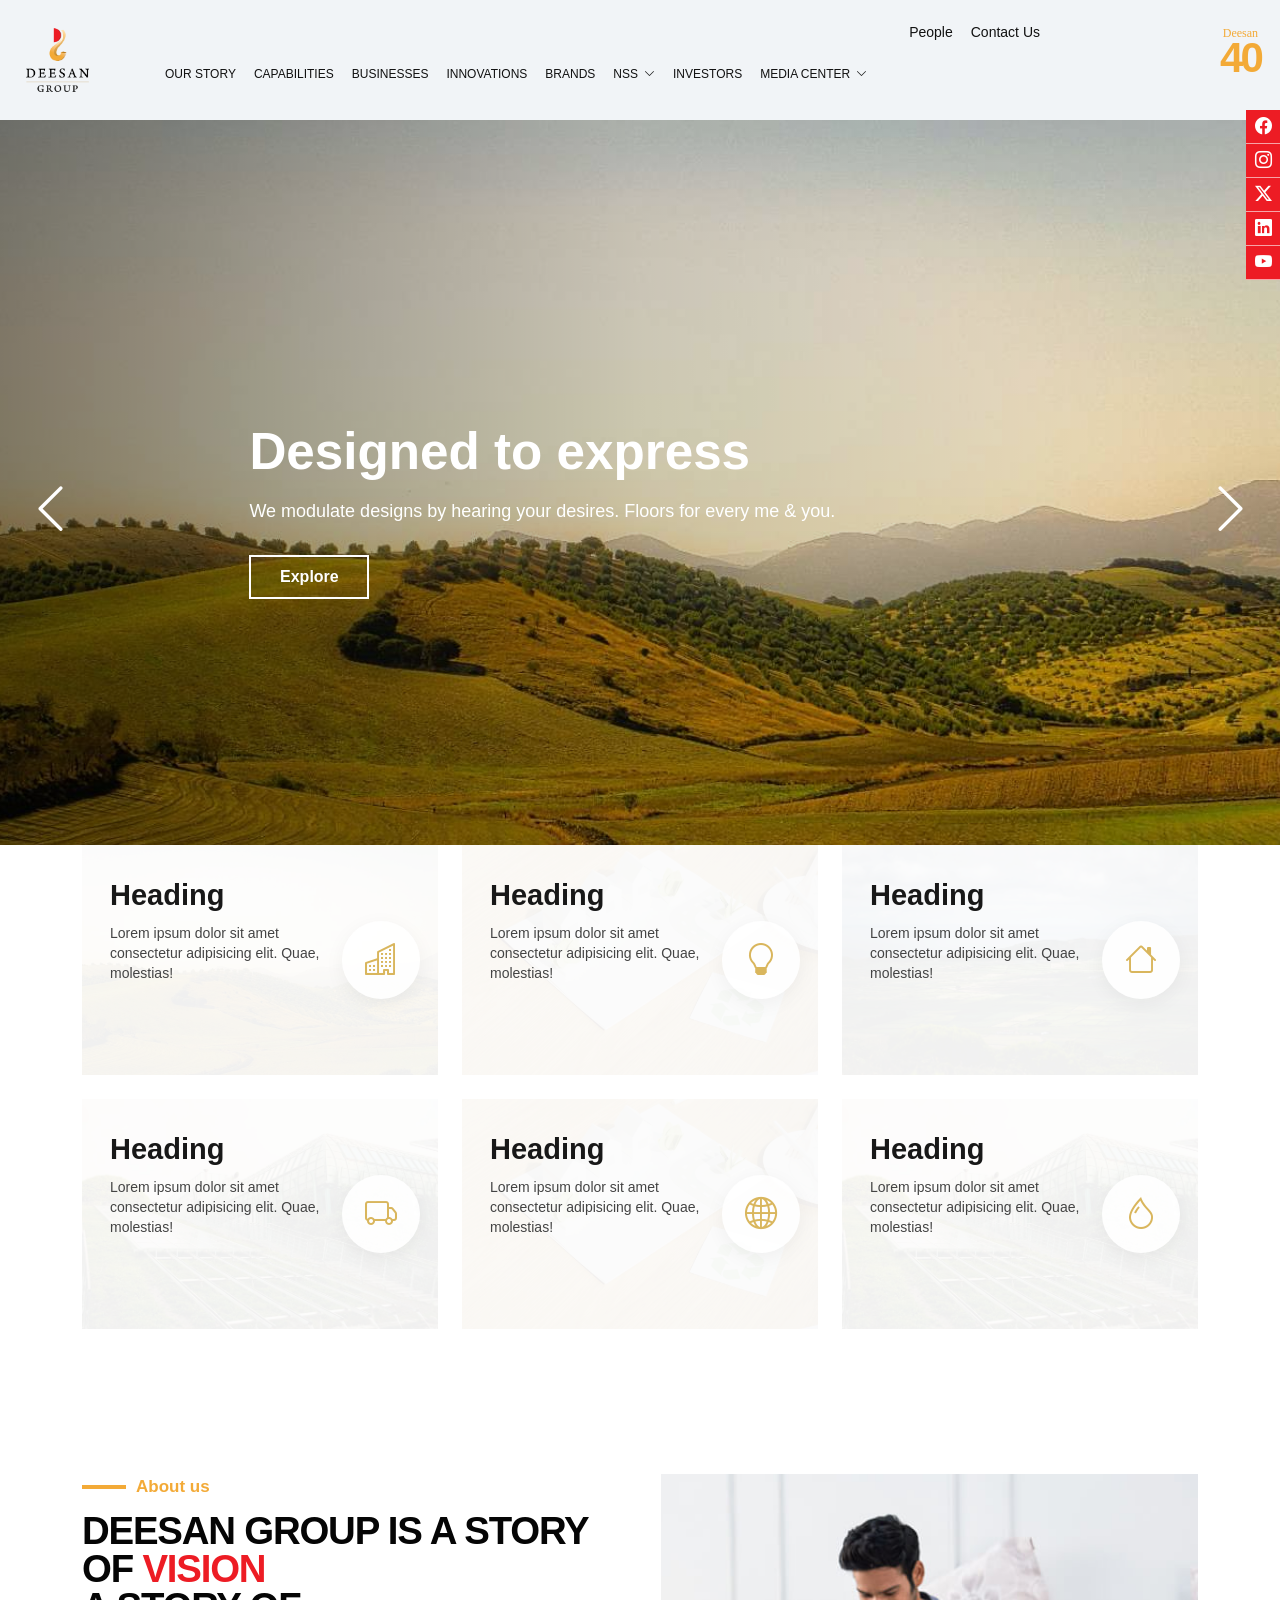
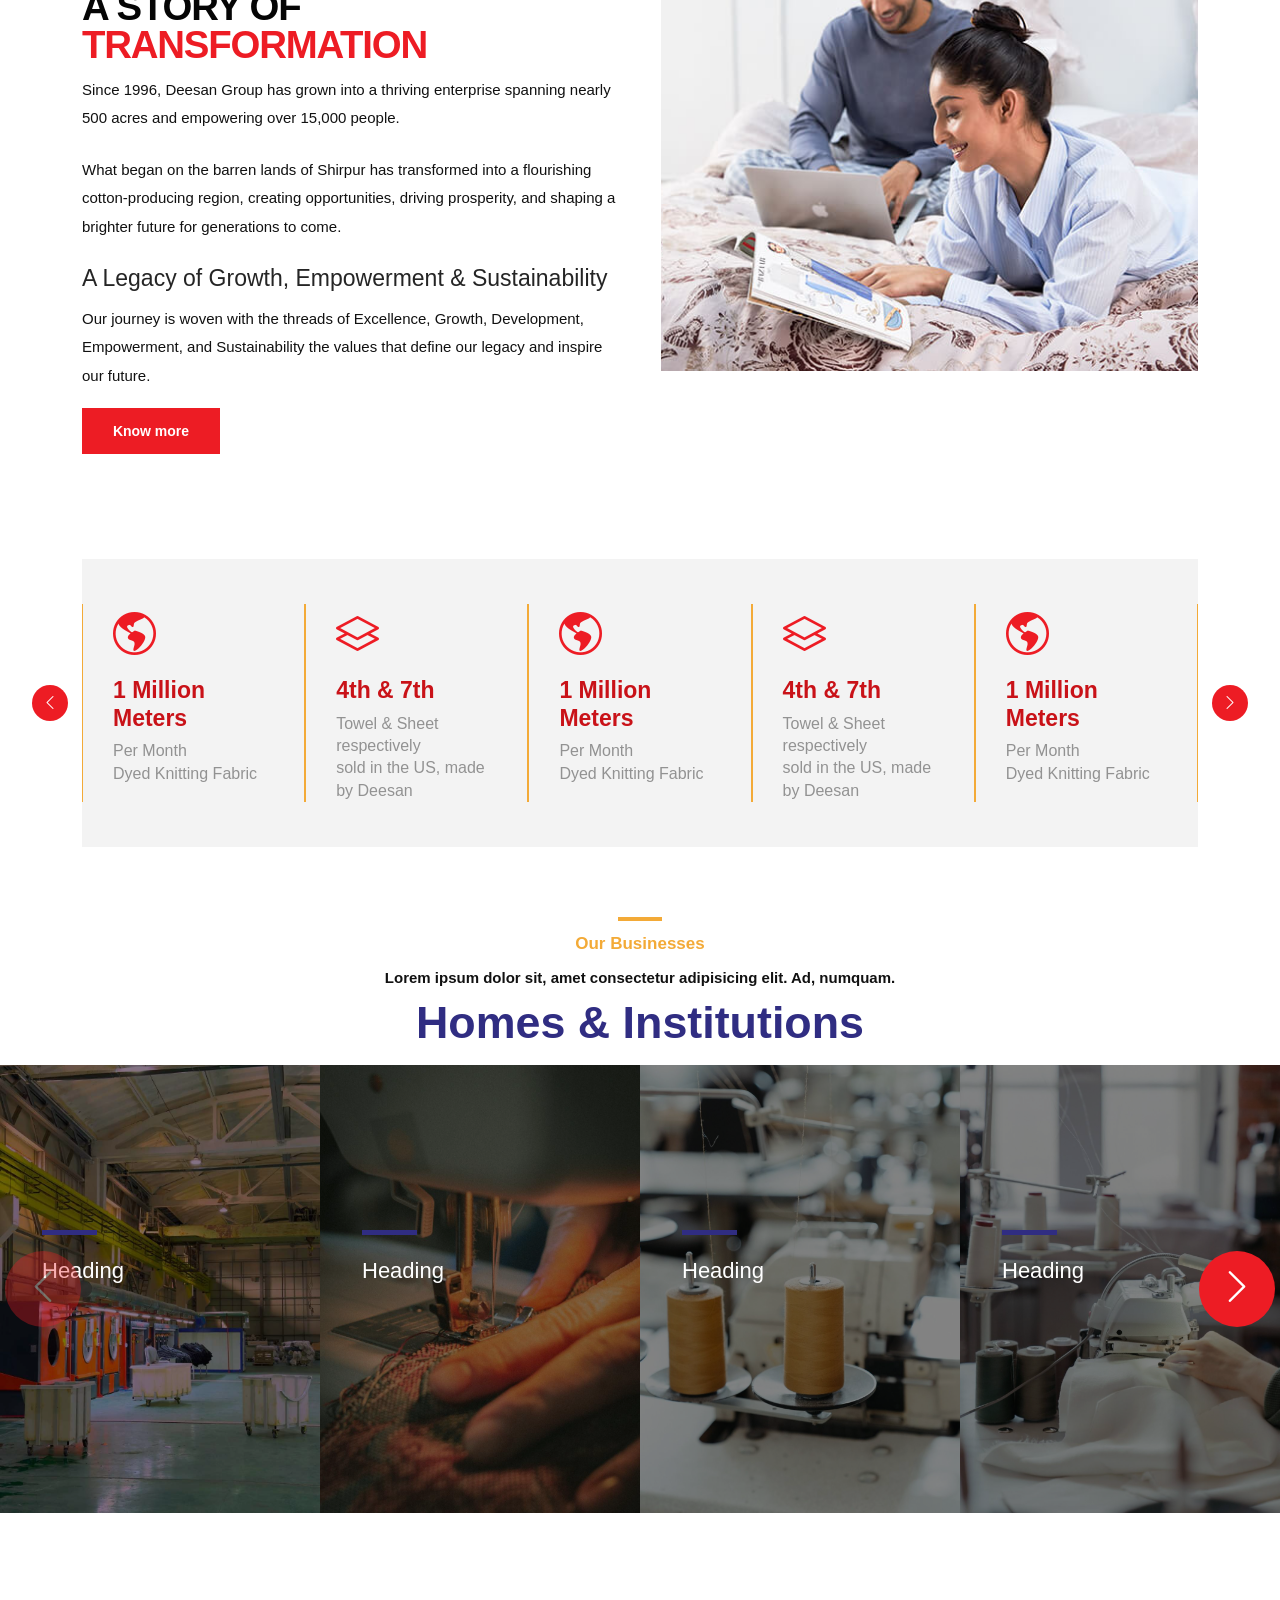
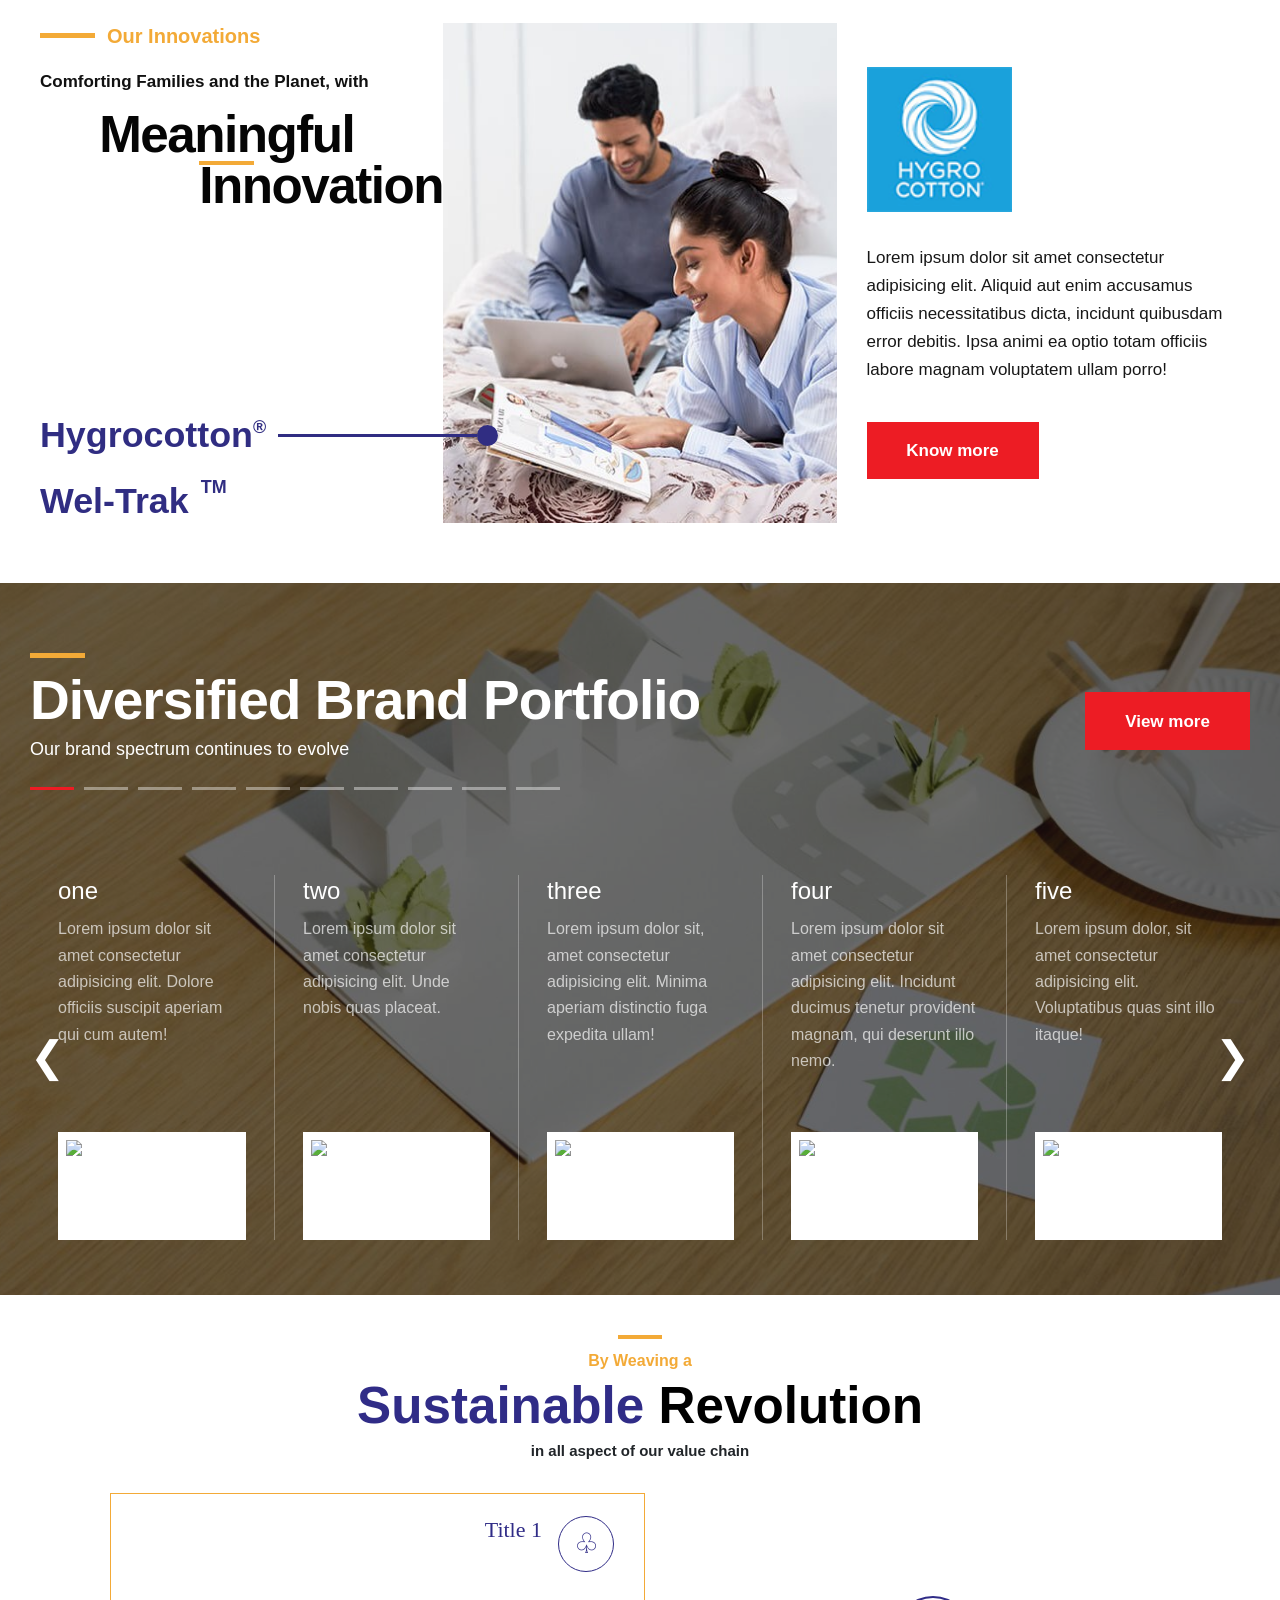
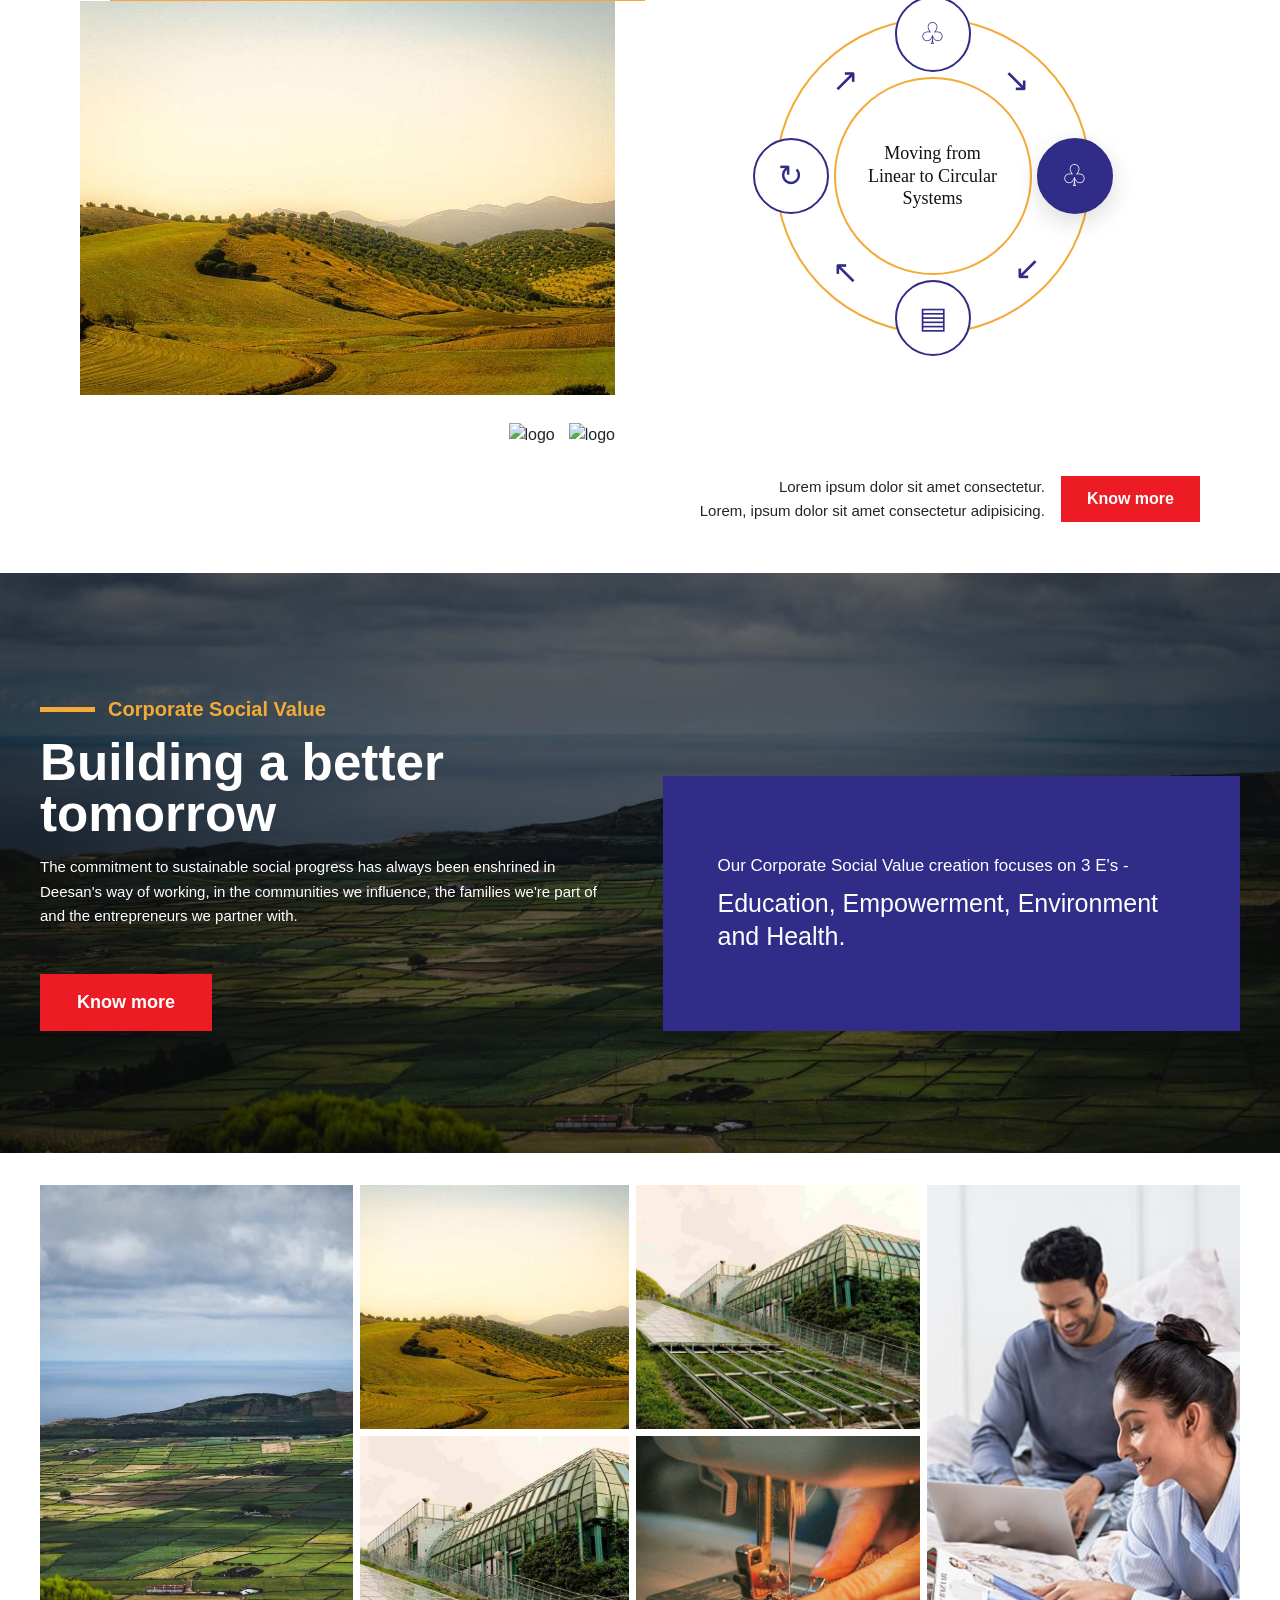
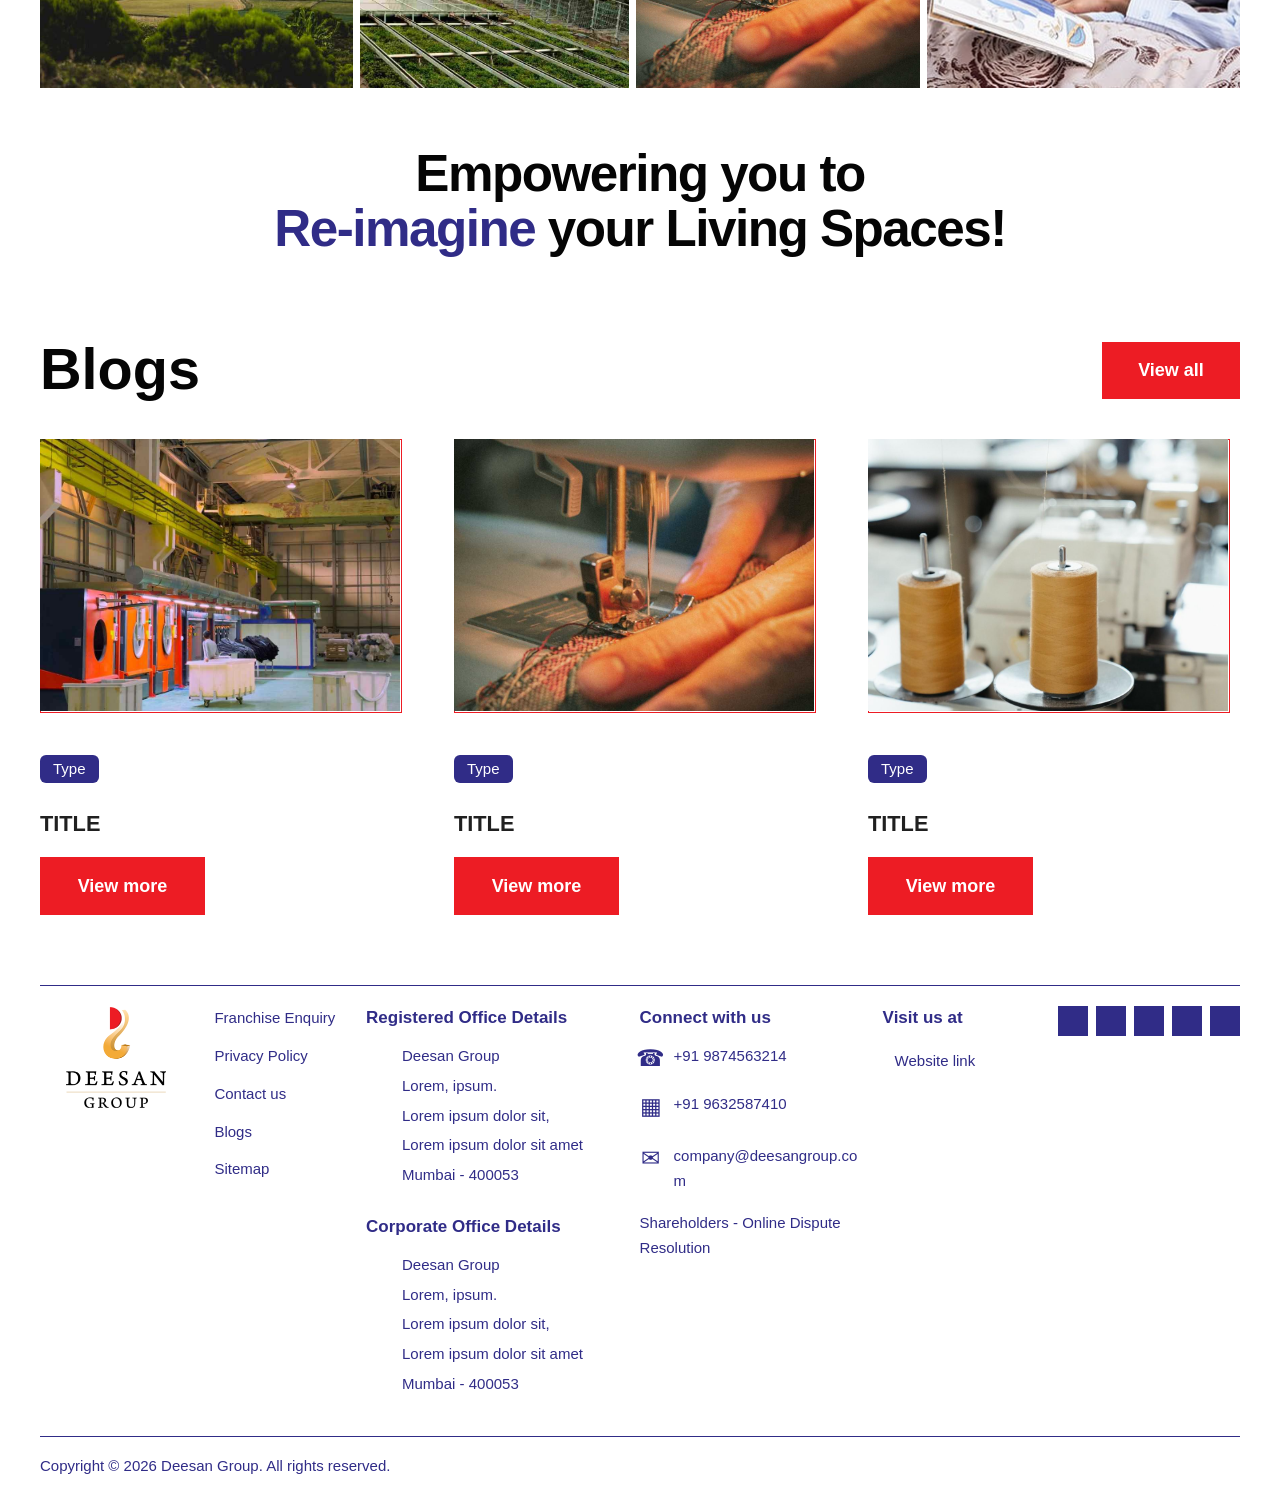
==== commit 8960dea2: "Add files via upload" ====
--- a/index.html
+++ b/index.html
@@ -63,7 +63,16 @@
                     </div>
                 </div>
                 <a href="investors.html">INVESTORS</a>
-                <a href="#">MEDIA CENTER</a>
+                <div class="nav-dropdown">
+                    <a href="nss.html" class="nav-dropdown-toggle">
+                        MEDIA CENTER <i class="bi bi-chevron-down"></i>
+                    </a>
+
+                    <div class="nav-dropdown-menu">
+                        <a href="news-centre.html">News Center</a>
+                        <a href="blogs.html">Blogs</a>
+                    </div>
+                </div>
 
             </nav>
 
@@ -126,7 +135,17 @@
                     </div>
                 </div>
                 <a href="investors.html">INVESTORS</a>
-                <a href="#">MEDIA CENTER</a>
+                <div class="mobile-nav-dropdown">
+                    <button type="button" href="nss.html" class="mobile-dropdown-toggle" aria-expanded="false">
+                        Media Center
+                        <i class="bi bi-chevron-down"></i>
+                    </button>
+
+                    <div class="mobile-dropdown-menu">
+                        <a href="news-centre.html">News Center</a>
+                        <a href="blogs.html">Blogs</a>
+                    </div>
+                </div>
 
                 <hr>
 
--- a/assets/css/style.css
+++ b/assets/css/style.css
@@ -11232,4 +11232,281 @@
     .investor-contact-detail a {
         font-size: 15px;
     }
+}
+
+
+/* =====================================
+   MEDIA & NEWS SECTION
+===================================== */
+
+.media-news-section {
+    padding: 60px 20px 80px;
+    background: #fff;
+}
+
+.media-news-container {
+    max-width: 1440px;
+    margin: 0 auto;
+}
+
+/* Filter tabs */
+
+.media-filter-tabs {
+    display: flex;
+    align-items: center;
+    flex-wrap: wrap;
+    gap: 15px 28px;
+    margin-bottom: 60px;
+}
+
+.media-filter-btn {
+    position: relative;
+    padding: 10px 15px;
+    border: 2px solid var(--red);
+    background: transparent;
+    color: var(--red, #302d83);
+    font-size: 16px;
+    text-transform: uppercase;
+    cursor: pointer;
+    transition: all 0.3s ease;
+}
+
+.media-filter-btn:hover,
+.media-filter-btn.active {
+    background: var(--red);
+    color: #fff;
+}
+
+.media-filter-btn.active::after {
+    content: "";
+    position: absolute;
+    left: 50%;
+    bottom: -12px;
+    transform: translateX(-50%);
+    border-left: 12px solid transparent;
+    border-right: 12px solid transparent;
+    border-top: 12px solid var(--red);
+}
+
+/* News grid */
+
+.media-news-grid {
+    display: grid;
+    grid-template-columns: repeat(3, minmax(0, 1fr));
+    gap: 55px 30px;
+}
+
+.media-news-card {
+    min-width: 0;
+    display: flex;
+    flex-direction: column;
+}
+
+/* Images */
+
+.media-news-image {
+    width: 100%;
+    aspect-ratio: 1.55 / 1;
+    position: relative;
+    overflow: hidden;
+    background: #eee;
+}
+
+.media-news-image img {
+    width: 100%;
+    height: 100%;
+    object-fit: cover;
+    display: block;
+    transition: transform 0.5s ease;
+}
+
+.media-news-card:hover .media-news-image img {
+    transform: scale(1.04);
+}
+
+/* Video icon */
+
+.media-play-icon {
+    position: absolute;
+    top: 50%;
+    left: 50%;
+    transform: translate(-50%, -50%);
+    width: 65px;
+    height: 65px;
+    display: flex;
+    justify-content: center;
+    align-items: center;
+    border-radius: 50%;
+    background: #302d83;
+    color: #fff;
+    font-size: 32px;
+}
+
+/* Card content */
+
+.media-news-info {
+    display: flex;
+    align-items: flex-start;
+    gap: 22px;
+    margin-top: 20px;
+    min-height: 90px;
+}
+
+.media-news-icon {
+    flex-shrink: 0;
+    color: var(--primary, #302d83);
+    font-size: 45px;
+    line-height: 1;
+}
+
+.media-news-info h3 {
+    margin: 0;
+    color: #111;
+    font-size: clamp(16px, 1.2vw, 20px);
+    font-weight: 400;
+    line-height: 1.35;
+    display: -webkit-box;
+    -webkit-line-clamp: 3;
+    -webkit-box-orient: vertical;
+    overflow: hidden;
+}
+
+/* View more button */
+
+.media-view-btn,
+.media-load-more {
+    display: inline-block;
+    width: fit-content;
+    padding: 10px 28px;
+    background: var(--red);
+    color: #fff;
+    text-decoration: none;
+    font-size: 17px;
+    font-weight: 700;
+    border: none;
+    cursor: pointer;
+    transition: background 0.3s ease;
+}
+
+.media-view-btn {
+    margin-top: auto;
+}
+
+.media-view-btn:hover,
+.media-load-more:hover {
+    background: var(--hover-red);
+    color: #fff;
+}
+
+/* Load more */
+
+.media-load-more-wrap {
+    display: flex;
+    justify-content: center;
+    margin-top: 55px;
+}
+
+/* Hidden cards */
+
+.media-news-card.hidden {
+    display: none;
+}
+
+
+/* =====================================
+   TABLET
+===================================== */
+
+@media (max-width: 991px) {
+
+    .media-news-section {
+        padding: 50px 25px 65px;
+    }
+
+    .media-filter-tabs {
+        gap: 15px;
+        margin-bottom: 45px;
+    }
+
+    .media-filter-btn {
+        padding: 12px 15px;
+        font-size: 14px;
+    }
+
+    .media-news-grid {
+        grid-template-columns: repeat(2, minmax(0, 1fr));
+        gap: 40px 25px;
+    }
+
+    .media-news-info {
+        gap: 15px;
+        min-height: 110px;
+    }
+
+    .media-news-icon {
+        font-size: 35px;
+    }
+}
+
+
+/* =====================================
+   MOBILE
+===================================== */
+
+@media (max-width: 575px) {
+
+    .media-news-section {
+        padding: 35px 18px 50px;
+    }
+
+    .media-filter-tabs {
+        display: flex;
+        flex-wrap: nowrap;
+        overflow-x: auto;
+        gap: 12px;
+        padding: 5px 2px 15px;
+        margin-bottom: 25px;
+        scrollbar-width: thin;
+    }
+
+    .media-filter-btn {
+        flex: 0 0 auto;
+        white-space: nowrap;
+        font-size: 13px;
+        padding: 11px 15px;
+    }
+
+    .media-news-grid {
+        grid-template-columns: 1fr;
+        gap: 35px;
+    }
+
+    .media-news-image {
+        aspect-ratio: 1.5 / 1;
+    }
+
+    .media-news-info {
+        min-height: auto;
+        gap: 15px;
+        margin-top: 15px;
+        margin-bottom: 20px;
+    }
+
+    .media-news-icon {
+        font-size: 32px;
+    }
+
+    .media-news-info h3 {
+        font-size: 20px;
+    }
+
+    .media-view-btn,
+    .media-load-more {
+        padding: 14px 25px;
+        font-size: 15px;
+    }
+
+    .media-load-more-wrap {
+        margin-top: 35px;
+    }
 }
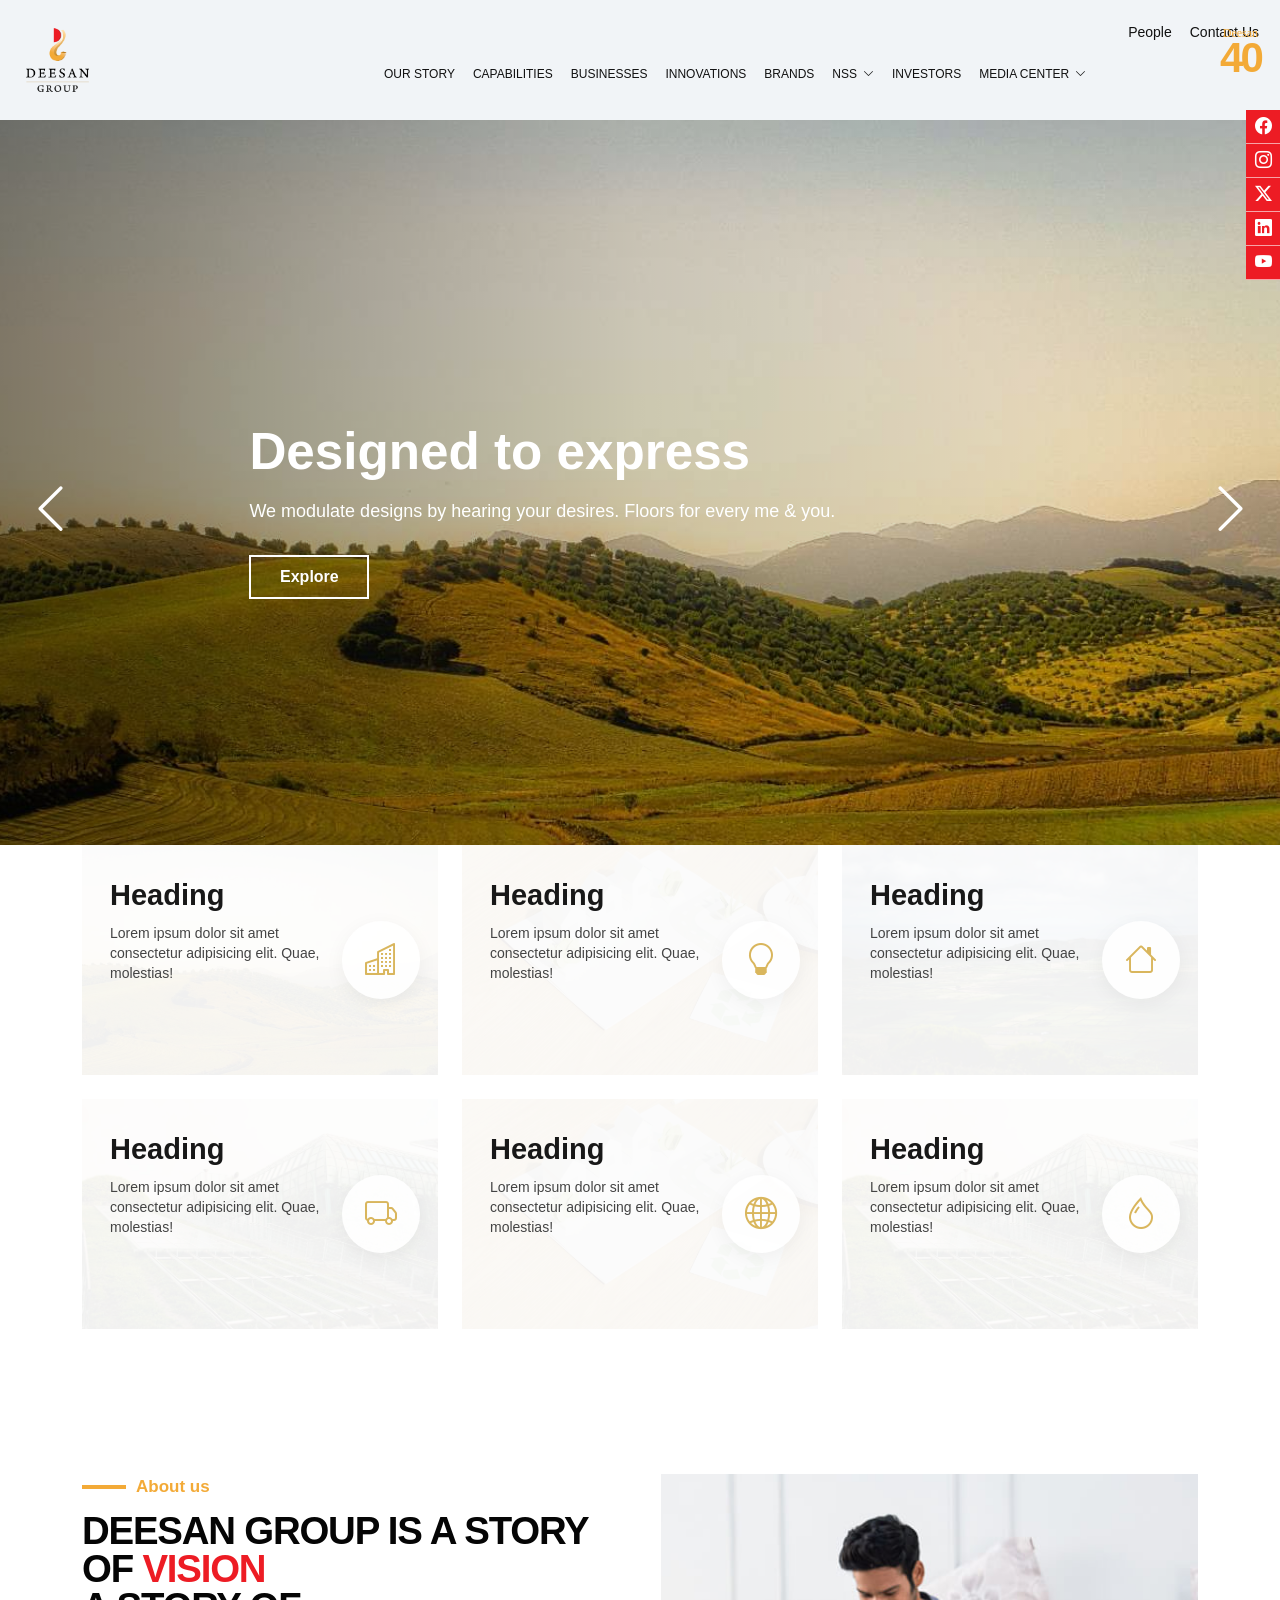
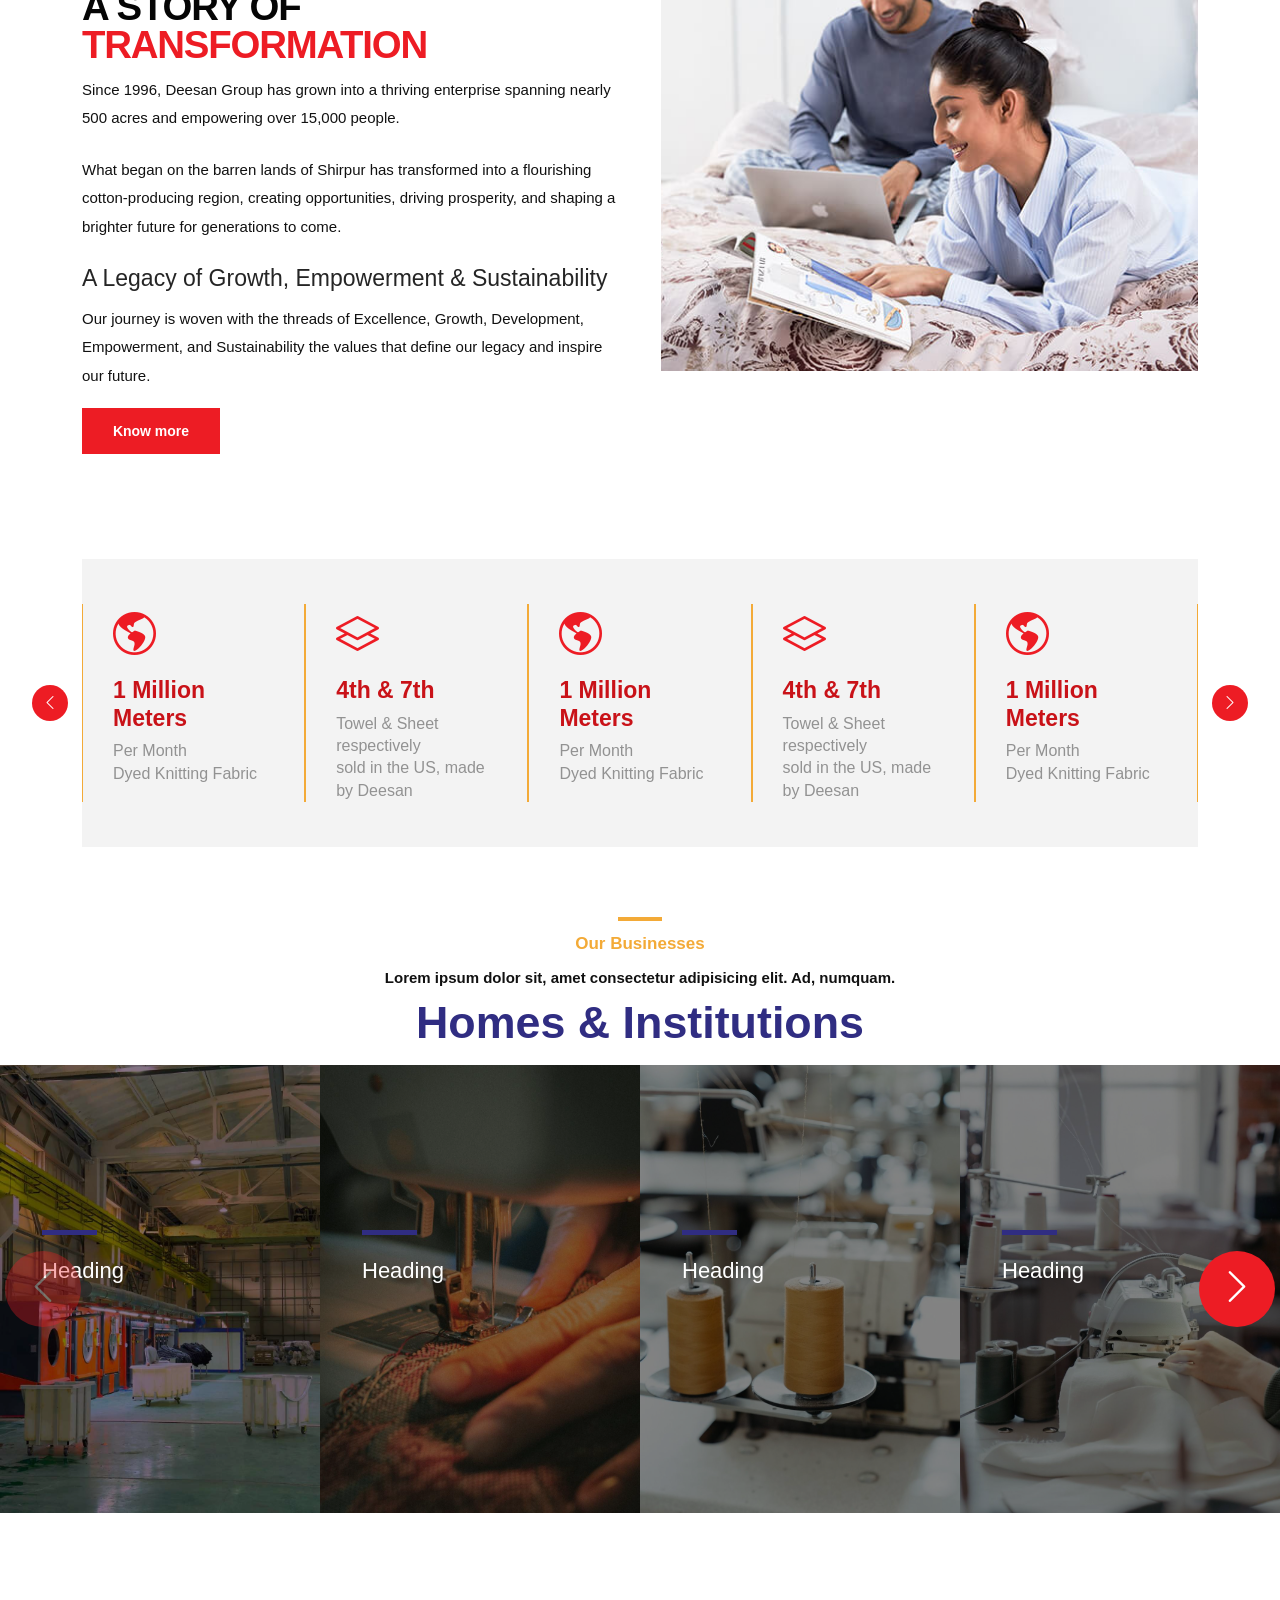
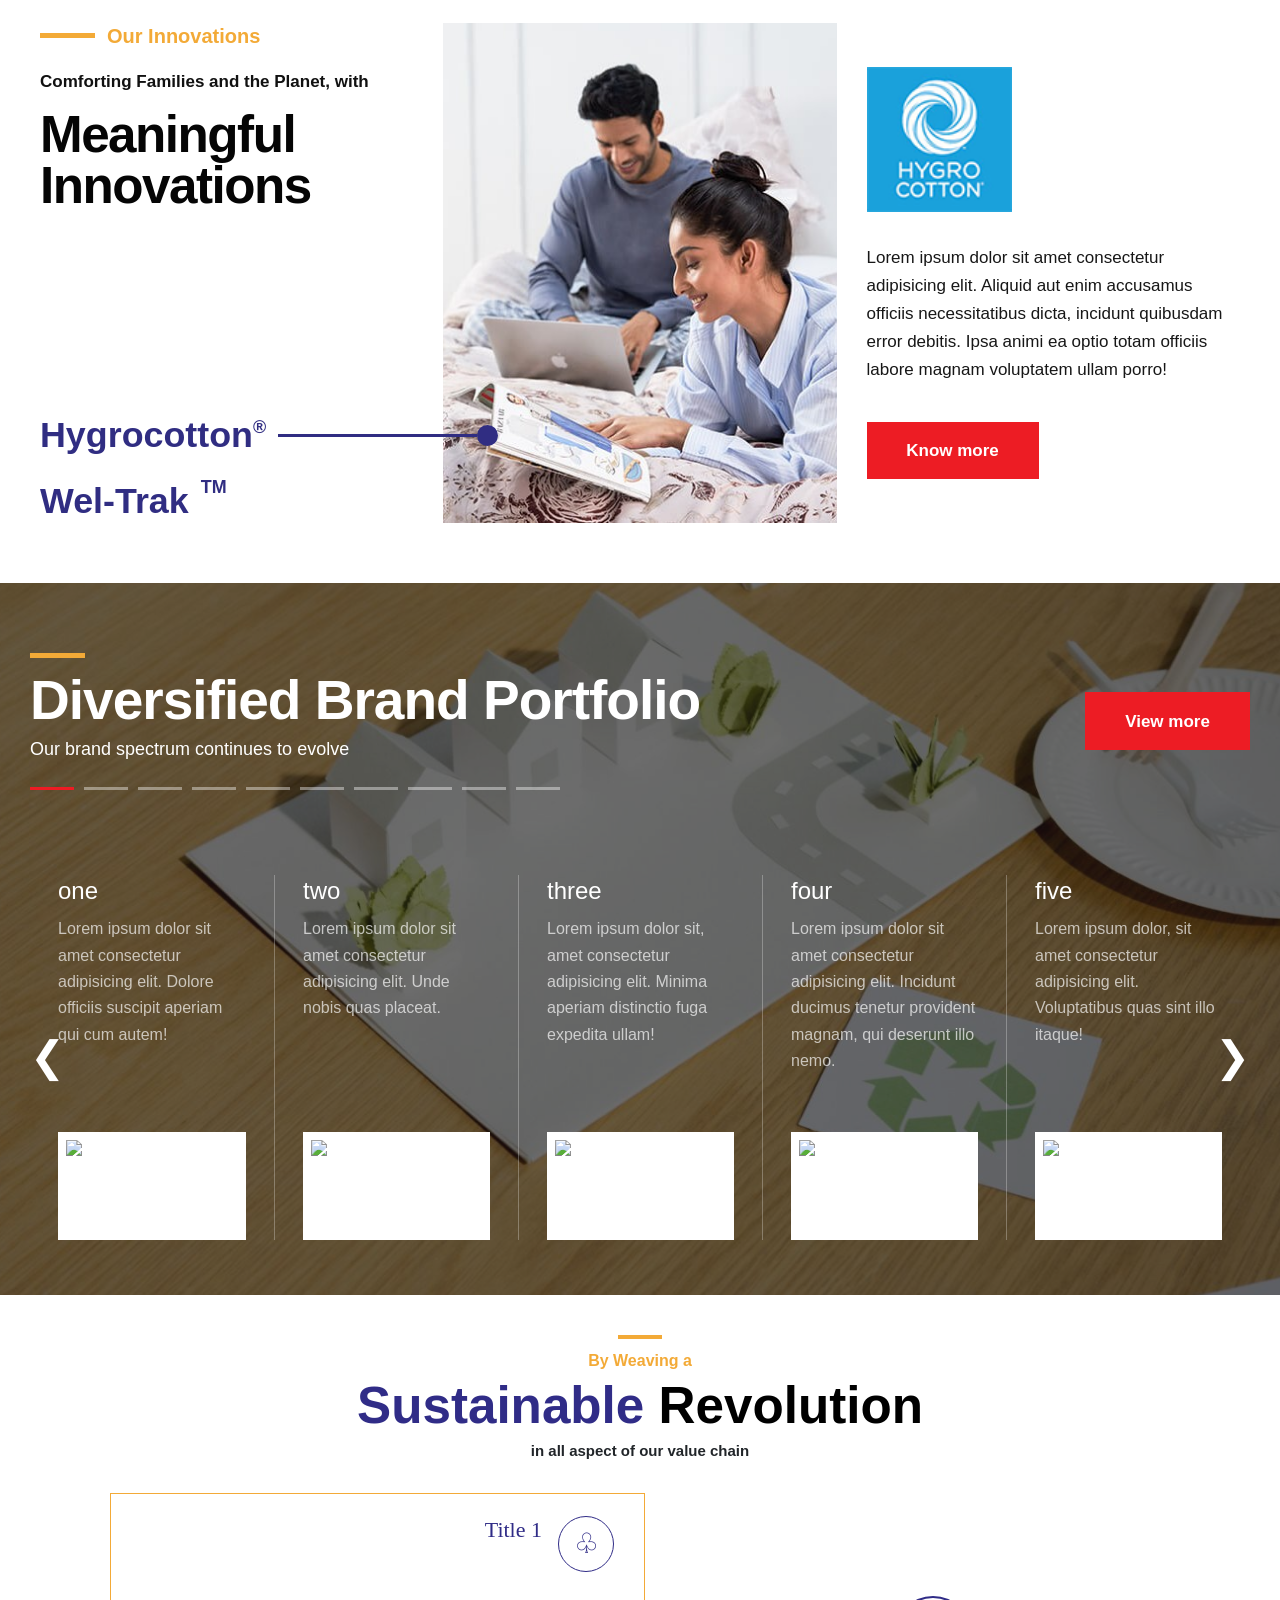
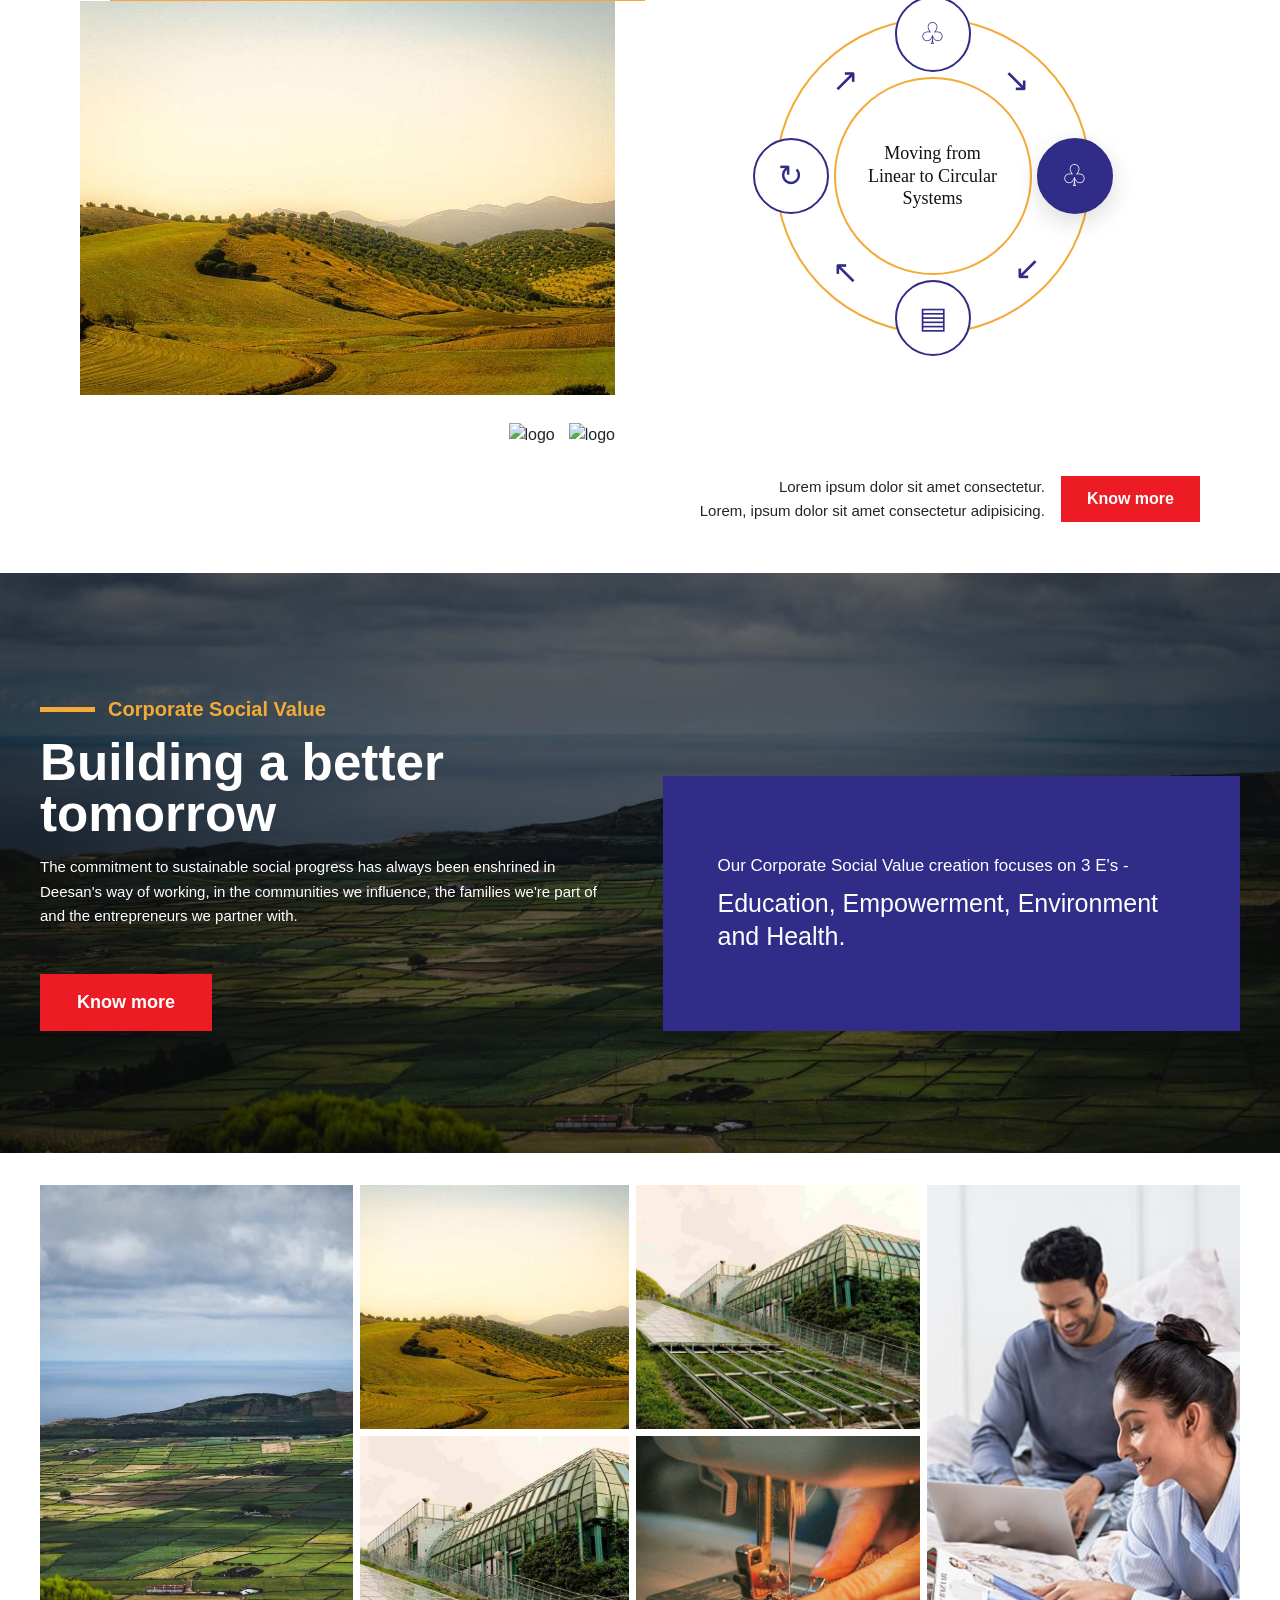
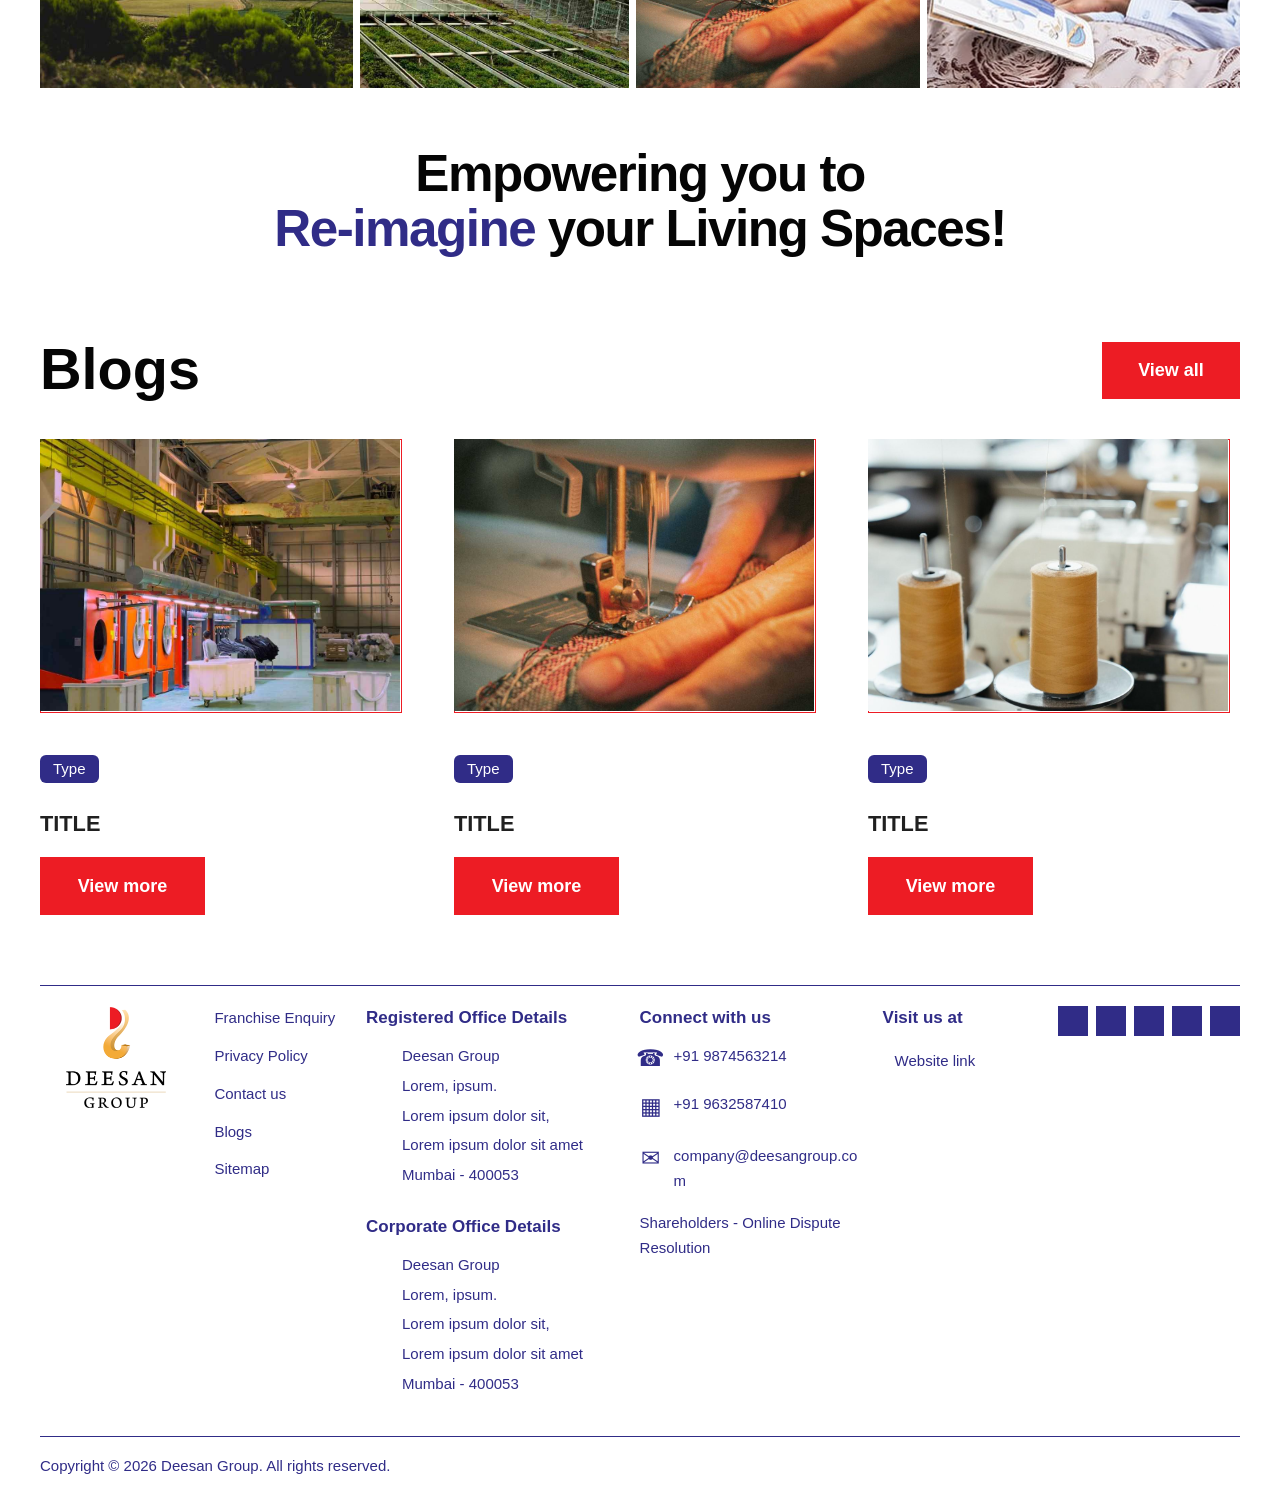
==== commit ab4615c4: "Add files via upload" ====
--- a/index.html
+++ b/index.html
@@ -38,7 +38,7 @@
 
             <!-- Top Links -->
             <div class="top-links">
-                <a href="#">People</a>
+                <a href="people.html">People</a>
                 <a href="#">Contact Us</a>
             </div>
 
@@ -149,7 +149,7 @@
 
                 <hr>
 
-                <a href="#">People</a>
+                <a href="people.html">People</a>
                 <a href="#">Contact Us</a>
 
             </nav>
--- a/assets/css/style.css
+++ b/assets/css/style.css
@@ -42,7 +42,8 @@
 .logo {
     position: absolute;
     top: 50%;
-    left: 3.5%;
+    /* left: 3.5%; */
+    left: 8.5%;
     z-index: 10;
     display: flex;
     align-items: center;
@@ -53,7 +54,7 @@
 .logo img {
     display: block;
     width: auto;
-    height: 72px;
+    height: 80px;
     max-width: 180px;
     object-fit: contain;
 }
@@ -63,13 +64,14 @@
     width: calc(100% - 400px);
     max-width: 1000px;
     height: 100%;
-    margin: 0 auto;
+    /* margin: 0 auto; old*/
+    margin: 0 30%;
 }
 
 .top-links {
     position: absolute;
     top: 22px;
-    right: 120px;
+    right: 180px;
     display: flex;
     gap: 18px;
 }
@@ -2434,7 +2436,7 @@
         gap: 24px;
 
         width: 100%;
-        margin-top: 0;
+        margin-top: 10px;
         padding: 22px 2px 8px;
 
         overflow-x: auto;
@@ -8682,7 +8684,7 @@
     overflow: hidden;
 }
 
-.innovations-heading {
+.innovations-headings {
     text-align: center;
     margin-bottom: 55px;
 }
@@ -8691,18 +8693,18 @@
     display: block;
     width: 55px;
     height: 4px;
-    background: var(--primary);
-    margin: 0 auto 12px;
-}
-
-.innovations-heading h2 {
+    /* background: var(--primary); */
+    /* margin: 0 auto 12px; */
+}
+
+.innovations-headings h2 {
     margin: 0;
     font-size: clamp(36px, 4vw, 68px);
     font-weight: 700;
     color: #000;
 }
 
-.innovations-heading h2 span {
+.innovations-headings h2 span {
     color: var(--primary);
 }
 
@@ -8950,12 +8952,12 @@
         padding: 25px 0 90px;
     }
 
-    .innovations-heading {
+    .innovations-headings {
         margin-bottom: 30px;
         padding: 0 15px;
     }
 
-    .innovations-heading h2 {
+    .innovations-headings h2 {
         font-size: 36px;
     }
 
@@ -11509,4 +11511,877 @@
     .media-load-more-wrap {
         margin-top: 35px;
     }
+}
+
+/* ================= THE DEESAN WAY ================= */
+
+.deesan-way {
+    width: 100%;
+    padding: 80px 20px;
+    background: #fff;
+    overflow: hidden;
+}
+
+.deesan-way-container {
+    max-width: 1200px;
+    margin: 0 auto;
+}
+
+/* Main grid */
+
+.deesan-way-grid {
+    display: grid;
+    grid-template-columns: 1.2fr 0.8fr;
+    gap: 35px;
+    align-items: stretch;
+}
+
+/* Left content */
+
+.deesan-way-left {
+    display: flex;
+    flex-direction: column;
+    min-width: 0;
+}
+
+.deesan-way-heading {
+    position: relative;
+    margin-bottom: 25px;
+}
+
+.deesan-way-line {
+    display: block;
+    width: 55px;
+    height: 5px;
+    background: #f5b94c;
+    margin-bottom: 12px;
+}
+
+.deesan-way-heading h2 {
+    margin: 0;
+    font-size: clamp(38px, 4.5vw, 53px);
+    line-height: 1.1;
+    font-weight: 700;
+    color: #000;
+}
+
+.deesan-way-heading h2 span {
+    color: #302d83;
+}
+
+.deesan-way-intro p {
+    margin: 0 0 28px;
+    font-size: 16px;
+    line-height: 1.9;
+    color: #111;
+}
+
+/* Image collage */
+
+.deesan-way-collage {
+    display: grid;
+    grid-template-columns: 1.7fr 0.8fr;
+    align-items: end;
+    gap: 14px;
+    margin-top: auto;
+    padding-top: 20px;
+}
+
+.deesan-way-collage-main {
+    width: 100%;
+    height: 330px;
+}
+
+.deesan-way-collage-small {
+    width: 100%;
+    height: 260px;
+}
+
+.deesan-way-collage img {
+    display: block;
+    width: 100%;
+    height: 100%;
+    object-fit: cover;
+}
+
+/* Right large image */
+
+.deesan-way-right {
+    width: 100%;
+    height: 680px;
+    min-width: 0;
+}
+
+.deesan-way-right img {
+    display: block;
+    width: 100%;
+    height: 100%;
+    object-fit: cover;
+    object-position: center;
+}
+
+/* Bottom text */
+
+.deesan-way-bottom {
+    margin-top: 35px;
+}
+
+.deesan-way-bottom p {
+    margin: 0;
+    font-size: 16px;
+    line-height: 1.9;
+    color: #111;
+}
+
+
+/* ================= TABLET ================= */
+
+@media (max-width: 991px) {
+
+    .deesan-way {
+        padding: 60px 25px;
+    }
+
+    .deesan-way-grid {
+        grid-template-columns: 1fr 0.8fr;
+        gap: 25px;
+    }
+
+    .deesan-way-heading h2 {
+        font-size: 42px;
+    }
+
+    .deesan-way-intro p {
+        font-size: 16px;
+        line-height: 1.8;
+        margin-bottom: 20px;
+    }
+
+    .deesan-way-collage-main {
+        height: 240px;
+    }
+
+    .deesan-way-collage-small {
+        height: 190px;
+    }
+
+    .deesan-way-right {
+        height: 560px;
+    }
+
+    .deesan-way-bottom p {
+        font-size: 16px;
+    }
+}
+
+
+/* ================= MOBILE ================= */
+
+@media (max-width: 575px) {
+
+    .deesan-way {
+        padding: 45px 18px;
+    }
+
+    .deesan-way-grid {
+        grid-template-columns: 1fr;
+        gap: 25px;
+    }
+
+    .deesan-way-heading {
+        margin-bottom: 20px;
+    }
+
+    .deesan-way-heading h2 {
+        font-size: 38px;
+    }
+
+    .deesan-way-intro p {
+        font-size: 15px;
+        line-height: 1.8;
+        margin-bottom: 18px;
+    }
+
+    /* Collage */
+
+    .deesan-way-collage {
+        grid-template-columns: 1.4fr 0.8fr;
+        gap: 10px;
+        padding-top: 5px;
+    }
+
+    .deesan-way-collage-main {
+        height: 220px;
+    }
+
+    .deesan-way-collage-small {
+        height: 160px;
+    }
+
+    /* Large image moves below collage */
+
+    .deesan-way-right {
+        height: 420px;
+    }
+
+    .deesan-way-right img {
+        object-position: center top;
+    }
+
+    .deesan-way-bottom {
+        margin-top: 25px;
+    }
+
+    .deesan-way-bottom p {
+        font-size: 15px;
+        line-height: 1.8;
+    }
+}
+
+
+/* ================= SMALL MOBILE ================= */
+
+@media (max-width: 380px) {
+
+    .deesan-way-heading h2 {
+        font-size: 32px;
+    }
+
+    .deesan-way-collage-main {
+        height: 180px;
+    }
+
+    .deesan-way-collage-small {
+        height: 140px;
+    }
+
+    .deesan-way-right {
+        height: 350px;
+    }
+}
+
+/* ================= OUR INITIATIVES ================= */
+/* =========================================
+   INITIATIVES SECTION
+========================================= */
+
+.initiatives-section {
+    width: 100%;
+    padding: 53px 30px 0;
+
+    background-color: #ffffff;
+
+    box-sizing: border-box;
+}
+
+.initiatives-container {
+    width: 100%;
+    max-width: 1200px;
+
+    margin: 0 auto;
+
+    display: grid;
+    grid-template-columns: repeat(3, minmax(0, 1fr));
+
+    gap: 36px;
+
+    align-items: stretch;
+}
+
+
+/* =========================================
+   INITIATIVE CARDS
+========================================= */
+
+.initiative-card {
+    position: relative;
+
+    width: 100%;
+    min-height: 346px;
+
+    padding: 29px 30px 25px;
+
+    display: flex;
+    flex-direction: column;
+    align-items: center;
+
+    background-color: #ffffff;
+
+    border: 1px solid #e7e7e7;
+
+    box-sizing: border-box;
+
+    cursor: pointer;
+
+    text-align: center;
+
+    transition:
+        background-color 0.35s ease,
+        box-shadow 0.35s ease,
+        border-color 0.35s ease,
+        transform 0.35s ease;
+}
+
+
+/* =========================================
+   ACTIVE CARD
+========================================= */
+
+.initiative-card.active {
+    border-color: transparent;
+
+    box-shadow:
+        0 0 45px rgba(0, 0, 0, 0.09);
+}
+
+
+/* Active Card Bottom Triangle */
+
+.initiative-card.active::after {
+    content: "";
+
+    position: absolute;
+
+    bottom: -24px;
+    left: 50%;
+
+    transform: translateX(-50%);
+
+    width: 0;
+    height: 0;
+
+    border-left: 24px solid transparent;
+    border-right: 24px solid transparent;
+
+    border-top: 24px solid #ffffff;
+
+    z-index: 2;
+}
+
+
+/* =========================================
+   CARD ICON
+========================================= */
+
+.initiative-icon {
+    width: 90px;
+    height: 90px;
+
+    margin-bottom: 20px;
+
+    display: flex;
+    align-items: center;
+    justify-content: center;
+
+    flex-shrink: 0;
+
+    transition: all 0.35s ease;
+}
+
+
+/* PNG Icon */
+
+.initiative-img {
+    width: 64px;
+    height: 64px;
+
+    object-fit: contain;
+
+    display: block;
+
+    opacity: 0.65;
+
+    transition:
+        filter 0.35s ease,
+        opacity 0.35s ease,
+        transform 0.35s ease;
+}
+
+
+/* Active Icon Circle */
+
+.initiative-card.active .initiative-icon {
+    width: 116px;
+    height: 116px;
+
+    margin-bottom: 20px;
+
+    background-color: #292783;
+
+    border-radius: 50%;
+}
+
+
+/* White PNG Icon Inside Blue Circle */
+
+.initiative-card.active .initiative-img {
+    width: 64px;
+    height: 64px;
+
+    opacity: 1;
+
+    filter: brightness(0) invert(1);
+}
+
+
+/* =========================================
+   CARD CONTENT
+========================================= */
+
+.initiative-content {
+    width: 100%;
+}
+
+.initiative-content p {
+    margin: 0;
+
+    font-family: Arial, Helvetica, sans-serif;
+
+    font-size: 20px;
+    font-weight: 400;
+
+    line-height: 1.5;
+
+    color: #151515;
+
+    text-align: center;
+
+    overflow-wrap: break-word;
+}
+
+
+/* =========================================
+   CARD HOVER
+========================================= */
+
+.initiative-card:hover {
+    background-color: #f9f9ff;
+
+    border-color: #292783;
+
+    box-shadow:
+        0 10px 35px rgba(41, 39, 131, 0.10);
+
+    transform: translateY(-5px);
+}
+
+
+/* =========================================
+   DESCRIPTION SECTION
+========================================= */
+
+.initiative-details {
+    width: 100%;
+
+    margin-top: 88px;
+
+    padding: 62px 65px 70px;
+
+    background-color: #f3f3f3;
+
+    box-sizing: border-box;
+}
+
+
+.initiative-details-container {
+    width: 100%;
+    max-width: 1200px;
+
+    margin: 0 auto;
+
+    display: grid;
+
+    grid-template-columns: 1fr 1fr;
+
+    gap: 50px;
+
+    align-items: start;
+}
+
+
+/* =========================================
+   DESCRIPTION LEFT SIDE
+========================================= */
+
+.initiative-details-left {
+    width: 100%;
+}
+
+
+/* Title Card */
+
+.initiative-details-title {
+    position: relative;
+
+    width: 100%;
+    min-height: 72px;
+
+    display: flex;
+    align-items: center;
+
+    padding: 10px 25px 10px 50px;
+
+    background-color: #ffffff;
+
+    box-shadow:
+        0 15px 35px rgba(0, 0, 0, 0.08);
+
+    box-sizing: border-box;
+}
+
+
+/* Description Icon Circle */
+
+.initiative-details-icon {
+    position: absolute;
+
+    left: -25px;
+    top: 50%;
+
+    transform: translateY(-50%);
+
+    width: 50px;
+    height: 50px;
+
+    display: flex;
+    align-items: center;
+    justify-content: center;
+
+    background-color: #292783;
+
+    border-radius: 50%;
+}
+
+
+/* Description PNG */
+
+.details-icon-img {
+    width: 32px;
+    height: 32px;
+
+    object-fit: contain;
+
+    display: block;
+
+    filter: brightness(0) invert(1);
+}
+
+
+/* Description Title */
+
+.initiative-details-heading {
+    margin: 0;
+
+    font-family: Arial, Helvetica, sans-serif;
+
+    font-size: 25px;
+    font-weight: 400;
+
+    line-height: 1.4;
+
+    color: #34328e;
+}
+
+
+/* Horizontal Line */
+
+.initiative-details-line {
+    position: absolute;
+
+    left: calc(100% - 75px);
+
+    width: 155px;
+    height: 1px;
+
+    background-color: #34328e;
+}
+
+
+/* Subtitle */
+
+.initiative-details-subtitle {
+    margin-top: 22px;
+
+    padding-left: 50px;
+
+    font-family: Arial, Helvetica, sans-serif;
+
+    font-size: 25px;
+    font-weight: 400;
+
+    line-height: 1.4;
+
+    color: #414141;
+}
+
+
+/* =========================================
+   DESCRIPTION RIGHT SIDE
+========================================= */
+
+.initiative-details-right {
+    width: 100%;
+}
+
+.initiative-details-description {
+    margin: 0;
+
+    font-family: Arial, Helvetica, sans-serif;
+
+    font-size: 16px;
+    font-weight: 400;
+
+    line-height: 1.5;
+
+    color: #222222;
+}
+
+
+/* =========================================
+   DESCRIPTION TRANSITION
+========================================= */
+
+.initiative-details-heading,
+.initiative-details-subtitle,
+.initiative-details-description {
+    transition: opacity 0.25s ease;
+}
+
+
+/* =========================================
+   TABLET RESPONSIVE
+========================================= */
+
+@media (max-width: 1024px) {
+
+    .initiatives-section {
+        padding: 45px 25px 0;
+    }
+
+    .initiatives-container {
+        gap: 24px;
+    }
+
+    .initiative-card {
+        min-height: 350px;
+
+        padding: 25px 20px;
+    }
+
+    .initiative-content p {
+        font-size: 17px;
+
+        line-height: 1.6;
+    }
+
+    .initiative-icon {
+        width: 80px;
+        height: 80px;
+    }
+
+    .initiative-img {
+        width: 58px;
+        height: 58px;
+    }
+
+    .initiative-card.active .initiative-icon {
+        width: 100px;
+        height: 100px;
+    }
+
+    .initiative-card.active .initiative-img {
+        width: 58px;
+        height: 58px;
+    }
+
+
+    /* Description */
+
+    .initiative-details {
+        margin-top: 70px;
+
+        padding: 50px 40px;
+    }
+
+    .initiative-details-container {
+        gap: 35px;
+    }
+
+    .initiative-details-heading {
+        font-size: 21px;
+    }
+
+    .initiative-details-subtitle {
+        font-size: 22px;
+    }
+
+    .initiative-details-line {
+        width: 80px;
+    }
+
+}
+
+
+/* =========================================
+   MOBILE RESPONSIVE
+========================================= */
+
+@media (max-width: 767px) {
+
+    .initiatives-section {
+        padding: 35px 20px 0;
+    }
+
+    .initiatives-container {
+        grid-template-columns: 1fr;
+
+        gap: 25px;
+
+        max-width: 500px;
+    }
+
+    .initiative-card {
+        min-height: auto;
+
+        padding: 30px 25px;
+    }
+
+    .initiative-card.active {
+        box-shadow:
+            0 0 30px rgba(0, 0, 0, 0.08);
+    }
+
+    .initiative-card.active::after {
+        display: none;
+    }
+
+    .initiative-icon {
+        width: 80px;
+        height: 80px;
+
+        margin-bottom: 18px;
+    }
+
+    .initiative-img {
+        width: 60px;
+        height: 60px;
+    }
+
+    .initiative-card.active .initiative-icon {
+        width: 100px;
+        height: 100px;
+
+        margin-bottom: 20px;
+    }
+
+    .initiative-card.active .initiative-img {
+        width: 60px;
+        height: 60px;
+    }
+
+    .initiative-content p {
+        font-size: 17px;
+
+        line-height: 1.6;
+    }
+
+
+    /* Description */
+
+    .initiative-details {
+        margin-top: 50px;
+
+        padding: 40px 25px;
+    }
+
+    .initiative-details-container {
+        grid-template-columns: 1fr;
+
+        gap: 35px;
+    }
+
+    .initiative-details-title {
+        min-height: 65px;
+
+        padding-left: 40px;
+        padding-right: 15px;
+    }
+
+    .initiative-details-icon {
+        width: 45px;
+        height: 45px;
+
+        left: -15px;
+    }
+
+    .details-icon-img {
+        width: 28px;
+        height: 28px;
+    }
+
+    .initiative-details-heading {
+        font-size: 19px;
+    }
+
+    .initiative-details-line {
+        display: none;
+    }
+
+    .initiative-details-subtitle {
+        padding-left: 40px;
+
+        margin-top: 18px;
+
+        font-size: 20px;
+    }
+
+    .initiative-details-description {
+        font-size: 16px;
+
+        line-height: 1.7;
+    }
+
+}
+
+
+/* =========================================
+   SMALL MOBILE
+========================================= */
+
+@media (max-width: 480px) {
+
+    .initiatives-section {
+        padding: 30px 15px 0;
+    }
+
+    .initiatives-container {
+        gap: 20px;
+    }
+
+    .initiative-card {
+        padding: 25px 20px;
+    }
+
+    .initiative-content p {
+        font-size: 16px;
+
+        line-height: 1.6;
+    }
+
+    .initiative-details {
+        padding: 35px 20px;
+    }
+
+    .initiative-details-heading {
+        font-size: 17px;
+    }
+
+    .initiative-details-subtitle {
+        font-size: 18px;
+    }
+
+    .initiative-details-description {
+        font-size: 15px;
+    }
+
 }
